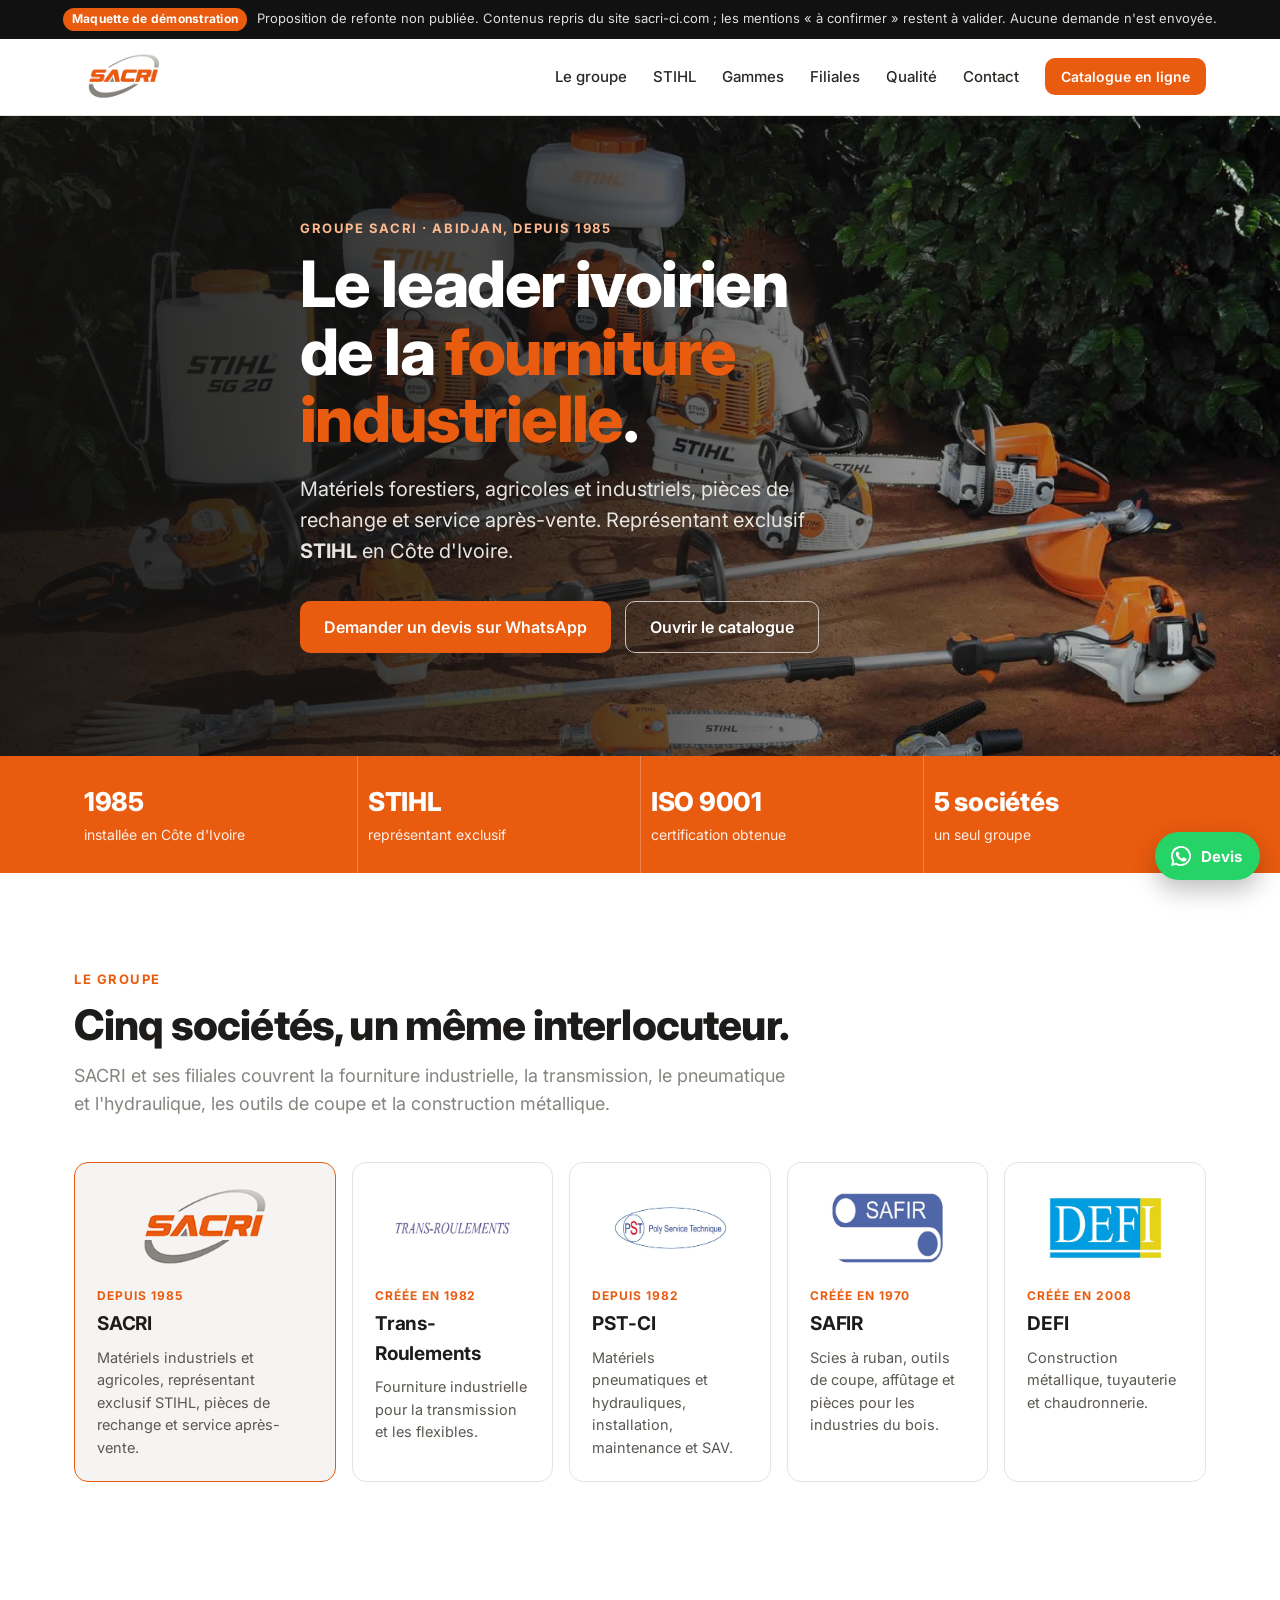
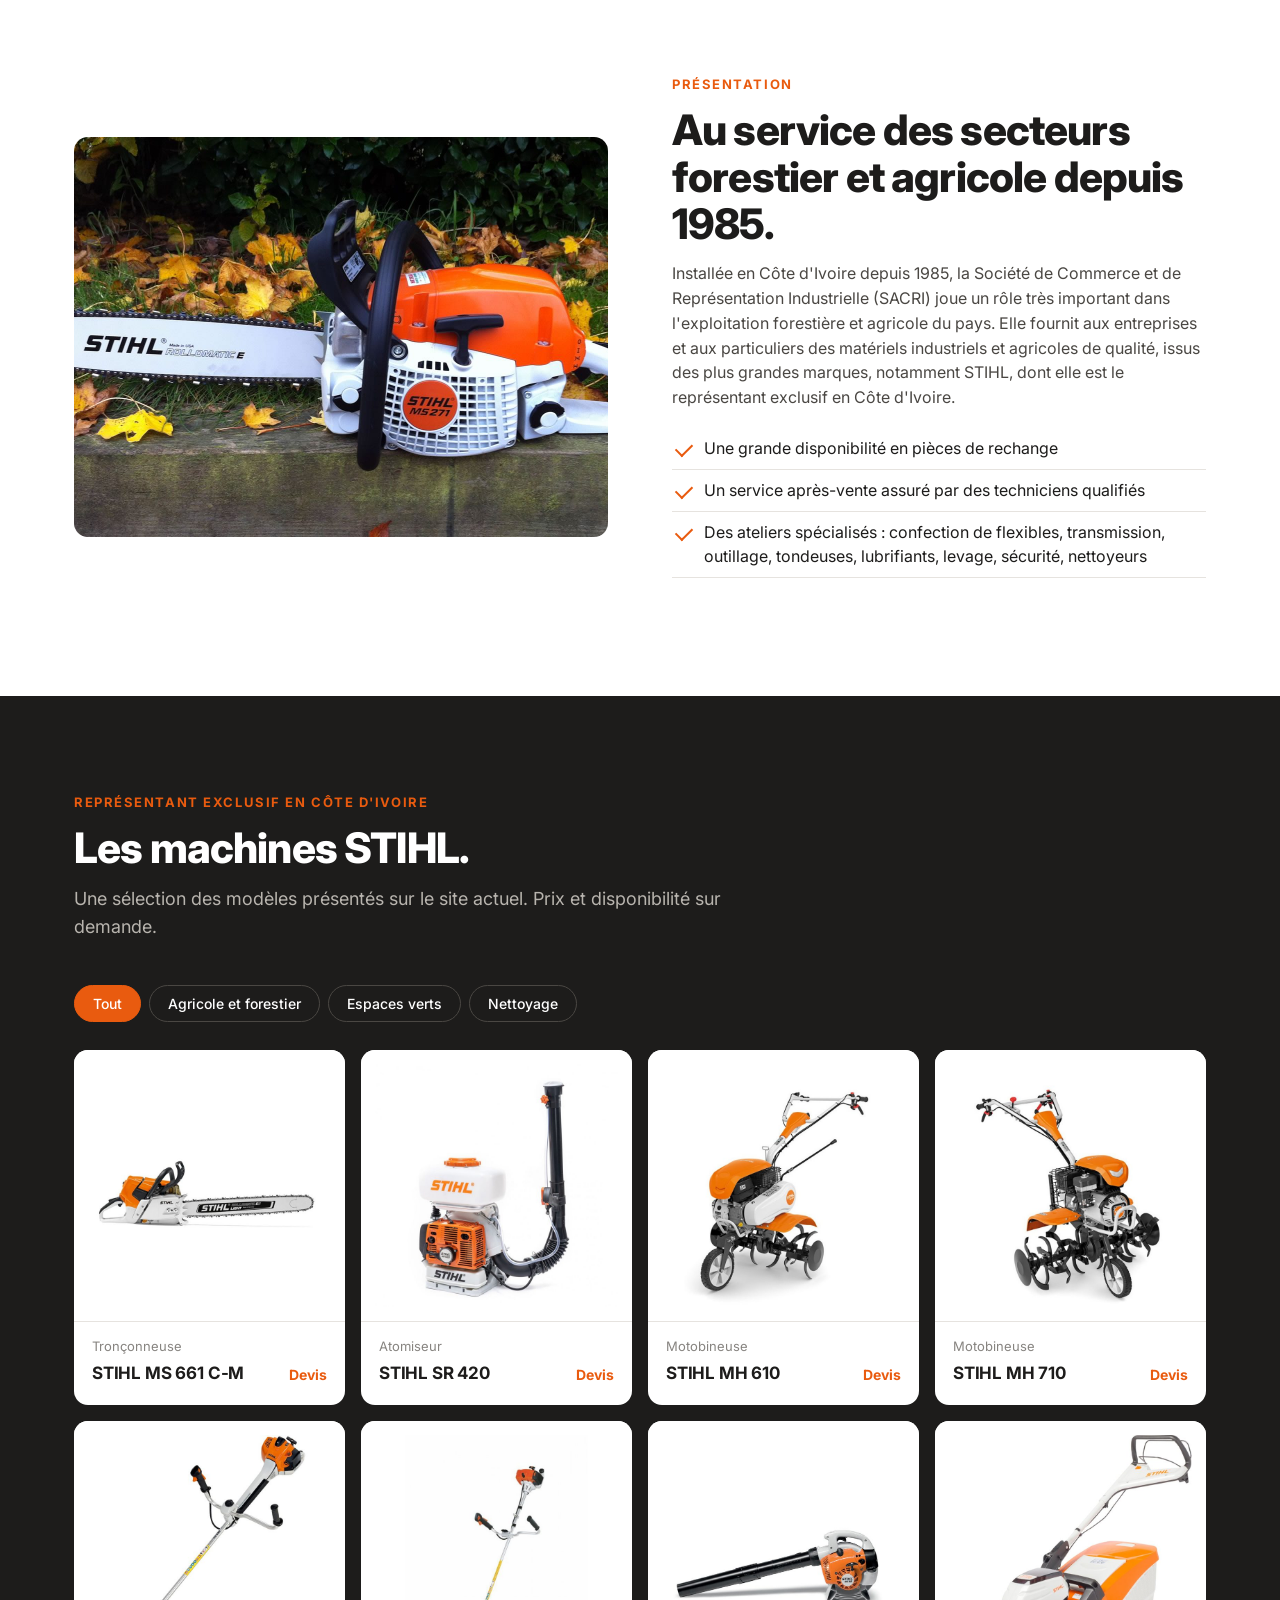
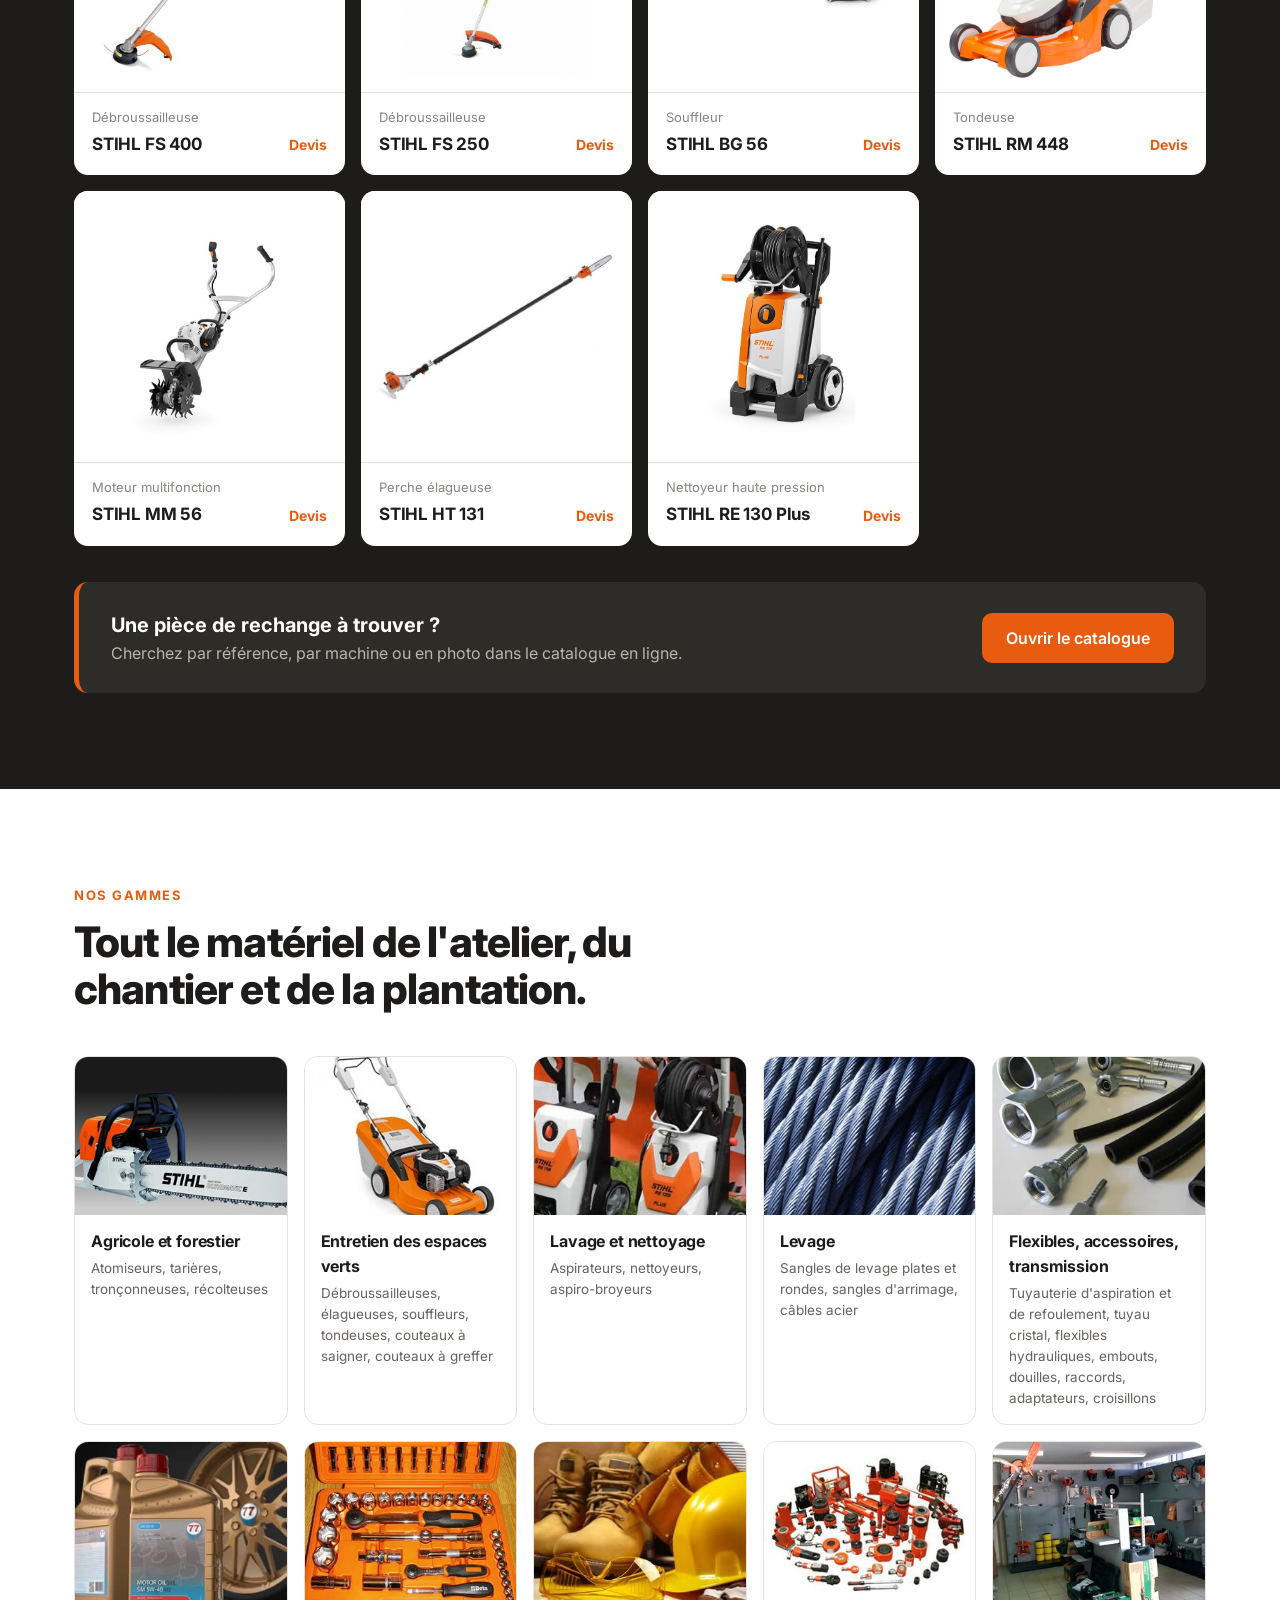
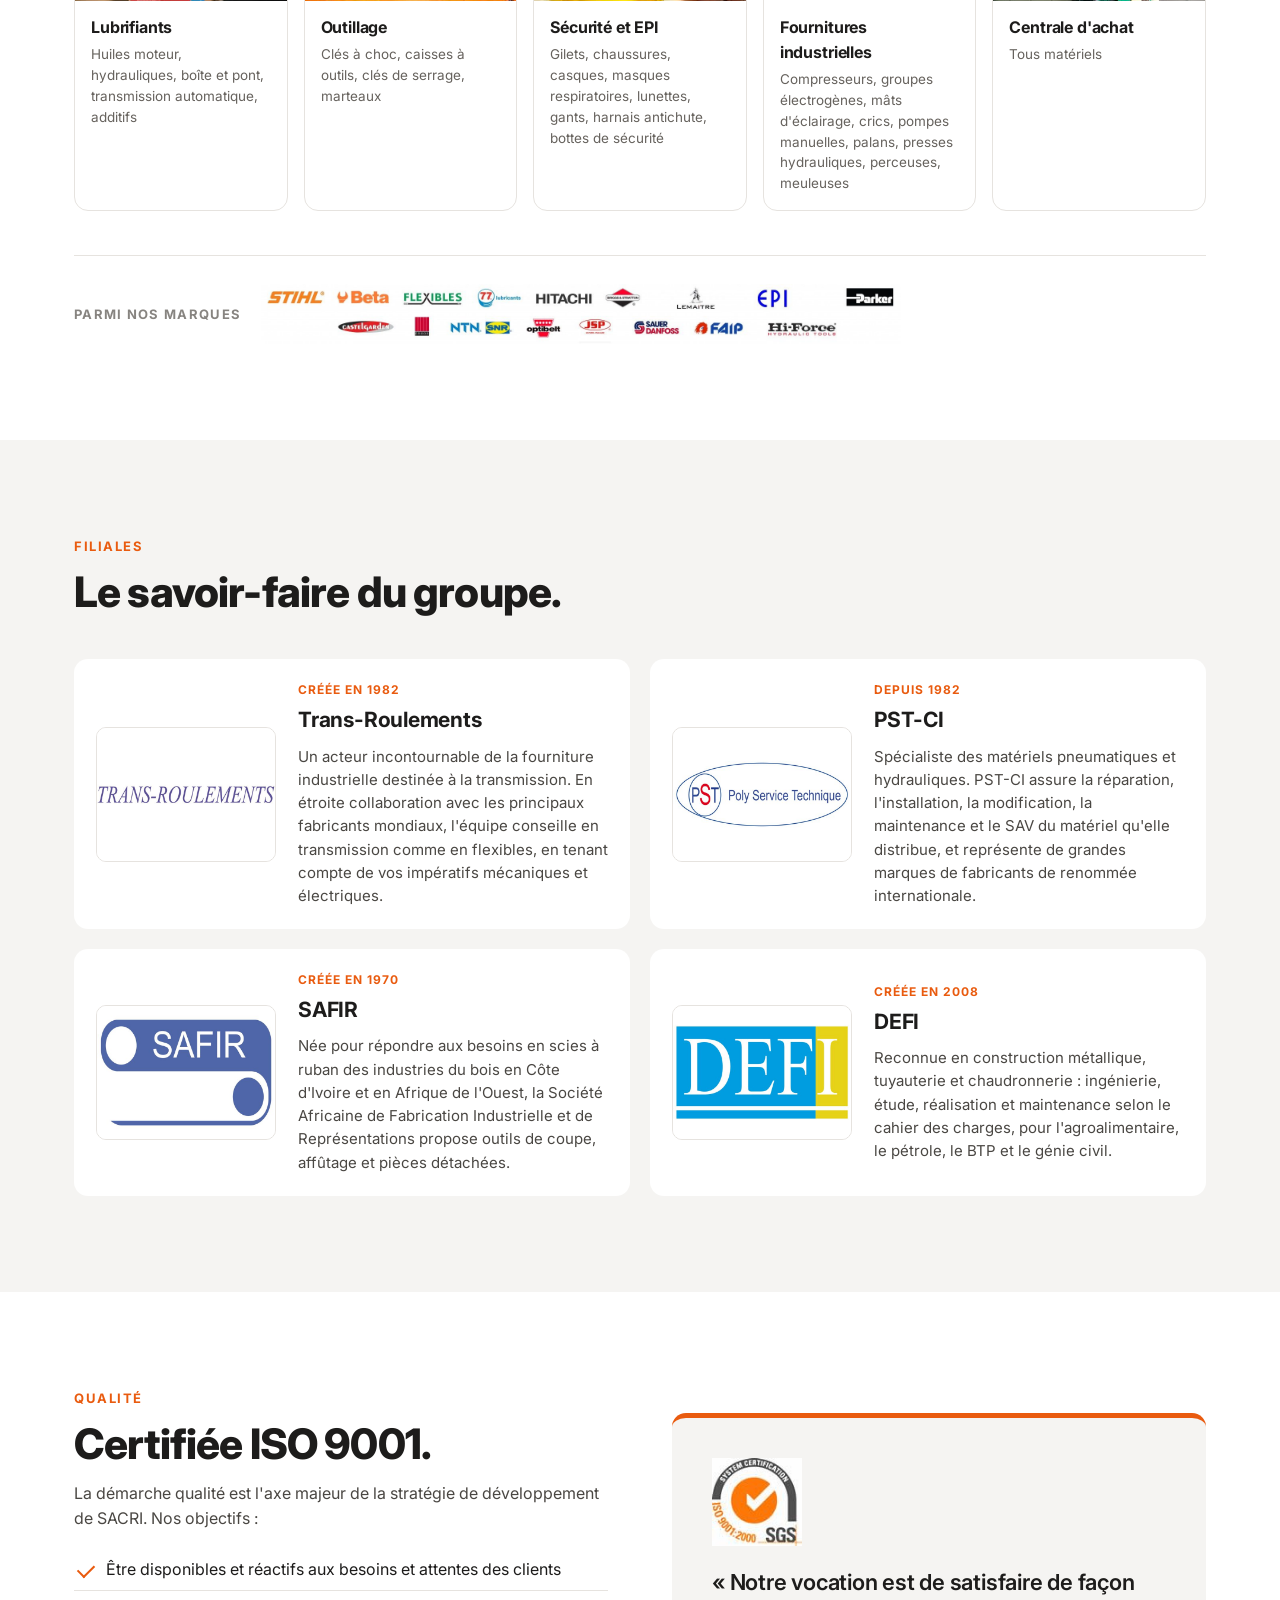
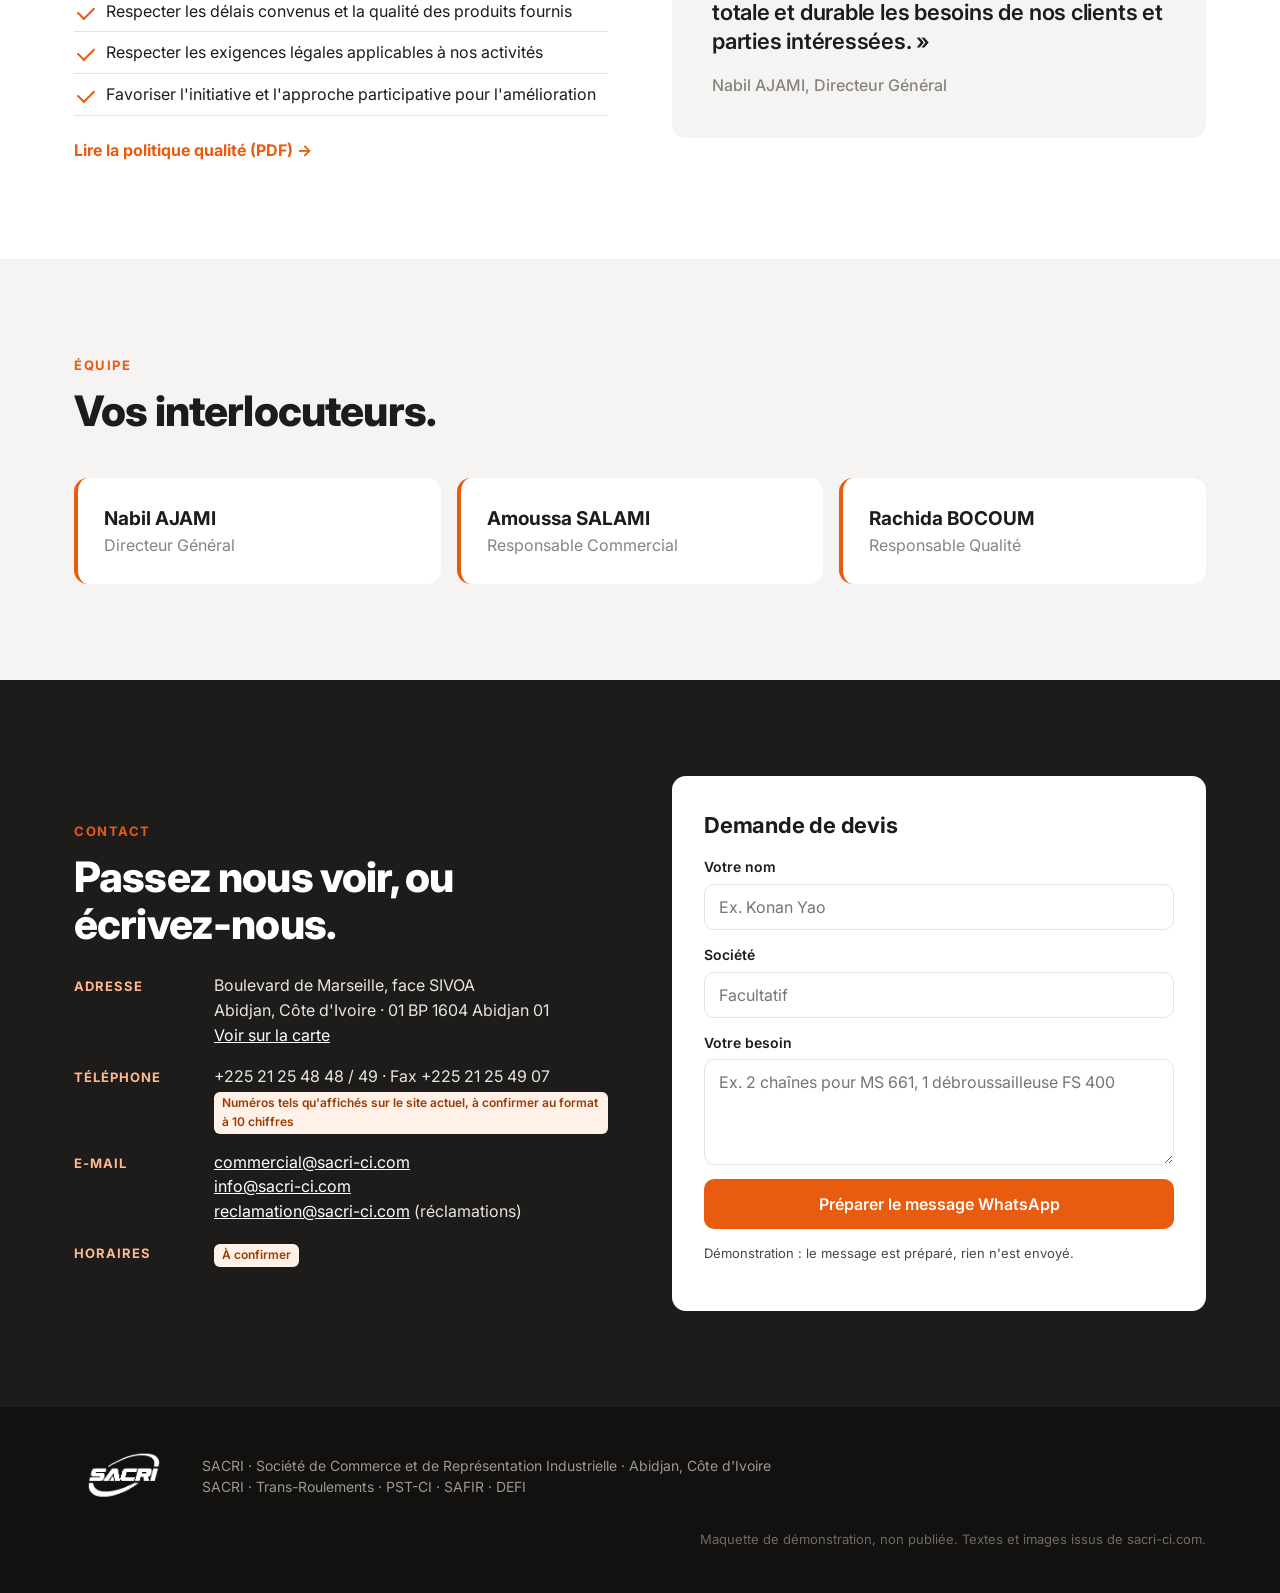
==== index.html @ 640df115 "Page" ====
<!doctype html>
<html lang="fr">
<head>
<meta charset="utf-8">
<meta name="viewport" content="width=device-width, initial-scale=1">
<meta name="robots" content="noindex, nofollow">
<title>SACRI · Le leader ivoirien de la fourniture industrielle (maquette de démonstration)</title>
<meta name="description" content="SACRI, représentant exclusif STIHL en Côte d'Ivoire depuis 1985 : matériels forestiers, agricoles et industriels, pièces de rechange et service après-vente.">
<link rel="icon" href="assets/img/logo-transp.png">
<link rel="preconnect" href="https://fonts.googleapis.com">
<link rel="preconnect" href="https://fonts.gstatic.com" crossorigin>
<link href="https://fonts.googleapis.com/css2?family=Inter:wght@400;500;600;700;800&display=swap" rel="stylesheet">
<link rel="stylesheet" href="style.css?v=1">
</head>
<body>
<div class="demo-bar"><b>Maquette de démonstration</b><span>Proposition de refonte non publiée. Contenus repris du site sacri-ci.com ; les mentions « à confirmer » restent à valider. Aucune demande n'est envoyée.</span></div>

<header class="top" id="top"><div class="wrap">
  <a href="#accueil" class="brand" aria-label="SACRI, accueil"><img src="assets/img/logo-transp.png" alt="SACRI" width="115" height="57"></a>
  <button class="burger" id="burger" aria-label="Menu" aria-expanded="false"><span></span><span></span><span></span></button>
  <nav id="nav">
    <a href="#groupe">Le groupe</a>
    <a href="#stihl">STIHL</a>
    <a href="#gammes">Gammes</a>
    <a href="#filiales">Filiales</a>
    <a href="#qualite">Qualité</a>
    <a href="#contact">Contact</a>
    <a class="btn btn-sm" href="https://leslita06.github.io/sacri-catalogue/" target="_blank" rel="noopener">Catalogue en ligne</a>
  </nav>
</div></header>

<section class="hero" id="accueil">
  <div class="hero-bg" style="background-image:url(assets/img/hero-stihl.jpg)"></div>
  <div class="wrap hero-in">
    <div class="eyebrow light">Groupe SACRI · Abidjan, depuis 1985</div>
    <h1>Le leader ivoirien<br>de la <em>fourniture industrielle</em>.</h1>
    <p class="lead">Matériels forestiers, agricoles et industriels, pièces de rechange et service après-vente. Représentant exclusif <b>STIHL</b> en Côte d'Ivoire.</p>
    <div class="ctas">
      <button class="btn" data-devis>Demander un devis sur WhatsApp</button>
      <a class="btn btn-ghost" href="https://leslita06.github.io/sacri-catalogue/" target="_blank" rel="noopener">Ouvrir le catalogue</a>
    </div>
  </div>
</section>

<div class="proof"><div class="wrap">
  <div><b>1985</b><span>installée en Côte d'Ivoire</span></div>
  <div><b>STIHL</b><span>représentant exclusif</span></div>
  <div><b>ISO 9001</b><span>certification obtenue</span></div>
  <div><b>5 sociétés</b><span>un seul groupe</span></div>
</div></div>

<section id="groupe">
<div class="wrap">
  <div class="head"><div class="eyebrow">Le groupe</div><h2>Cinq sociétés, un même interlocuteur.</h2>
  <p class="sub">SACRI et ses filiales couvrent la fourniture industrielle, la transmission, le pneumatique et l'hydraulique, les outils de coupe et la construction métallique.</p></div>
  <div class="socs">
    <a class="soc soc-main" href="#presentation">
      <div class="soc-logo"><img src="assets/img/logo-transp.png" alt="SACRI"></div>
      <div class="soc-y">Depuis 1985</div><h3>SACRI</h3>
      <p>Matériels industriels et agricoles, représentant exclusif STIHL, pièces de rechange et service après-vente.</p>
    </a>
    <a class="soc" href="#f-trans"><div class="soc-logo"><img src="assets/img/f-trans.jpg" alt="Trans-Roulements"></div><div class="soc-y">Créée en 1982</div><h3>Trans-Roulements</h3><p>Fourniture industrielle pour la transmission et les flexibles.</p></a>
    <a class="soc" href="#f-pst"><div class="soc-logo"><img src="assets/img/f-pst.jpg" alt="PST-CI"></div><div class="soc-y">Depuis 1982</div><h3>PST-CI</h3><p>Matériels pneumatiques et hydrauliques, installation, maintenance et SAV.</p></a>
    <a class="soc" href="#f-safir"><div class="soc-logo"><img src="assets/img/f-safir.jpg" alt="SAFIR"></div><div class="soc-y">Créée en 1970</div><h3>SAFIR</h3><p>Scies à ruban, outils de coupe, affûtage et pièces pour les industries du bois.</p></a>
    <a class="soc" href="#f-defi"><div class="soc-logo"><img src="assets/img/f-defi.jpg" alt="DEFI"></div><div class="soc-y">Créée en 2008</div><h3>DEFI</h3><p>Construction métallique, tuyauterie et chaudronnerie.</p></a>
  </div>
</div>
</section>

<section id="presentation" class="split-sec">
<div class="wrap split">
  <div class="split-img"><img src="assets/img/hero-ms.jpg" alt="Tronçonneuse STIHL"></div>
  <div>
    <div class="eyebrow">Présentation</div>
    <h2>Au service des secteurs forestier et agricole depuis 1985.</h2>
    <p>Installée en Côte d'Ivoire depuis 1985, la Société de Commerce et de Représentation Industrielle (SACRI) joue un rôle très important dans l'exploitation forestière et agricole du pays. Elle fournit aux entreprises et aux particuliers des matériels industriels et agricoles de qualité, issus des plus grandes marques, notamment STIHL, dont elle est le représentant exclusif en Côte d'Ivoire.</p>
    <ul class="ticks">
      <li>Une grande disponibilité en pièces de rechange</li>
      <li>Un service après-vente assuré par des techniciens qualifiés</li>
      <li>Des ateliers spécialisés : confection de flexibles, transmission, outillage, tondeuses, lubrifiants, levage, sécurité, nettoyeurs</li>
    </ul>
  </div>
</div>
</section>

<section id="stihl" class="dark">
<div class="wrap">
  <div class="head"><div class="eyebrow">Représentant exclusif en Côte d'Ivoire</div><h2>Les machines STIHL.</h2>
  <p class="sub">Une sélection des modèles présentés sur le site actuel. Prix et disponibilité sur demande.</p></div>
  <div class="tabs" role="tablist">
    <button class="tab on" data-f="all">Tout</button>
    <button class="tab" data-f="foret">Agricole et forestier</button>
    <button class="tab" data-f="ev">Espaces verts</button>
    <button class="tab" data-f="net">Nettoyage</button>
  </div>
  <div class="machines" id="machines">
    <article data-c="foret"><img src="assets/img/ms661.jpg" alt="" loading="lazy"><div><small>Tronçonneuse</small><h3>STIHL MS 661 C-M</h3><button class="lnk" data-devis="Tronçonneuse STIHL MS 661 C-M">Devis</button></div></article>
    <article data-c="foret"><img src="assets/img/sr420.jpg" alt="" loading="lazy"><div><small>Atomiseur</small><h3>STIHL SR 420</h3><button class="lnk" data-devis="Atomiseur STIHL SR 420">Devis</button></div></article>
    <article data-c="foret"><img src="assets/img/mh610.jpg" alt="" loading="lazy"><div><small>Motobineuse</small><h3>STIHL MH 610</h3><button class="lnk" data-devis="Motobineuse STIHL MH 610">Devis</button></div></article>
    <article data-c="foret"><img src="assets/img/mh710.jpg" alt="" loading="lazy"><div><small>Motobineuse</small><h3>STIHL MH 710</h3><button class="lnk" data-devis="Motobineuse STIHL MH 710">Devis</button></div></article>
    <article data-c="ev"><img src="assets/img/fs400.jpg" alt="" loading="lazy"><div><small>Débroussailleuse</small><h3>STIHL FS 400</h3><button class="lnk" data-devis="Débroussailleuse STIHL FS 400">Devis</button></div></article>
    <article data-c="ev"><img src="assets/img/fs250.jpg" alt="" loading="lazy"><div><small>Débroussailleuse</small><h3>STIHL FS 250</h3><button class="lnk" data-devis="Débroussailleuse STIHL FS 250">Devis</button></div></article>
    <article data-c="ev"><img src="assets/img/bg56.jpg" alt="" loading="lazy"><div><small>Souffleur</small><h3>STIHL BG 56</h3><button class="lnk" data-devis="Souffleur STIHL BG 56">Devis</button></div></article>
    <article data-c="ev"><img src="assets/img/rm448.jpg" alt="" loading="lazy"><div><small>Tondeuse</small><h3>STIHL RM 448</h3><button class="lnk" data-devis="Tondeuse STIHL RM 448">Devis</button></div></article>
    <article data-c="ev"><img src="assets/img/mm56.jpg" alt="" loading="lazy"><div><small>Moteur multifonction</small><h3>STIHL MM 56</h3><button class="lnk" data-devis="Moteur multifonction STIHL MM 56">Devis</button></div></article>
    <article data-c="ev"><img src="assets/img/ht131.jpg" alt="" loading="lazy"><div><small>Perche élagueuse</small><h3>STIHL HT 131</h3><button class="lnk" data-devis="Perche élagueuse STIHL HT 131">Devis</button></div></article>
    <article data-c="net"><img src="assets/img/re130.jpg" alt="" loading="lazy"><div><small>Nettoyeur haute pression</small><h3>STIHL RE 130 Plus</h3><button class="lnk" data-devis="Nettoyeur STIHL RE 130 Plus">Devis</button></div></article>
  </div>
  <div class="catalogue-cta">
    <div><b>Une pièce de rechange à trouver ?</b><span>Cherchez par référence, par machine ou en photo dans le catalogue en ligne.</span></div>
    <a class="btn" href="https://leslita06.github.io/sacri-catalogue/" target="_blank" rel="noopener">Ouvrir le catalogue</a>
  </div>
</div>
</section>

<section id="gammes">
<div class="wrap">
  <div class="head"><div class="eyebrow">Nos gammes</div><h2>Tout le matériel de l'atelier, du chantier et de la plantation.</h2></div>
  <div class="gammes">
    <div class="g"><img src="assets/img/g-agri.jpg" alt="" loading="lazy"><h3>Agricole et forestier</h3><p>Atomiseurs, tarières, tronçonneuses, récolteuses</p></div>
    <div class="g"><img src="assets/img/g-ev.jpg" alt="" loading="lazy"><h3>Entretien des espaces verts</h3><p>Débroussailleuses, élagueuses, souffleurs, tondeuses, couteaux à saigner, couteaux à greffer</p></div>
    <div class="g"><img src="assets/img/g-lavage.jpg" alt="" loading="lazy"><h3>Lavage et nettoyage</h3><p>Aspirateurs, nettoyeurs, aspiro-broyeurs</p></div>
    <div class="g"><img src="assets/img/g-levage.jpg" alt="" loading="lazy"><h3>Levage</h3><p>Sangles de levage plates et rondes, sangles d'arrimage, câbles acier</p></div>
    <div class="g"><img src="assets/img/g-flex.jpg" alt="" loading="lazy"><h3>Flexibles, accessoires, transmission</h3><p>Tuyauterie d'aspiration et de refoulement, tuyau cristal, flexibles hydrauliques, embouts, douilles, raccords, adaptateurs, croisillons</p></div>
    <div class="g"><img src="assets/img/g-lub.jpg" alt="" loading="lazy"><h3>Lubrifiants</h3><p>Huiles moteur, hydrauliques, boîte et pont, transmission automatique, additifs</p></div>
    <div class="g"><img src="assets/img/g-outillage.jpg" alt="" loading="lazy"><h3>Outillage</h3><p>Clés à choc, caisses à outils, clés de serrage, marteaux</p></div>
    <div class="g"><img src="assets/img/g-epi.jpg" alt="" loading="lazy"><h3>Sécurité et EPI</h3><p>Gilets, chaussures, casques, masques respiratoires, lunettes, gants, harnais antichute, bottes de sécurité</p></div>
    <div class="g"><img src="assets/img/g-fourn.jpg" alt="" loading="lazy"><h3>Fournitures industrielles</h3><p>Compresseurs, groupes électrogènes, mâts d'éclairage, crics, pompes manuelles, palans, presses hydrauliques, perceuses, meuleuses</p></div>
    <div class="g"><img src="assets/img/g-centrale.jpg" alt="" loading="lazy"><h3>Centrale d'achat</h3><p>Tous matériels</p></div>
  </div>
  <div class="marques"><span>Parmi nos marques</span><img src="assets/img/marques.jpg" alt="Marques distribuées par SACRI" loading="lazy"></div>
</div>
</section>

<section id="filiales" class="soft">
<div class="wrap">
  <div class="head"><div class="eyebrow">Filiales</div><h2>Le savoir-faire du groupe.</h2></div>
  <div class="fils">
    <article id="f-trans"><img src="assets/img/f-trans.jpg" alt="Trans-Roulements" loading="lazy"><div><div class="soc-y">Créée en 1982</div><h3>Trans-Roulements</h3><p>Un acteur incontournable de la fourniture industrielle destinée à la transmission. En étroite collaboration avec les principaux fabricants mondiaux, l'équipe conseille en transmission comme en flexibles, en tenant compte de vos impératifs mécaniques et électriques.</p></div></article>
    <article id="f-pst"><img src="assets/img/f-pst.jpg" alt="PST-CI" loading="lazy"><div><div class="soc-y">Depuis 1982</div><h3>PST-CI</h3><p>Spécialiste des matériels pneumatiques et hydrauliques. PST-CI assure la réparation, l'installation, la modification, la maintenance et le SAV du matériel qu'elle distribue, et représente de grandes marques de fabricants de renommée internationale.</p></div></article>
    <article id="f-safir"><img src="assets/img/f-safir.jpg" alt="SAFIR" loading="lazy"><div><div class="soc-y">Créée en 1970</div><h3>SAFIR</h3><p>Née pour répondre aux besoins en scies à ruban des industries du bois en Côte d'Ivoire et en Afrique de l'Ouest, la Société Africaine de Fabrication Industrielle et de Représentations propose outils de coupe, affûtage et pièces détachées.</p></div></article>
    <article id="f-defi"><img src="assets/img/f-defi.jpg" alt="DEFI" loading="lazy"><div><div class="soc-y">Créée en 2008</div><h3>DEFI</h3><p>Reconnue en construction métallique, tuyauterie et chaudronnerie : ingénierie, étude, réalisation et maintenance selon le cahier des charges, pour l'agroalimentaire, le pétrole, le BTP et le génie civil.</p></div></article>
  </div>
</div>
</section>

<section id="qualite">
<div class="wrap split">
  <div>
    <div class="eyebrow">Qualité</div>
    <h2>Certifiée ISO 9001.</h2>
    <p>La démarche qualité est l'axe majeur de la stratégie de développement de SACRI. Nos objectifs :</p>
    <ul class="ticks">
      <li>Être disponibles et réactifs aux besoins et attentes des clients</li>
      <li>Respecter les délais convenus et la qualité des produits fournis</li>
      <li>Respecter les exigences légales applicables à nos activités</li>
      <li>Favoriser l'initiative et l'approche participative pour l'amélioration</li>
    </ul>
    <a class="lnk-arrow" href="assets/politique-qualite-v4.pdf" target="_blank" rel="noopener">Lire la politique qualité (PDF)</a>
  </div>
  <div class="q-card">
    <img src="assets/img/certif.jpg" alt="Certification ISO 9001">
    <blockquote>« Notre vocation est de satisfaire de façon totale et durable les besoins de nos clients et parties intéressées. »</blockquote>
    <cite>Nabil AJAMI, Directeur Général</cite>
  </div>
</div>
</section>

<section id="equipe" class="soft">
<div class="wrap">
  <div class="head"><div class="eyebrow">Équipe</div><h2>Vos interlocuteurs.</h2></div>
  <div class="team">
    <div><b>Nabil AJAMI</b><span>Directeur Général</span></div>
    <div><b>Amoussa SALAMI</b><span>Responsable Commercial</span></div>
    <div><b>Rachida BOCOUM</b><span>Responsable Qualité</span></div>
  </div>
</div>
</section>

<section id="contact" class="dark">
<div class="wrap split">
  <div>
    <div class="eyebrow">Contact</div>
    <h2>Passez nous voir, ou écrivez-nous.</h2>
    <dl class="coords">
      <dt>Adresse</dt><dd>Boulevard de Marseille, face SIVOA<br>Abidjan, Côte d'Ivoire · 01 BP 1604 Abidjan 01<br><a href="https://www.google.com/maps/search/?api=1&query=SACRI+Boulevard+de+Marseille+Abidjan" target="_blank" rel="noopener">Voir sur la carte</a></dd>
      <dt>Téléphone</dt><dd>+225 21 25 48 48 / 49 · Fax +225 21 25 49 07<br><small class="tbc">Numéros tels qu'affichés sur le site actuel, à confirmer au format à 10 chiffres</small></dd>
      <dt>E-mail</dt><dd><a href="mailto:commercial@sacri-ci.com">commercial@sacri-ci.com</a><br><a href="mailto:info@sacri-ci.com">info@sacri-ci.com</a><br><a href="mailto:reclamation@sacri-ci.com">reclamation@sacri-ci.com</a> (réclamations)</dd>
      <dt>Horaires</dt><dd><span class="tbc">À confirmer</span></dd>
    </dl>
  </div>
  <form class="devis-form" id="devis-form">
    <h3>Demande de devis</h3>
    <label>Votre nom<input name="nom" required placeholder="Ex. Konan Yao"></label>
    <label>Société<input name="soc" placeholder="Facultatif"></label>
    <label>Votre besoin<textarea name="besoin" rows="4" required placeholder="Ex. 2 chaînes pour MS 661, 1 débroussailleuse FS 400"></textarea></label>
    <button class="btn" type="submit">Préparer le message WhatsApp</button>
    <p class="fine">Démonstration : le message est préparé, rien n'est envoyé.</p>
  </form>
</div>
</section>

<footer><div class="wrap">
  <img src="assets/img/logo-blanc.png" alt="SACRI" width="100">
  <p>SACRI · Société de Commerce et de Représentation Industrielle · Abidjan, Côte d'Ivoire<br>SACRI · Trans-Roulements · PST-CI · SAFIR · DEFI</p>
  <p class="fine">Maquette de démonstration, non publiée. Textes et images issus de sacri-ci.com.</p>
</div></footer>

<button class="wa-float" data-devis aria-label="Demander un devis sur WhatsApp"><svg viewBox="0 0 24 24"><path d="M12 2a10 10 0 0 0-8.6 15.1L2 22l5-1.3A10 10 0 1 0 12 2zm0 18.2a8.2 8.2 0 0 1-4.2-1.2l-.3-.2-3 .8.8-2.9-.2-.3A8.2 8.2 0 1 1 12 20.2zm4.5-6.1c-.2-.1-1.5-.7-1.7-.8s-.4-.1-.6.1-.6.8-.8 1-.3.2-.5.1a6.7 6.7 0 0 1-3.3-2.9c-.2-.4.2-.4.7-1.3.1-.2 0-.3 0-.4l-.8-1.8c-.2-.5-.4-.4-.6-.4h-.5a1 1 0 0 0-.7.3 3 3 0 0 0-.9 2.2 5.2 5.2 0 0 0 1.1 2.7 11.8 11.8 0 0 0 4.5 4c1.7.7 2.4.8 3.2.6a2.8 2.8 0 0 0 1.8-1.3 2.3 2.3 0 0 0 .2-1.3c-.1-.1-.3-.2-.5-.3z"/></svg><span>Devis</span></button>

<div class="modal" id="modal" hidden>
  <div class="modal-box" role="dialog" aria-modal="true" aria-labelledby="m-t">
    <button class="x" id="m-close" aria-label="Fermer">×</button>
    <h3 id="m-t">Votre demande de devis</h3>
    <p class="fine">Voici le message qui serait envoyé sur le WhatsApp de SACRI.</p>
    <div class="bubble" id="m-msg"></div>
    <button class="btn btn-wa" disabled>Envoyer sur WhatsApp</button>
    <p class="fine tbc">Démonstration : numéro WhatsApp de SACRI à confirmer, aucun envoi.</p>
  </div>
</div>

<script src="app.js?v=1"></script>
</body>
</html>
---- style.css ----
:root{--o:#E95B0F;--o2:#C94A08;--g:#878480;--ink:#1D1C1B;--ink2:#2B2926;--bg:#FFFFFF;--soft:#F5F4F2;--line:#E6E3DF;--r:14px}
*{box-sizing:border-box;margin:0;padding:0}
html{scroll-behavior:smooth;scroll-padding-top:110px}
body{font-family:Inter,system-ui,sans-serif;color:var(--ink);background:var(--bg);line-height:1.55;font-size:16px;-webkit-font-smoothing:antialiased}
img{max-width:100%;display:block}
a{color:inherit}
.wrap{max-width:1180px;margin:0 auto;padding:0 24px}
.demo-bar{background:#111;color:#ddd;font-size:13px;padding:8px 16px;text-align:center;display:flex;gap:10px;justify-content:center;flex-wrap:wrap;position:relative;z-index:60}
.demo-bar b{background:var(--o);color:#fff;padding:2px 9px;border-radius:99px;font-weight:700;font-size:12px;letter-spacing:.02em}
.top{position:sticky;top:0;z-index:50;background:rgba(255,255,255,.96);backdrop-filter:blur(8px);border-bottom:1px solid var(--line)}
.top .wrap{display:flex;align-items:center;justify-content:space-between;height:76px}
.brand img{height:50px;width:auto}
nav{display:flex;align-items:center;gap:26px}
nav a{text-decoration:none;font-weight:500;font-size:15px;color:var(--ink2)}
nav a:hover{color:var(--o)}
.burger{display:none;background:none;border:0;width:44px;height:44px;cursor:pointer;flex-direction:column;justify-content:center;gap:5px;align-items:center}
.burger span{display:block;width:24px;height:2px;background:var(--ink)}
.btn{display:inline-flex;align-items:center;justify-content:center;gap:8px;background:var(--o);color:#fff!important;border:0;border-radius:10px;padding:15px 24px;font:600 16px Inter,sans-serif;text-decoration:none;cursor:pointer;transition:background .2s}
.btn:hover{background:var(--o2)}
.btn-sm{padding:10px 16px;font-size:14px}
.btn-ghost{background:transparent;border:1.5px solid rgba(255,255,255,.7)}
.btn-ghost:hover{background:rgba(255,255,255,.12)}
.eyebrow{color:var(--o);font-weight:700;font-size:13px;letter-spacing:.12em;text-transform:uppercase;margin-bottom:12px}
.eyebrow.light{color:#FFB98F}
h1{font-size:clamp(36px,5.4vw,64px);line-height:1.05;letter-spacing:-.025em;font-weight:800}
h1 em{font-style:normal;color:var(--o)}
h2{font-size:clamp(28px,3.4vw,42px);line-height:1.12;letter-spacing:-.02em;font-weight:800;margin-bottom:14px}
h3{font-size:19px;font-weight:700;letter-spacing:-.01em}
section{padding:96px 0}
.soft{background:var(--soft)}
.dark{background:var(--ink);color:#fff}
.head{max-width:720px;margin-bottom:44px}
.sub{color:var(--g);font-size:18px}
.dark .sub{color:#B8B4AE}
/* hero */
.hero{position:relative;min-height:640px;display:flex;align-items:center;color:#fff;overflow:hidden;padding:0}
.hero-bg{position:absolute;inset:0;background-size:cover;background-position:center 60%}
.hero-bg::after{content:"";position:absolute;inset:0;background:linear-gradient(90deg,rgba(18,17,16,.92) 0%,rgba(18,17,16,.75) 45%,rgba(18,17,16,.15) 100%)}
.hero-in{position:relative;padding-top:80px;padding-bottom:80px}
.hero h1{max-width:680px}
.lead{font-size:20px;max-width:560px;margin:22px 0 34px;color:#E8E4DF}
.ctas{display:flex;gap:14px;flex-wrap:wrap}
.proof{background:var(--o);color:#fff}
.proof .wrap{display:grid;grid-template-columns:repeat(4,1fr)}
.proof div div{padding:26px 10px;border-left:1px solid rgba(255,255,255,.25)}
.proof div div:first-child{border-left:0}
.proof b{display:block;font-size:26px;font-weight:800;letter-spacing:-.01em}
.proof span{font-size:14px;opacity:.9}
/* groupe */
.socs{display:grid;grid-template-columns:1.3fr repeat(4,1fr);gap:16px}
.soc{border:1px solid var(--line);border-radius:var(--r);padding:22px;text-decoration:none;transition:transform .2s,box-shadow .2s,border-color .2s;background:#fff}
.soc:hover{transform:translateY(-4px);box-shadow:0 14px 30px rgba(0,0,0,.08);border-color:var(--o)}
.soc-logo{height:86px;display:flex;align-items:center;justify-content:center;margin-bottom:16px;border-radius:10px;overflow:hidden;background:#fff}
.soc-logo img{max-height:86px;object-fit:contain}
.soc-main{background:var(--soft);border-color:var(--o)}
.soc-main .soc-logo{background:transparent}
.soc-y{font-size:12px;font-weight:700;color:var(--o);text-transform:uppercase;letter-spacing:.08em;margin-bottom:4px}
.soc h3{margin-bottom:8px}
.soc p{font-size:14.5px;color:#5B5853}
/* split */
.split{display:grid;grid-template-columns:1fr 1fr;gap:64px;align-items:center}
.split-img img{border-radius:var(--r);aspect-ratio:4/3;object-fit:cover;width:100%}
.split p{color:#4A4743;margin-bottom:16px}
.ticks{list-style:none;margin:18px 0 22px}
.ticks li{padding:8px 0 8px 32px;position:relative;border-bottom:1px solid var(--line)}
.ticks li::before{content:"";position:absolute;left:4px;top:15px;width:14px;height:8px;border-left:2.5px solid var(--o);border-bottom:2.5px solid var(--o);transform:rotate(-45deg)}
/* stihl */
.tabs{display:flex;gap:8px;flex-wrap:wrap;margin-bottom:28px}
.tab{background:transparent;color:#fff;border:1px solid #4A4743;border-radius:99px;padding:9px 18px;font:500 14px Inter,sans-serif;cursor:pointer}
.tab.on,.tab:hover{background:var(--o);border-color:var(--o)}
.machines{display:grid;grid-template-columns:repeat(4,1fr);gap:16px}
.machines article{background:#fff;color:var(--ink);border-radius:var(--r);overflow:hidden;display:flex;flex-direction:column}
.machines img{aspect-ratio:1;object-fit:contain;background:#fff;padding:14px;width:100%}
.machines article>div{padding:14px 18px 18px;border-top:1px solid var(--line);display:grid;grid-template-columns:1fr auto;align-items:end;gap:4px 10px}
.machines small{grid-column:1/-1;color:var(--g);font-size:13px}
.machines h3{font-size:17px}
.lnk{background:none;border:0;color:var(--o);font:700 14px Inter,sans-serif;cursor:pointer;padding:4px 0}
.lnk:hover{text-decoration:underline}
.machines article.hide{display:none}
.catalogue-cta{margin-top:36px;background:#2E2C29;border-radius:var(--r);padding:28px 32px;display:flex;align-items:center;justify-content:space-between;gap:24px;border-left:5px solid var(--o)}
.catalogue-cta b{display:block;font-size:20px}
.catalogue-cta span{color:#B8B4AE}
/* gammes */
.gammes{display:grid;grid-template-columns:repeat(5,1fr);gap:16px}
.g{border:1px solid var(--line);border-radius:var(--r);overflow:hidden;background:#fff}
.g img{aspect-ratio:4/3;object-fit:cover;width:100%}
.g h3{font-size:16px;padding:14px 16px 4px}
.g p{font-size:13.5px;color:#66625D;padding:0 16px 16px}
.marques{margin-top:44px;display:flex;align-items:center;gap:20px;border-top:1px solid var(--line);padding-top:28px}
.marques span{font-weight:700;color:var(--g);font-size:13px;text-transform:uppercase;letter-spacing:.1em;white-space:nowrap}
.marques img{max-height:60px;width:auto;min-width:0;object-fit:contain}
/* filiales */
.fils{display:grid;grid-template-columns:1fr 1fr;gap:20px}
.fils article{background:#fff;border-radius:var(--r);display:grid;grid-template-columns:180px 1fr;gap:22px;padding:22px;align-items:center}
.fils img{border-radius:10px;aspect-ratio:4/3;object-fit:contain;background:#fff;border:1px solid var(--line)}
.fils h3{font-size:21px;margin-bottom:8px}
.fils p{font-size:15px;color:#4A4743}
/* qualite */
.q-card{background:var(--soft);border-radius:var(--r);padding:40px;border-top:5px solid var(--o)}
.q-card img{width:90px;margin-bottom:22px}
blockquote{font-size:22px;font-weight:600;line-height:1.35;letter-spacing:-.01em;margin-bottom:16px}
cite{font-style:normal;color:var(--g);font-weight:500}
.lnk-arrow{color:var(--o);font-weight:700;text-decoration:none}
.lnk-arrow::after{content:" →"}
/* team */
.team{display:grid;grid-template-columns:repeat(3,1fr);gap:16px}
.team div{background:#fff;border-radius:var(--r);padding:26px;border-left:4px solid var(--o)}
.team b{display:block;font-size:19px}
.team span{color:var(--g)}
/* contact */
.coords{display:grid;grid-template-columns:120px 1fr;gap:16px 20px;margin-top:26px}
.coords dt{color:#FFB98F;font-weight:700;font-size:13px;text-transform:uppercase;letter-spacing:.08em;padding-top:3px}
.coords dd{color:#E8E4DF}
.coords a{color:#fff}
.tbc{display:inline-block;background:#FFF1E8;color:#9A3A05;font-size:12px;font-weight:600;border-radius:6px;padding:2px 8px;margin-top:4px}
.devis-form{background:#fff;color:var(--ink);border-radius:var(--r);padding:32px;display:flex;flex-direction:column;gap:14px}
.devis-form h3{font-size:22px}
.devis-form label{font-weight:600;font-size:14px;display:flex;flex-direction:column;gap:6px}
input,textarea{font:400 16px Inter,sans-serif;border:1.5px solid var(--line);border-radius:10px;padding:12px 14px;resize:vertical}
input:focus,textarea:focus{outline:none;border-color:var(--o)}
.fine{font-size:13px;color:var(--g)}
footer{background:#121110;color:#9C978F;padding:44px 0;font-size:14px}
footer .wrap{display:flex;gap:28px;align-items:center;flex-wrap:wrap}
footer .fine{margin-left:auto;color:#6F6A63}
.wa-float{position:fixed;right:20px;bottom:20px;z-index:40;background:#25D366;color:#fff;border:0;border-radius:99px;padding:12px 18px 12px 14px;display:flex;align-items:center;gap:8px;font:700 15px Inter,sans-serif;box-shadow:0 10px 24px rgba(0,0,0,.25);cursor:pointer}
.wa-float svg{width:24px;height:24px;fill:#fff}
.modal{position:fixed;inset:0;background:rgba(0,0,0,.55);z-index:100;display:flex;align-items:center;justify-content:center;padding:20px}
.modal[hidden]{display:none}
.modal-box{background:#fff;border-radius:18px;padding:30px;max-width:440px;width:100%;position:relative}
.modal-box h3{font-size:22px;margin-bottom:4px}
.x{position:absolute;right:14px;top:10px;background:none;border:0;font-size:28px;cursor:pointer;color:var(--g)}
.bubble{background:#DCF8C6;border-radius:12px 12px 12px 2px;padding:14px 16px;margin:18px 0;white-space:pre-line;font-size:15px}
.btn-wa{background:#25D366;width:100%;opacity:.55;cursor:not-allowed}
.btn-wa:hover{background:#25D366}
@media (max-width:1080px){
 .socs{grid-template-columns:repeat(2,1fr)} .soc-main{grid-column:1/-1}
 .gammes{grid-template-columns:repeat(3,1fr)} .machines{grid-template-columns:repeat(3,1fr)}
 .fils{grid-template-columns:1fr}
}
@media (max-width:860px){
 .burger{display:flex}
 nav{display:none;position:absolute;top:76px;left:0;right:0;background:#fff;flex-direction:column;align-items:stretch;gap:0;padding:8px 24px 20px;border-bottom:1px solid var(--line);box-shadow:0 14px 24px rgba(0,0,0,.08)}
 nav.open{display:flex}
 nav a{padding:13px 0;border-bottom:1px solid var(--line)}
 nav .btn{margin-top:12px;border:0}
 section{padding:64px 0}
 .hero{min-height:560px}
 .hero-bg::after{background:linear-gradient(180deg,rgba(18,17,16,.55) 0%,rgba(18,17,16,.9) 70%)}
 .lead{font-size:17px}
 .ctas .btn{width:100%}
 .proof .wrap{grid-template-columns:repeat(2,1fr);padding:0}
 .proof div div{border-left:0;border-top:1px solid rgba(255,255,255,.25);padding:18px 24px}
 .proof div div:nth-child(-n+2){border-top:0}
 .proof div div:nth-child(even){border-left:1px solid rgba(255,255,255,.25)}
 .proof b{font-size:21px}
 .split{grid-template-columns:1fr;gap:32px}
 .machines{grid-template-columns:repeat(2,1fr);gap:12px}
 .machines article>div{padding:12px}
 .machines h3{font-size:15px}
 .gammes{grid-template-columns:repeat(2,1fr);gap:12px}
 .catalogue-cta{flex-direction:column;align-items:flex-start;padding:24px}
 .fils article{grid-template-columns:1fr}
 .fils img{max-height:170px;width:100%}
 .team{grid-template-columns:1fr}
 .coords{grid-template-columns:1fr;gap:4px}
 .coords dd{margin-bottom:12px}
 .marques{flex-direction:column;align-items:flex-start}
 .q-card{padding:28px}
 footer .fine{margin-left:0}
}
@media (max-width:480px){
 .wrap{padding:0 18px}
 .socs{grid-template-columns:1fr}
 .gammes .g h3{font-size:14.5px;padding:10px 12px 2px}
 .gammes .g p{font-size:12.5px;padding:0 12px 12px}
 .demo-bar span{font-size:12px}
}
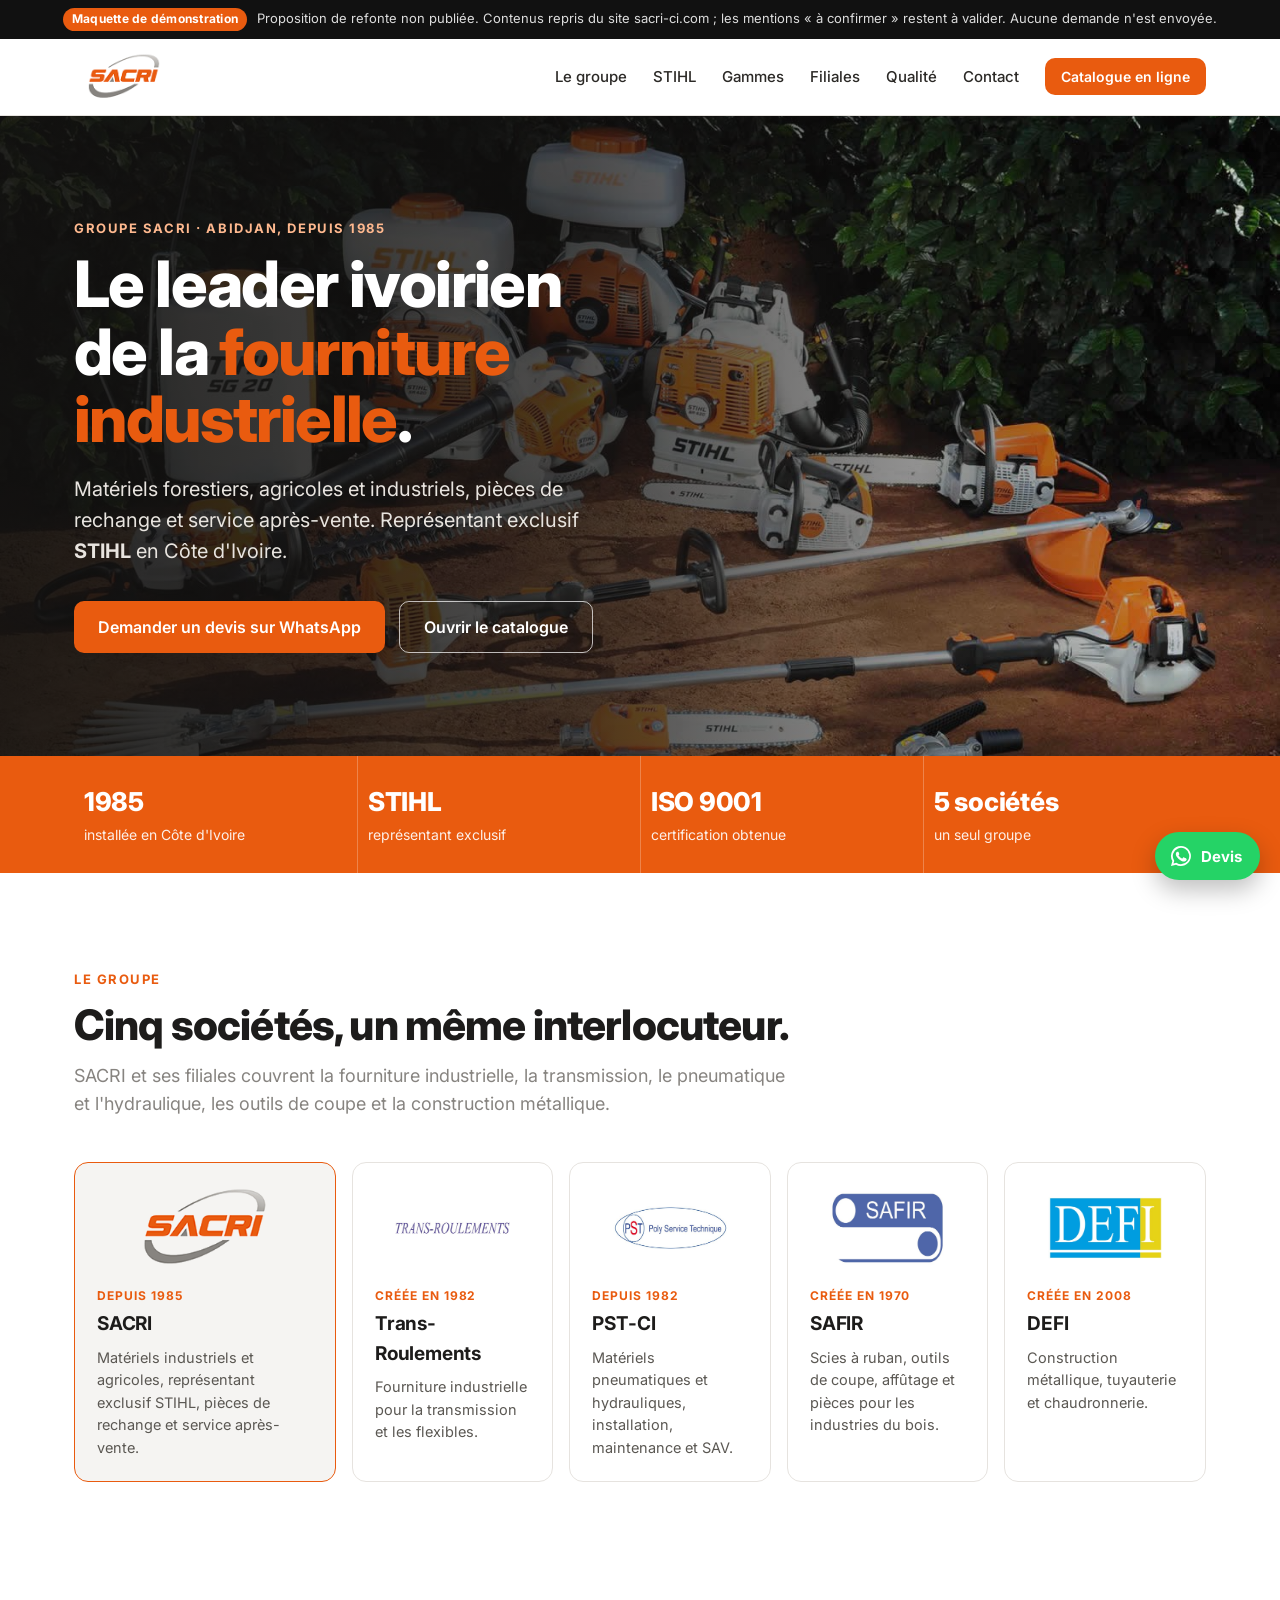
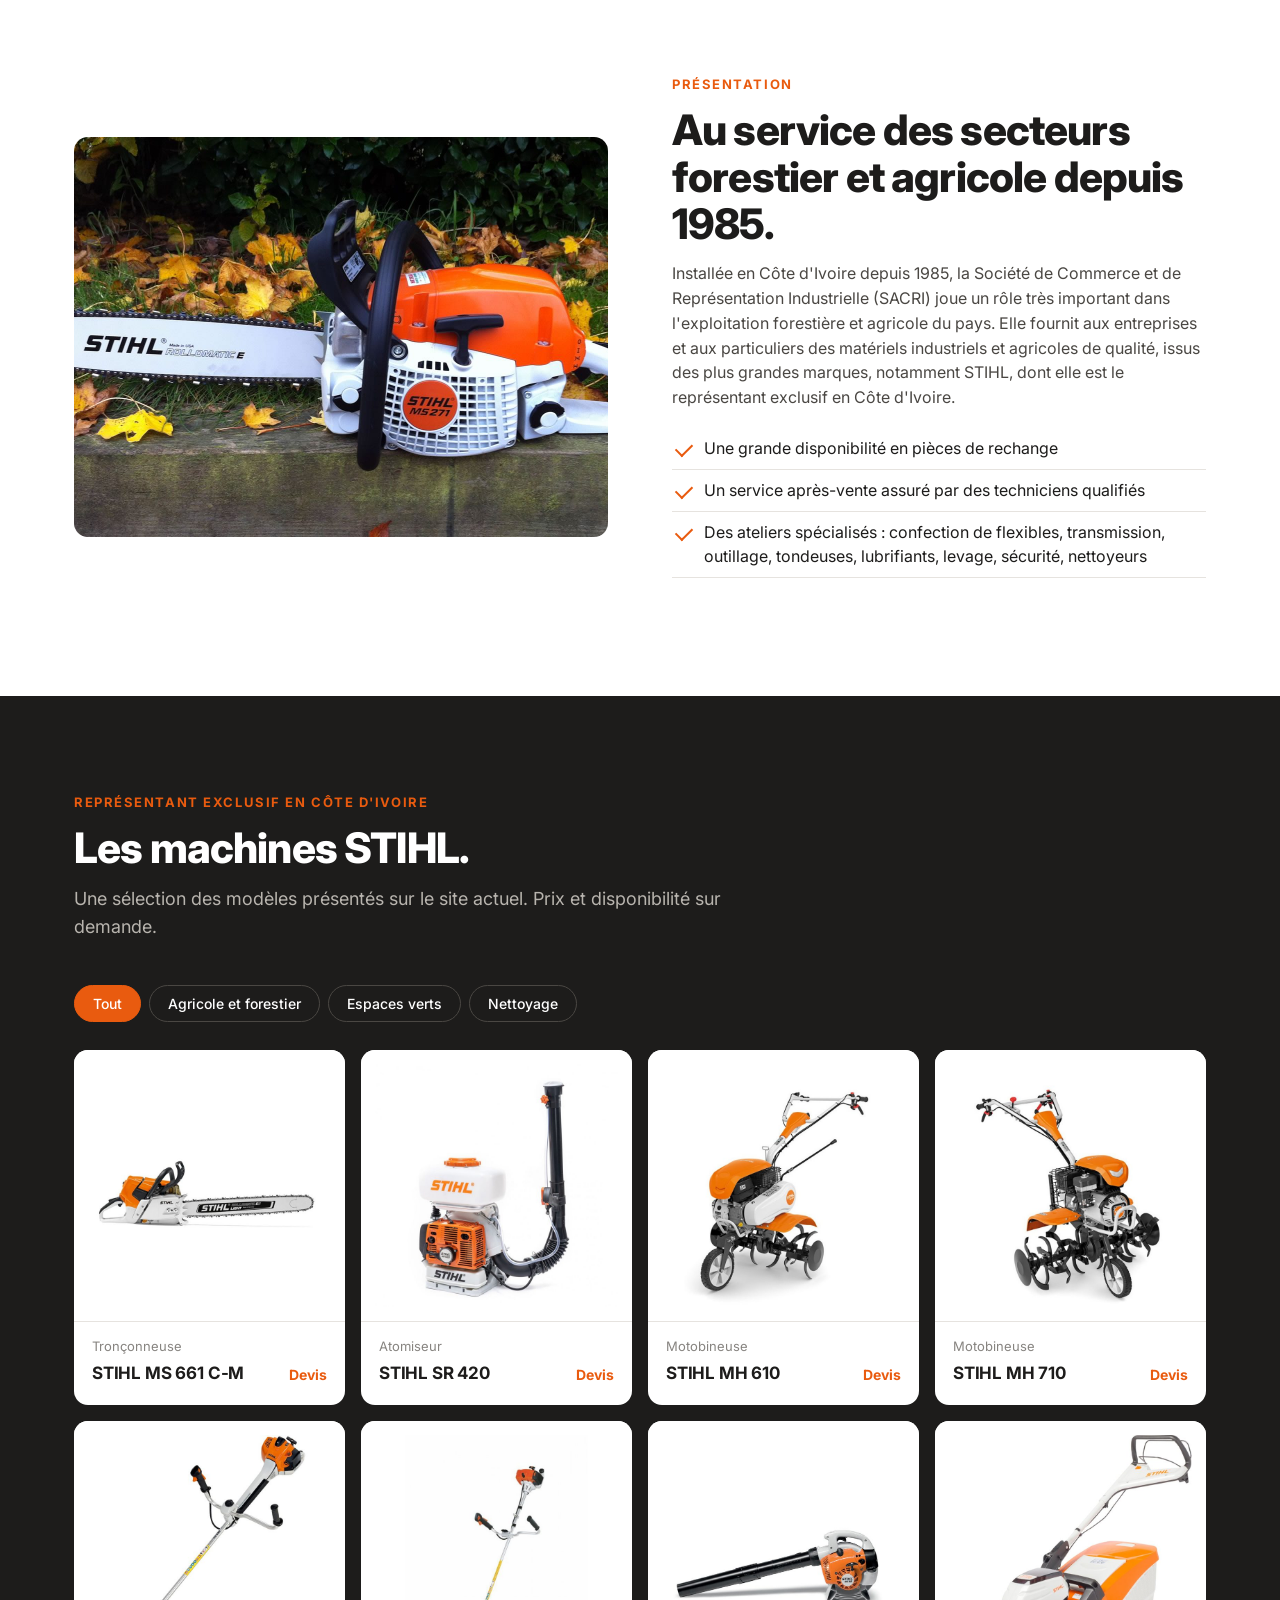
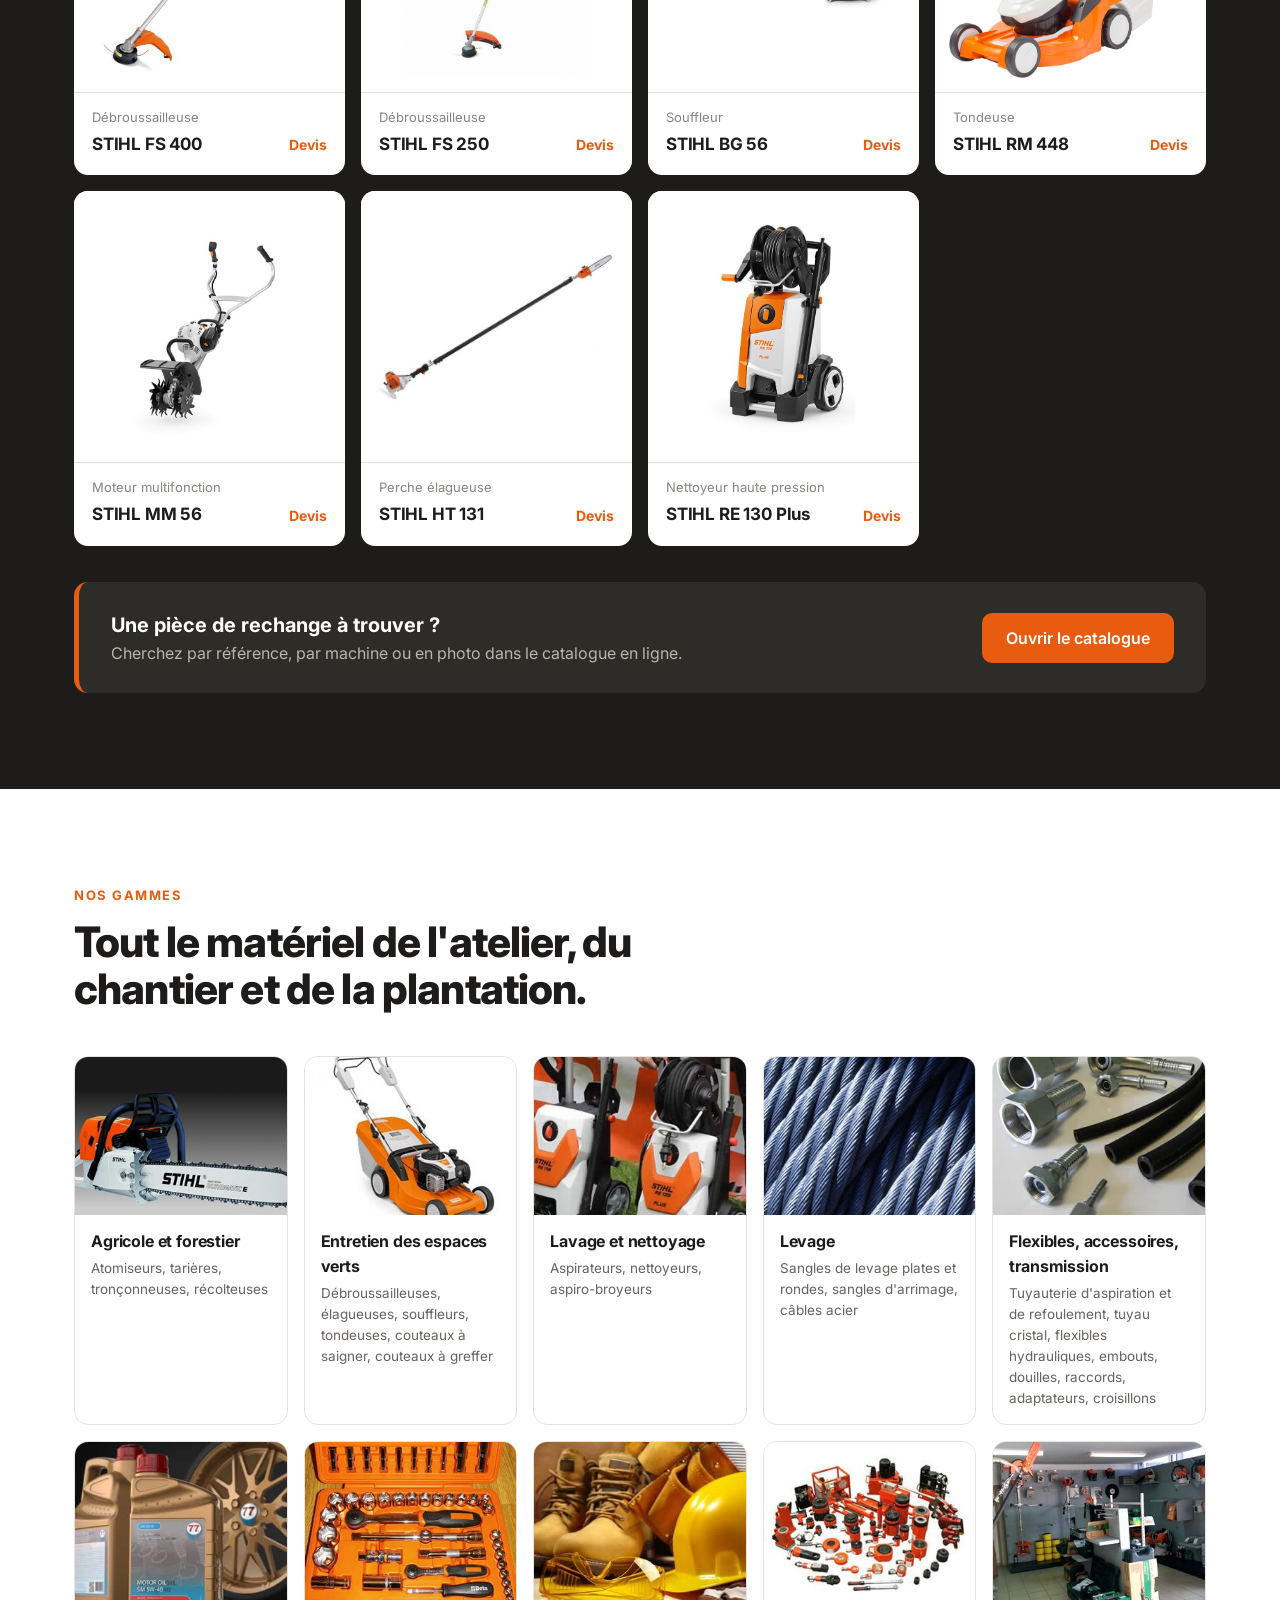
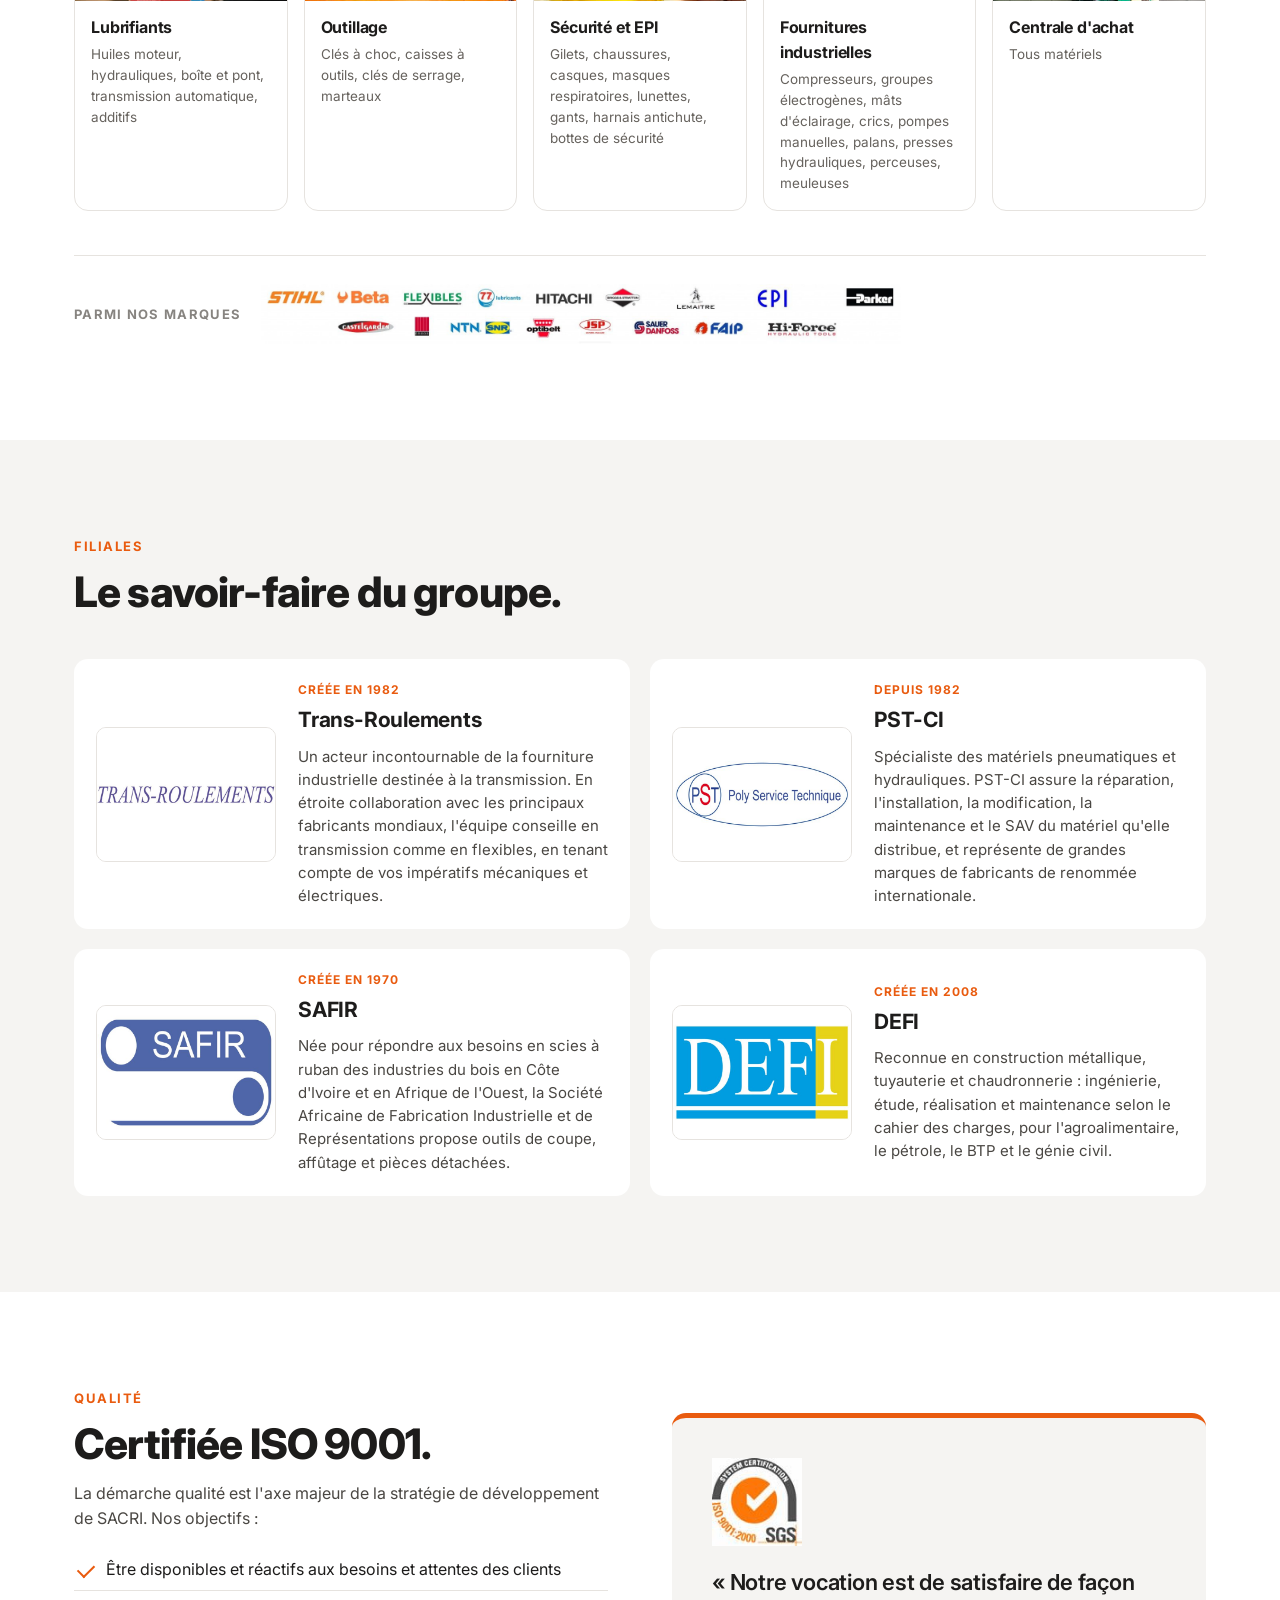
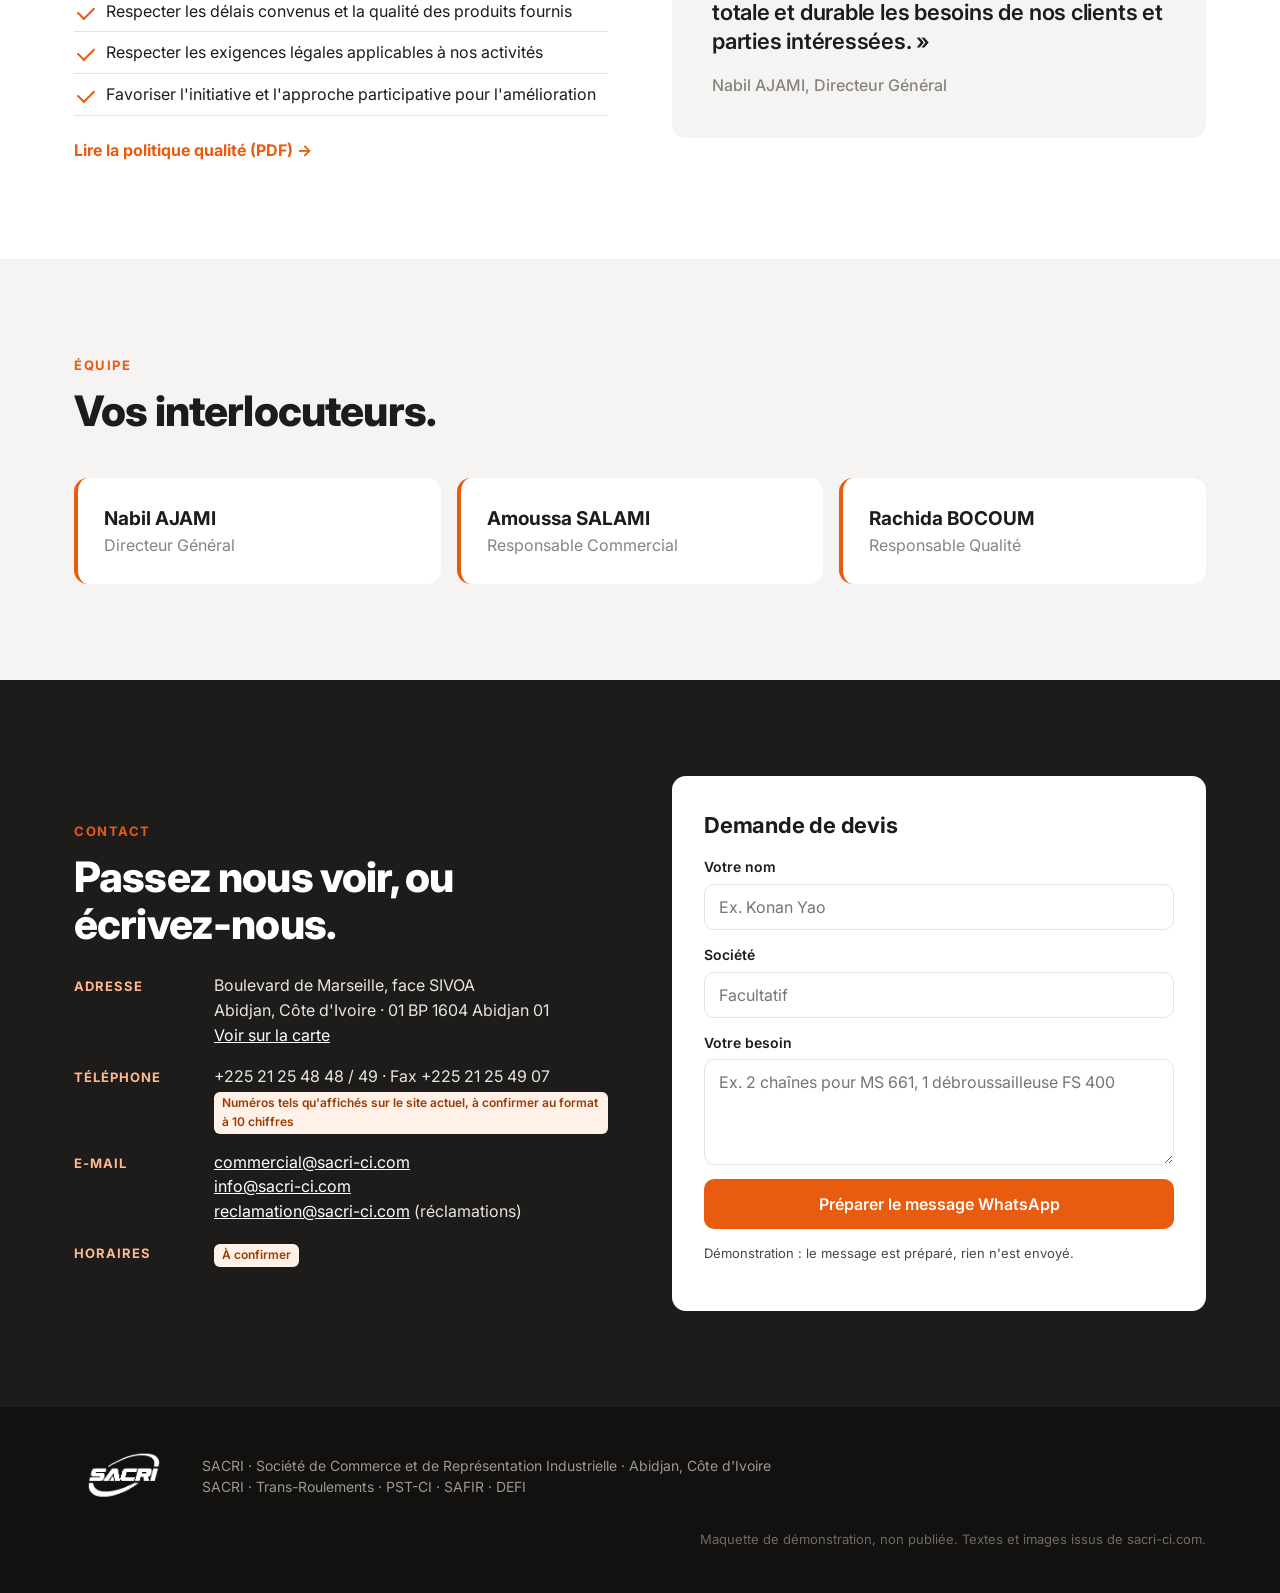
==== commit 2285671a: "Alignement accueil (v2)" ====
--- a/index.html
+++ b/index.html
@@ -10,7 +10,7 @@
 <link rel="preconnect" href="https://fonts.googleapis.com">
 <link rel="preconnect" href="https://fonts.gstatic.com" crossorigin>
 <link href="https://fonts.googleapis.com/css2?family=Inter:wght@400;500;600;700;800&display=swap" rel="stylesheet">
-<link rel="stylesheet" href="style.css?v=1">
+<link rel="stylesheet" href="style.css?v=2">
 </head>
 <body>
 <div class="demo-bar"><b>Maquette de démonstration</b><span>Proposition de refonte non publiée. Contenus repris du site sacri-ci.com ; les mentions « à confirmer » restent à valider. Aucune demande n'est envoyée.</span></div>
@@ -219,6 +219,6 @@
   </div>
 </div>
 
-<script src="app.js?v=1"></script>
+<script src="app.js?v=2"></script>
 </body>
 </html>
--- a/style.css
+++ b/style.css
@@ -36,7 +36,7 @@
 .hero{position:relative;min-height:640px;display:flex;align-items:center;color:#fff;overflow:hidden;padding:0}
 .hero-bg{position:absolute;inset:0;background-size:cover;background-position:center 60%}
 .hero-bg::after{content:"";position:absolute;inset:0;background:linear-gradient(90deg,rgba(18,17,16,.92) 0%,rgba(18,17,16,.75) 45%,rgba(18,17,16,.15) 100%)}
-.hero-in{position:relative;padding-top:80px;padding-bottom:80px}
+.hero-in{position:relative;padding-top:80px;padding-bottom:80px;width:100%}
 .hero h1{max-width:680px}
 .lead{font-size:20px;max-width:560px;margin:22px 0 34px;color:#E8E4DF}
 .ctas{display:flex;gap:14px;flex-wrap:wrap}
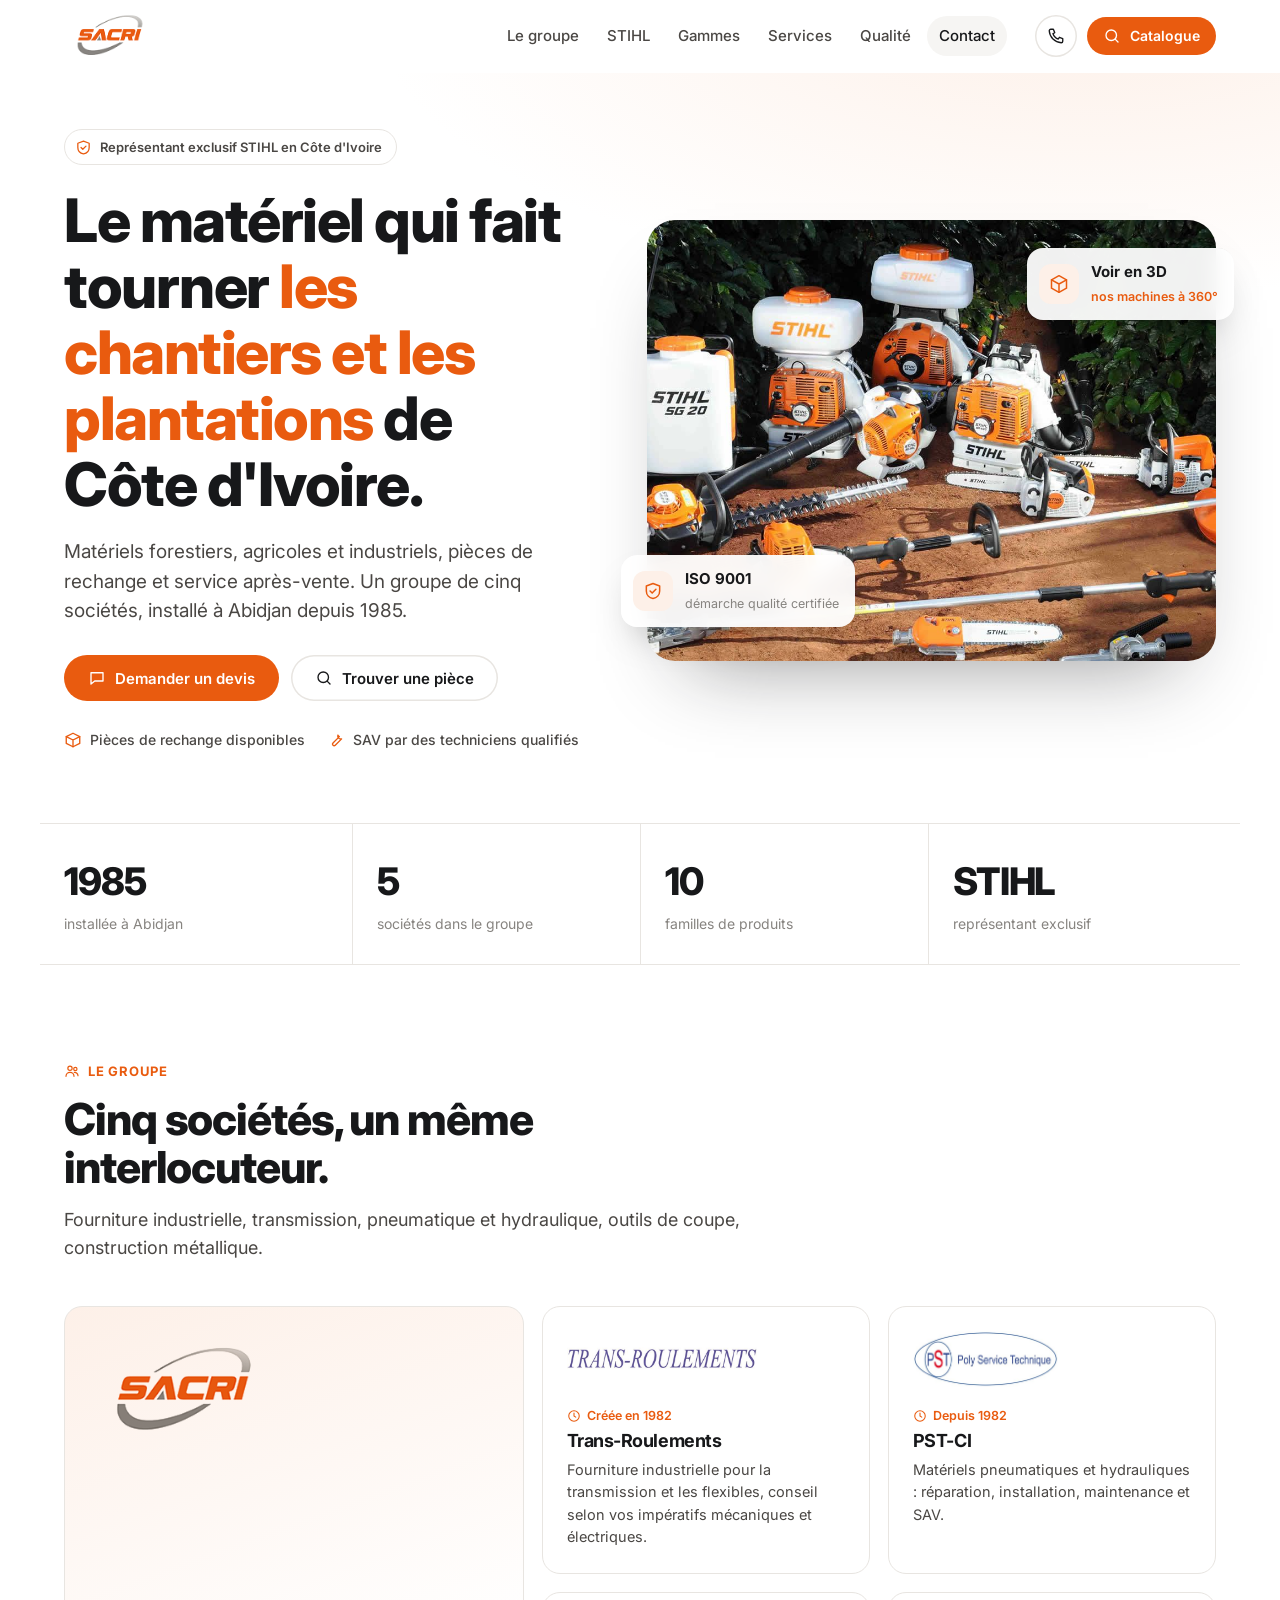
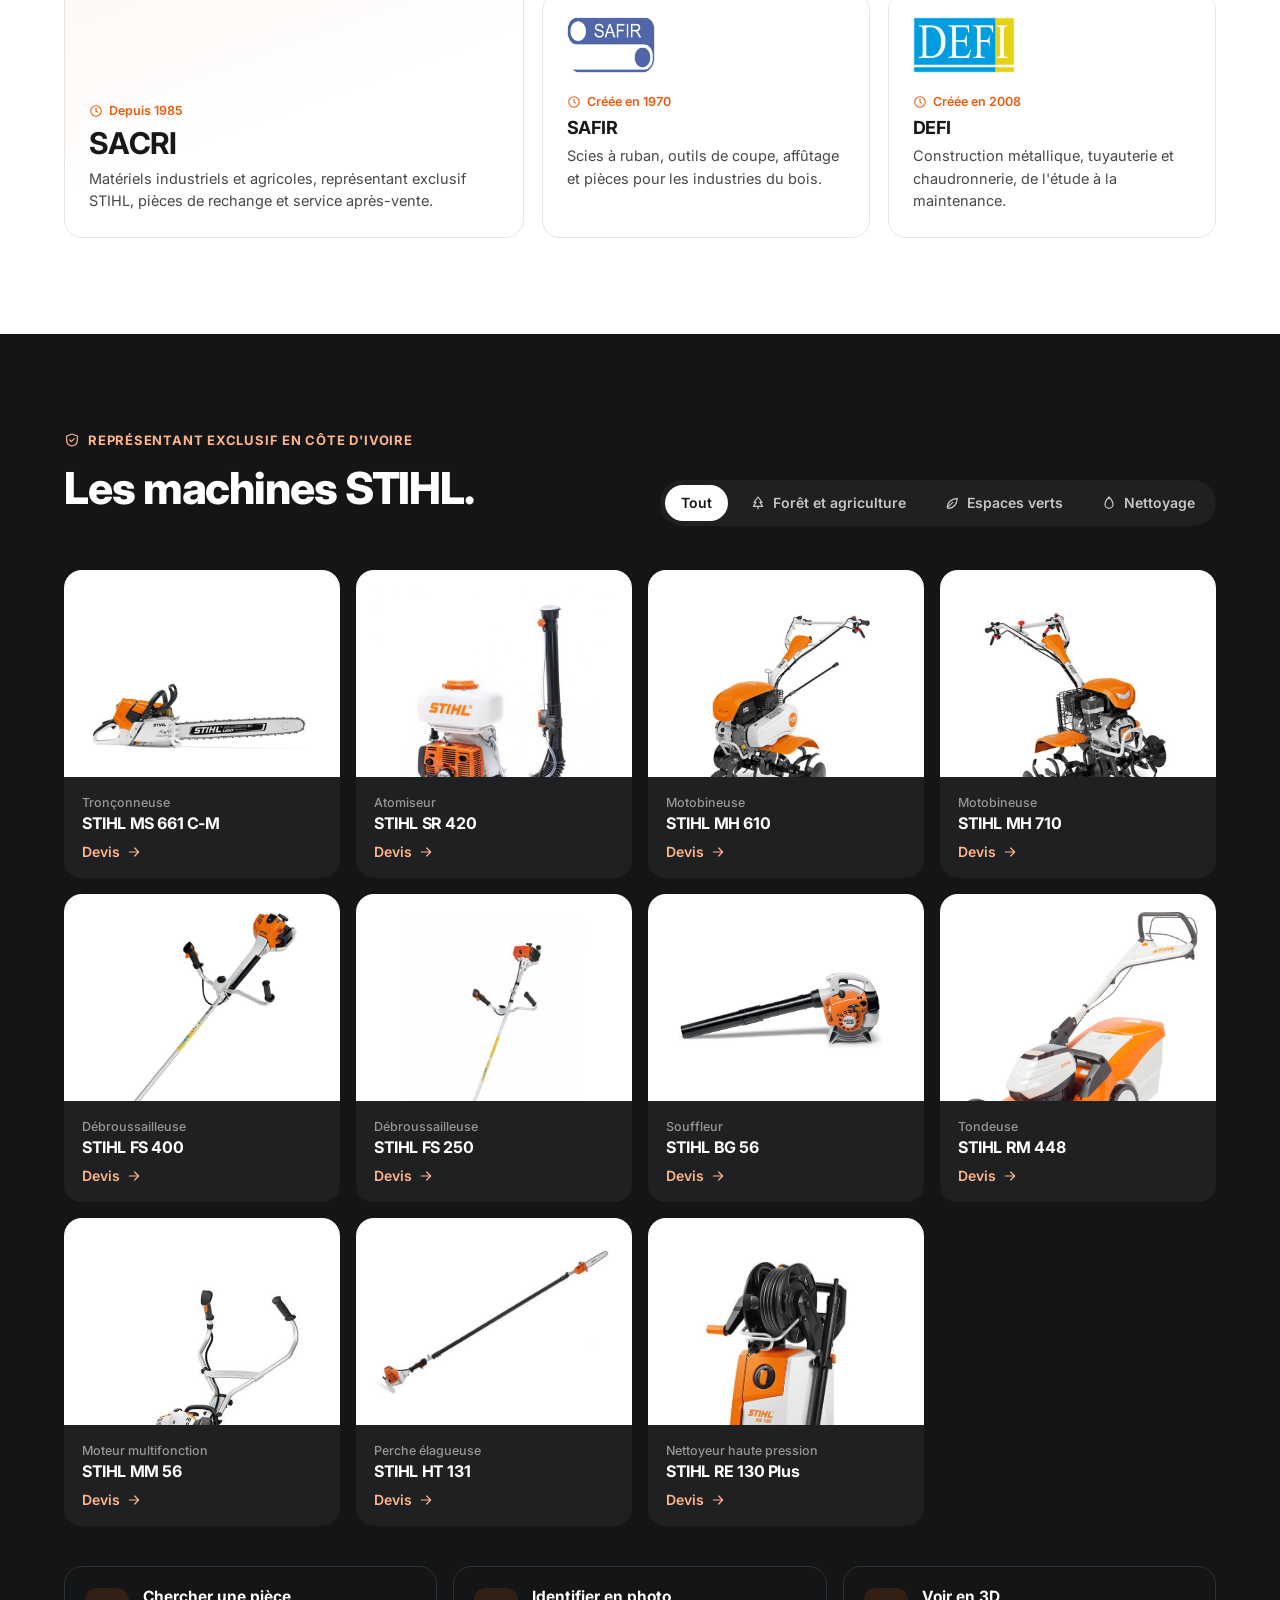
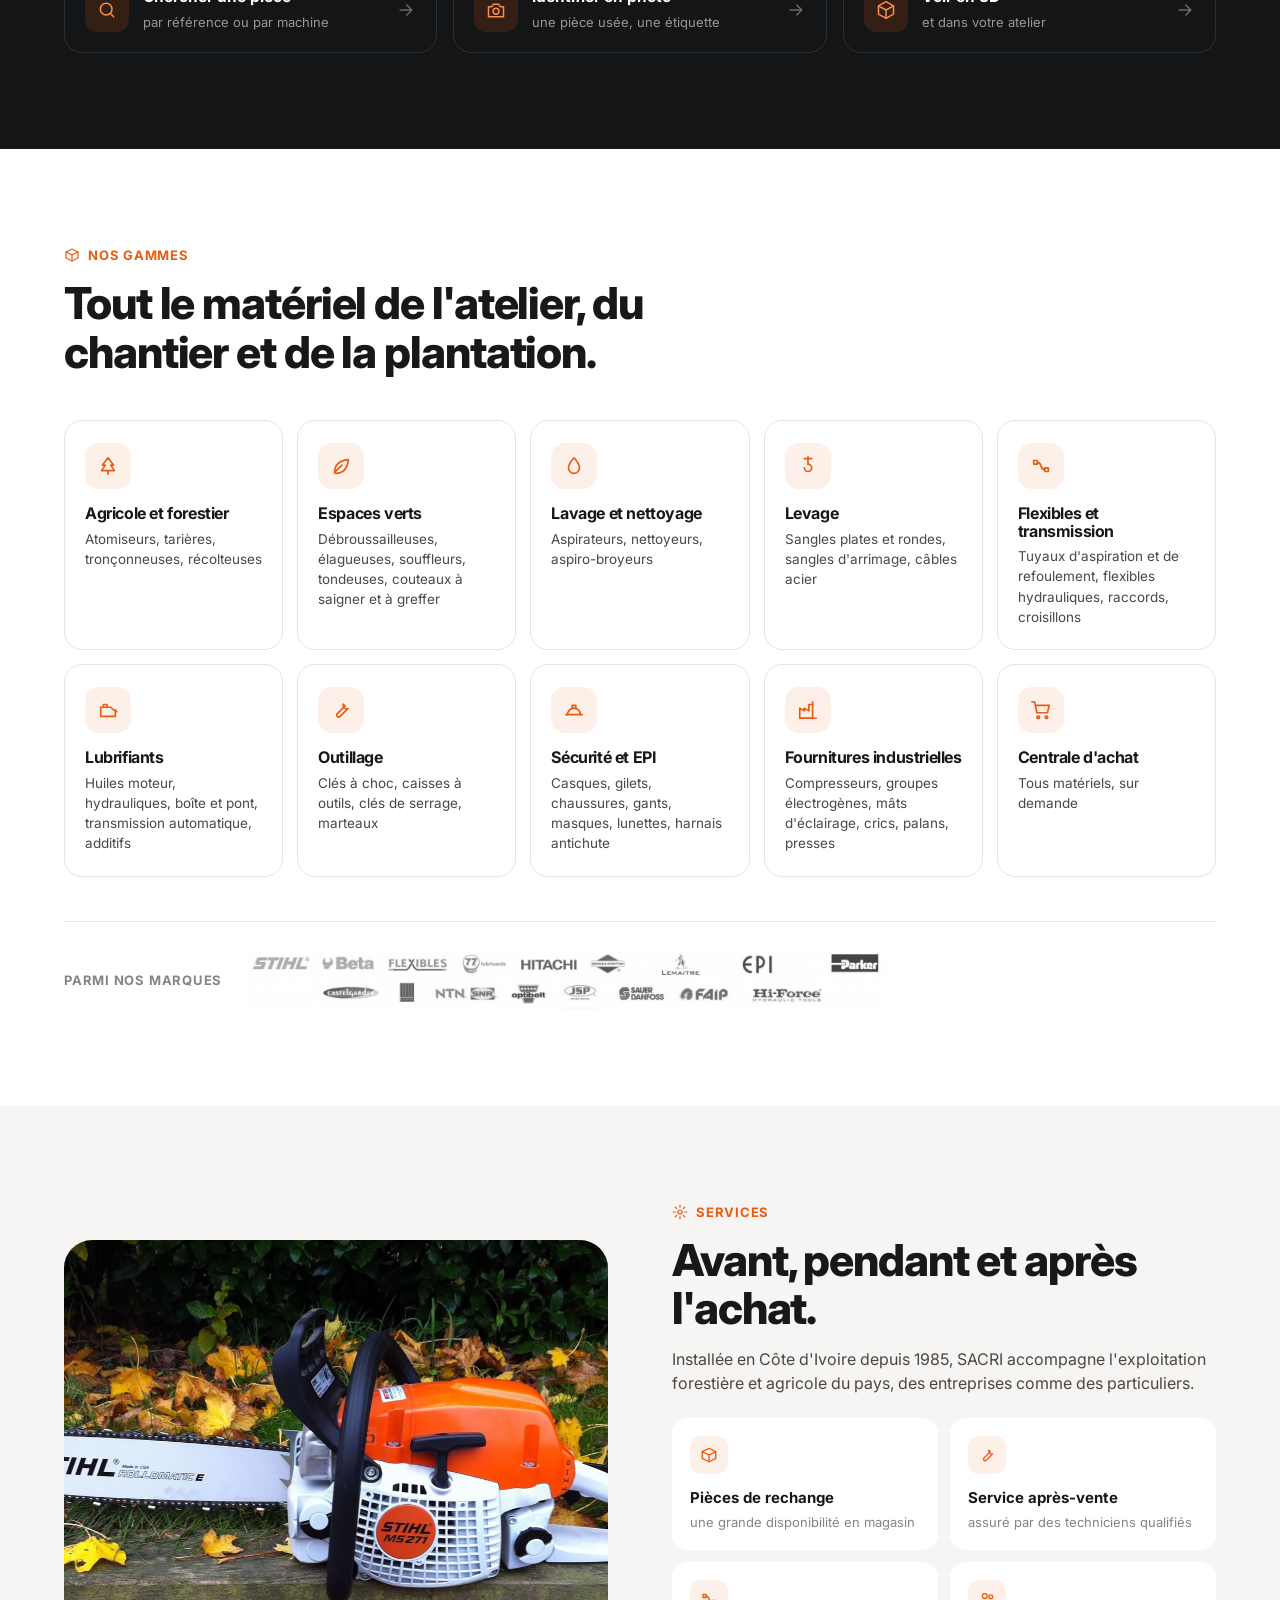
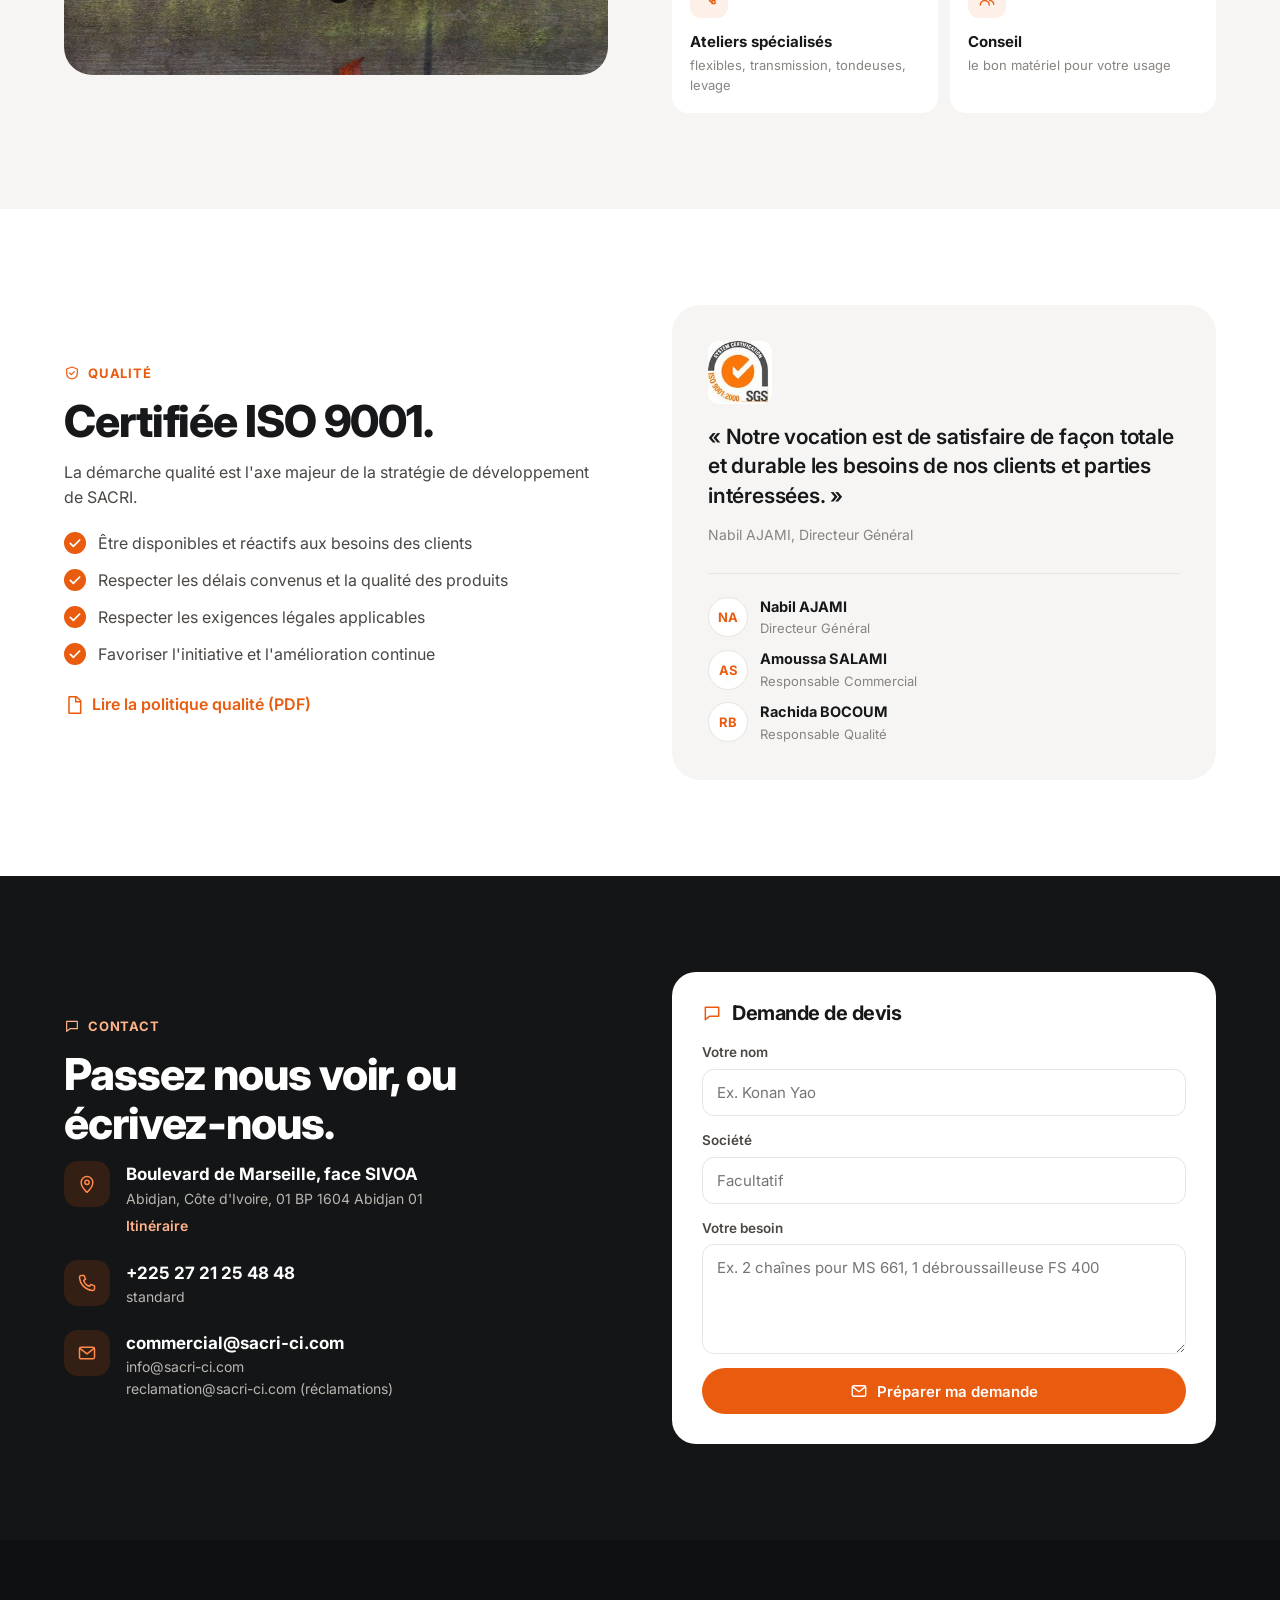
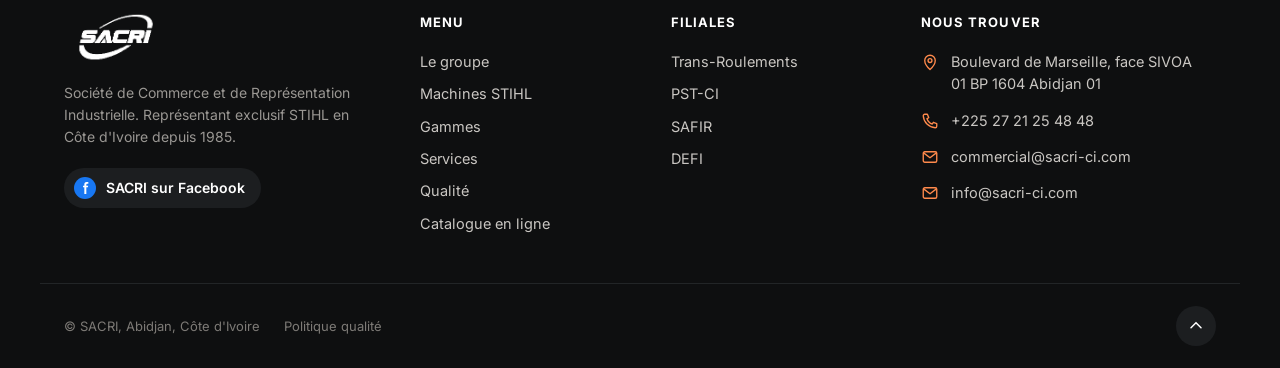
==== commit 16f20d25: "Mise à jour du 19/11 : boutons rangés, modèles 3D réels, catalogue enrichi, site modernisé" ====
--- a/index.html
+++ b/index.html
@@ -4,221 +4,287 @@
 <meta charset="utf-8">
 <meta name="viewport" content="width=device-width, initial-scale=1">
 <meta name="robots" content="noindex, nofollow">
-<title>SACRI · Le leader ivoirien de la fourniture industrielle (maquette de démonstration)</title>
+<title>SACRI, le leader ivoirien de la fourniture industrielle</title>
 <meta name="description" content="SACRI, représentant exclusif STIHL en Côte d'Ivoire depuis 1985 : matériels forestiers, agricoles et industriels, pièces de rechange et service après-vente.">
 <link rel="icon" href="assets/img/logo-transp.png">
 <link rel="preconnect" href="https://fonts.googleapis.com">
 <link rel="preconnect" href="https://fonts.gstatic.com" crossorigin>
 <link href="https://fonts.googleapis.com/css2?family=Inter:wght@400;500;600;700;800&display=swap" rel="stylesheet">
-<link rel="stylesheet" href="style.css?v=2">
+<link rel="stylesheet" href="style.css?v=20261119">
 </head>
 <body>
-<div class="demo-bar"><b>Maquette de démonstration</b><span>Proposition de refonte non publiée. Contenus repris du site sacri-ci.com ; les mentions « à confirmer » restent à valider. Aucune demande n'est envoyée.</span></div>
+
+<svg width="0" height="0" style="position:absolute" aria-hidden="true">
+  <symbol id="i-pin" viewBox="0 0 24 24"><path d="M12 22s7-6.2 7-12a7 7 0 1 0-14 0c0 5.8 7 12 7 12z"/><circle cx="12" cy="10" r="2.6"/></symbol>
+  <symbol id="i-phone" viewBox="0 0 24 24"><path d="M5 3h3.5l1.8 4.5-2.3 1.4a11 11 0 0 0 7.1 7.1l1.4-2.3L21 15.5V19a2 2 0 0 1-2 2A17 17 0 0 1 3 5a2 2 0 0 1 2-2z"/></symbol>
+  <symbol id="i-mail" viewBox="0 0 24 24"><rect x="3" y="5" width="18" height="14" rx="2"/><path d="m3.5 6.5 8.5 6.5 8.5-6.5"/></symbol>
+  <symbol id="i-fb" viewBox="0 0 24 24"><path d="M14 8.5V7c0-.8.4-1.2 1.3-1.2H17V3h-2.6C11.8 3 11 4.6 11 6.8v1.7H9V11h2v10h3V11h2.4l.4-2.5z" fill="currentColor" stroke="none"/></symbol>
+  <symbol id="i-arrow" viewBox="0 0 24 24"><path d="M5 12h14M13 6l6 6-6 6"/></symbol>
+  <symbol id="i-check" viewBox="0 0 24 24"><path d="m5 12.5 4.5 4.5L19 7.5"/></symbol>
+  <symbol id="i-tree" viewBox="0 0 24 24"><path d="M12 3 6 11h3l-4 6h14l-4-6h3z"/><path d="M12 17v4"/></symbol>
+  <symbol id="i-leaf" viewBox="0 0 24 24"><path d="M5 19c0-8 5-13 15-14-1 10-6 15-14 15"/><path d="M5 19 13 11"/></symbol>
+  <symbol id="i-drop" viewBox="0 0 24 24"><path d="M12 3s6 6.5 6 11a6 6 0 0 1-12 0c0-4.5 6-11 6-11z"/></symbol>
+  <symbol id="i-hook" viewBox="0 0 24 24"><path d="M12 2v8"/><path d="M12 10a4 4 0 1 1-4 4"/><path d="M8 4h8"/></symbol>
+  <symbol id="i-hose" viewBox="0 0 24 24"><path d="M4 6h4v4H4zM16 14h4v4h-4z"/><path d="M8 8c6 0 2 8 8 8"/></symbol>
+  <symbol id="i-oil" viewBox="0 0 24 24"><path d="M4 9h11l3 3h2v7H4z"/><path d="M7 9V6h4v3"/><path d="M20 12l1.5 2"/></symbol>
+  <symbol id="i-wrench" viewBox="0 0 24 24"><path d="M14.5 5.5a4 4 0 0 0 5 5L11 19a2.1 2.1 0 0 1-3-3l8.5-8.5a4 4 0 0 1-2-2z"/></symbol>
+  <symbol id="i-helmet" viewBox="0 0 24 24"><path d="M3 17h18"/><path d="M5 17a7 7 0 0 1 14 0"/><path d="M10 10V7h4v3"/></symbol>
+  <symbol id="i-factory" viewBox="0 0 24 24"><path d="M3 21V10l5 3V10l5 3V6h4v15z"/><path d="M3 21h18M17 6V3"/></symbol>
+  <symbol id="i-cart" viewBox="0 0 24 24"><circle cx="9" cy="20" r="1.4"/><circle cx="18" cy="20" r="1.4"/><path d="M2 3h3l2.5 12h11.5L21 7H6.2"/></symbol>
+  <symbol id="i-gear" viewBox="0 0 24 24"><circle cx="12" cy="12" r="3"/><path d="M12 2v3M12 19v3M2 12h3M19 12h3M4.9 4.9 7 7M17 17l2.1 2.1M4.9 19.1 7 17M17 7l2.1-2.1"/></symbol>
+  <symbol id="i-box" viewBox="0 0 24 24"><path d="M3 7.5 12 3l9 4.5v9L12 21l-9-4.5z"/><path d="M3 7.5 12 12l9-4.5M12 12v9"/></symbol>
+  <symbol id="i-shield" viewBox="0 0 24 24"><path d="M12 3 4 6v6c0 4.5 3.4 8.2 8 9 4.6-.8 8-4.5 8-9V6z"/><path d="m8.5 12 2.5 2.5 4.5-4.5"/></symbol>
+  <symbol id="i-users" viewBox="0 0 24 24"><circle cx="9" cy="8" r="3.2"/><path d="M3 20a6 6 0 0 1 12 0"/><circle cx="17" cy="9" r="2.5"/><path d="M15.5 14.2A5 5 0 0 1 21 19"/></symbol>
+  <symbol id="i-search" viewBox="0 0 24 24"><circle cx="11" cy="11" r="7"/><path d="m20 20-3.5-3.5"/></symbol>
+  <symbol id="i-cube" viewBox="0 0 24 24"><path d="M12 2 3 7v10l9 5 9-5V7z"/><path d="m3 7 9 5 9-5M12 12v10"/></symbol>
+  <symbol id="i-camera" viewBox="0 0 24 24"><path d="M3 8h4l2-3h6l2 3h4v12H3z"/><circle cx="12" cy="13.5" r="3.5"/></symbol>
+  <symbol id="i-chat" viewBox="0 0 24 24"><path d="M4 5h16v11H9l-5 4z"/></symbol>
+  <symbol id="i-clock" viewBox="0 0 24 24"><circle cx="12" cy="12" r="9"/><path d="M12 7v5l3 2"/></symbol>
+  <symbol id="i-pdf" viewBox="0 0 24 24"><path d="M6 2h9l5 5v15H6z"/><path d="M14 2v6h6"/></symbol>
+  <symbol id="i-copy" viewBox="0 0 24 24"><rect x="8" y="8" width="12" height="12" rx="2"/><path d="M16 8V5a1 1 0 0 0-1-1H5a1 1 0 0 0-1 1v10a1 1 0 0 0 1 1h3"/></symbol>
+  <symbol id="i-up" viewBox="0 0 24 24"><path d="m6 14 6-6 6 6"/></symbol>
+</svg>
 
 <header class="top" id="top"><div class="wrap">
-  <a href="#accueil" class="brand" aria-label="SACRI, accueil"><img src="assets/img/logo-transp.png" alt="SACRI" width="115" height="57"></a>
-  <button class="burger" id="burger" aria-label="Menu" aria-expanded="false"><span></span><span></span><span></span></button>
-  <nav id="nav">
+  <a href="#accueil" class="brand" aria-label="SACRI, accueil"><img src="assets/img/logo-transp.png" alt="SACRI" width="104" height="52"></a>
+  <nav id="nav" aria-label="Menu principal">
     <a href="#groupe">Le groupe</a>
     <a href="#stihl">STIHL</a>
     <a href="#gammes">Gammes</a>
-    <a href="#filiales">Filiales</a>
+    <a href="#services">Services</a>
     <a href="#qualite">Qualité</a>
     <a href="#contact">Contact</a>
-    <a class="btn btn-sm" href="https://leslita06.github.io/sacri-catalogue/" target="_blank" rel="noopener">Catalogue en ligne</a>
   </nav>
+  <div class="top-act">
+    <a class="ico-btn hide-s" href="tel:+2252721254848" aria-label="Appeler SACRI"><svg><use href="#i-phone"/></svg></a>
+    <a class="btn btn-sm" href="https://leslita06.github.io/sacri-catalogue/" target="_blank" rel="noopener"><svg><use href="#i-search"/></svg><span>Catalogue</span></a>
+    <button class="burger" id="burger" aria-label="Ouvrir le menu" aria-expanded="false" aria-controls="nav"><span></span><span></span><span></span></button>
+  </div>
 </div></header>
 
 <section class="hero" id="accueil">
-  <div class="hero-bg" style="background-image:url(assets/img/hero-stihl.jpg)"></div>
-  <div class="wrap hero-in">
-    <div class="eyebrow light">Groupe SACRI · Abidjan, depuis 1985</div>
-    <h1>Le leader ivoirien<br>de la <em>fourniture industrielle</em>.</h1>
-    <p class="lead">Matériels forestiers, agricoles et industriels, pièces de rechange et service après-vente. Représentant exclusif <b>STIHL</b> en Côte d'Ivoire.</p>
-    <div class="ctas">
-      <button class="btn" data-devis>Demander un devis sur WhatsApp</button>
-      <a class="btn btn-ghost" href="https://leslita06.github.io/sacri-catalogue/" target="_blank" rel="noopener">Ouvrir le catalogue</a>
-    </div>
-  </div>
-</section>
-
-<div class="proof"><div class="wrap">
-  <div><b>1985</b><span>installée en Côte d'Ivoire</span></div>
-  <div><b>STIHL</b><span>représentant exclusif</span></div>
-  <div><b>ISO 9001</b><span>certification obtenue</span></div>
-  <div><b>5 sociétés</b><span>un seul groupe</span></div>
-</div></div>
+  <div class="wrap hero-grid">
+    <div class="hero-txt rv">
+      <div class="pill"><svg><use href="#i-shield"/></svg>Représentant exclusif STIHL en Côte d'Ivoire</div>
+      <h1>Le matériel qui fait tourner <em>les chantiers et les plantations</em> de Côte d'Ivoire.</h1>
+      <p class="lead">Matériels forestiers, agricoles et industriels, pièces de rechange et service après-vente. Un groupe de cinq sociétés, installé à Abidjan depuis 1985.</p>
+      <div class="ctas">
+        <a class="btn" href="#contact"><svg><use href="#i-chat"/></svg>Demander un devis</a>
+        <a class="btn btn-line" href="https://leslita06.github.io/sacri-catalogue/" target="_blank" rel="noopener"><svg><use href="#i-search"/></svg>Trouver une pièce</a>
+      </div>
+      <ul class="hero-ticks">
+        <li><svg><use href="#i-box"/></svg>Pièces de rechange disponibles</li>
+        <li><svg><use href="#i-wrench"/></svg>SAV par des techniciens qualifiés</li>
+      </ul>
+    </div>
+    <div class="hero-vis rv d2">
+      <div class="hero-img"><img src="assets/img/hero-stihl.jpg" alt="Gamme de machines STIHL : atomiseurs, pulvérisateur, tronçonneuses, débroussailleuses" width="1500" height="800"></div>
+      <div class="chip chip-a"><span class="chip-i"><svg><use href="#i-shield"/></svg></span><div><b>ISO 9001</b><small>démarche qualité certifiée</small></div></div>
+      <div class="chip chip-b"><span class="chip-i"><svg><use href="#i-cube"/></svg></span><div><b>Voir en 3D</b><small><a href="https://leslita06.github.io/sacri-3d/" target="_blank" rel="noopener">nos machines à 360°</a></small></div></div>
+    </div>
+  </div>
+</section>
+
+<section class="stats" aria-label="Chiffres clés">
+  <div class="wrap stats-in">
+    <div class="rv"><b data-count="1985" data-plain="1">1985</b><span>installée à Abidjan</span></div>
+    <div class="rv d1"><b data-count="5">5</b><span>sociétés dans le groupe</span></div>
+    <div class="rv d2"><b data-count="10">10</b><span>familles de produits</span></div>
+    <div class="rv d3"><b>STIHL</b><span>représentant exclusif</span></div>
+  </div>
+</section>
 
 <section id="groupe">
 <div class="wrap">
-  <div class="head"><div class="eyebrow">Le groupe</div><h2>Cinq sociétés, un même interlocuteur.</h2>
-  <p class="sub">SACRI et ses filiales couvrent la fourniture industrielle, la transmission, le pneumatique et l'hydraulique, les outils de coupe et la construction métallique.</p></div>
+  <div class="head rv"><div class="eyebrow"><svg><use href="#i-users"/></svg>Le groupe</div><h2>Cinq sociétés, un même interlocuteur.</h2>
+  <p class="sub">Fourniture industrielle, transmission, pneumatique et hydraulique, outils de coupe, construction métallique.</p></div>
   <div class="socs">
-    <a class="soc soc-main" href="#presentation">
-      <div class="soc-logo"><img src="assets/img/logo-transp.png" alt="SACRI"></div>
-      <div class="soc-y">Depuis 1985</div><h3>SACRI</h3>
+    <article class="soc soc-main rv">
+      <div class="soc-logo"><img src="assets/img/logo-transp.png" alt="SACRI" loading="lazy"></div>
+      <div class="soc-y"><svg><use href="#i-clock"/></svg>Depuis 1985</div><h3>SACRI</h3>
       <p>Matériels industriels et agricoles, représentant exclusif STIHL, pièces de rechange et service après-vente.</p>
-    </a>
-    <a class="soc" href="#f-trans"><div class="soc-logo"><img src="assets/img/f-trans.jpg" alt="Trans-Roulements"></div><div class="soc-y">Créée en 1982</div><h3>Trans-Roulements</h3><p>Fourniture industrielle pour la transmission et les flexibles.</p></a>
-    <a class="soc" href="#f-pst"><div class="soc-logo"><img src="assets/img/f-pst.jpg" alt="PST-CI"></div><div class="soc-y">Depuis 1982</div><h3>PST-CI</h3><p>Matériels pneumatiques et hydrauliques, installation, maintenance et SAV.</p></a>
-    <a class="soc" href="#f-safir"><div class="soc-logo"><img src="assets/img/f-safir.jpg" alt="SAFIR"></div><div class="soc-y">Créée en 1970</div><h3>SAFIR</h3><p>Scies à ruban, outils de coupe, affûtage et pièces pour les industries du bois.</p></a>
-    <a class="soc" href="#f-defi"><div class="soc-logo"><img src="assets/img/f-defi.jpg" alt="DEFI"></div><div class="soc-y">Créée en 2008</div><h3>DEFI</h3><p>Construction métallique, tuyauterie et chaudronnerie.</p></a>
-  </div>
-</div>
-</section>
-
-<section id="presentation" class="split-sec">
-<div class="wrap split">
-  <div class="split-img"><img src="assets/img/hero-ms.jpg" alt="Tronçonneuse STIHL"></div>
-  <div>
-    <div class="eyebrow">Présentation</div>
-    <h2>Au service des secteurs forestier et agricole depuis 1985.</h2>
-    <p>Installée en Côte d'Ivoire depuis 1985, la Société de Commerce et de Représentation Industrielle (SACRI) joue un rôle très important dans l'exploitation forestière et agricole du pays. Elle fournit aux entreprises et aux particuliers des matériels industriels et agricoles de qualité, issus des plus grandes marques, notamment STIHL, dont elle est le représentant exclusif en Côte d'Ivoire.</p>
-    <ul class="ticks">
-      <li>Une grande disponibilité en pièces de rechange</li>
-      <li>Un service après-vente assuré par des techniciens qualifiés</li>
-      <li>Des ateliers spécialisés : confection de flexibles, transmission, outillage, tondeuses, lubrifiants, levage, sécurité, nettoyeurs</li>
-    </ul>
+    </article>
+    <article class="soc rv d1"><div class="soc-logo"><img src="assets/img/f-trans-logo.png" alt="Trans-Roulements" loading="lazy"></div><div class="soc-y"><svg><use href="#i-clock"/></svg>Créée en 1982</div><h3>Trans-Roulements</h3><p>Fourniture industrielle pour la transmission et les flexibles, conseil selon vos impératifs mécaniques et électriques.</p></article>
+    <article class="soc rv d2"><div class="soc-logo"><img src="assets/img/f-pst-logo.png" alt="PST-CI" loading="lazy"></div><div class="soc-y"><svg><use href="#i-clock"/></svg>Depuis 1982</div><h3>PST-CI</h3><p>Matériels pneumatiques et hydrauliques : réparation, installation, maintenance et SAV.</p></article>
+    <article class="soc rv d1"><div class="soc-logo"><img src="assets/img/f-safir-logo.png" alt="SAFIR" loading="lazy"></div><div class="soc-y"><svg><use href="#i-clock"/></svg>Créée en 1970</div><h3>SAFIR</h3><p>Scies à ruban, outils de coupe, affûtage et pièces pour les industries du bois.</p></article>
+    <article class="soc rv d2"><div class="soc-logo"><img src="assets/img/f-defi-logo.png" alt="DEFI" loading="lazy"></div><div class="soc-y"><svg><use href="#i-clock"/></svg>Créée en 2008</div><h3>DEFI</h3><p>Construction métallique, tuyauterie et chaudronnerie, de l'étude à la maintenance.</p></article>
   </div>
 </div>
 </section>
 
 <section id="stihl" class="dark">
 <div class="wrap">
-  <div class="head"><div class="eyebrow">Représentant exclusif en Côte d'Ivoire</div><h2>Les machines STIHL.</h2>
-  <p class="sub">Une sélection des modèles présentés sur le site actuel. Prix et disponibilité sur demande.</p></div>
-  <div class="tabs" role="tablist">
-    <button class="tab on" data-f="all">Tout</button>
-    <button class="tab" data-f="foret">Agricole et forestier</button>
-    <button class="tab" data-f="ev">Espaces verts</button>
-    <button class="tab" data-f="net">Nettoyage</button>
+  <div class="head head-row rv">
+    <div><div class="eyebrow light"><svg><use href="#i-shield"/></svg>Représentant exclusif en Côte d'Ivoire</div><h2>Les machines STIHL.</h2></div>
+    <div class="tabs" role="tablist" aria-label="Filtrer les machines">
+      <button class="tab on" data-f="all" role="tab" aria-selected="true">Tout</button>
+      <button class="tab" data-f="foret" role="tab" aria-selected="false"><svg><use href="#i-tree"/></svg>Forêt et agriculture</button>
+      <button class="tab" data-f="ev" role="tab" aria-selected="false"><svg><use href="#i-leaf"/></svg>Espaces verts</button>
+      <button class="tab" data-f="net" role="tab" aria-selected="false"><svg><use href="#i-drop"/></svg>Nettoyage</button>
+    </div>
   </div>
   <div class="machines" id="machines">
-    <article data-c="foret"><img src="assets/img/ms661.jpg" alt="" loading="lazy"><div><small>Tronçonneuse</small><h3>STIHL MS 661 C-M</h3><button class="lnk" data-devis="Tronçonneuse STIHL MS 661 C-M">Devis</button></div></article>
-    <article data-c="foret"><img src="assets/img/sr420.jpg" alt="" loading="lazy"><div><small>Atomiseur</small><h3>STIHL SR 420</h3><button class="lnk" data-devis="Atomiseur STIHL SR 420">Devis</button></div></article>
-    <article data-c="foret"><img src="assets/img/mh610.jpg" alt="" loading="lazy"><div><small>Motobineuse</small><h3>STIHL MH 610</h3><button class="lnk" data-devis="Motobineuse STIHL MH 610">Devis</button></div></article>
-    <article data-c="foret"><img src="assets/img/mh710.jpg" alt="" loading="lazy"><div><small>Motobineuse</small><h3>STIHL MH 710</h3><button class="lnk" data-devis="Motobineuse STIHL MH 710">Devis</button></div></article>
-    <article data-c="ev"><img src="assets/img/fs400.jpg" alt="" loading="lazy"><div><small>Débroussailleuse</small><h3>STIHL FS 400</h3><button class="lnk" data-devis="Débroussailleuse STIHL FS 400">Devis</button></div></article>
-    <article data-c="ev"><img src="assets/img/fs250.jpg" alt="" loading="lazy"><div><small>Débroussailleuse</small><h3>STIHL FS 250</h3><button class="lnk" data-devis="Débroussailleuse STIHL FS 250">Devis</button></div></article>
-    <article data-c="ev"><img src="assets/img/bg56.jpg" alt="" loading="lazy"><div><small>Souffleur</small><h3>STIHL BG 56</h3><button class="lnk" data-devis="Souffleur STIHL BG 56">Devis</button></div></article>
-    <article data-c="ev"><img src="assets/img/rm448.jpg" alt="" loading="lazy"><div><small>Tondeuse</small><h3>STIHL RM 448</h3><button class="lnk" data-devis="Tondeuse STIHL RM 448">Devis</button></div></article>
-    <article data-c="ev"><img src="assets/img/mm56.jpg" alt="" loading="lazy"><div><small>Moteur multifonction</small><h3>STIHL MM 56</h3><button class="lnk" data-devis="Moteur multifonction STIHL MM 56">Devis</button></div></article>
-    <article data-c="ev"><img src="assets/img/ht131.jpg" alt="" loading="lazy"><div><small>Perche élagueuse</small><h3>STIHL HT 131</h3><button class="lnk" data-devis="Perche élagueuse STIHL HT 131">Devis</button></div></article>
-    <article data-c="net"><img src="assets/img/re130.jpg" alt="" loading="lazy"><div><small>Nettoyeur haute pression</small><h3>STIHL RE 130 Plus</h3><button class="lnk" data-devis="Nettoyeur STIHL RE 130 Plus">Devis</button></div></article>
-  </div>
-  <div class="catalogue-cta">
-    <div><b>Une pièce de rechange à trouver ?</b><span>Cherchez par référence, par machine ou en photo dans le catalogue en ligne.</span></div>
-    <a class="btn" href="https://leslita06.github.io/sacri-catalogue/" target="_blank" rel="noopener">Ouvrir le catalogue</a>
+    <article data-c="foret"><div class="mi"><img src="assets/img/ms661.jpg" alt="Tronçonneuse STIHL MS 661 C-M" loading="lazy"></div><div class="mt"><small>Tronçonneuse</small><h3>STIHL MS 661 C-M</h3><button class="lnk" data-devis="Tronçonneuse STIHL MS 661 C-M">Devis<svg><use href="#i-arrow"/></svg></button></div></article>
+    <article data-c="foret"><div class="mi"><img src="assets/img/sr420.jpg" alt="Atomiseur STIHL SR 420" loading="lazy"></div><div class="mt"><small>Atomiseur</small><h3>STIHL SR 420</h3><button class="lnk" data-devis="Atomiseur STIHL SR 420">Devis<svg><use href="#i-arrow"/></svg></button></div></article>
+    <article data-c="foret"><div class="mi"><img src="assets/img/mh610.jpg" alt="Motobineuse STIHL MH 610" loading="lazy"></div><div class="mt"><small>Motobineuse</small><h3>STIHL MH 610</h3><button class="lnk" data-devis="Motobineuse STIHL MH 610">Devis<svg><use href="#i-arrow"/></svg></button></div></article>
+    <article data-c="foret"><div class="mi"><img src="assets/img/mh710.jpg" alt="Motobineuse STIHL MH 710" loading="lazy"></div><div class="mt"><small>Motobineuse</small><h3>STIHL MH 710</h3><button class="lnk" data-devis="Motobineuse STIHL MH 710">Devis<svg><use href="#i-arrow"/></svg></button></div></article>
+    <article data-c="ev"><div class="mi"><img src="assets/img/fs400.jpg" alt="Débroussailleuse STIHL FS 400" loading="lazy"></div><div class="mt"><small>Débroussailleuse</small><h3>STIHL FS 400</h3><button class="lnk" data-devis="Débroussailleuse STIHL FS 400">Devis<svg><use href="#i-arrow"/></svg></button></div></article>
+    <article data-c="ev"><div class="mi"><img src="assets/img/fs250.jpg" alt="Débroussailleuse STIHL FS 250" loading="lazy"></div><div class="mt"><small>Débroussailleuse</small><h3>STIHL FS 250</h3><button class="lnk" data-devis="Débroussailleuse STIHL FS 250">Devis<svg><use href="#i-arrow"/></svg></button></div></article>
+    <article data-c="ev"><div class="mi"><img src="assets/img/bg56.jpg" alt="Souffleur STIHL BG 56" loading="lazy"></div><div class="mt"><small>Souffleur</small><h3>STIHL BG 56</h3><button class="lnk" data-devis="Souffleur STIHL BG 56">Devis<svg><use href="#i-arrow"/></svg></button></div></article>
+    <article data-c="ev"><div class="mi"><img src="assets/img/rm448.jpg" alt="Tondeuse STIHL RM 448" loading="lazy"></div><div class="mt"><small>Tondeuse</small><h3>STIHL RM 448</h3><button class="lnk" data-devis="Tondeuse STIHL RM 448">Devis<svg><use href="#i-arrow"/></svg></button></div></article>
+    <article data-c="ev"><div class="mi"><img src="assets/img/mm56.jpg" alt="Moteur multifonction STIHL MM 56" loading="lazy"></div><div class="mt"><small>Moteur multifonction</small><h3>STIHL MM 56</h3><button class="lnk" data-devis="Moteur multifonction STIHL MM 56">Devis<svg><use href="#i-arrow"/></svg></button></div></article>
+    <article data-c="ev"><div class="mi"><img src="assets/img/ht131.jpg" alt="Perche élagueuse STIHL HT 131" loading="lazy"></div><div class="mt"><small>Perche élagueuse</small><h3>STIHL HT 131</h3><button class="lnk" data-devis="Perche élagueuse STIHL HT 131">Devis<svg><use href="#i-arrow"/></svg></button></div></article>
+    <article data-c="net"><div class="mi"><img src="assets/img/re130.jpg" alt="Nettoyeur haute pression STIHL RE 130 Plus" loading="lazy"></div><div class="mt"><small>Nettoyeur haute pression</small><h3>STIHL RE 130 Plus</h3><button class="lnk" data-devis="Nettoyeur STIHL RE 130 Plus">Devis<svg><use href="#i-arrow"/></svg></button></div></article>
+  </div>
+  <div class="tools rv">
+    <a class="tool" href="https://leslita06.github.io/sacri-catalogue/" target="_blank" rel="noopener"><span class="tool-i"><svg><use href="#i-search"/></svg></span><div><b>Chercher une pièce</b><small>par référence ou par machine</small></div><svg class="go"><use href="#i-arrow"/></svg></a>
+    <a class="tool" href="https://leslita06.github.io/sacri-catalogue/#photo" target="_blank" rel="noopener"><span class="tool-i"><svg><use href="#i-camera"/></svg></span><div><b>Identifier en photo</b><small>une pièce usée, une étiquette</small></div><svg class="go"><use href="#i-arrow"/></svg></a>
+    <a class="tool" href="https://leslita06.github.io/sacri-3d/" target="_blank" rel="noopener"><span class="tool-i"><svg><use href="#i-cube"/></svg></span><div><b>Voir en 3D</b><small>et dans votre atelier</small></div><svg class="go"><use href="#i-arrow"/></svg></a>
   </div>
 </div>
 </section>
 
 <section id="gammes">
 <div class="wrap">
-  <div class="head"><div class="eyebrow">Nos gammes</div><h2>Tout le matériel de l'atelier, du chantier et de la plantation.</h2></div>
+  <div class="head rv"><div class="eyebrow"><svg><use href="#i-box"/></svg>Nos gammes</div><h2>Tout le matériel de l'atelier, du chantier et de la plantation.</h2></div>
   <div class="gammes">
-    <div class="g"><img src="assets/img/g-agri.jpg" alt="" loading="lazy"><h3>Agricole et forestier</h3><p>Atomiseurs, tarières, tronçonneuses, récolteuses</p></div>
-    <div class="g"><img src="assets/img/g-ev.jpg" alt="" loading="lazy"><h3>Entretien des espaces verts</h3><p>Débroussailleuses, élagueuses, souffleurs, tondeuses, couteaux à saigner, couteaux à greffer</p></div>
-    <div class="g"><img src="assets/img/g-lavage.jpg" alt="" loading="lazy"><h3>Lavage et nettoyage</h3><p>Aspirateurs, nettoyeurs, aspiro-broyeurs</p></div>
-    <div class="g"><img src="assets/img/g-levage.jpg" alt="" loading="lazy"><h3>Levage</h3><p>Sangles de levage plates et rondes, sangles d'arrimage, câbles acier</p></div>
-    <div class="g"><img src="assets/img/g-flex.jpg" alt="" loading="lazy"><h3>Flexibles, accessoires, transmission</h3><p>Tuyauterie d'aspiration et de refoulement, tuyau cristal, flexibles hydrauliques, embouts, douilles, raccords, adaptateurs, croisillons</p></div>
-    <div class="g"><img src="assets/img/g-lub.jpg" alt="" loading="lazy"><h3>Lubrifiants</h3><p>Huiles moteur, hydrauliques, boîte et pont, transmission automatique, additifs</p></div>
-    <div class="g"><img src="assets/img/g-outillage.jpg" alt="" loading="lazy"><h3>Outillage</h3><p>Clés à choc, caisses à outils, clés de serrage, marteaux</p></div>
-    <div class="g"><img src="assets/img/g-epi.jpg" alt="" loading="lazy"><h3>Sécurité et EPI</h3><p>Gilets, chaussures, casques, masques respiratoires, lunettes, gants, harnais antichute, bottes de sécurité</p></div>
-    <div class="g"><img src="assets/img/g-fourn.jpg" alt="" loading="lazy"><h3>Fournitures industrielles</h3><p>Compresseurs, groupes électrogènes, mâts d'éclairage, crics, pompes manuelles, palans, presses hydrauliques, perceuses, meuleuses</p></div>
-    <div class="g"><img src="assets/img/g-centrale.jpg" alt="" loading="lazy"><h3>Centrale d'achat</h3><p>Tous matériels</p></div>
-  </div>
-  <div class="marques"><span>Parmi nos marques</span><img src="assets/img/marques.jpg" alt="Marques distribuées par SACRI" loading="lazy"></div>
-</div>
-</section>
-
-<section id="filiales" class="soft">
-<div class="wrap">
-  <div class="head"><div class="eyebrow">Filiales</div><h2>Le savoir-faire du groupe.</h2></div>
-  <div class="fils">
-    <article id="f-trans"><img src="assets/img/f-trans.jpg" alt="Trans-Roulements" loading="lazy"><div><div class="soc-y">Créée en 1982</div><h3>Trans-Roulements</h3><p>Un acteur incontournable de la fourniture industrielle destinée à la transmission. En étroite collaboration avec les principaux fabricants mondiaux, l'équipe conseille en transmission comme en flexibles, en tenant compte de vos impératifs mécaniques et électriques.</p></div></article>
-    <article id="f-pst"><img src="assets/img/f-pst.jpg" alt="PST-CI" loading="lazy"><div><div class="soc-y">Depuis 1982</div><h3>PST-CI</h3><p>Spécialiste des matériels pneumatiques et hydrauliques. PST-CI assure la réparation, l'installation, la modification, la maintenance et le SAV du matériel qu'elle distribue, et représente de grandes marques de fabricants de renommée internationale.</p></div></article>
-    <article id="f-safir"><img src="assets/img/f-safir.jpg" alt="SAFIR" loading="lazy"><div><div class="soc-y">Créée en 1970</div><h3>SAFIR</h3><p>Née pour répondre aux besoins en scies à ruban des industries du bois en Côte d'Ivoire et en Afrique de l'Ouest, la Société Africaine de Fabrication Industrielle et de Représentations propose outils de coupe, affûtage et pièces détachées.</p></div></article>
-    <article id="f-defi"><img src="assets/img/f-defi.jpg" alt="DEFI" loading="lazy"><div><div class="soc-y">Créée en 2008</div><h3>DEFI</h3><p>Reconnue en construction métallique, tuyauterie et chaudronnerie : ingénierie, étude, réalisation et maintenance selon le cahier des charges, pour l'agroalimentaire, le pétrole, le BTP et le génie civil.</p></div></article>
+    <div class="g rv"><span class="g-i"><svg><use href="#i-tree"/></svg></span><h3>Agricole et forestier</h3><p>Atomiseurs, tarières, tronçonneuses, récolteuses</p></div>
+    <div class="g rv d1"><span class="g-i"><svg><use href="#i-leaf"/></svg></span><h3>Espaces verts</h3><p>Débroussailleuses, élagueuses, souffleurs, tondeuses, couteaux à saigner et à greffer</p></div>
+    <div class="g rv d2"><span class="g-i"><svg><use href="#i-drop"/></svg></span><h3>Lavage et nettoyage</h3><p>Aspirateurs, nettoyeurs, aspiro-broyeurs</p></div>
+    <div class="g rv"><span class="g-i"><svg><use href="#i-hook"/></svg></span><h3>Levage</h3><p>Sangles plates et rondes, sangles d'arrimage, câbles acier</p></div>
+    <div class="g rv d1"><span class="g-i"><svg><use href="#i-hose"/></svg></span><h3>Flexibles et transmission</h3><p>Tuyaux d'aspiration et de refoulement, flexibles hydrauliques, raccords, croisillons</p></div>
+    <div class="g rv d2"><span class="g-i"><svg><use href="#i-oil"/></svg></span><h3>Lubrifiants</h3><p>Huiles moteur, hydrauliques, boîte et pont, transmission automatique, additifs</p></div>
+    <div class="g rv"><span class="g-i"><svg><use href="#i-wrench"/></svg></span><h3>Outillage</h3><p>Clés à choc, caisses à outils, clés de serrage, marteaux</p></div>
+    <div class="g rv d1"><span class="g-i"><svg><use href="#i-helmet"/></svg></span><h3>Sécurité et EPI</h3><p>Casques, gilets, chaussures, gants, masques, lunettes, harnais antichute</p></div>
+    <div class="g rv d2"><span class="g-i"><svg><use href="#i-factory"/></svg></span><h3>Fournitures industrielles</h3><p>Compresseurs, groupes électrogènes, mâts d'éclairage, crics, palans, presses</p></div>
+    <div class="g rv"><span class="g-i"><svg><use href="#i-cart"/></svg></span><h3>Centrale d'achat</h3><p>Tous matériels, sur demande</p></div>
+  </div>
+  <div class="marques rv"><span>Parmi nos marques</span><img src="assets/img/marques.jpg" alt="Marques distribuées par SACRI" loading="lazy"></div>
+</div>
+</section>
+
+<section id="services" class="soft">
+<div class="wrap split">
+  <div class="split-img rv"><img src="assets/img/hero-ms.jpg" alt="Tronçonneuse STIHL MS 271" loading="lazy"></div>
+  <div class="rv d1">
+    <div class="eyebrow"><svg><use href="#i-gear"/></svg>Services</div>
+    <h2>Avant, pendant et après l'achat.</h2>
+    <p>Installée en Côte d'Ivoire depuis 1985, SACRI accompagne l'exploitation forestière et agricole du pays, des entreprises comme des particuliers.</p>
+    <div class="svc">
+      <div><span class="svc-i"><svg><use href="#i-box"/></svg></span><b>Pièces de rechange</b><small>une grande disponibilité en magasin</small></div>
+      <div><span class="svc-i"><svg><use href="#i-wrench"/></svg></span><b>Service après-vente</b><small>assuré par des techniciens qualifiés</small></div>
+      <div><span class="svc-i"><svg><use href="#i-hose"/></svg></span><b>Ateliers spécialisés</b><small>flexibles, transmission, tondeuses, levage</small></div>
+      <div><span class="svc-i"><svg><use href="#i-users"/></svg></span><b>Conseil</b><small>le bon matériel pour votre usage</small></div>
+    </div>
   </div>
 </div>
 </section>
 
 <section id="qualite">
 <div class="wrap split">
-  <div>
-    <div class="eyebrow">Qualité</div>
+  <div class="rv">
+    <div class="eyebrow"><svg><use href="#i-shield"/></svg>Qualité</div>
     <h2>Certifiée ISO 9001.</h2>
-    <p>La démarche qualité est l'axe majeur de la stratégie de développement de SACRI. Nos objectifs :</p>
+    <p>La démarche qualité est l'axe majeur de la stratégie de développement de SACRI.</p>
     <ul class="ticks">
-      <li>Être disponibles et réactifs aux besoins et attentes des clients</li>
-      <li>Respecter les délais convenus et la qualité des produits fournis</li>
-      <li>Respecter les exigences légales applicables à nos activités</li>
-      <li>Favoriser l'initiative et l'approche participative pour l'amélioration</li>
+      <li><svg><use href="#i-check"/></svg>Être disponibles et réactifs aux besoins des clients</li>
+      <li><svg><use href="#i-check"/></svg>Respecter les délais convenus et la qualité des produits</li>
+      <li><svg><use href="#i-check"/></svg>Respecter les exigences légales applicables</li>
+      <li><svg><use href="#i-check"/></svg>Favoriser l'initiative et l'amélioration continue</li>
     </ul>
-    <a class="lnk-arrow" href="assets/politique-qualite-v4.pdf" target="_blank" rel="noopener">Lire la politique qualité (PDF)</a>
-  </div>
-  <div class="q-card">
-    <img src="assets/img/certif.jpg" alt="Certification ISO 9001">
+    <a class="lnk-arrow" href="assets/politique-qualite-v4.pdf" target="_blank" rel="noopener"><svg><use href="#i-pdf"/></svg>Lire la politique qualité (PDF)</a>
+  </div>
+  <div class="q-card rv d1">
+    <img src="assets/img/certif.jpg" alt="Certification ISO 9001" width="64" height="63">
     <blockquote>« Notre vocation est de satisfaire de façon totale et durable les besoins de nos clients et parties intéressées. »</blockquote>
     <cite>Nabil AJAMI, Directeur Général</cite>
-  </div>
-</div>
-</section>
-
-<section id="equipe" class="soft">
-<div class="wrap">
-  <div class="head"><div class="eyebrow">Équipe</div><h2>Vos interlocuteurs.</h2></div>
-  <div class="team">
-    <div><b>Nabil AJAMI</b><span>Directeur Général</span></div>
-    <div><b>Amoussa SALAMI</b><span>Responsable Commercial</span></div>
-    <div><b>Rachida BOCOUM</b><span>Responsable Qualité</span></div>
+    <div class="team">
+      <div><span class="av">NA</span><b>Nabil AJAMI</b><small>Directeur Général</small></div>
+      <div><span class="av">AS</span><b>Amoussa SALAMI</b><small>Responsable Commercial</small></div>
+      <div><span class="av">RB</span><b>Rachida BOCOUM</b><small>Responsable Qualité</small></div>
+    </div>
   </div>
 </div>
 </section>
 
 <section id="contact" class="dark">
 <div class="wrap split">
-  <div>
-    <div class="eyebrow">Contact</div>
+  <div class="rv">
+    <div class="eyebrow light"><svg><use href="#i-chat"/></svg>Contact</div>
     <h2>Passez nous voir, ou écrivez-nous.</h2>
-    <dl class="coords">
-      <dt>Adresse</dt><dd>Boulevard de Marseille, face SIVOA<br>Abidjan, Côte d'Ivoire · 01 BP 1604 Abidjan 01<br><a href="https://www.google.com/maps/search/?api=1&query=SACRI+Boulevard+de+Marseille+Abidjan" target="_blank" rel="noopener">Voir sur la carte</a></dd>
-      <dt>Téléphone</dt><dd>+225 21 25 48 48 / 49 · Fax +225 21 25 49 07<br><small class="tbc">Numéros tels qu'affichés sur le site actuel, à confirmer au format à 10 chiffres</small></dd>
-      <dt>E-mail</dt><dd><a href="mailto:commercial@sacri-ci.com">commercial@sacri-ci.com</a><br><a href="mailto:info@sacri-ci.com">info@sacri-ci.com</a><br><a href="mailto:reclamation@sacri-ci.com">reclamation@sacri-ci.com</a> (réclamations)</dd>
-      <dt>Horaires</dt><dd><span class="tbc">À confirmer</span></dd>
-    </dl>
-  </div>
-  <form class="devis-form" id="devis-form">
-    <h3>Demande de devis</h3>
-    <label>Votre nom<input name="nom" required placeholder="Ex. Konan Yao"></label>
-    <label>Société<input name="soc" placeholder="Facultatif"></label>
+    <ul class="coords">
+      <li><span class="c-i"><svg><use href="#i-pin"/></svg></span><div><b>Boulevard de Marseille, face SIVOA</b><small>Abidjan, Côte d'Ivoire, 01 BP 1604 Abidjan 01</small><a href="https://www.google.com/maps/search/?api=1&amp;query=SACRI+Boulevard+de+Marseille+face+SIVOA+Abidjan" target="_blank" rel="noopener">Itinéraire</a></div></li>
+      <li><span class="c-i"><svg><use href="#i-phone"/></svg></span><div><b><a href="tel:+2252721254848">+225 27 21 25 48 48</a></b><small>standard</small></div></li>
+      <li><span class="c-i"><svg><use href="#i-mail"/></svg></span><div><b><a href="mailto:commercial@sacri-ci.com">commercial@sacri-ci.com</a></b><small><a href="mailto:info@sacri-ci.com">info@sacri-ci.com</a></small><small><a href="mailto:reclamation@sacri-ci.com">reclamation@sacri-ci.com</a> (réclamations)</small></div></li>
+    </ul>
+  </div>
+  <form class="devis-form rv d1" id="devis-form">
+    <h3><svg><use href="#i-chat"/></svg>Demande de devis</h3>
+    <label>Votre nom<input name="nom" required placeholder="Ex. Konan Yao" autocomplete="name"></label>
+    <label>Société<input name="soc" placeholder="Facultatif" autocomplete="organization"></label>
     <label>Votre besoin<textarea name="besoin" rows="4" required placeholder="Ex. 2 chaînes pour MS 661, 1 débroussailleuse FS 400"></textarea></label>
-    <button class="btn" type="submit">Préparer le message WhatsApp</button>
-    <p class="fine">Démonstration : le message est préparé, rien n'est envoyé.</p>
+    <button class="btn" type="submit"><svg><use href="#i-mail"/></svg>Préparer ma demande</button>
   </form>
 </div>
 </section>
 
-<footer><div class="wrap">
-  <img src="assets/img/logo-blanc.png" alt="SACRI" width="100">
-  <p>SACRI · Société de Commerce et de Représentation Industrielle · Abidjan, Côte d'Ivoire<br>SACRI · Trans-Roulements · PST-CI · SAFIR · DEFI</p>
-  <p class="fine">Maquette de démonstration, non publiée. Textes et images issus de sacri-ci.com.</p>
-</div></footer>
-
-<button class="wa-float" data-devis aria-label="Demander un devis sur WhatsApp"><svg viewBox="0 0 24 24"><path d="M12 2a10 10 0 0 0-8.6 15.1L2 22l5-1.3A10 10 0 1 0 12 2zm0 18.2a8.2 8.2 0 0 1-4.2-1.2l-.3-.2-3 .8.8-2.9-.2-.3A8.2 8.2 0 1 1 12 20.2zm4.5-6.1c-.2-.1-1.5-.7-1.7-.8s-.4-.1-.6.1-.6.8-.8 1-.3.2-.5.1a6.7 6.7 0 0 1-3.3-2.9c-.2-.4.2-.4.7-1.3.1-.2 0-.3 0-.4l-.8-1.8c-.2-.5-.4-.4-.6-.4h-.5a1 1 0 0 0-.7.3 3 3 0 0 0-.9 2.2 5.2 5.2 0 0 0 1.1 2.7 11.8 11.8 0 0 0 4.5 4c1.7.7 2.4.8 3.2.6a2.8 2.8 0 0 0 1.8-1.3 2.3 2.3 0 0 0 .2-1.3c-.1-.1-.3-.2-.5-.3z"/></svg><span>Devis</span></button>
+<footer class="foot">
+  <div class="wrap foot-grid">
+    <div class="foot-brand">
+      <img src="assets/img/logo-blanc.png" alt="SACRI" width="114" height="57">
+      <p>Société de Commerce et de Représentation Industrielle. Représentant exclusif STIHL en Côte d'Ivoire depuis 1985.</p>
+      <a class="soc-link" href="https://www.facebook.com/sacriofficiel" target="_blank" rel="noopener" aria-label="SACRI sur Facebook"><svg><use href="#i-fb"/></svg><span>SACRI sur Facebook</span></a>
+    </div>
+    <div>
+      <h4>Menu</h4>
+      <ul class="fl">
+        <li><a href="#groupe">Le groupe</a></li>
+        <li><a href="#stihl">Machines STIHL</a></li>
+        <li><a href="#gammes">Gammes</a></li>
+        <li><a href="#services">Services</a></li>
+        <li><a href="#qualite">Qualité</a></li>
+        <li><a href="https://leslita06.github.io/sacri-catalogue/" target="_blank" rel="noopener">Catalogue en ligne</a></li>
+      </ul>
+    </div>
+    <div>
+      <h4>Filiales</h4>
+      <ul class="fl">
+        <li><a href="#groupe">Trans-Roulements</a></li>
+        <li><a href="#groupe">PST-CI</a></li>
+        <li><a href="#groupe">SAFIR</a></li>
+        <li><a href="#groupe">DEFI</a></li>
+      </ul>
+    </div>
+    <div>
+      <h4>Nous trouver</h4>
+      <ul class="fc">
+        <li><svg><use href="#i-pin"/></svg><span>Boulevard de Marseille, face SIVOA<br>01 BP 1604 Abidjan 01</span></li>
+        <li><svg><use href="#i-phone"/></svg><a href="tel:+2252721254848">+225 27 21 25 48 48</a></li>
+        <li><svg><use href="#i-mail"/></svg><a href="mailto:commercial@sacri-ci.com">commercial@sacri-ci.com</a></li>
+        <li><svg><use href="#i-mail"/></svg><a href="mailto:info@sacri-ci.com">info@sacri-ci.com</a></li>
+      </ul>
+    </div>
+  </div>
+  <div class="wrap foot-bar">
+    <span>© SACRI, Abidjan, Côte d'Ivoire</span>
+    <a href="assets/politique-qualite-v4.pdf" target="_blank" rel="noopener">Politique qualité</a>
+    <a href="#accueil" class="to-top" aria-label="Revenir en haut"><svg><use href="#i-up"/></svg></a>
+  </div>
+</footer>
 
 <div class="modal" id="modal" hidden>
   <div class="modal-box" role="dialog" aria-modal="true" aria-labelledby="m-t">
     <button class="x" id="m-close" aria-label="Fermer">×</button>
     <h3 id="m-t">Votre demande de devis</h3>
-    <p class="fine">Voici le message qui serait envoyé sur le WhatsApp de SACRI.</p>
+    <p class="fine">Votre message est prêt. Envoyez-le à l'équipe commerciale.</p>
     <div class="bubble" id="m-msg"></div>
-    <button class="btn btn-wa" disabled>Envoyer sur WhatsApp</button>
-    <p class="fine tbc">Démonstration : numéro WhatsApp de SACRI à confirmer, aucun envoi.</p>
-  </div>
-</div>
-
-<script src="app.js?v=2"></script>
+    <div class="m-act">
+      <a class="btn" id="m-mail" href="#"><svg><use href="#i-mail"/></svg>Envoyer par e-mail</a>
+      <button class="btn btn-line" id="m-copy" type="button"><svg><use href="#i-copy"/></svg>Copier</button>
+    </div>
+  </div>
+</div>
+
+<script src="app.js?v=20261119"></script>
 </body>
 </html>
--- a/style.css
+++ b/style.css
@@ -1,177 +1,288 @@
-:root{--o:#E95B0F;--o2:#C94A08;--g:#878480;--ink:#1D1C1B;--ink2:#2B2926;--bg:#FFFFFF;--soft:#F5F4F2;--line:#E6E3DF;--r:14px}
+:root{--o:#E95B0F;--o2:#C94A08;--o-l:#FDF0E8;--g:#878480;--ink:#17181A;--ink2:#4A4744;--bg:#fff;--soft:#F6F5F3;--line:#E8E5E1;--dk:#141516;--dk2:#1E2022;--r:18px;--ease:cubic-bezier(.2,.7,.2,1)}
 *{box-sizing:border-box;margin:0;padding:0}
-html{scroll-behavior:smooth;scroll-padding-top:110px}
-body{font-family:Inter,system-ui,sans-serif;color:var(--ink);background:var(--bg);line-height:1.55;font-size:16px;-webkit-font-smoothing:antialiased}
+html{scroll-behavior:smooth;scroll-padding-top:84px}
+body{font-family:Inter,system-ui,sans-serif;color:var(--ink);background:var(--bg);line-height:1.55;font-size:16px;-webkit-font-smoothing:antialiased;overflow-x:hidden}
 img{max-width:100%;display:block}
-a{color:inherit}
-.wrap{max-width:1180px;margin:0 auto;padding:0 24px}
-.demo-bar{background:#111;color:#ddd;font-size:13px;padding:8px 16px;text-align:center;display:flex;gap:10px;justify-content:center;flex-wrap:wrap;position:relative;z-index:60}
-.demo-bar b{background:var(--o);color:#fff;padding:2px 9px;border-radius:99px;font-weight:700;font-size:12px;letter-spacing:.02em}
-.top{position:sticky;top:0;z-index:50;background:rgba(255,255,255,.96);backdrop-filter:blur(8px);border-bottom:1px solid var(--line)}
-.top .wrap{display:flex;align-items:center;justify-content:space-between;height:76px}
-.brand img{height:50px;width:auto}
-nav{display:flex;align-items:center;gap:26px}
-nav a{text-decoration:none;font-weight:500;font-size:15px;color:var(--ink2)}
-nav a:hover{color:var(--o)}
-.burger{display:none;background:none;border:0;width:44px;height:44px;cursor:pointer;flex-direction:column;justify-content:center;gap:5px;align-items:center}
-.burger span{display:block;width:24px;height:2px;background:var(--ink)}
-.btn{display:inline-flex;align-items:center;justify-content:center;gap:8px;background:var(--o);color:#fff!important;border:0;border-radius:10px;padding:15px 24px;font:600 16px Inter,sans-serif;text-decoration:none;cursor:pointer;transition:background .2s}
-.btn:hover{background:var(--o2)}
+a{color:inherit;text-decoration:none}
+ul{list-style:none}
+svg{width:20px;height:20px;fill:none;stroke:currentColor;stroke-width:1.8;stroke-linecap:round;stroke-linejoin:round;flex:none}
+.wrap{max-width:1200px;margin:0 auto;padding:0 24px}
+section{padding:96px 0}
+h1,h2,h3{letter-spacing:-.025em;line-height:1.1}
+h2{font-size:clamp(28px,3.6vw,44px);font-weight:800;margin-bottom:14px}
+h3{font-size:18px;font-weight:700}
+p{color:var(--ink2)}
+.eyebrow{display:inline-flex;align-items:center;gap:8px;font-size:13px;font-weight:700;letter-spacing:.06em;text-transform:uppercase;color:var(--o);margin-bottom:14px}
+.eyebrow svg{width:16px;height:16px}
+.eyebrow.light{color:#FFB48A}
+.head{max-width:720px;margin-bottom:44px}
+.head-row{max-width:none;display:flex;justify-content:space-between;align-items:flex-end;gap:24px;flex-wrap:wrap}
+.sub{font-size:18px}
+
+/* boutons */
+.btn{display:inline-flex;align-items:center;justify-content:center;gap:9px;background:var(--o);color:#fff;border:0;border-radius:999px;padding:14px 24px;font:600 15px/1 Inter,sans-serif;cursor:pointer;transition:transform .25s var(--ease),background .25s,box-shadow .25s;white-space:nowrap}
+.btn:hover{background:var(--o2);transform:translateY(-2px);box-shadow:0 10px 24px -10px rgba(233,91,15,.7)}
+.btn svg{width:18px;height:18px}
 .btn-sm{padding:10px 16px;font-size:14px}
-.btn-ghost{background:transparent;border:1.5px solid rgba(255,255,255,.7)}
-.btn-ghost:hover{background:rgba(255,255,255,.12)}
-.eyebrow{color:var(--o);font-weight:700;font-size:13px;letter-spacing:.12em;text-transform:uppercase;margin-bottom:12px}
-.eyebrow.light{color:#FFB98F}
-h1{font-size:clamp(36px,5.4vw,64px);line-height:1.05;letter-spacing:-.025em;font-weight:800}
+.btn-line{background:transparent;color:var(--ink);box-shadow:inset 0 0 0 1.5px var(--line)}
+.btn-line:hover{background:#fff;color:var(--o);box-shadow:inset 0 0 0 1.5px var(--o)}
+.ico-btn{width:42px;height:42px;border-radius:50%;display:grid;place-items:center;box-shadow:inset 0 0 0 1.5px var(--line);transition:.25s}
+.ico-btn:hover{color:var(--o);box-shadow:inset 0 0 0 1.5px var(--o)}
+.ico-btn svg{width:18px;height:18px}
+
+/* en-tête */
+.top{position:sticky;top:0;z-index:50;background:rgba(255,255,255,.85);backdrop-filter:saturate(1.6) blur(14px);-webkit-backdrop-filter:saturate(1.6) blur(14px);border-bottom:1px solid transparent;transition:border-color .3s,box-shadow .3s}
+.top.scrolled{border-color:var(--line);box-shadow:0 6px 24px -18px rgba(0,0,0,.4)}
+.top .wrap{display:flex;align-items:center;gap:28px;height:72px}
+.brand img{height:46px;width:auto}
+#nav{display:flex;gap:4px;margin-left:auto}
+#nav a{position:relative;padding:8px 12px;font-size:15px;font-weight:500;color:var(--ink2);border-radius:999px;transition:color .2s,background .2s}
+#nav a:hover,#nav a.on{color:var(--ink);background:var(--soft)}
+.top-act{display:flex;align-items:center;gap:10px}
+.burger{display:none;width:42px;height:42px;border:0;border-radius:50%;background:var(--soft);cursor:pointer;flex-direction:column;align-items:center;justify-content:center;gap:4px}
+.burger span{width:18px;height:2px;background:var(--ink);border-radius:2px;transition:.3s}
+.burger[aria-expanded=true] span:nth-child(1){transform:translateY(6px) rotate(45deg)}
+.burger[aria-expanded=true] span:nth-child(2){opacity:0}
+.burger[aria-expanded=true] span:nth-child(3){transform:translateY(-6px) rotate(-45deg)}
+
+/* héros */
+.hero{padding:56px 0 72px;background:radial-gradient(1200px 500px at 85% -10%,var(--o-l),transparent 60%)}
+.hero-grid{display:grid;grid-template-columns:1fr 1.08fr;gap:56px;align-items:center}
+.pill{display:inline-flex;align-items:center;gap:8px;background:#fff;border:1px solid var(--line);border-radius:999px;padding:7px 14px 7px 10px;font-size:13px;font-weight:600;color:var(--ink2);margin-bottom:22px}
+.pill svg{color:var(--o);width:17px;height:17px}
+h1{font-size:clamp(36px,5vw,60px);font-weight:800;margin-bottom:20px}
 h1 em{font-style:normal;color:var(--o)}
-h2{font-size:clamp(28px,3.4vw,42px);line-height:1.12;letter-spacing:-.02em;font-weight:800;margin-bottom:14px}
-h3{font-size:19px;font-weight:700;letter-spacing:-.01em}
-section{padding:96px 0}
+.lead{font-size:19px;max-width:540px;margin-bottom:30px}
+.ctas{display:flex;gap:12px;flex-wrap:wrap;margin-bottom:28px}
+.hero-ticks{display:flex;gap:22px;flex-wrap:wrap;font-size:14px;font-weight:500;color:var(--ink2)}
+.hero-ticks li{display:flex;align-items:center;gap:8px}
+.hero-ticks svg{color:var(--o);width:18px;height:18px}
+.hero-vis{position:relative}
+.hero-img{border-radius:28px;overflow:hidden;aspect-ratio:4/3.1;box-shadow:0 40px 80px -40px rgba(20,21,22,.45)}
+.hero-img img{width:100%;height:100%;object-fit:cover;object-position:45% 50%;transform:scale(1.04);transition:transform 1.6s var(--ease)}
+.hero-vis.in .hero-img img{transform:scale(1)}
+.chip{position:absolute;display:flex;align-items:center;gap:12px;background:rgba(255,255,255,.94);backdrop-filter:blur(10px);border-radius:16px;padding:12px 16px 12px 12px;box-shadow:0 18px 40px -18px rgba(0,0,0,.35);animation:float 6s ease-in-out infinite}
+.chip b{display:block;font-size:15px}
+.chip small{font-size:12.5px;color:var(--g)}
+.chip small a{color:var(--o);font-weight:600}
+.chip-i{width:40px;height:40px;border-radius:12px;background:var(--o-l);color:var(--o);display:grid;place-items:center}
+.chip-a{left:-26px;bottom:34px}
+.chip-b{right:-18px;top:28px;animation-delay:-3s}
+@keyframes float{0%,100%{transform:translateY(0)}50%{transform:translateY(-8px)}}
+
+/* chiffres */
+.stats{padding:0}
+.stats-in{display:grid;grid-template-columns:repeat(4,1fr);border-top:1px solid var(--line);border-bottom:1px solid var(--line)}
+.stats-in>div{padding:28px 24px;border-left:1px solid var(--line)}
+.stats-in>div:first-child{border-left:0;padding-left:0}
+.stats b{display:block;font-size:clamp(28px,3vw,38px);font-weight:800;letter-spacing:-.03em;color:var(--ink)}
+.stats span{font-size:14px;color:var(--g)}
+
+/* groupe */
+.socs{display:grid;grid-template-columns:1.4fr 1fr 1fr;grid-template-rows:auto auto;gap:18px}
+.soc{background:#fff;border:1px solid var(--line);border-radius:var(--r);padding:24px;transition:transform .35s var(--ease),box-shadow .35s,border-color .35s}
+.soc:hover{transform:translateY(-4px);box-shadow:0 22px 44px -26px rgba(0,0,0,.35);border-color:transparent}
+.soc-main{grid-row:span 2;background:linear-gradient(160deg,var(--o-l),#fff 70%);display:flex;flex-direction:column;justify-content:flex-end}
+.soc-main .soc-logo{height:120px;margin-bottom:auto}
+.soc-main h3{font-size:30px}
+.soc-logo{height:56px;margin-bottom:18px;display:flex;align-items:center}
+.soc-logo img{height:100%;width:auto;max-width:190px;object-fit:contain;object-position:left center;mix-blend-mode:multiply}
+.soc-y{display:inline-flex;align-items:center;gap:6px;font-size:12.5px;font-weight:600;color:var(--o);margin-bottom:6px}
+.soc-y svg{width:14px;height:14px}
+.soc h3{margin-bottom:8px}
+.soc p{font-size:14.5px}
+
+/* STIHL */
+.dark{background:var(--dk);color:#fff}
+.dark p,.dark .sub{color:#B9B6B2}
+.tabs{display:flex;gap:6px;background:var(--dk2);padding:5px;border-radius:999px;flex-wrap:wrap}
+.tab{display:inline-flex;align-items:center;gap:7px;background:transparent;color:#C9C6C2;border:0;border-radius:999px;padding:10px 16px;font:600 14px/1 Inter,sans-serif;cursor:pointer;transition:.25s}
+.tab svg{width:16px;height:16px}
+.tab:hover{color:#fff}
+.tab.on{background:#fff;color:var(--ink)}
+.machines{display:grid;grid-template-columns:repeat(4,1fr);gap:16px}
+.machines article{background:var(--dk2);border-radius:var(--r);overflow:hidden;transition:transform .35s var(--ease),opacity .35s,background .35s}
+.machines article:hover{transform:translateY(-4px);background:#26292B}
+.machines article.hide{display:none}
+.machines article.pop{animation:pop .45s var(--ease) both}
+@keyframes pop{from{opacity:0;transform:translateY(12px) scale(.98)}to{opacity:1;transform:none}}
+.mi{background:#fff;aspect-ratio:4/3;display:grid;place-items:center;padding:18px;overflow:hidden}
+.mi img{width:100%;height:100%;object-fit:contain;transition:transform .5s var(--ease)}
+.machines article:hover .mi img{transform:scale(1.06)}
+.mt{padding:16px 18px 18px;display:flex;flex-direction:column;gap:2px}
+.mt small{color:#9A9793;font-size:12.5px;font-weight:500}
+.mt h3{font-size:16px;margin-bottom:10px}
+.lnk{display:inline-flex;align-items:center;gap:6px;background:none;border:0;color:#FFB48A;font:600 14px/1 Inter,sans-serif;cursor:pointer;padding:0;align-self:flex-start}
+.lnk svg{width:16px;height:16px;transition:transform .25s}
+.lnk:hover svg{transform:translateX(4px)}
+.tools{display:grid;grid-template-columns:repeat(3,1fr);gap:16px;margin-top:40px}
+.tool{display:flex;align-items:center;gap:14px;border:1px solid #2E3133;border-radius:var(--r);padding:18px 20px;transition:.3s}
+.tool:hover{border-color:var(--o);background:var(--dk2)}
+.tool b{display:block;font-size:15.5px}
+.tool small{color:#9A9793;font-size:13px}
+.tool-i{width:44px;height:44px;border-radius:12px;background:rgba(233,91,15,.15);color:#FF8A4C;display:grid;place-items:center}
+.tool .go{margin-left:auto;color:#6C6966;transition:transform .25s,color .25s}
+.tool:hover .go{transform:translateX(4px);color:var(--o)}
+
+/* gammes */
+.gammes{display:grid;grid-template-columns:repeat(5,1fr);gap:14px}
+.g{border:1px solid var(--line);border-radius:var(--r);padding:22px 20px;transition:transform .35s var(--ease),border-color .35s,box-shadow .35s;background:#fff}
+.g:hover{transform:translateY(-4px);border-color:var(--o);box-shadow:0 18px 36px -24px rgba(233,91,15,.5)}
+.g-i svg{width:22px;height:22px}
+.g-i{width:46px;height:46px;border-radius:14px;background:var(--o-l);color:var(--o);display:grid;place-items:center;margin-bottom:16px;transition:background .3s,color .3s}
+.g:hover .g-i{background:var(--o);color:#fff}
+.g h3{font-size:16px;margin-bottom:6px}
+.g p{font-size:13.5px;line-height:1.5}
+.marques{margin-top:44px;display:flex;align-items:center;gap:24px;border-top:1px solid var(--line);padding-top:28px}
+.marques span{font-size:13px;font-weight:700;letter-spacing:.06em;text-transform:uppercase;color:var(--g);white-space:nowrap}
+.marques img{flex:1;min-width:0;max-height:60px;object-fit:contain;object-position:left;filter:grayscale(1);opacity:.75;transition:.4s}
+.marques img:hover{filter:none;opacity:1}
+
+/* services */
 .soft{background:var(--soft)}
-.dark{background:var(--ink);color:#fff}
-.head{max-width:720px;margin-bottom:44px}
-.sub{color:var(--g);font-size:18px}
-.dark .sub{color:#B8B4AE}
-/* hero */
-.hero{position:relative;min-height:640px;display:flex;align-items:center;color:#fff;overflow:hidden;padding:0}
-.hero-bg{position:absolute;inset:0;background-size:cover;background-position:center 60%}
-.hero-bg::after{content:"";position:absolute;inset:0;background:linear-gradient(90deg,rgba(18,17,16,.92) 0%,rgba(18,17,16,.75) 45%,rgba(18,17,16,.15) 100%)}
-.hero-in{position:relative;padding-top:80px;padding-bottom:80px;width:100%}
-.hero h1{max-width:680px}
-.lead{font-size:20px;max-width:560px;margin:22px 0 34px;color:#E8E4DF}
-.ctas{display:flex;gap:14px;flex-wrap:wrap}
-.proof{background:var(--o);color:#fff}
-.proof .wrap{display:grid;grid-template-columns:repeat(4,1fr)}
-.proof div div{padding:26px 10px;border-left:1px solid rgba(255,255,255,.25)}
-.proof div div:first-child{border-left:0}
-.proof b{display:block;font-size:26px;font-weight:800;letter-spacing:-.01em}
-.proof span{font-size:14px;opacity:.9}
-/* groupe */
-.socs{display:grid;grid-template-columns:1.3fr repeat(4,1fr);gap:16px}
-.soc{border:1px solid var(--line);border-radius:var(--r);padding:22px;text-decoration:none;transition:transform .2s,box-shadow .2s,border-color .2s;background:#fff}
-.soc:hover{transform:translateY(-4px);box-shadow:0 14px 30px rgba(0,0,0,.08);border-color:var(--o)}
-.soc-logo{height:86px;display:flex;align-items:center;justify-content:center;margin-bottom:16px;border-radius:10px;overflow:hidden;background:#fff}
-.soc-logo img{max-height:86px;object-fit:contain}
-.soc-main{background:var(--soft);border-color:var(--o)}
-.soc-main .soc-logo{background:transparent}
-.soc-y{font-size:12px;font-weight:700;color:var(--o);text-transform:uppercase;letter-spacing:.08em;margin-bottom:4px}
-.soc h3{margin-bottom:8px}
-.soc p{font-size:14.5px;color:#5B5853}
-/* split */
 .split{display:grid;grid-template-columns:1fr 1fr;gap:64px;align-items:center}
-.split-img img{border-radius:var(--r);aspect-ratio:4/3;object-fit:cover;width:100%}
-.split p{color:#4A4743;margin-bottom:16px}
-.ticks{list-style:none;margin:18px 0 22px}
-.ticks li{padding:8px 0 8px 32px;position:relative;border-bottom:1px solid var(--line)}
-.ticks li::before{content:"";position:absolute;left:4px;top:15px;width:14px;height:8px;border-left:2.5px solid var(--o);border-bottom:2.5px solid var(--o);transform:rotate(-45deg)}
-/* stihl */
-.tabs{display:flex;gap:8px;flex-wrap:wrap;margin-bottom:28px}
-.tab{background:transparent;color:#fff;border:1px solid #4A4743;border-radius:99px;padding:9px 18px;font:500 14px Inter,sans-serif;cursor:pointer}
-.tab.on,.tab:hover{background:var(--o);border-color:var(--o)}
-.machines{display:grid;grid-template-columns:repeat(4,1fr);gap:16px}
-.machines article{background:#fff;color:var(--ink);border-radius:var(--r);overflow:hidden;display:flex;flex-direction:column}
-.machines img{aspect-ratio:1;object-fit:contain;background:#fff;padding:14px;width:100%}
-.machines article>div{padding:14px 18px 18px;border-top:1px solid var(--line);display:grid;grid-template-columns:1fr auto;align-items:end;gap:4px 10px}
-.machines small{grid-column:1/-1;color:var(--g);font-size:13px}
-.machines h3{font-size:17px}
-.lnk{background:none;border:0;color:var(--o);font:700 14px Inter,sans-serif;cursor:pointer;padding:4px 0}
-.lnk:hover{text-decoration:underline}
-.machines article.hide{display:none}
-.catalogue-cta{margin-top:36px;background:#2E2C29;border-radius:var(--r);padding:28px 32px;display:flex;align-items:center;justify-content:space-between;gap:24px;border-left:5px solid var(--o)}
-.catalogue-cta b{display:block;font-size:20px}
-.catalogue-cta span{color:#B8B4AE}
-/* gammes */
-.gammes{display:grid;grid-template-columns:repeat(5,1fr);gap:16px}
-.g{border:1px solid var(--line);border-radius:var(--r);overflow:hidden;background:#fff}
-.g img{aspect-ratio:4/3;object-fit:cover;width:100%}
-.g h3{font-size:16px;padding:14px 16px 4px}
-.g p{font-size:13.5px;color:#66625D;padding:0 16px 16px}
-.marques{margin-top:44px;display:flex;align-items:center;gap:20px;border-top:1px solid var(--line);padding-top:28px}
-.marques span{font-weight:700;color:var(--g);font-size:13px;text-transform:uppercase;letter-spacing:.1em;white-space:nowrap}
-.marques img{max-height:60px;width:auto;min-width:0;object-fit:contain}
-/* filiales */
-.fils{display:grid;grid-template-columns:1fr 1fr;gap:20px}
-.fils article{background:#fff;border-radius:var(--r);display:grid;grid-template-columns:180px 1fr;gap:22px;padding:22px;align-items:center}
-.fils img{border-radius:10px;aspect-ratio:4/3;object-fit:contain;background:#fff;border:1px solid var(--line)}
-.fils h3{font-size:21px;margin-bottom:8px}
-.fils p{font-size:15px;color:#4A4743}
-/* qualite */
-.q-card{background:var(--soft);border-radius:var(--r);padding:40px;border-top:5px solid var(--o)}
-.q-card img{width:90px;margin-bottom:22px}
-blockquote{font-size:22px;font-weight:600;line-height:1.35;letter-spacing:-.01em;margin-bottom:16px}
-cite{font-style:normal;color:var(--g);font-weight:500}
-.lnk-arrow{color:var(--o);font-weight:700;text-decoration:none}
-.lnk-arrow::after{content:" →"}
-/* team */
-.team{display:grid;grid-template-columns:repeat(3,1fr);gap:16px}
-.team div{background:#fff;border-radius:var(--r);padding:26px;border-left:4px solid var(--o)}
-.team b{display:block;font-size:19px}
-.team span{color:var(--g)}
+.split-img{border-radius:28px;overflow:hidden;aspect-ratio:5/4}
+.split-img img{width:100%;height:100%;object-fit:cover;object-position:60% 50%}
+.split p{margin-bottom:22px}
+.svc{display:grid;grid-template-columns:1fr 1fr;gap:12px}
+.svc>div{background:#fff;border-radius:16px;padding:18px;display:flex;flex-direction:column;gap:2px}
+.svc b{font-size:15px}
+.svc small{font-size:13px;color:var(--g)}
+.svc-i{width:38px;height:38px;border-radius:11px;background:var(--o-l);color:var(--o);display:grid;place-items:center;margin-bottom:10px}
+.svc-i svg{width:18px;height:18px}
+
+/* qualité */
+.ticks{display:grid;gap:12px;margin-bottom:26px}
+.ticks li{display:flex;gap:12px;align-items:flex-start;color:var(--ink2)}
+.ticks svg{width:22px;height:22px;padding:3px;border-radius:50%;background:var(--o);color:#fff;stroke-width:2.6;margin-top:1px}
+.lnk-arrow{display:inline-flex;align-items:center;gap:8px;font-weight:600;color:var(--o)}
+.lnk-arrow:hover{text-decoration:underline}
+.q-card{background:var(--soft);border-radius:28px;padding:36px}
+.q-card>img{width:64px;height:auto;margin-bottom:18px;border-radius:10px}
+.q-card blockquote{font-size:21px;font-weight:600;line-height:1.4;letter-spacing:-.01em;margin-bottom:12px}
+.q-card cite{font-style:normal;color:var(--g);font-size:14px}
+.team{display:grid;gap:10px;margin-top:26px;padding-top:22px;border-top:1px solid var(--line)}
+.team>div{display:grid;grid-template-columns:40px 1fr;column-gap:12px;align-items:center}
+.av{grid-row:span 2;width:40px;height:40px;border-radius:50%;background:#fff;color:var(--o);display:grid;place-items:center;font-size:13px;font-weight:700;border:1px solid var(--line)}
+.team b{font-size:14.5px}
+.team small{font-size:13px;color:var(--g)}
+
 /* contact */
-.coords{display:grid;grid-template-columns:120px 1fr;gap:16px 20px;margin-top:26px}
-.coords dt{color:#FFB98F;font-weight:700;font-size:13px;text-transform:uppercase;letter-spacing:.08em;padding-top:3px}
-.coords dd{color:#E8E4DF}
-.coords a{color:#fff}
-.tbc{display:inline-block;background:#FFF1E8;color:#9A3A05;font-size:12px;font-weight:600;border-radius:6px;padding:2px 8px;margin-top:4px}
-.devis-form{background:#fff;color:var(--ink);border-radius:var(--r);padding:32px;display:flex;flex-direction:column;gap:14px}
-.devis-form h3{font-size:22px}
-.devis-form label{font-weight:600;font-size:14px;display:flex;flex-direction:column;gap:6px}
-input,textarea{font:400 16px Inter,sans-serif;border:1.5px solid var(--line);border-radius:10px;padding:12px 14px;resize:vertical}
-input:focus,textarea:focus{outline:none;border-color:var(--o)}
-.fine{font-size:13px;color:var(--g)}
-footer{background:#121110;color:#9C978F;padding:44px 0;font-size:14px}
-footer .wrap{display:flex;gap:28px;align-items:center;flex-wrap:wrap}
-footer .fine{margin-left:auto;color:#6F6A63}
-.wa-float{position:fixed;right:20px;bottom:20px;z-index:40;background:#25D366;color:#fff;border:0;border-radius:99px;padding:12px 18px 12px 14px;display:flex;align-items:center;gap:8px;font:700 15px Inter,sans-serif;box-shadow:0 10px 24px rgba(0,0,0,.25);cursor:pointer}
-.wa-float svg{width:24px;height:24px;fill:#fff}
-.modal{position:fixed;inset:0;background:rgba(0,0,0,.55);z-index:100;display:flex;align-items:center;justify-content:center;padding:20px}
+.coords{display:grid;gap:22px;margin-top:10px}
+.coords li{display:flex;gap:16px;align-items:flex-start}
+.c-i{width:46px;height:46px;border-radius:14px;background:rgba(233,91,15,.15);color:#FF8A4C;display:grid;place-items:center;flex:none}
+.coords b{display:block;font-size:17px}
+.coords small{display:block;color:#B9B6B2;font-size:14px}
+.coords small a,.coords b a{transition:color .2s}
+.coords a:hover{color:#FFB48A}
+.coords div>a{display:inline-block;margin-top:6px;color:#FFB48A;font-weight:600;font-size:14px}
+.devis-form{background:#fff;color:var(--ink);border-radius:24px;padding:30px;display:grid;gap:14px}
+.devis-form h3{display:flex;align-items:center;gap:10px;font-size:20px;margin-bottom:4px}
+.devis-form h3 svg{color:var(--o)}
+.devis-form label{display:grid;gap:6px;font-size:13.5px;font-weight:600;color:var(--ink2)}
+.devis-form input,.devis-form textarea{font:400 15px/1.4 Inter,sans-serif;border:1.5px solid var(--line);border-radius:12px;padding:12px 14px;transition:border-color .2s,box-shadow .2s;resize:vertical}
+.devis-form input:focus,.devis-form textarea:focus{outline:0;border-color:var(--o);box-shadow:0 0 0 4px var(--o-l)}
+
+/* pied de page */
+.foot{background:#0E0F10;color:#C9C6C2;padding:72px 0 0}
+.foot-grid{display:grid;grid-template-columns:1.5fr 1fr 1fr 1.4fr;gap:40px;padding-bottom:48px}
+.foot-brand img{height:52px;width:auto;margin-bottom:18px}
+.foot-brand p{color:#9A9793;font-size:14px;max-width:320px;margin-bottom:20px}
+.soc-link{display:inline-flex;align-items:center;gap:10px;font-size:14px;font-weight:600;color:#fff;padding:9px 16px 9px 10px;border-radius:999px;background:#1C1E20;transition:.25s}
+.soc-link svg{width:22px;height:22px;padding:3px;border-radius:50%;background:#1877F2;color:#fff}
+.soc-link:hover{background:#26292B}
+.foot h4{font-size:13px;letter-spacing:.08em;text-transform:uppercase;color:#fff;margin-bottom:18px}
+.fl{display:grid;gap:10px;font-size:14.5px}
+.fl a{transition:color .2s,padding .2s}
+.fl a:hover{color:#FF8A4C;padding-left:4px}
+.fc{display:grid;gap:14px;font-size:14.5px}
+.fc li{display:flex;gap:12px;align-items:flex-start}
+.fc svg{width:18px;height:18px;color:#FF8A4C;margin-top:2px}
+.fc a:hover{color:#FF8A4C}
+.foot-bar{display:flex;align-items:center;gap:24px;border-top:1px solid #222527;padding-top:22px;padding-bottom:22px;font-size:13px;color:#7D7A76}
+.foot-bar a:hover{color:#fff}
+.to-top{margin-left:auto;width:40px;height:40px;border-radius:50%;display:grid;place-items:center;background:#1C1E20;color:#fff;transition:.25s}
+.to-top:hover{background:var(--o)}
+
+/* fenêtre de devis */
+.modal{position:fixed;inset:0;z-index:100;background:rgba(10,10,10,.55);backdrop-filter:blur(4px);display:grid;place-items:center;padding:20px;animation:fade .25s}
 .modal[hidden]{display:none}
-.modal-box{background:#fff;border-radius:18px;padding:30px;max-width:440px;width:100%;position:relative}
-.modal-box h3{font-size:22px;margin-bottom:4px}
-.x{position:absolute;right:14px;top:10px;background:none;border:0;font-size:28px;cursor:pointer;color:var(--g)}
-.bubble{background:#DCF8C6;border-radius:12px 12px 12px 2px;padding:14px 16px;margin:18px 0;white-space:pre-line;font-size:15px}
-.btn-wa{background:#25D366;width:100%;opacity:.55;cursor:not-allowed}
-.btn-wa:hover{background:#25D366}
+.modal-box{background:#fff;border-radius:24px;padding:30px;max-width:460px;width:100%;position:relative;animation:pop .35s var(--ease)}
+.modal-box h3{font-size:21px;margin-bottom:6px;padding-right:36px}
+.fine{font-size:13.5px;color:var(--g);margin-bottom:16px}
+.bubble{background:var(--soft);border-radius:16px 16px 16px 4px;padding:16px;white-space:pre-wrap;font-size:14.5px;margin-bottom:18px}
+.m-act{display:flex;gap:10px;flex-wrap:wrap}
+.x{position:absolute;right:16px;top:16px;width:36px;height:36px;border-radius:50%;border:0;background:var(--soft);font-size:22px;line-height:1;cursor:pointer}
+@keyframes fade{from{opacity:0}}
+
+/* apparitions au défilement */
+.rv{opacity:0;transform:translateY(22px);transition:opacity .8s var(--ease),transform .8s var(--ease)}
+.rv.in{opacity:1;transform:none}
+.d1{transition-delay:.08s}.d2{transition-delay:.16s}.d3{transition-delay:.24s}
+@media (prefers-reduced-motion:reduce){*,*::before,*::after{animation:none!important;transition:none!important}.rv{opacity:1;transform:none}}
+
+/* tablette */
 @media (max-width:1080px){
- .socs{grid-template-columns:repeat(2,1fr)} .soc-main{grid-column:1/-1}
- .gammes{grid-template-columns:repeat(3,1fr)} .machines{grid-template-columns:repeat(3,1fr)}
- .fils{grid-template-columns:1fr}
+  .machines{grid-template-columns:repeat(3,1fr)}
+  .gammes{grid-template-columns:repeat(3,1fr)}
+  .foot-grid{grid-template-columns:1fr 1fr}
+  #nav a{padding:8px 9px;font-size:14px}
 }
-@media (max-width:860px){
- .burger{display:flex}
- nav{display:none;position:absolute;top:76px;left:0;right:0;background:#fff;flex-direction:column;align-items:stretch;gap:0;padding:8px 24px 20px;border-bottom:1px solid var(--line);box-shadow:0 14px 24px rgba(0,0,0,.08)}
- nav.open{display:flex}
- nav a{padding:13px 0;border-bottom:1px solid var(--line)}
- nav .btn{margin-top:12px;border:0}
- section{padding:64px 0}
- .hero{min-height:560px}
- .hero-bg::after{background:linear-gradient(180deg,rgba(18,17,16,.55) 0%,rgba(18,17,16,.9) 70%)}
- .lead{font-size:17px}
- .ctas .btn{width:100%}
- .proof .wrap{grid-template-columns:repeat(2,1fr);padding:0}
- .proof div div{border-left:0;border-top:1px solid rgba(255,255,255,.25);padding:18px 24px}
- .proof div div:nth-child(-n+2){border-top:0}
- .proof div div:nth-child(even){border-left:1px solid rgba(255,255,255,.25)}
- .proof b{font-size:21px}
- .split{grid-template-columns:1fr;gap:32px}
- .machines{grid-template-columns:repeat(2,1fr);gap:12px}
- .machines article>div{padding:12px}
- .machines h3{font-size:15px}
- .gammes{grid-template-columns:repeat(2,1fr);gap:12px}
- .catalogue-cta{flex-direction:column;align-items:flex-start;padding:24px}
- .fils article{grid-template-columns:1fr}
- .fils img{max-height:170px;width:100%}
- .team{grid-template-columns:1fr}
- .coords{grid-template-columns:1fr;gap:4px}
- .coords dd{margin-bottom:12px}
- .marques{flex-direction:column;align-items:flex-start}
- .q-card{padding:28px}
- footer .fine{margin-left:0}
+@media (max-width:920px){
+  section{padding:72px 0}
+  .burger{display:flex}
+  #nav{position:fixed;top:72px;left:0;right:0;flex-direction:column;gap:2px;background:#fff;padding:12px 16px 20px;border-bottom:1px solid var(--line);box-shadow:0 20px 40px -20px rgba(0,0,0,.3);transform:translateY(-8px);opacity:0;visibility:hidden;transition:.25s;margin:0}
+  #nav.open{transform:none;opacity:1;visibility:visible}
+  #nav a{padding:13px 12px;font-size:16px}
+  .top-act{margin-left:auto}
+  .hero-grid,.split{grid-template-columns:1fr;gap:40px}
+  .chip-a{left:12px}.chip-b{right:12px}
+  .socs{grid-template-columns:1fr 1fr}
+  .soc-main{grid-row:auto;grid-column:span 2}
+  .soc-main .soc-logo{height:80px;margin-bottom:18px}
+  .tools{grid-template-columns:1fr}
 }
-@media (max-width:480px){
- .wrap{padding:0 18px}
- .socs{grid-template-columns:1fr}
- .gammes .g h3{font-size:14.5px;padding:10px 12px 2px}
- .gammes .g p{font-size:12.5px;padding:0 12px 12px}
- .demo-bar span{font-size:12px}
+/* téléphone */
+@media (max-width:600px){
+  .wrap{padding:0 18px}
+  section{padding:60px 0}
+  .top .wrap{gap:12px;height:64px}
+  #nav{top:64px}
+  .brand img{height:40px}
+  .hide-s{display:none}
+  .btn-sm span{display:none}
+  .btn-sm{width:42px;height:42px;padding:0}
+  .hero{padding:32px 0 52px}
+  .lead{font-size:17px}
+  .ctas .btn{flex:1 1 100%}
+  .hero-img{aspect-ratio:4/3.3;border-radius:22px}
+  .chip{padding:9px 12px 9px 9px;gap:9px}
+  .chip-i{width:34px;height:34px}
+  .chip b{font-size:13.5px}.chip small{font-size:11.5px}
+  .chip-a{left:10px;bottom:12px}.chip-b{right:10px;top:12px}
+  .stats-in{grid-template-columns:1fr 1fr}
+  .stats-in>div{padding:20px 0 20px 16px}
+  .stats-in>div:nth-child(odd){border-left:0;padding-left:0}
+  .stats-in>div:nth-child(-n+2){border-bottom:1px solid var(--line)}
+  .socs{grid-template-columns:1fr}
+  .soc-main{grid-column:auto}
+  .head-row{flex-direction:column;align-items:flex-start}
+  .tabs{width:100%;flex-wrap:nowrap;overflow-x:auto;scrollbar-width:none}
+  .tabs::-webkit-scrollbar{display:none}
+  .tab{flex:none}
+  .machines{grid-template-columns:1fr 1fr;gap:12px}
+  .mt{padding:12px 12px 14px}
+  .mt h3{font-size:14.5px}
+  .gammes{grid-template-columns:1fr 1fr;gap:10px}
+  .g{padding:16px 14px}
+  .g p{font-size:13px}
+  .marques{flex-direction:column;align-items:flex-start;gap:14px}
+  .marques img{max-height:none;width:100%}
+  .svc{grid-template-columns:1fr}
+  .q-card{padding:26px}
+  .q-card blockquote{font-size:18px}
+  .devis-form{padding:22px}
+  .foot-grid{grid-template-columns:1fr 1fr;gap:32px 20px}
+  .foot-brand,.foot-grid>div:last-child{grid-column:span 2}
+  .foot-bar{flex-wrap:wrap;gap:12px 20px}
 }
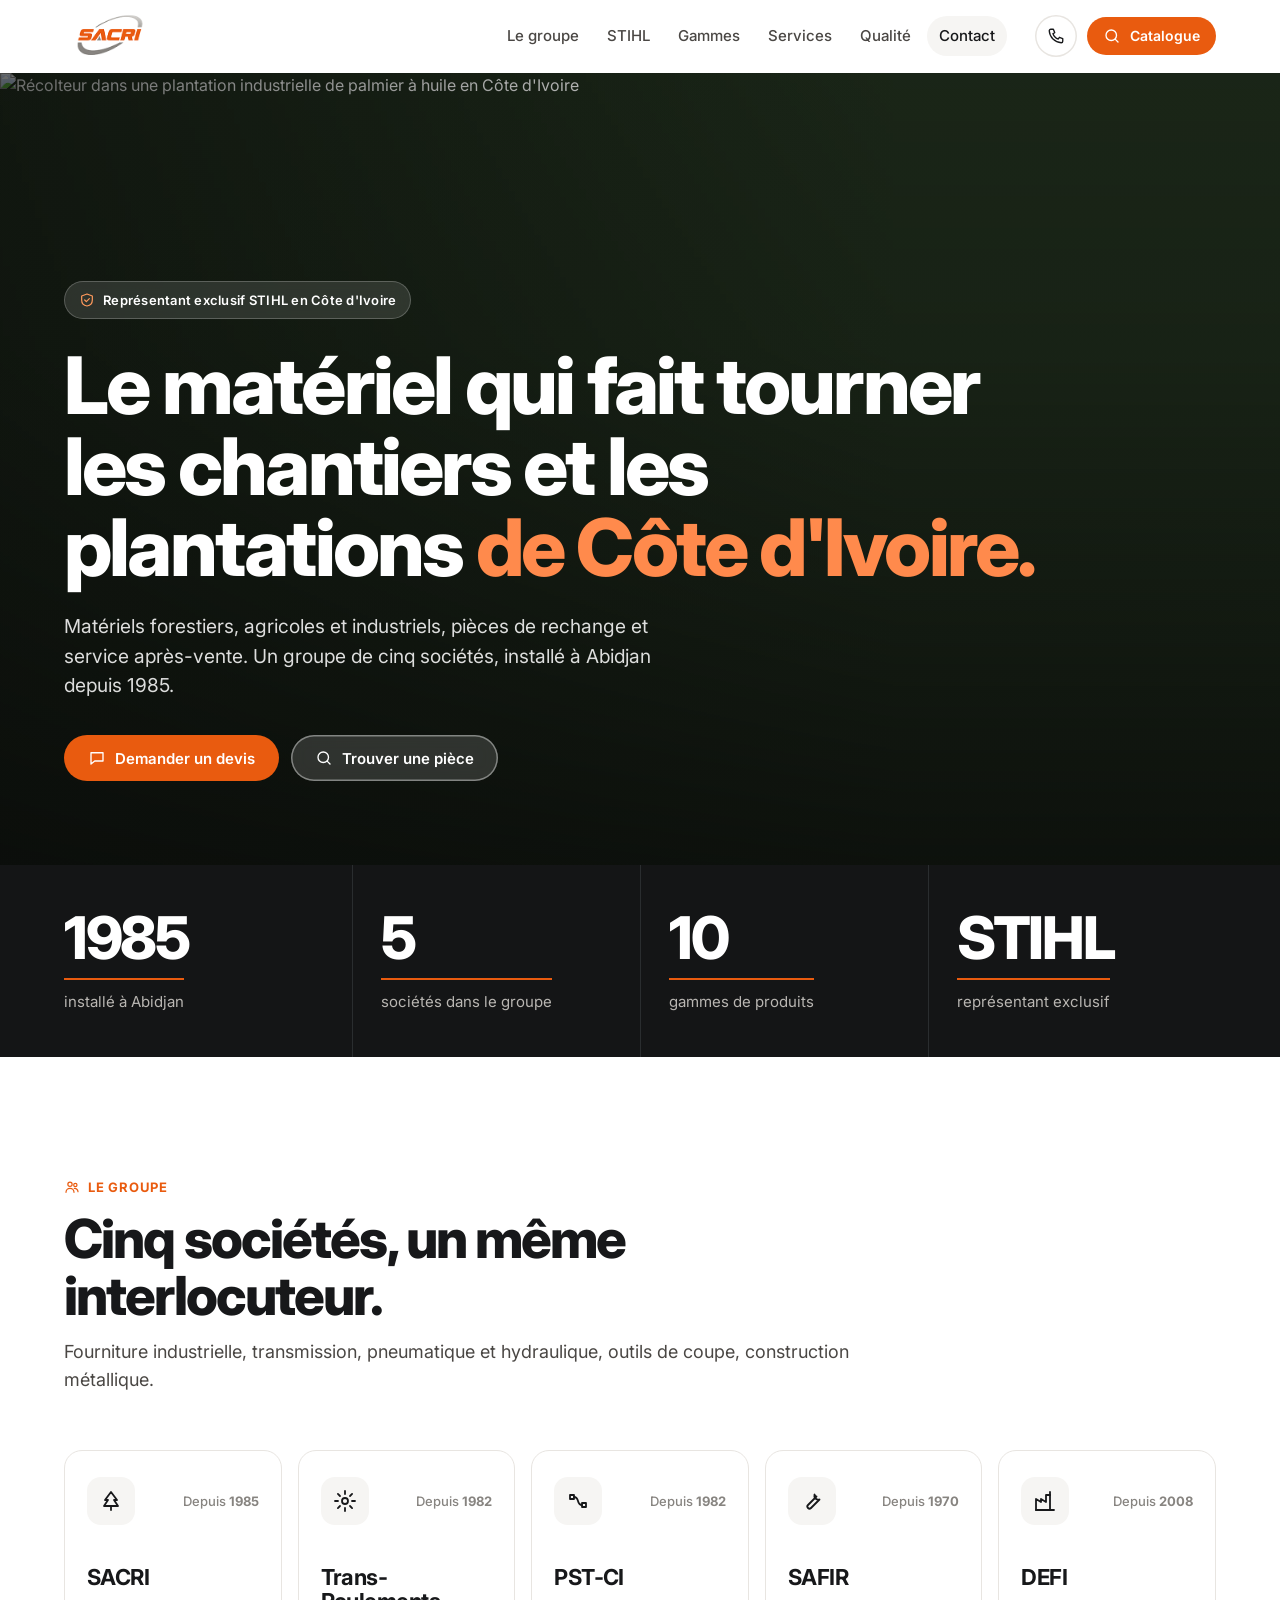
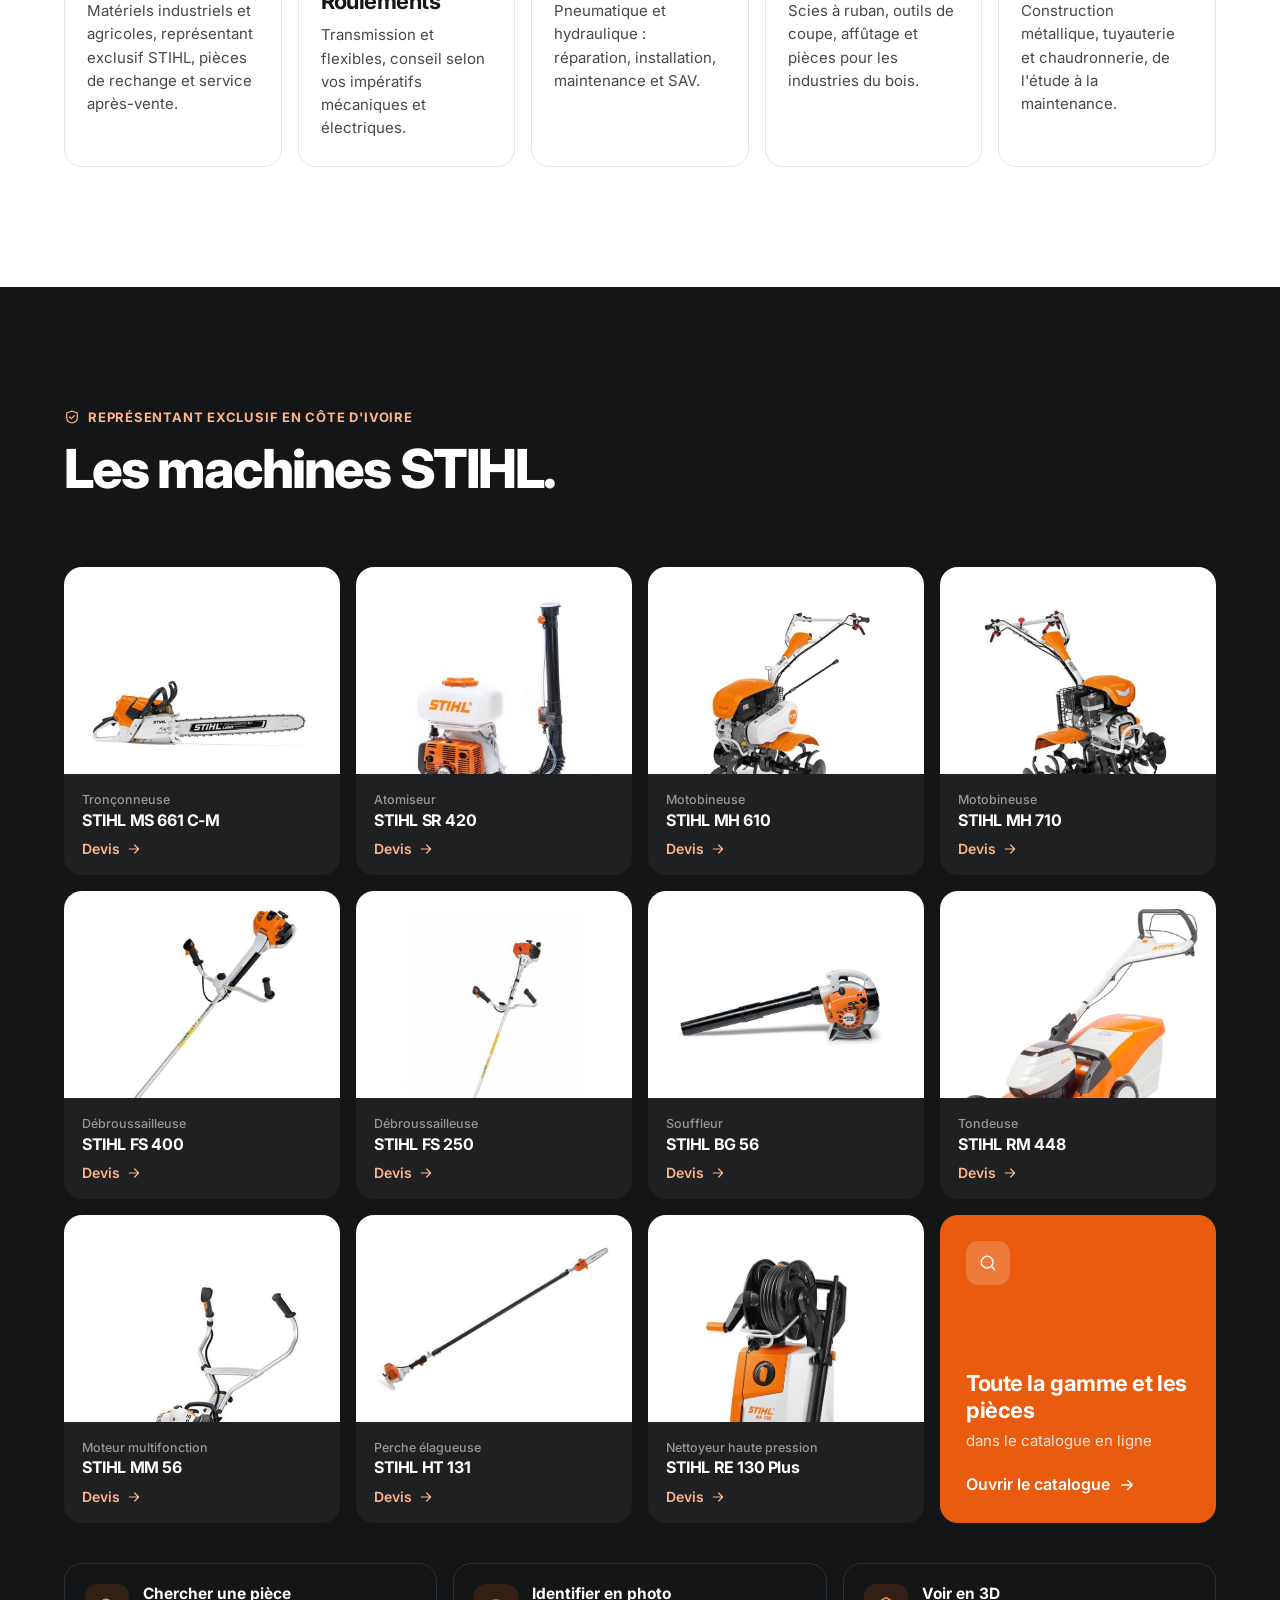
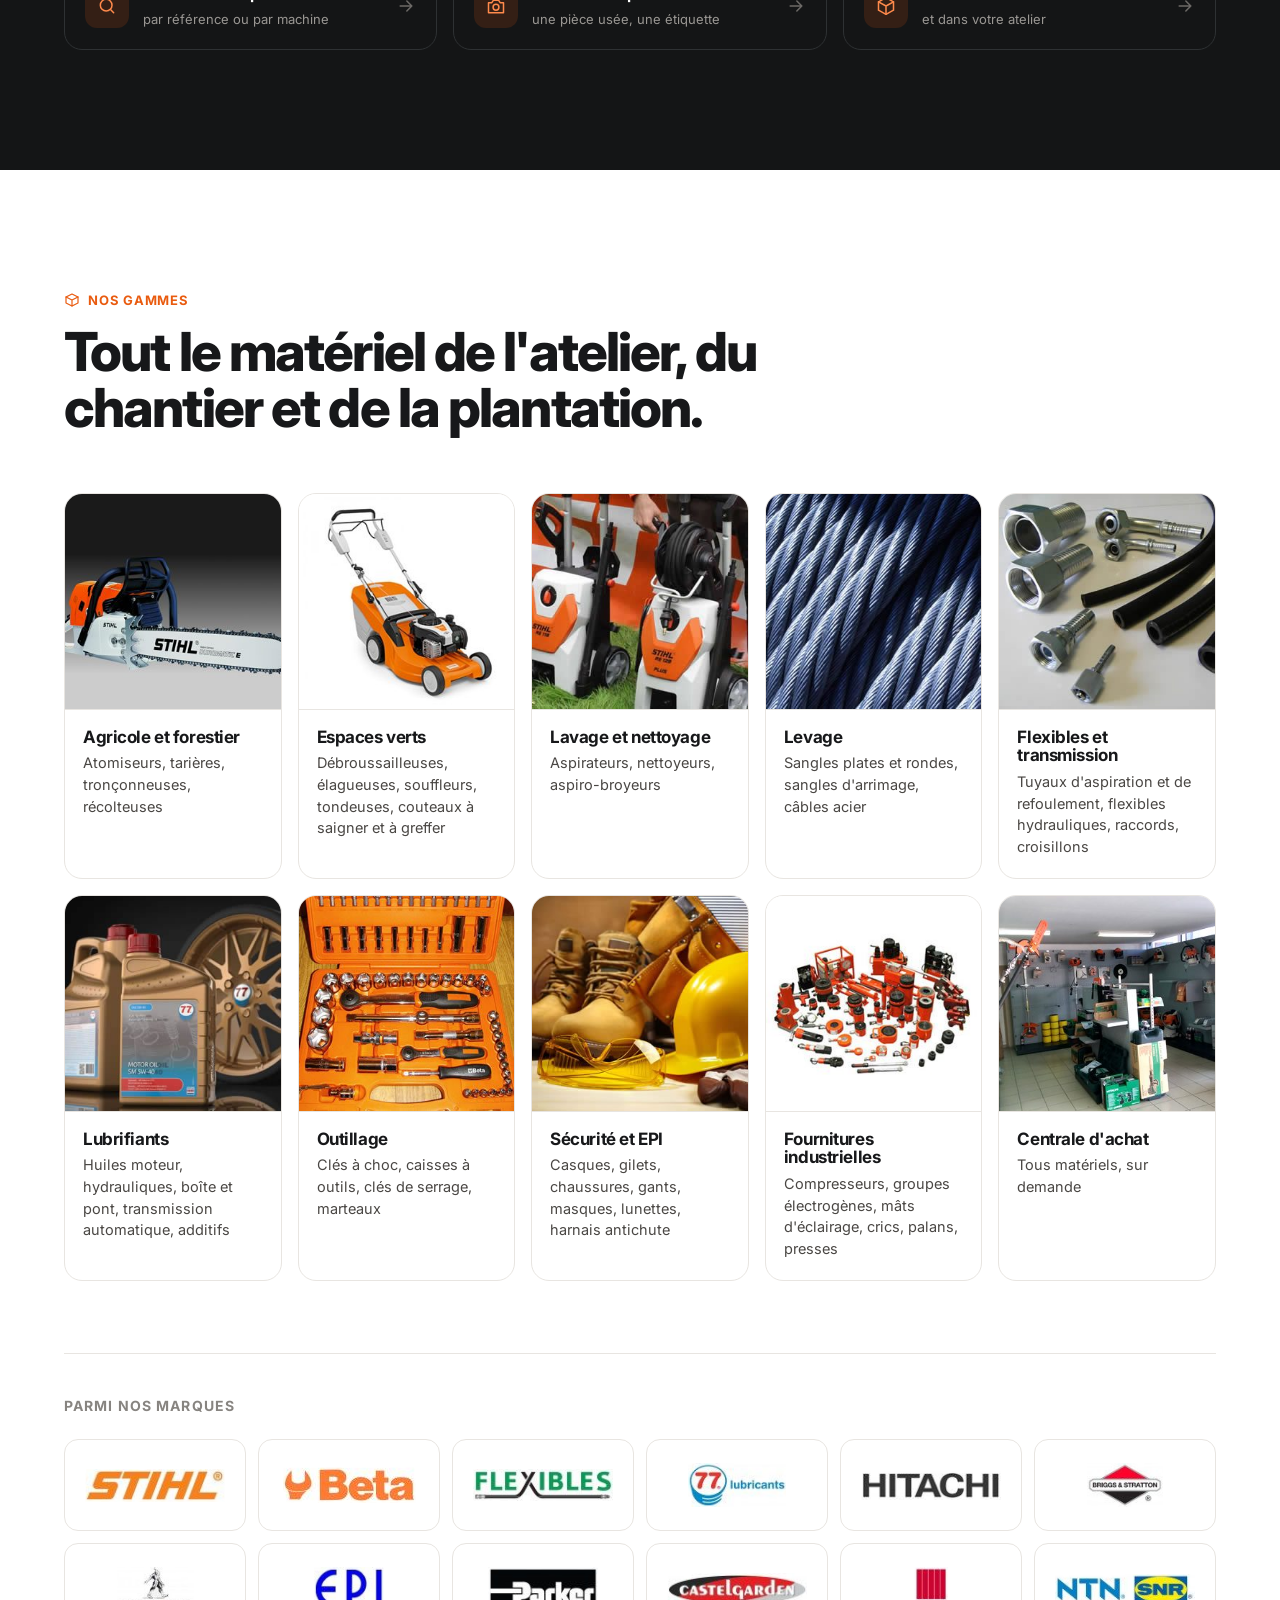
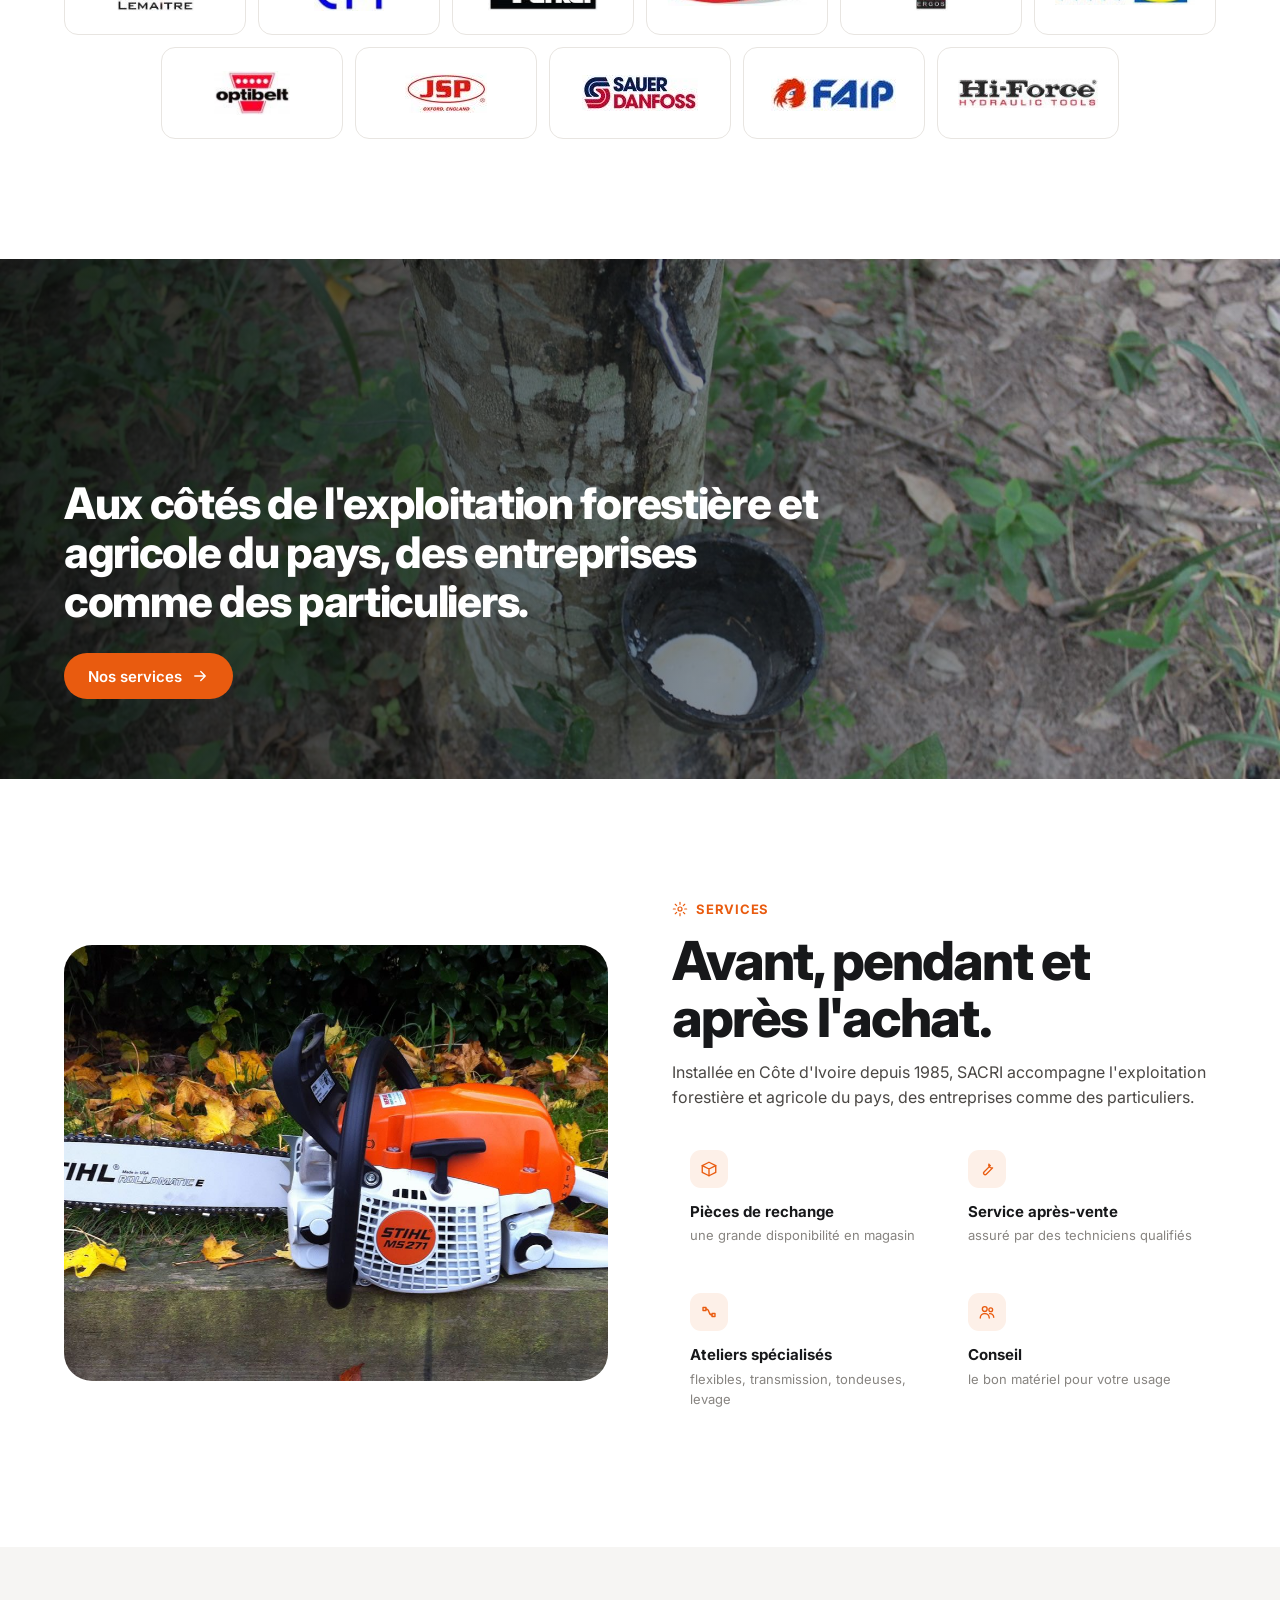
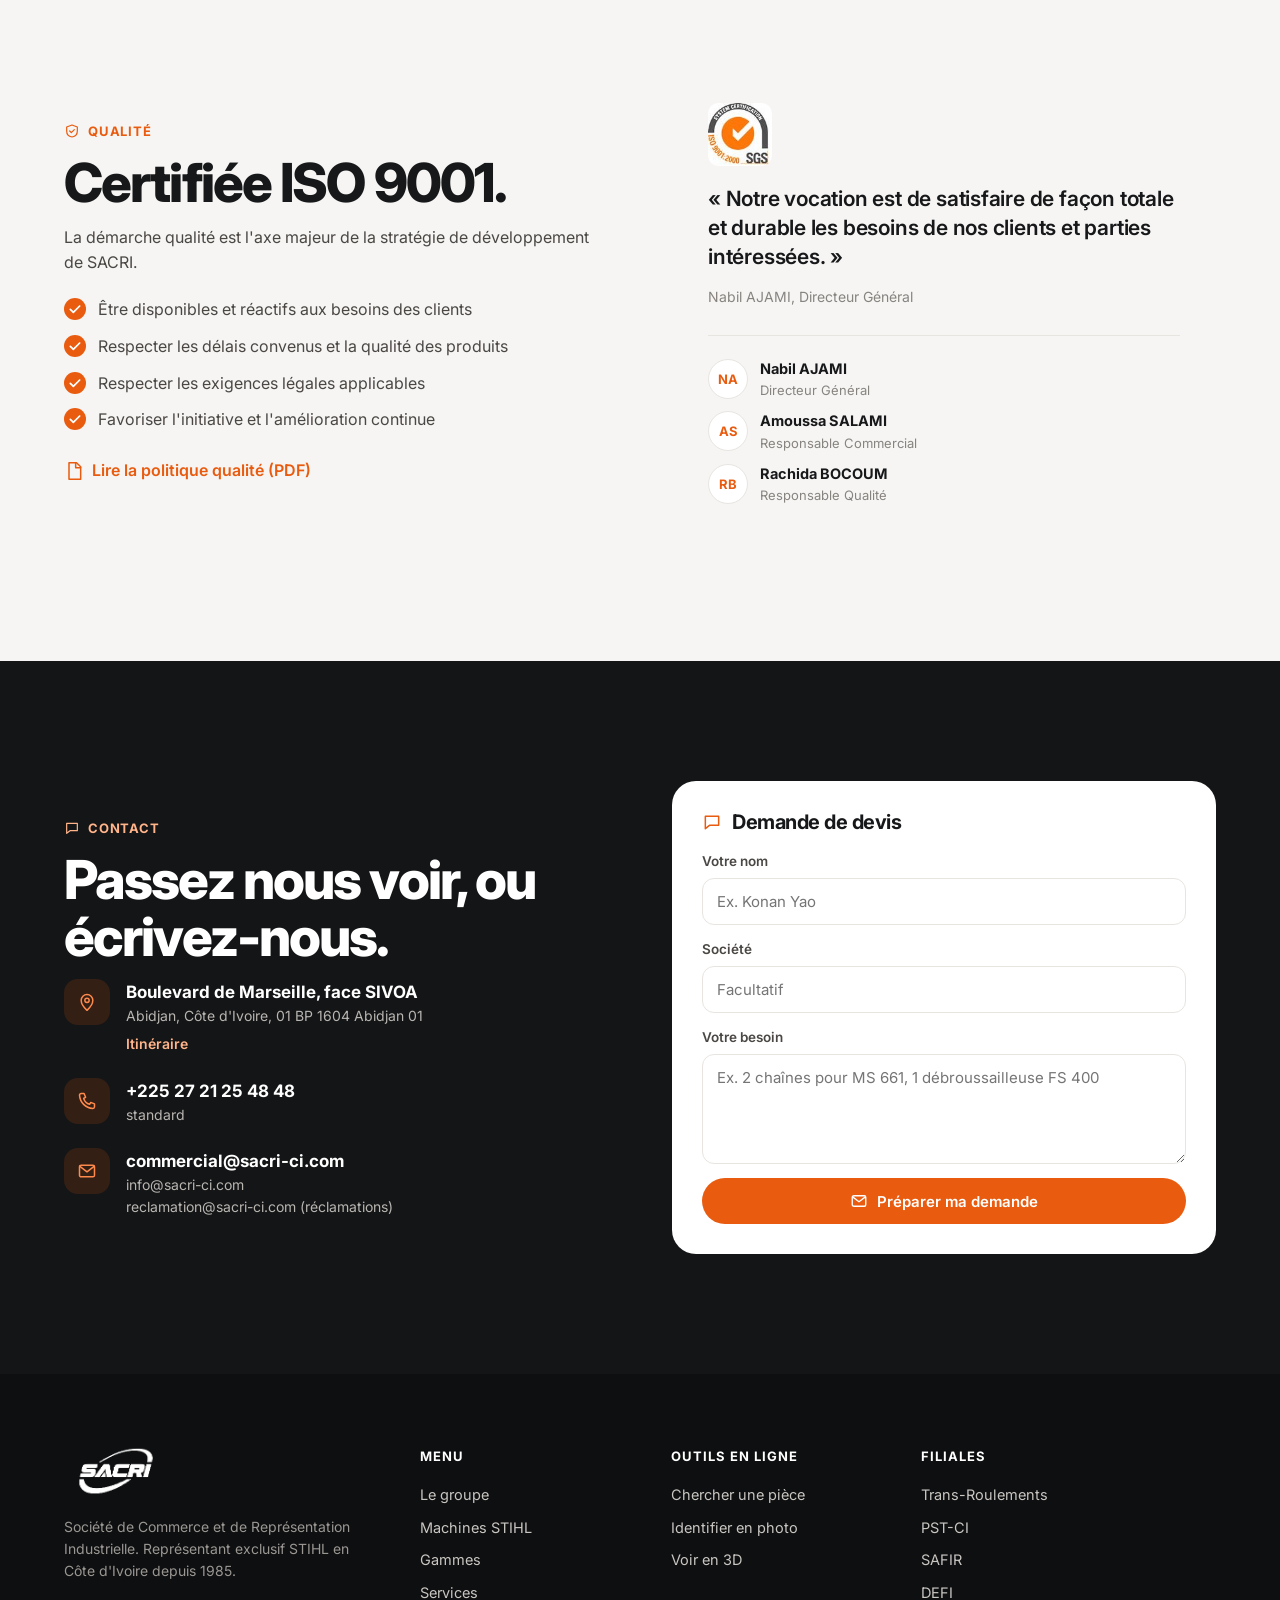
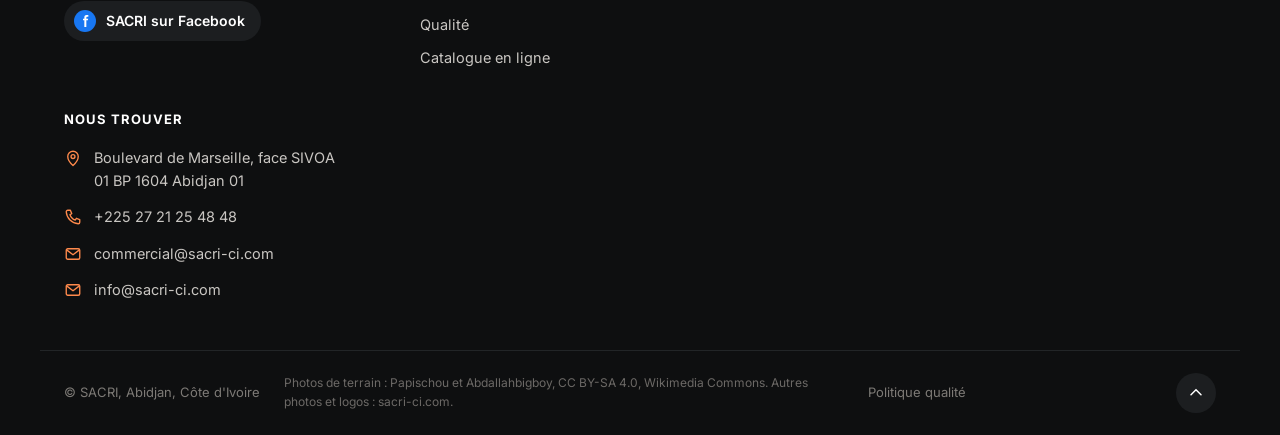
==== commit b32d5574: "Mise à jour du 24/11 : direction artistique terrain, contenus visibles sans défilement, catalogue éc" ====
--- a/index.html
+++ b/index.html
@@ -10,7 +10,7 @@
 <link rel="preconnect" href="https://fonts.googleapis.com">
 <link rel="preconnect" href="https://fonts.gstatic.com" crossorigin>
 <link href="https://fonts.googleapis.com/css2?family=Inter:wght@400;500;600;700;800&display=swap" rel="stylesheet">
-<link rel="stylesheet" href="style.css?v=20261119">
+<link rel="stylesheet" href="style.css?v=20261124">
 </head>
 <body>
 
@@ -63,65 +63,45 @@
 </div></header>
 
 <section class="hero" id="accueil">
-  <div class="wrap hero-grid">
-    <div class="hero-txt rv">
-      <div class="pill"><svg><use href="#i-shield"/></svg>Représentant exclusif STIHL en Côte d'Ivoire</div>
-      <h1>Le matériel qui fait tourner <em>les chantiers et les plantations</em> de Côte d'Ivoire.</h1>
-      <p class="lead">Matériels forestiers, agricoles et industriels, pièces de rechange et service après-vente. Un groupe de cinq sociétés, installé à Abidjan depuis 1985.</p>
-      <div class="ctas">
-        <a class="btn" href="#contact"><svg><use href="#i-chat"/></svg>Demander un devis</a>
-        <a class="btn btn-line" href="https://leslita06.github.io/sacri-catalogue/" target="_blank" rel="noopener"><svg><use href="#i-search"/></svg>Trouver une pièce</a>
-      </div>
-      <ul class="hero-ticks">
-        <li><svg><use href="#i-box"/></svg>Pièces de rechange disponibles</li>
-        <li><svg><use href="#i-wrench"/></svg>SAV par des techniciens qualifiés</li>
-      </ul>
-    </div>
-    <div class="hero-vis rv d2">
-      <div class="hero-img"><img src="assets/img/hero-stihl.jpg" alt="Gamme de machines STIHL : atomiseurs, pulvérisateur, tronçonneuses, débroussailleuses" width="1500" height="800"></div>
-      <div class="chip chip-a"><span class="chip-i"><svg><use href="#i-shield"/></svg></span><div><b>ISO 9001</b><small>démarche qualité certifiée</small></div></div>
-      <div class="chip chip-b"><span class="chip-i"><svg><use href="#i-cube"/></svg></span><div><b>Voir en 3D</b><small><a href="https://leslita06.github.io/sacri-3d/" target="_blank" rel="noopener">nos machines à 360°</a></small></div></div>
+  <div class="hero-bg"><img src="assets/img/terrain-palmeraie.jpg" alt="Récolteur dans une plantation industrielle de palmier à huile en Côte d'Ivoire" width="1920" height="1279" fetchpriority="high"></div>
+  <div class="wrap hero-in">
+    <div class="pill"><svg><use href="#i-shield"/></svg>Représentant exclusif STIHL en Côte d'Ivoire</div>
+    <h1>Le matériel qui fait tourner les chantiers et les plantations <em>de Côte d'Ivoire.</em></h1>
+    <p class="lead">Matériels forestiers, agricoles et industriels, pièces de rechange et service après-vente. Un groupe de cinq sociétés, installé à Abidjan depuis 1985.</p>
+    <div class="ctas">
+      <a class="btn" href="#contact"><svg><use href="#i-chat"/></svg>Demander un devis</a>
+      <a class="btn btn-glass" href="https://leslita06.github.io/sacri-catalogue/" target="_blank" rel="noopener"><svg><use href="#i-search"/></svg>Trouver une pièce</a>
     </div>
   </div>
 </section>
 
 <section class="stats" aria-label="Chiffres clés">
   <div class="wrap stats-in">
-    <div class="rv"><b data-count="1985" data-plain="1">1985</b><span>installée à Abidjan</span></div>
-    <div class="rv d1"><b data-count="5">5</b><span>sociétés dans le groupe</span></div>
-    <div class="rv d2"><b data-count="10">10</b><span>familles de produits</span></div>
-    <div class="rv d3"><b>STIHL</b><span>représentant exclusif</span></div>
+    <div><b>1985</b><span>installé à Abidjan</span></div>
+    <div><b>5</b><span>sociétés dans le groupe</span></div>
+    <div><b>10</b><span>gammes de produits</span></div>
+    <div><b>STIHL</b><span>représentant exclusif</span></div>
   </div>
 </section>
 
 <section id="groupe">
 <div class="wrap">
-  <div class="head rv"><div class="eyebrow"><svg><use href="#i-users"/></svg>Le groupe</div><h2>Cinq sociétés, un même interlocuteur.</h2>
+  <div class="head"><div class="eyebrow"><svg><use href="#i-users"/></svg>Le groupe</div><h2>Cinq sociétés, un même interlocuteur.</h2>
   <p class="sub">Fourniture industrielle, transmission, pneumatique et hydraulique, outils de coupe, construction métallique.</p></div>
   <div class="socs">
-    <article class="soc soc-main rv">
-      <div class="soc-logo"><img src="assets/img/logo-transp.png" alt="SACRI" loading="lazy"></div>
-      <div class="soc-y"><svg><use href="#i-clock"/></svg>Depuis 1985</div><h3>SACRI</h3>
-      <p>Matériels industriels et agricoles, représentant exclusif STIHL, pièces de rechange et service après-vente.</p>
-    </article>
-    <article class="soc rv d1"><div class="soc-logo"><img src="assets/img/f-trans-logo.png" alt="Trans-Roulements" loading="lazy"></div><div class="soc-y"><svg><use href="#i-clock"/></svg>Créée en 1982</div><h3>Trans-Roulements</h3><p>Fourniture industrielle pour la transmission et les flexibles, conseil selon vos impératifs mécaniques et électriques.</p></article>
-    <article class="soc rv d2"><div class="soc-logo"><img src="assets/img/f-pst-logo.png" alt="PST-CI" loading="lazy"></div><div class="soc-y"><svg><use href="#i-clock"/></svg>Depuis 1982</div><h3>PST-CI</h3><p>Matériels pneumatiques et hydrauliques : réparation, installation, maintenance et SAV.</p></article>
-    <article class="soc rv d1"><div class="soc-logo"><img src="assets/img/f-safir-logo.png" alt="SAFIR" loading="lazy"></div><div class="soc-y"><svg><use href="#i-clock"/></svg>Créée en 1970</div><h3>SAFIR</h3><p>Scies à ruban, outils de coupe, affûtage et pièces pour les industries du bois.</p></article>
-    <article class="soc rv d2"><div class="soc-logo"><img src="assets/img/f-defi-logo.png" alt="DEFI" loading="lazy"></div><div class="soc-y"><svg><use href="#i-clock"/></svg>Créée en 2008</div><h3>DEFI</h3><p>Construction métallique, tuyauterie et chaudronnerie, de l'étude à la maintenance.</p></article>
+    <article class="soc"><div class="soc-top"><span class="soc-i"><svg><use href="#i-tree"/></svg></span><span class="soc-y">1985</span></div><h3>SACRI</h3><p>Matériels industriels et agricoles, représentant exclusif STIHL, pièces de rechange et service après-vente.</p></article>
+    <article class="soc"><div class="soc-top"><span class="soc-i"><svg><use href="#i-gear"/></svg></span><span class="soc-y">1982</span></div><h3>Trans-Roulements</h3><p>Transmission et flexibles, conseil selon vos impératifs mécaniques et électriques.</p></article>
+    <article class="soc"><div class="soc-top"><span class="soc-i"><svg><use href="#i-hose"/></svg></span><span class="soc-y">1982</span></div><h3>PST-CI</h3><p>Pneumatique et hydraulique : réparation, installation, maintenance et SAV.</p></article>
+    <article class="soc"><div class="soc-top"><span class="soc-i"><svg><use href="#i-wrench"/></svg></span><span class="soc-y">1970</span></div><h3>SAFIR</h3><p>Scies à ruban, outils de coupe, affûtage et pièces pour les industries du bois.</p></article>
+    <article class="soc"><div class="soc-top"><span class="soc-i"><svg><use href="#i-factory"/></svg></span><span class="soc-y">2008</span></div><h3>DEFI</h3><p>Construction métallique, tuyauterie et chaudronnerie, de l'étude à la maintenance.</p></article>
   </div>
 </div>
 </section>
 
 <section id="stihl" class="dark">
 <div class="wrap">
-  <div class="head head-row rv">
+  <div class="head head-row">
     <div><div class="eyebrow light"><svg><use href="#i-shield"/></svg>Représentant exclusif en Côte d'Ivoire</div><h2>Les machines STIHL.</h2></div>
-    <div class="tabs" role="tablist" aria-label="Filtrer les machines">
-      <button class="tab on" data-f="all" role="tab" aria-selected="true">Tout</button>
-      <button class="tab" data-f="foret" role="tab" aria-selected="false"><svg><use href="#i-tree"/></svg>Forêt et agriculture</button>
-      <button class="tab" data-f="ev" role="tab" aria-selected="false"><svg><use href="#i-leaf"/></svg>Espaces verts</button>
-      <button class="tab" data-f="net" role="tab" aria-selected="false"><svg><use href="#i-drop"/></svg>Nettoyage</button>
-    </div>
   </div>
   <div class="machines" id="machines">
     <article data-c="foret"><div class="mi"><img src="assets/img/ms661.jpg" alt="Tronçonneuse STIHL MS 661 C-M" loading="lazy"></div><div class="mt"><small>Tronçonneuse</small><h3>STIHL MS 661 C-M</h3><button class="lnk" data-devis="Tronçonneuse STIHL MS 661 C-M">Devis<svg><use href="#i-arrow"/></svg></button></div></article>
@@ -135,10 +115,11 @@
     <article data-c="ev"><div class="mi"><img src="assets/img/mm56.jpg" alt="Moteur multifonction STIHL MM 56" loading="lazy"></div><div class="mt"><small>Moteur multifonction</small><h3>STIHL MM 56</h3><button class="lnk" data-devis="Moteur multifonction STIHL MM 56">Devis<svg><use href="#i-arrow"/></svg></button></div></article>
     <article data-c="ev"><div class="mi"><img src="assets/img/ht131.jpg" alt="Perche élagueuse STIHL HT 131" loading="lazy"></div><div class="mt"><small>Perche élagueuse</small><h3>STIHL HT 131</h3><button class="lnk" data-devis="Perche élagueuse STIHL HT 131">Devis<svg><use href="#i-arrow"/></svg></button></div></article>
     <article data-c="net"><div class="mi"><img src="assets/img/re130.jpg" alt="Nettoyeur haute pression STIHL RE 130 Plus" loading="lazy"></div><div class="mt"><small>Nettoyeur haute pression</small><h3>STIHL RE 130 Plus</h3><button class="lnk" data-devis="Nettoyeur STIHL RE 130 Plus">Devis<svg><use href="#i-arrow"/></svg></button></div></article>
-  </div>
-  <div class="tools rv">
+    <a class="m-all" href="https://leslita06.github.io/sacri-catalogue/" target="_blank" rel="noopener"><span class="tool-i"><svg><use href="#i-search"/></svg></span><b>Toute la gamme et les pièces</b><small>dans le catalogue en ligne</small><span class="go-l">Ouvrir le catalogue<svg><use href="#i-arrow"/></svg></span></a>
+  </div>
+  <div class="tools">
     <a class="tool" href="https://leslita06.github.io/sacri-catalogue/" target="_blank" rel="noopener"><span class="tool-i"><svg><use href="#i-search"/></svg></span><div><b>Chercher une pièce</b><small>par référence ou par machine</small></div><svg class="go"><use href="#i-arrow"/></svg></a>
-    <a class="tool" href="https://leslita06.github.io/sacri-catalogue/#photo" target="_blank" rel="noopener"><span class="tool-i"><svg><use href="#i-camera"/></svg></span><div><b>Identifier en photo</b><small>une pièce usée, une étiquette</small></div><svg class="go"><use href="#i-arrow"/></svg></a>
+    <a class="tool" href="https://leslita06.github.io/sacri-catalogue/#photo-id" target="_blank" rel="noopener"><span class="tool-i"><svg><use href="#i-camera"/></svg></span><div><b>Identifier en photo</b><small>une pièce usée, une étiquette</small></div><svg class="go"><use href="#i-arrow"/></svg></a>
     <a class="tool" href="https://leslita06.github.io/sacri-3d/" target="_blank" rel="noopener"><span class="tool-i"><svg><use href="#i-cube"/></svg></span><div><b>Voir en 3D</b><small>et dans votre atelier</small></div><svg class="go"><use href="#i-arrow"/></svg></a>
   </div>
 </div>
@@ -146,27 +127,53 @@
 
 <section id="gammes">
 <div class="wrap">
-  <div class="head rv"><div class="eyebrow"><svg><use href="#i-box"/></svg>Nos gammes</div><h2>Tout le matériel de l'atelier, du chantier et de la plantation.</h2></div>
+  <div class="head"><div class="eyebrow"><svg><use href="#i-box"/></svg>Nos gammes</div><h2>Tout le matériel de l'atelier, du chantier et de la plantation.</h2></div>
   <div class="gammes">
-    <div class="g rv"><span class="g-i"><svg><use href="#i-tree"/></svg></span><h3>Agricole et forestier</h3><p>Atomiseurs, tarières, tronçonneuses, récolteuses</p></div>
-    <div class="g rv d1"><span class="g-i"><svg><use href="#i-leaf"/></svg></span><h3>Espaces verts</h3><p>Débroussailleuses, élagueuses, souffleurs, tondeuses, couteaux à saigner et à greffer</p></div>
-    <div class="g rv d2"><span class="g-i"><svg><use href="#i-drop"/></svg></span><h3>Lavage et nettoyage</h3><p>Aspirateurs, nettoyeurs, aspiro-broyeurs</p></div>
-    <div class="g rv"><span class="g-i"><svg><use href="#i-hook"/></svg></span><h3>Levage</h3><p>Sangles plates et rondes, sangles d'arrimage, câbles acier</p></div>
-    <div class="g rv d1"><span class="g-i"><svg><use href="#i-hose"/></svg></span><h3>Flexibles et transmission</h3><p>Tuyaux d'aspiration et de refoulement, flexibles hydrauliques, raccords, croisillons</p></div>
-    <div class="g rv d2"><span class="g-i"><svg><use href="#i-oil"/></svg></span><h3>Lubrifiants</h3><p>Huiles moteur, hydrauliques, boîte et pont, transmission automatique, additifs</p></div>
-    <div class="g rv"><span class="g-i"><svg><use href="#i-wrench"/></svg></span><h3>Outillage</h3><p>Clés à choc, caisses à outils, clés de serrage, marteaux</p></div>
-    <div class="g rv d1"><span class="g-i"><svg><use href="#i-helmet"/></svg></span><h3>Sécurité et EPI</h3><p>Casques, gilets, chaussures, gants, masques, lunettes, harnais antichute</p></div>
-    <div class="g rv d2"><span class="g-i"><svg><use href="#i-factory"/></svg></span><h3>Fournitures industrielles</h3><p>Compresseurs, groupes électrogènes, mâts d'éclairage, crics, palans, presses</p></div>
-    <div class="g rv"><span class="g-i"><svg><use href="#i-cart"/></svg></span><h3>Centrale d'achat</h3><p>Tous matériels, sur demande</p></div>
-  </div>
-  <div class="marques rv"><span>Parmi nos marques</span><img src="assets/img/marques.jpg" alt="Marques distribuées par SACRI" loading="lazy"></div>
-</div>
-</section>
-
-<section id="services" class="soft">
+    <a class="g" href="https://leslita06.github.io/sacri-catalogue/" target="_blank" rel="noopener"><span class="g-img"><img src="assets/img/g-agri.jpg" alt="" loading="lazy"></span><span class="g-t"><h3>Agricole et forestier</h3><p>Atomiseurs, tarières, tronçonneuses, récolteuses</p></span></a>
+    <a class="g" href="https://leslita06.github.io/sacri-catalogue/" target="_blank" rel="noopener"><span class="g-img"><img src="assets/img/g-ev.jpg" alt="" loading="lazy"></span><span class="g-t"><h3>Espaces verts</h3><p>Débroussailleuses, élagueuses, souffleurs, tondeuses, couteaux à saigner et à greffer</p></span></a>
+    <a class="g" href="https://leslita06.github.io/sacri-catalogue/" target="_blank" rel="noopener"><span class="g-img"><img src="assets/img/g-lavage.jpg" alt="" loading="lazy"></span><span class="g-t"><h3>Lavage et nettoyage</h3><p>Aspirateurs, nettoyeurs, aspiro-broyeurs</p></span></a>
+    <a class="g" href="https://leslita06.github.io/sacri-catalogue/" target="_blank" rel="noopener"><span class="g-img"><img src="assets/img/g-levage.jpg" alt="" loading="lazy"></span><span class="g-t"><h3>Levage</h3><p>Sangles plates et rondes, sangles d'arrimage, câbles acier</p></span></a>
+    <a class="g" href="https://leslita06.github.io/sacri-catalogue/" target="_blank" rel="noopener"><span class="g-img"><img src="assets/img/g-flex.jpg" alt="" loading="lazy"></span><span class="g-t"><h3>Flexibles et transmission</h3><p>Tuyaux d'aspiration et de refoulement, flexibles hydrauliques, raccords, croisillons</p></span></a>
+    <a class="g" href="https://leslita06.github.io/sacri-catalogue/" target="_blank" rel="noopener"><span class="g-img"><img src="assets/img/g-lub.jpg" alt="" loading="lazy"></span><span class="g-t"><h3>Lubrifiants</h3><p>Huiles moteur, hydrauliques, boîte et pont, transmission automatique, additifs</p></span></a>
+    <a class="g" href="https://leslita06.github.io/sacri-catalogue/" target="_blank" rel="noopener"><span class="g-img"><img src="assets/img/g-outillage.jpg" alt="" loading="lazy"></span><span class="g-t"><h3>Outillage</h3><p>Clés à choc, caisses à outils, clés de serrage, marteaux</p></span></a>
+    <a class="g" href="https://leslita06.github.io/sacri-catalogue/" target="_blank" rel="noopener"><span class="g-img"><img src="assets/img/g-epi.jpg" alt="" loading="lazy"></span><span class="g-t"><h3>Sécurité et EPI</h3><p>Casques, gilets, chaussures, gants, masques, lunettes, harnais antichute</p></span></a>
+    <a class="g" href="https://leslita06.github.io/sacri-catalogue/" target="_blank" rel="noopener"><span class="g-img"><img src="assets/img/g-fourn.jpg" alt="" loading="lazy"></span><span class="g-t"><h3>Fournitures industrielles</h3><p>Compresseurs, groupes électrogènes, mâts d'éclairage, crics, palans, presses</p></span></a>
+    <a class="g" href="https://leslita06.github.io/sacri-catalogue/" target="_blank" rel="noopener"><span class="g-img"><img src="assets/img/g-centrale.jpg" alt="" loading="lazy"></span><span class="g-t"><h3>Centrale d'achat</h3><p>Tous matériels, sur demande</p></span></a>
+  </div>
+  <div class="marques"><h3>Parmi nos marques</h3><ul>
+    <li><img src="assets/img/marques/m00.png" alt="STIHL" loading="lazy"></li>
+    <li><img src="assets/img/marques/m01.png" alt="Beta" loading="lazy"></li>
+    <li><img src="assets/img/marques/m02.png" alt="Flexibles" loading="lazy"></li>
+    <li><img src="assets/img/marques/m03.png" alt="77 Lubricants" loading="lazy"></li>
+    <li><img src="assets/img/marques/m04.png" alt="Hitachi" loading="lazy"></li>
+    <li><img src="assets/img/marques/m05.png" alt="Briggs and Stratton" loading="lazy"></li>
+    <li><img src="assets/img/marques/m06.png" alt="Lemaitre" loading="lazy"></li>
+    <li><img src="assets/img/marques/m07.png" alt="EPI" loading="lazy"></li>
+    <li><img src="assets/img/marques/m08.png" alt="Parker" loading="lazy"></li>
+    <li><img src="assets/img/marques/m09.png" alt="Castelgarden" loading="lazy"></li>
+    <li><img src="assets/img/marques/m10.png" alt="Ergos" loading="lazy"></li>
+    <li><img src="assets/img/marques/m11.png" alt="NTN SNR" loading="lazy"></li>
+    <li><img src="assets/img/marques/m12.png" alt="Optibelt" loading="lazy"></li>
+    <li><img src="assets/img/marques/m13.png" alt="JSP" loading="lazy"></li>
+    <li><img src="assets/img/marques/m14.png" alt="Sauer Danfoss" loading="lazy"></li>
+    <li><img src="assets/img/marques/m15.png" alt="FAIP" loading="lazy"></li>
+    <li><img src="assets/img/marques/m16.png" alt="Hi-Force" loading="lazy"></li>
+  </ul></div>
+</div>
+</section>
+
+<section class="band" aria-label="Sur le terrain">
+  <img src="assets/img/terrain-hevea.jpg" alt="Saignée d'un hévéa, latex recueilli dans une coupelle" loading="lazy" width="1600" height="1066">
+  <div class="wrap band-in">
+    <p class="band-q">Aux côtés de l'exploitation forestière et agricole du pays, des entreprises comme des particuliers.</p>
+    <a class="btn" href="#services">Nos services<svg><use href="#i-arrow"/></svg></a>
+  </div>
+</section>
+
+<section id="services">
 <div class="wrap split">
-  <div class="split-img rv"><img src="assets/img/hero-ms.jpg" alt="Tronçonneuse STIHL MS 271" loading="lazy"></div>
-  <div class="rv d1">
+  <div class="split-img"><img src="assets/img/hero-ms.jpg" alt="Tronçonneuse STIHL MS 271" loading="lazy"></div>
+  <div>
     <div class="eyebrow"><svg><use href="#i-gear"/></svg>Services</div>
     <h2>Avant, pendant et après l'achat.</h2>
     <p>Installée en Côte d'Ivoire depuis 1985, SACRI accompagne l'exploitation forestière et agricole du pays, des entreprises comme des particuliers.</p>
@@ -180,9 +187,9 @@
 </div>
 </section>
 
-<section id="qualite">
+<section id="qualite" class="soft">
 <div class="wrap split">
-  <div class="rv">
+  <div>
     <div class="eyebrow"><svg><use href="#i-shield"/></svg>Qualité</div>
     <h2>Certifiée ISO 9001.</h2>
     <p>La démarche qualité est l'axe majeur de la stratégie de développement de SACRI.</p>
@@ -194,7 +201,7 @@
     </ul>
     <a class="lnk-arrow" href="assets/politique-qualite-v4.pdf" target="_blank" rel="noopener"><svg><use href="#i-pdf"/></svg>Lire la politique qualité (PDF)</a>
   </div>
-  <div class="q-card rv d1">
+  <div class="q-card">
     <img src="assets/img/certif.jpg" alt="Certification ISO 9001" width="64" height="63">
     <blockquote>« Notre vocation est de satisfaire de façon totale et durable les besoins de nos clients et parties intéressées. »</blockquote>
     <cite>Nabil AJAMI, Directeur Général</cite>
@@ -209,7 +216,7 @@
 
 <section id="contact" class="dark">
 <div class="wrap split">
-  <div class="rv">
+  <div>
     <div class="eyebrow light"><svg><use href="#i-chat"/></svg>Contact</div>
     <h2>Passez nous voir, ou écrivez-nous.</h2>
     <ul class="coords">
@@ -218,7 +225,7 @@
       <li><span class="c-i"><svg><use href="#i-mail"/></svg></span><div><b><a href="mailto:commercial@sacri-ci.com">commercial@sacri-ci.com</a></b><small><a href="mailto:info@sacri-ci.com">info@sacri-ci.com</a></small><small><a href="mailto:reclamation@sacri-ci.com">reclamation@sacri-ci.com</a> (réclamations)</small></div></li>
     </ul>
   </div>
-  <form class="devis-form rv d1" id="devis-form">
+  <form class="devis-form" id="devis-form">
     <h3><svg><use href="#i-chat"/></svg>Demande de devis</h3>
     <label>Votre nom<input name="nom" required placeholder="Ex. Konan Yao" autocomplete="name"></label>
     <label>Société<input name="soc" placeholder="Facultatif" autocomplete="organization"></label>
@@ -247,6 +254,14 @@
       </ul>
     </div>
     <div>
+      <h4>Outils en ligne</h4>
+      <ul class="fl">
+        <li><a href="https://leslita06.github.io/sacri-catalogue/" target="_blank" rel="noopener">Chercher une pièce</a></li>
+        <li><a href="https://leslita06.github.io/sacri-catalogue/#photo-id" target="_blank" rel="noopener">Identifier en photo</a></li>
+        <li><a href="https://leslita06.github.io/sacri-3d/" target="_blank" rel="noopener">Voir en 3D</a></li>
+      </ul>
+    </div>
+    <div>
       <h4>Filiales</h4>
       <ul class="fl">
         <li><a href="#groupe">Trans-Roulements</a></li>
@@ -267,6 +282,7 @@
   </div>
   <div class="wrap foot-bar">
     <span>© SACRI, Abidjan, Côte d'Ivoire</span>
+    <span class="cred">Photos de terrain : Papischou et Abdallahbigboy, CC BY-SA 4.0, Wikimedia Commons. Autres photos et logos : sacri-ci.com.</span>
     <a href="assets/politique-qualite-v4.pdf" target="_blank" rel="noopener">Politique qualité</a>
     <a href="#accueil" class="to-top" aria-label="Revenir en haut"><svg><use href="#i-up"/></svg></a>
   </div>
@@ -285,6 +301,6 @@
   </div>
 </div>
 
-<script src="app.js?v=20261119"></script>
+<script src="app.js?v=20261124"></script>
 </body>
 </html>
--- a/style.css
+++ b/style.css
@@ -7,15 +7,15 @@
 ul{list-style:none}
 svg{width:20px;height:20px;fill:none;stroke:currentColor;stroke-width:1.8;stroke-linecap:round;stroke-linejoin:round;flex:none}
 .wrap{max-width:1200px;margin:0 auto;padding:0 24px}
-section{padding:96px 0}
+section{padding:120px 0}
 h1,h2,h3{letter-spacing:-.025em;line-height:1.1}
-h2{font-size:clamp(28px,3.6vw,44px);font-weight:800;margin-bottom:14px}
+h2{font-size:clamp(32px,4.2vw,56px);letter-spacing:-.035em;line-height:1.05;font-weight:800;margin-bottom:14px}
 h3{font-size:18px;font-weight:700}
 p{color:var(--ink2)}
 .eyebrow{display:inline-flex;align-items:center;gap:8px;font-size:13px;font-weight:700;letter-spacing:.06em;text-transform:uppercase;color:var(--o);margin-bottom:14px}
 .eyebrow svg{width:16px;height:16px}
 .eyebrow.light{color:#FFB48A}
-.head{max-width:720px;margin-bottom:44px}
+.head{max-width:820px;margin-bottom:56px}
 .head-row{max-width:none;display:flex;justify-content:space-between;align-items:flex-end;gap:24px;flex-wrap:wrap}
 .sub{font-size:18px}
 
@@ -46,60 +46,15 @@
 .burger[aria-expanded=true] span:nth-child(3){transform:translateY(-6px) rotate(-45deg)}
 
 /* héros */
-.hero{padding:56px 0 72px;background:radial-gradient(1200px 500px at 85% -10%,var(--o-l),transparent 60%)}
-.hero-grid{display:grid;grid-template-columns:1fr 1.08fr;gap:56px;align-items:center}
-.pill{display:inline-flex;align-items:center;gap:8px;background:#fff;border:1px solid var(--line);border-radius:999px;padding:7px 14px 7px 10px;font-size:13px;font-weight:600;color:var(--ink2);margin-bottom:22px}
-.pill svg{color:var(--o);width:17px;height:17px}
-h1{font-size:clamp(36px,5vw,60px);font-weight:800;margin-bottom:20px}
-h1 em{font-style:normal;color:var(--o)}
-.lead{font-size:19px;max-width:540px;margin-bottom:30px}
-.ctas{display:flex;gap:12px;flex-wrap:wrap;margin-bottom:28px}
-.hero-ticks{display:flex;gap:22px;flex-wrap:wrap;font-size:14px;font-weight:500;color:var(--ink2)}
-.hero-ticks li{display:flex;align-items:center;gap:8px}
-.hero-ticks svg{color:var(--o);width:18px;height:18px}
-.hero-vis{position:relative}
-.hero-img{border-radius:28px;overflow:hidden;aspect-ratio:4/3.1;box-shadow:0 40px 80px -40px rgba(20,21,22,.45)}
-.hero-img img{width:100%;height:100%;object-fit:cover;object-position:45% 50%;transform:scale(1.04);transition:transform 1.6s var(--ease)}
-.hero-vis.in .hero-img img{transform:scale(1)}
-.chip{position:absolute;display:flex;align-items:center;gap:12px;background:rgba(255,255,255,.94);backdrop-filter:blur(10px);border-radius:16px;padding:12px 16px 12px 12px;box-shadow:0 18px 40px -18px rgba(0,0,0,.35);animation:float 6s ease-in-out infinite}
-.chip b{display:block;font-size:15px}
-.chip small{font-size:12.5px;color:var(--g)}
-.chip small a{color:var(--o);font-weight:600}
-.chip-i{width:40px;height:40px;border-radius:12px;background:var(--o-l);color:var(--o);display:grid;place-items:center}
-.chip-a{left:-26px;bottom:34px}
-.chip-b{right:-18px;top:28px;animation-delay:-3s}
 @keyframes float{0%,100%{transform:translateY(0)}50%{transform:translateY(-8px)}}
 
 /* chiffres */
-.stats{padding:0}
-.stats-in{display:grid;grid-template-columns:repeat(4,1fr);border-top:1px solid var(--line);border-bottom:1px solid var(--line)}
-.stats-in>div{padding:28px 24px;border-left:1px solid var(--line)}
-.stats-in>div:first-child{border-left:0;padding-left:0}
-.stats b{display:block;font-size:clamp(28px,3vw,38px);font-weight:800;letter-spacing:-.03em;color:var(--ink)}
-.stats span{font-size:14px;color:var(--g)}
 
 /* groupe */
-.socs{display:grid;grid-template-columns:1.4fr 1fr 1fr;grid-template-rows:auto auto;gap:18px}
-.soc{background:#fff;border:1px solid var(--line);border-radius:var(--r);padding:24px;transition:transform .35s var(--ease),box-shadow .35s,border-color .35s}
-.soc:hover{transform:translateY(-4px);box-shadow:0 22px 44px -26px rgba(0,0,0,.35);border-color:transparent}
-.soc-main{grid-row:span 2;background:linear-gradient(160deg,var(--o-l),#fff 70%);display:flex;flex-direction:column;justify-content:flex-end}
-.soc-main .soc-logo{height:120px;margin-bottom:auto}
-.soc-main h3{font-size:30px}
-.soc-logo{height:56px;margin-bottom:18px;display:flex;align-items:center}
-.soc-logo img{height:100%;width:auto;max-width:190px;object-fit:contain;object-position:left center;mix-blend-mode:multiply}
-.soc-y{display:inline-flex;align-items:center;gap:6px;font-size:12.5px;font-weight:600;color:var(--o);margin-bottom:6px}
-.soc-y svg{width:14px;height:14px}
-.soc h3{margin-bottom:8px}
-.soc p{font-size:14.5px}
 
 /* STIHL */
 .dark{background:var(--dk);color:#fff}
 .dark p,.dark .sub{color:#B9B6B2}
-.tabs{display:flex;gap:6px;background:var(--dk2);padding:5px;border-radius:999px;flex-wrap:wrap}
-.tab{display:inline-flex;align-items:center;gap:7px;background:transparent;color:#C9C6C2;border:0;border-radius:999px;padding:10px 16px;font:600 14px/1 Inter,sans-serif;cursor:pointer;transition:.25s}
-.tab svg{width:16px;height:16px}
-.tab:hover{color:#fff}
-.tab.on{background:#fff;color:var(--ink)}
 .machines{display:grid;grid-template-columns:repeat(4,1fr);gap:16px}
 .machines article{background:var(--dk2);border-radius:var(--r);overflow:hidden;transition:transform .35s var(--ease),opacity .35s,background .35s}
 .machines article:hover{transform:translateY(-4px);background:#26292B}
@@ -125,18 +80,6 @@
 .tool:hover .go{transform:translateX(4px);color:var(--o)}
 
 /* gammes */
-.gammes{display:grid;grid-template-columns:repeat(5,1fr);gap:14px}
-.g{border:1px solid var(--line);border-radius:var(--r);padding:22px 20px;transition:transform .35s var(--ease),border-color .35s,box-shadow .35s;background:#fff}
-.g:hover{transform:translateY(-4px);border-color:var(--o);box-shadow:0 18px 36px -24px rgba(233,91,15,.5)}
-.g-i svg{width:22px;height:22px}
-.g-i{width:46px;height:46px;border-radius:14px;background:var(--o-l);color:var(--o);display:grid;place-items:center;margin-bottom:16px;transition:background .3s,color .3s}
-.g:hover .g-i{background:var(--o);color:#fff}
-.g h3{font-size:16px;margin-bottom:6px}
-.g p{font-size:13.5px;line-height:1.5}
-.marques{margin-top:44px;display:flex;align-items:center;gap:24px;border-top:1px solid var(--line);padding-top:28px}
-.marques span{font-size:13px;font-weight:700;letter-spacing:.06em;text-transform:uppercase;color:var(--g);white-space:nowrap}
-.marques img{flex:1;min-width:0;max-height:60px;object-fit:contain;object-position:left;filter:grayscale(1);opacity:.75;transition:.4s}
-.marques img:hover{filter:none;opacity:1}
 
 /* services */
 .soft{background:var(--soft)}
@@ -184,13 +127,13 @@
 .devis-form input:focus,.devis-form textarea:focus{outline:0;border-color:var(--o);box-shadow:0 0 0 4px var(--o-l)}
 
 /* pied de page */
+.soc-link{display:inline-flex;align-items:center;gap:10px;font-size:14px;font-weight:600;color:#fff;padding:9px 16px 9px 10px;border-radius:999px;background:#1C1E20;transition:.25s}
+.soc-link svg{width:22px;height:22px;padding:3px;border-radius:50%;background:#1877F2;color:#fff}
+.soc-link:hover{background:#26292B}
 .foot{background:#0E0F10;color:#C9C6C2;padding:72px 0 0}
 .foot-grid{display:grid;grid-template-columns:1.5fr 1fr 1fr 1.4fr;gap:40px;padding-bottom:48px}
 .foot-brand img{height:52px;width:auto;margin-bottom:18px}
 .foot-brand p{color:#9A9793;font-size:14px;max-width:320px;margin-bottom:20px}
-.soc-link{display:inline-flex;align-items:center;gap:10px;font-size:14px;font-weight:600;color:#fff;padding:9px 16px 9px 10px;border-radius:999px;background:#1C1E20;transition:.25s}
-.soc-link svg{width:22px;height:22px;padding:3px;border-radius:50%;background:#1877F2;color:#fff}
-.soc-link:hover{background:#26292B}
 .foot h4{font-size:13px;letter-spacing:.08em;text-transform:uppercase;color:#fff;margin-bottom:18px}
 .fl{display:grid;gap:10px;font-size:14.5px}
 .fl a{transition:color .2s,padding .2s}
@@ -216,15 +159,12 @@
 @keyframes fade{from{opacity:0}}
 
 /* apparitions au défilement */
-.rv{opacity:0;transform:translateY(22px);transition:opacity .8s var(--ease),transform .8s var(--ease)}
-.rv.in{opacity:1;transform:none}
-.d1{transition-delay:.08s}.d2{transition-delay:.16s}.d3{transition-delay:.24s}
-@media (prefers-reduced-motion:reduce){*,*::before,*::after{animation:none!important;transition:none!important}.rv{opacity:1;transform:none}}
+
 
 /* tablette */
 @media (max-width:1080px){
+  .gammes{grid-template-columns:repeat(3,1fr)}
   .machines{grid-template-columns:repeat(3,1fr)}
-  .gammes{grid-template-columns:repeat(3,1fr)}
   .foot-grid{grid-template-columns:1fr 1fr}
   #nav a{padding:8px 9px;font-size:14px}
 }
@@ -235,11 +175,6 @@
   #nav.open{transform:none;opacity:1;visibility:visible}
   #nav a{padding:13px 12px;font-size:16px}
   .top-act{margin-left:auto}
-  .hero-grid,.split{grid-template-columns:1fr;gap:40px}
-  .chip-a{left:12px}.chip-b{right:12px}
-  .socs{grid-template-columns:1fr 1fr}
-  .soc-main{grid-row:auto;grid-column:span 2}
-  .soc-main .soc-logo{height:80px;margin-bottom:18px}
   .tools{grid-template-columns:1fr}
 }
 /* téléphone */
@@ -252,32 +187,10 @@
   .hide-s{display:none}
   .btn-sm span{display:none}
   .btn-sm{width:42px;height:42px;padding:0}
-  .hero{padding:32px 0 52px}
-  .lead{font-size:17px}
-  .ctas .btn{flex:1 1 100%}
-  .hero-img{aspect-ratio:4/3.3;border-radius:22px}
-  .chip{padding:9px 12px 9px 9px;gap:9px}
-  .chip-i{width:34px;height:34px}
-  .chip b{font-size:13.5px}.chip small{font-size:11.5px}
-  .chip-a{left:10px;bottom:12px}.chip-b{right:10px;top:12px}
-  .stats-in{grid-template-columns:1fr 1fr}
-  .stats-in>div{padding:20px 0 20px 16px}
-  .stats-in>div:nth-child(odd){border-left:0;padding-left:0}
-  .stats-in>div:nth-child(-n+2){border-bottom:1px solid var(--line)}
-  .socs{grid-template-columns:1fr}
-  .soc-main{grid-column:auto}
   .head-row{flex-direction:column;align-items:flex-start}
-  .tabs{width:100%;flex-wrap:nowrap;overflow-x:auto;scrollbar-width:none}
-  .tabs::-webkit-scrollbar{display:none}
-  .tab{flex:none}
   .machines{grid-template-columns:1fr 1fr;gap:12px}
   .mt{padding:12px 12px 14px}
   .mt h3{font-size:14.5px}
-  .gammes{grid-template-columns:1fr 1fr;gap:10px}
-  .g{padding:16px 14px}
-  .g p{font-size:13px}
-  .marques{flex-direction:column;align-items:flex-start;gap:14px}
-  .marques img{max-height:none;width:100%}
   .svc{grid-template-columns:1fr}
   .q-card{padding:26px}
   .q-card blockquote{font-size:18px}
@@ -286,3 +199,108 @@
   .foot-brand,.foot-grid>div:last-child{grid-column:span 2}
   .foot-bar{flex-wrap:wrap;gap:12px 20px}
 }
+
+/* héros plein cadre */
+.hero{position:relative;min-height:min(88vh,820px);display:flex;align-items:flex-end;padding:0;color:#fff;overflow:hidden;background:#1d2a1a}
+.hero-bg{position:absolute;inset:0}
+.hero-bg img{width:100%;height:100%;object-fit:cover;object-position:40% 55%;animation:kb 18s ease-out both}
+@keyframes kb{from{transform:scale(1.08)}to{transform:scale(1)}}
+.hero::after{content:"";position:absolute;inset:0;background:linear-gradient(180deg,rgba(10,12,10,.15) 0,rgba(10,12,10,.25) 35%,rgba(10,12,10,.82) 100%),linear-gradient(90deg,rgba(10,12,10,.55) 0,transparent 70%)}
+.hero-in{position:relative;z-index:1;padding-top:140px;padding-bottom:84px;max-width:1200px;width:100%}
+.pill{display:inline-flex;align-items:center;gap:8px;font-size:13px;font-weight:600;letter-spacing:.02em;padding:8px 14px;border-radius:999px;background:rgba(255,255,255,.12);border:1px solid rgba(255,255,255,.22);backdrop-filter:blur(8px);margin-bottom:26px}
+.pill svg{width:16px;height:16px;color:#FF9A5C}
+h1{font-size:clamp(38px,6.2vw,84px);font-weight:800;letter-spacing:-.035em;line-height:1.02;max-width:980px;margin-bottom:24px;color:#fff}
+h1 em{font-style:normal;color:#FF8A4C}
+.lead{font-size:clamp(17px,1.5vw,20px);color:rgba(255,255,255,.86);max-width:640px;margin-bottom:34px}
+.ctas{display:flex;gap:12px;flex-wrap:wrap}
+.btn-glass{background:rgba(255,255,255,.14);color:#fff;box-shadow:inset 0 0 0 1.5px rgba(255,255,255,.4);backdrop-filter:blur(8px)}
+.btn-glass:hover{background:#fff;color:var(--ink);box-shadow:none}
+
+/* chiffres */
+.stats{padding:0;background:var(--dk);color:#fff}
+.stats-in{display:grid;grid-template-columns:repeat(4,1fr)}
+.stats-in>div{padding:44px 28px;border-left:1px solid #2A2D2F}
+.stats-in>div:first-child{border-left:0;padding-left:0}
+.stats b{display:block;font-size:clamp(40px,4.6vw,64px);font-weight:800;letter-spacing:-.04em;line-height:1;margin-bottom:10px}
+.stats span{font-size:15px;color:#B9B6B2;display:block;padding-top:10px;border-top:2px solid var(--o);width:max-content;max-width:100%}
+
+/* groupe */
+.socs{display:grid;grid-template-columns:repeat(5,1fr);gap:16px}
+.soc{border:1px solid var(--line);border-radius:var(--r);padding:26px 22px;display:flex;flex-direction:column;transition:transform .35s var(--ease),box-shadow .35s,border-color .35s}
+.soc:hover{transform:translateY(-4px);box-shadow:0 22px 44px -26px rgba(0,0,0,.35);border-color:transparent}
+.soc-top{display:flex;justify-content:space-between;align-items:center;margin-bottom:40px}
+.soc-i{width:48px;height:48px;border-radius:14px;background:var(--soft);color:var(--ink);display:grid;place-items:center}
+.soc-i svg{width:24px;height:24px}
+.soc-y{font-size:13px;font-weight:700;color:var(--g)}
+.soc-y::before{content:"Depuis ";font-weight:500}
+.soc h3{font-size:22px;margin-bottom:10px}
+.soc p{font-size:15px;line-height:1.55}
+
+/* machines : grille toujours pleine */
+.m-all{background:var(--o);color:#fff;border-radius:var(--r);padding:26px;display:flex;flex-direction:column;gap:6px;transition:background .3s}
+.m-all:hover{background:var(--o2)}
+.m-all .tool-i{background:rgba(255,255,255,.18);color:#fff;margin-bottom:auto}
+.m-all b{font-size:22px;letter-spacing:-.02em;line-height:1.2;margin-top:28px}
+.m-all small{color:rgba(255,255,255,.85);font-size:15px}
+.go-l{display:inline-flex;align-items:center;gap:8px;font-weight:600;margin-top:14px}
+.go-l svg{width:18px;height:18px}
+
+/* gammes en photos */
+.gammes{display:grid;grid-template-columns:repeat(5,1fr);gap:16px}
+.g{display:flex;flex-direction:column;border-radius:var(--r);overflow:hidden;background:#fff;border:1px solid var(--line);transition:transform .35s var(--ease),box-shadow .35s}
+.g:hover{transform:translateY(-4px);box-shadow:0 22px 44px -26px rgba(0,0,0,.35)}
+.g-img{aspect-ratio:1/1;background:#fff;display:block;overflow:hidden;border-bottom:1px solid var(--line)}
+.g-img img{width:100%;height:100%;object-fit:cover;transition:transform .6s var(--ease)}
+.g:hover .g-img img{transform:scale(1.05)}
+.g-t{padding:18px 18px 20px;display:block}
+.g h3{font-size:17px;margin-bottom:6px}
+.g p{font-size:14.5px;line-height:1.5;color:var(--ink2)}
+.marques{margin-top:72px;padding-top:44px;border-top:1px solid var(--line)}
+.marques h3{font-size:14px;font-weight:700;letter-spacing:.08em;text-transform:uppercase;color:var(--g);margin-bottom:26px}
+.marques ul{display:flex;flex-wrap:wrap;justify-content:center;gap:12px}
+.marques li{flex:0 0 calc((100% - 60px)/6);height:92px;border:1px solid var(--line);border-radius:14px;display:grid;place-items:center;padding:18px 20px;background:#fff}
+.marques img{max-width:100%;max-height:44px;width:auto;height:auto;object-fit:contain}
+
+/* bandeau photo */
+.band{position:relative;padding:0;min-height:520px;display:flex;align-items:flex-end;color:#fff;overflow:hidden;background:#2a2a22}
+.band>img{position:absolute;inset:0;width:100%;height:100%;object-fit:cover;object-position:50% 40%}
+.band::after{content:"";position:absolute;inset:0;background:linear-gradient(90deg,rgba(10,12,10,.85) 0,rgba(10,12,10,.4) 60%,rgba(10,12,10,.1) 100%)}
+.band-in{position:relative;z-index:1;padding-top:96px;padding-bottom:80px;width:100%}
+.band-q{font-size:clamp(26px,3.4vw,46px);font-weight:800;letter-spacing:-.03em;line-height:1.12;color:#fff;max-width:760px;margin-bottom:28px}
+.cred{font-size:12px;color:#6C6966;max-width:560px}
+
+@media (max-width:1080px){
+  .marques li{flex-basis:calc((100% - 36px)/4)}
+}
+@media (max-width:920px){
+  .split{grid-template-columns:1fr;gap:40px}
+  .socs{grid-template-columns:1fr 1fr}
+  .soc:last-child{grid-column:span 2}
+  .stats-in{grid-template-columns:1fr 1fr}
+  .stats-in>div{padding:32px 0 32px 24px}
+  .stats-in>div:nth-child(odd){border-left:0;padding-left:0}
+  .stats-in>div:nth-child(-n+2){border-bottom:1px solid #2A2D2F}
+}
+@media (max-width:600px){
+  .hero{min-height:640px}
+  .hero-in{padding-top:110px;padding-bottom:52px}
+  .hero-bg img{object-position:30% 55%}
+  .lead{margin-bottom:26px}
+  .ctas .btn{flex:1 1 100%}
+  .socs{grid-template-columns:1fr}
+  .soc:last-child{grid-column:auto}
+  .soc-top{margin-bottom:22px}
+  .gammes{grid-template-columns:1fr 1fr;gap:12px}
+  .g-t{padding:12px 12px 14px}
+  .g h3{font-size:15px}
+  .g p{font-size:13px}
+  .marques ul{gap:8px}
+  .marques li{flex-basis:calc((100% - 16px)/3);height:70px;padding:10px}
+  .marques img{max-height:34px}
+  .band{min-height:460px}
+  .band-in{padding-bottom:52px}
+  .stats b{font-size:40px}
+  .m-all b{font-size:19px}
+}
+
+@media (prefers-reduced-motion:reduce){*,*::before,*::after{animation:none!important;transition:none!important}}
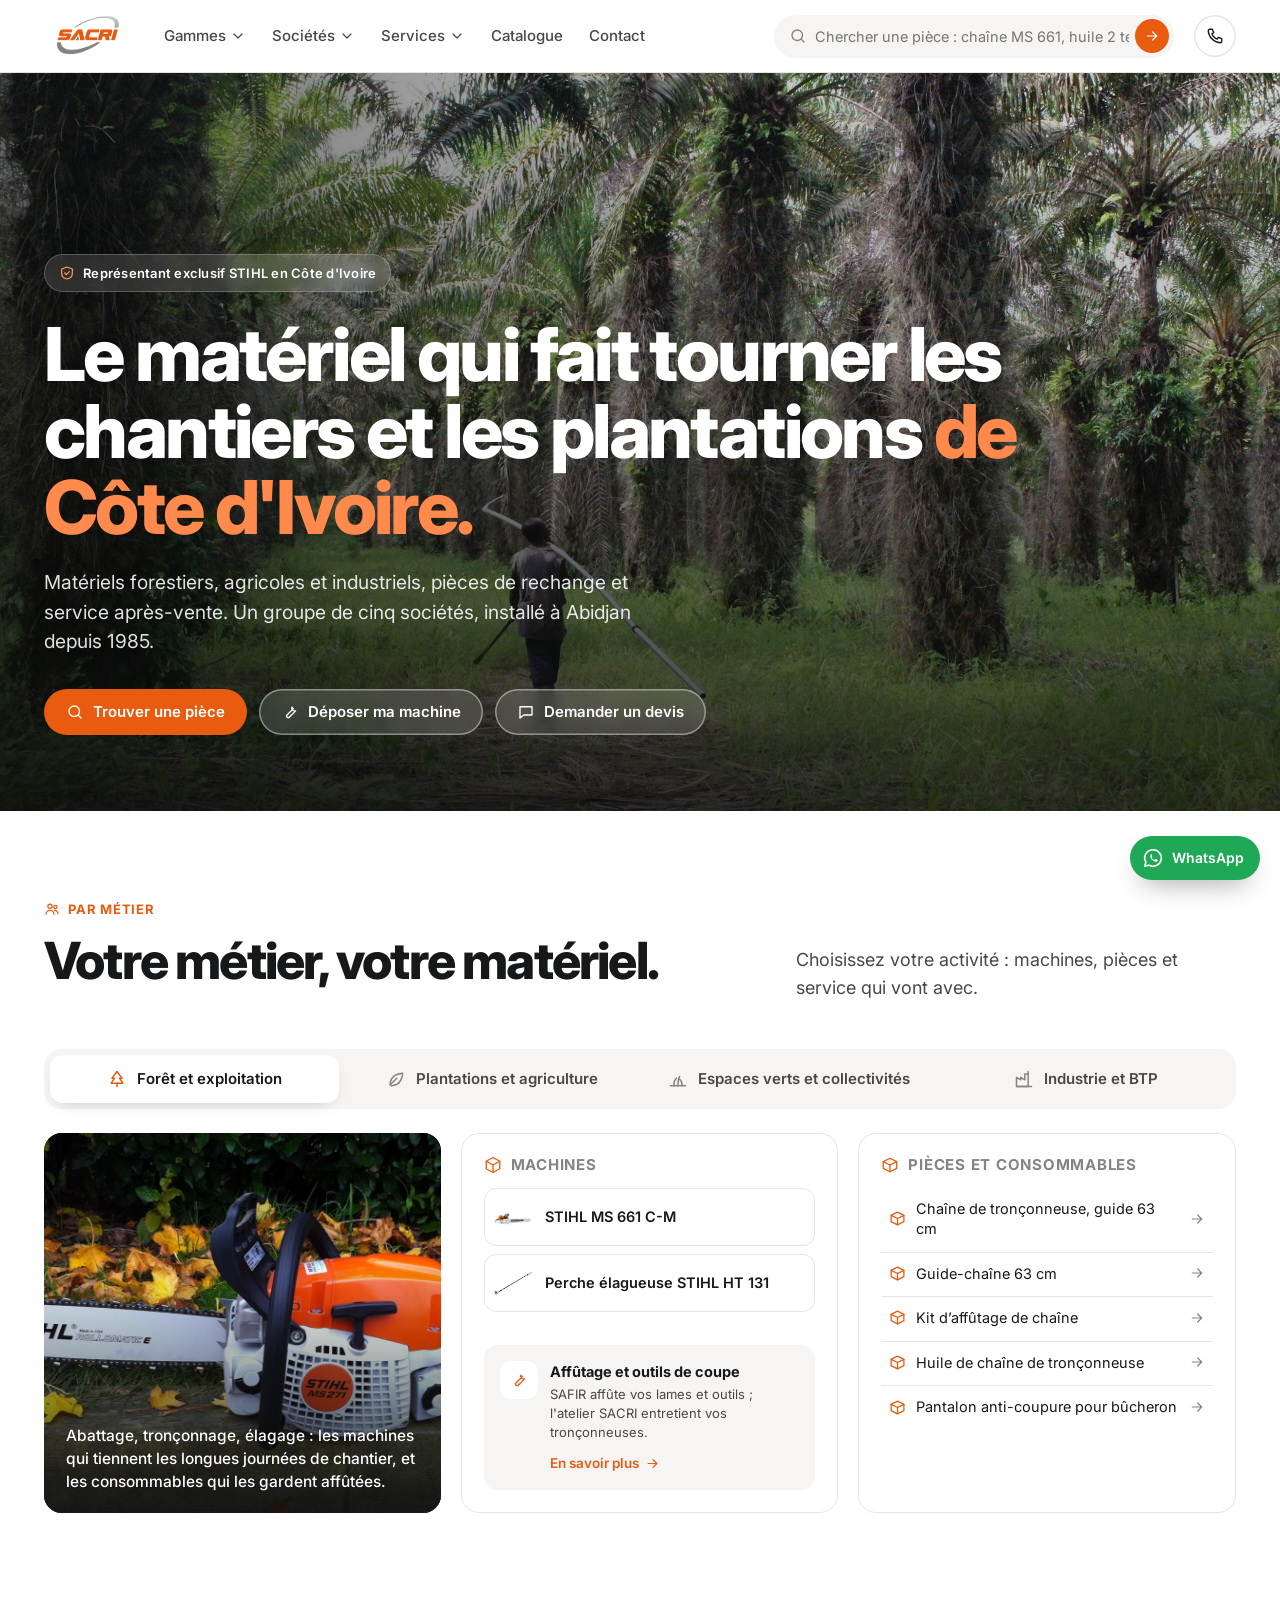
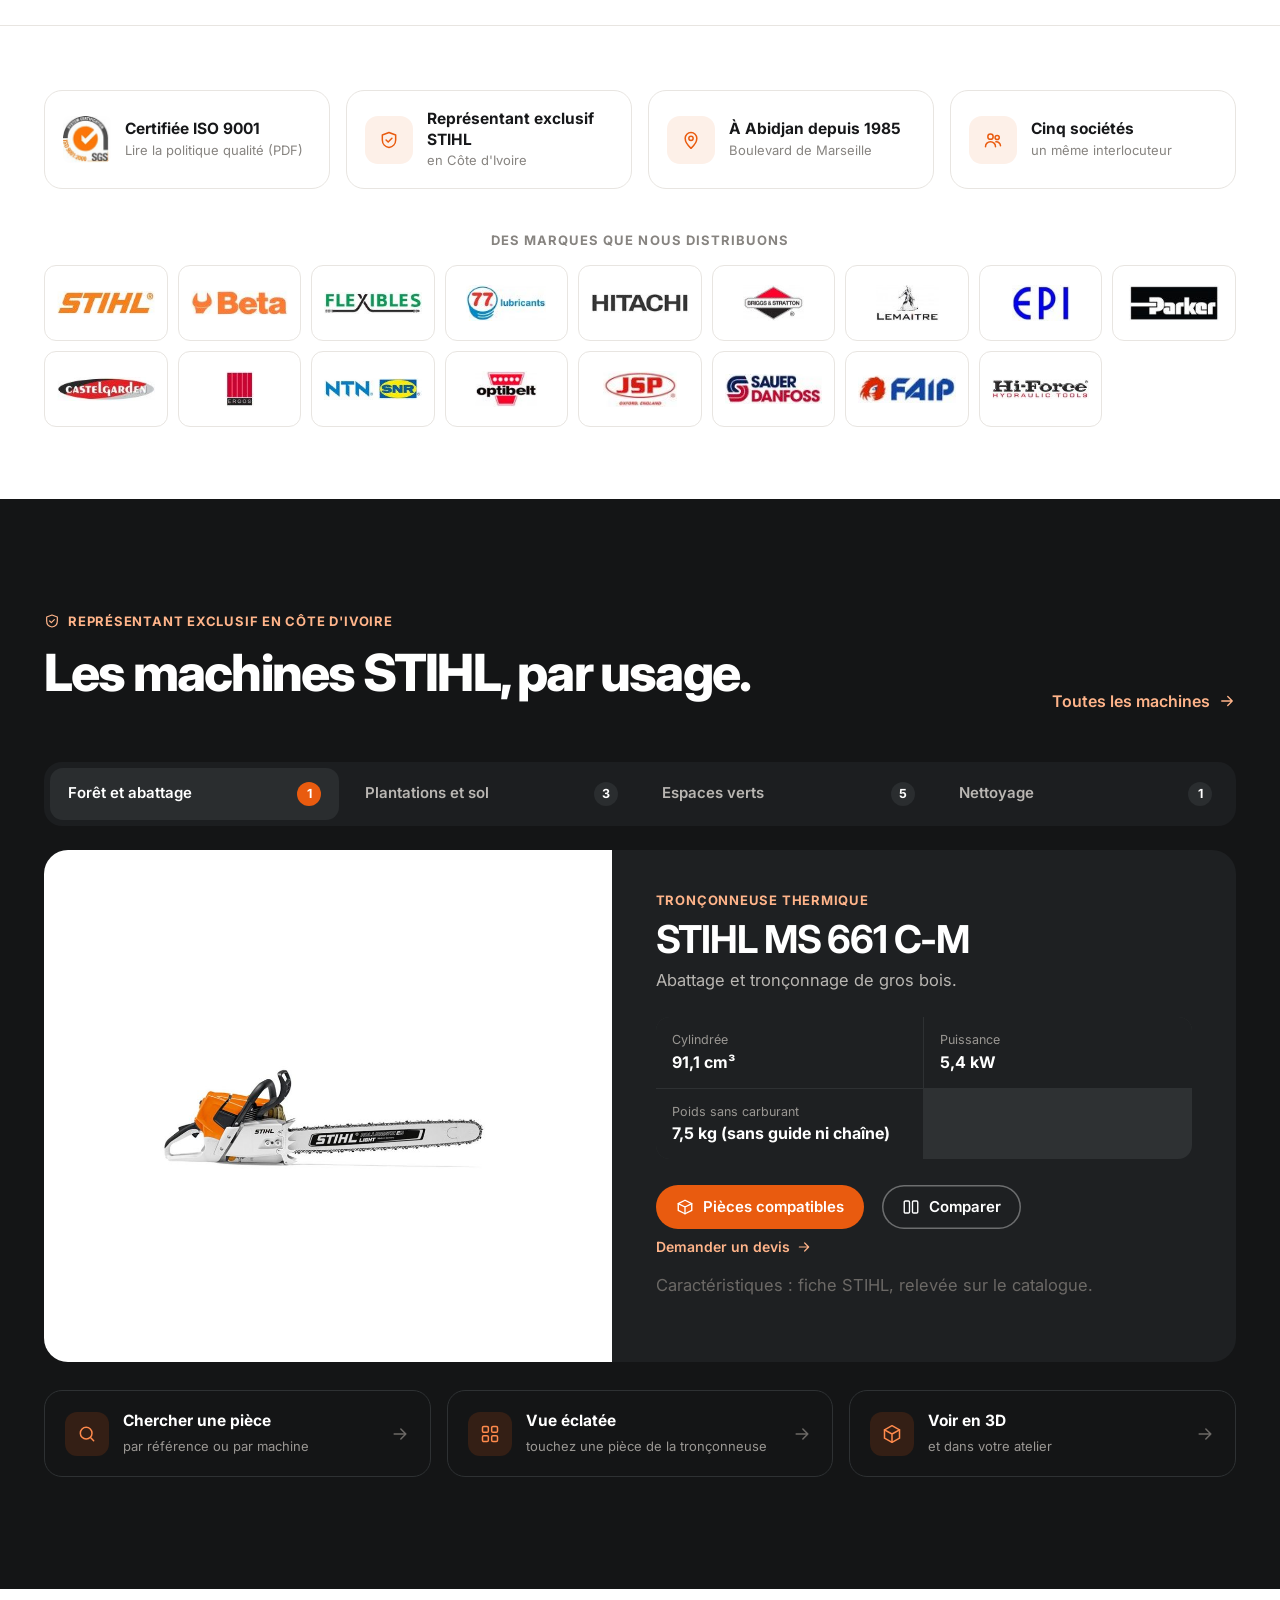
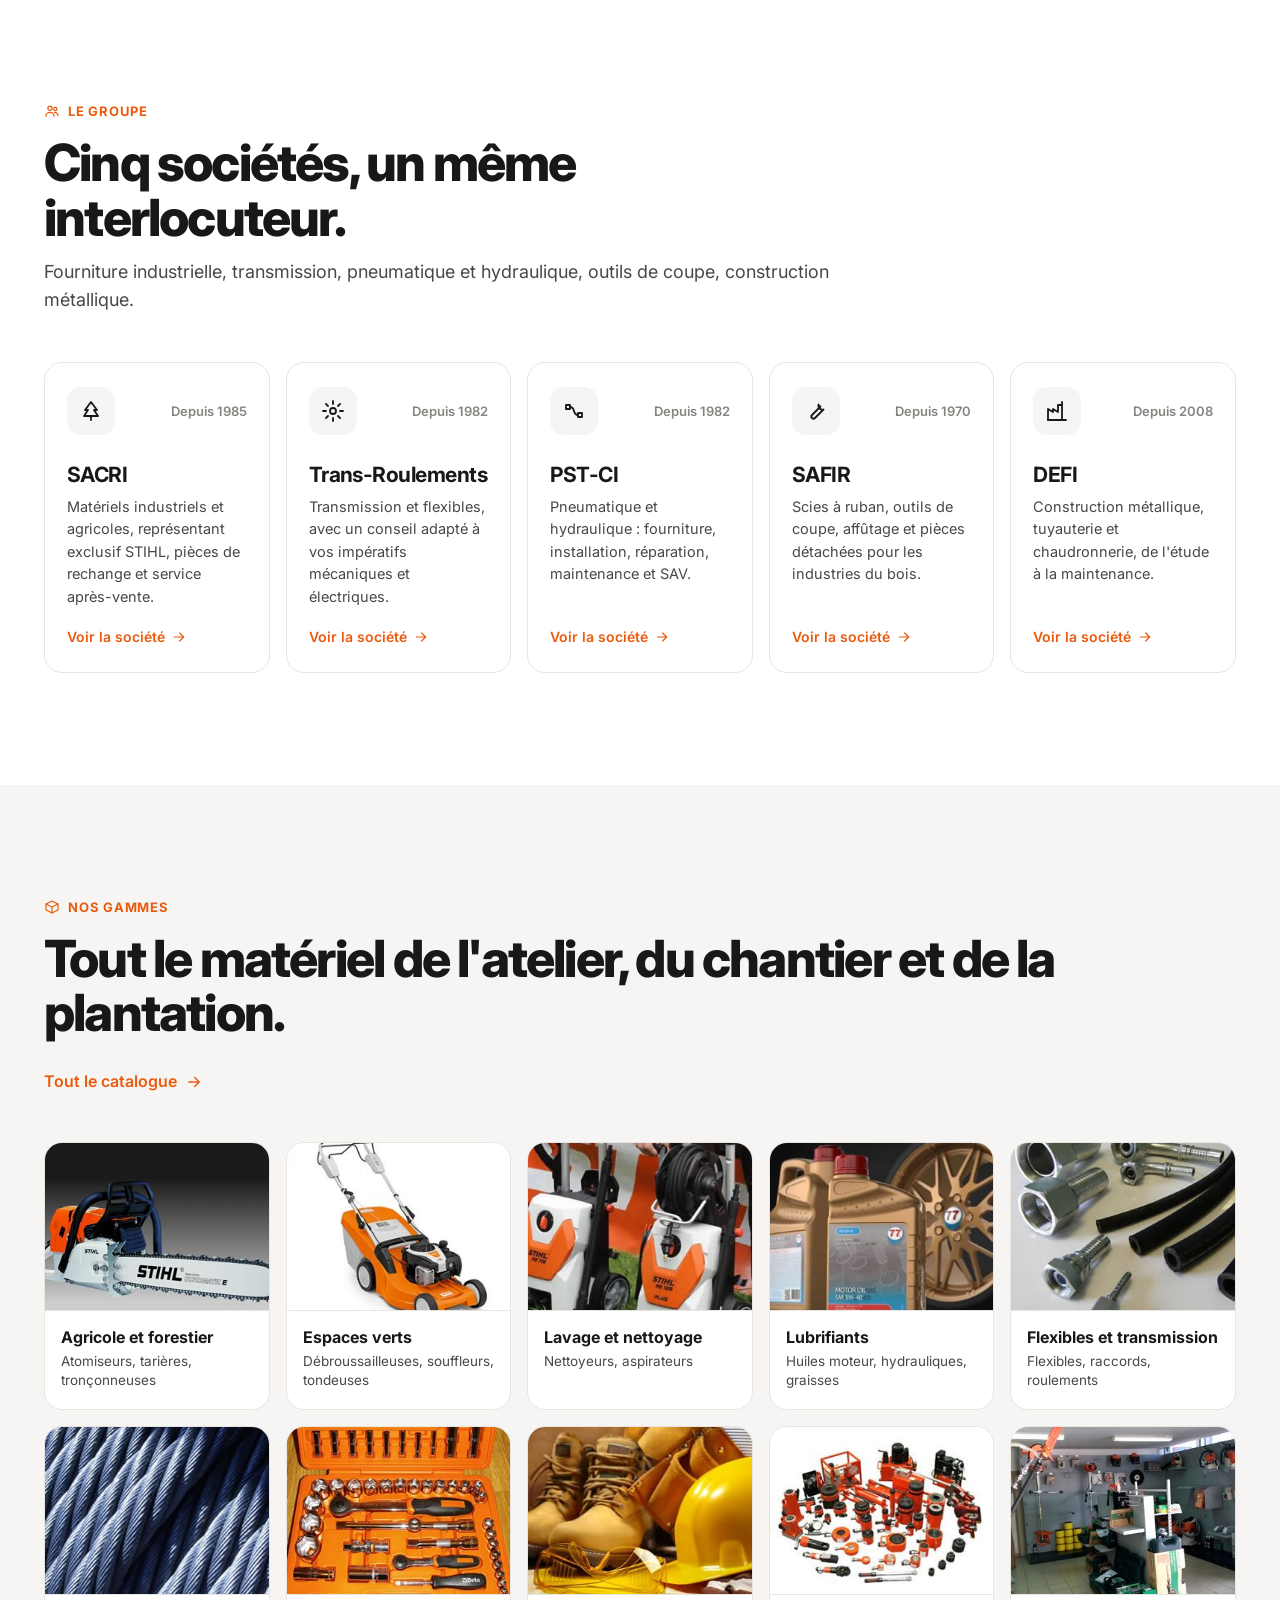
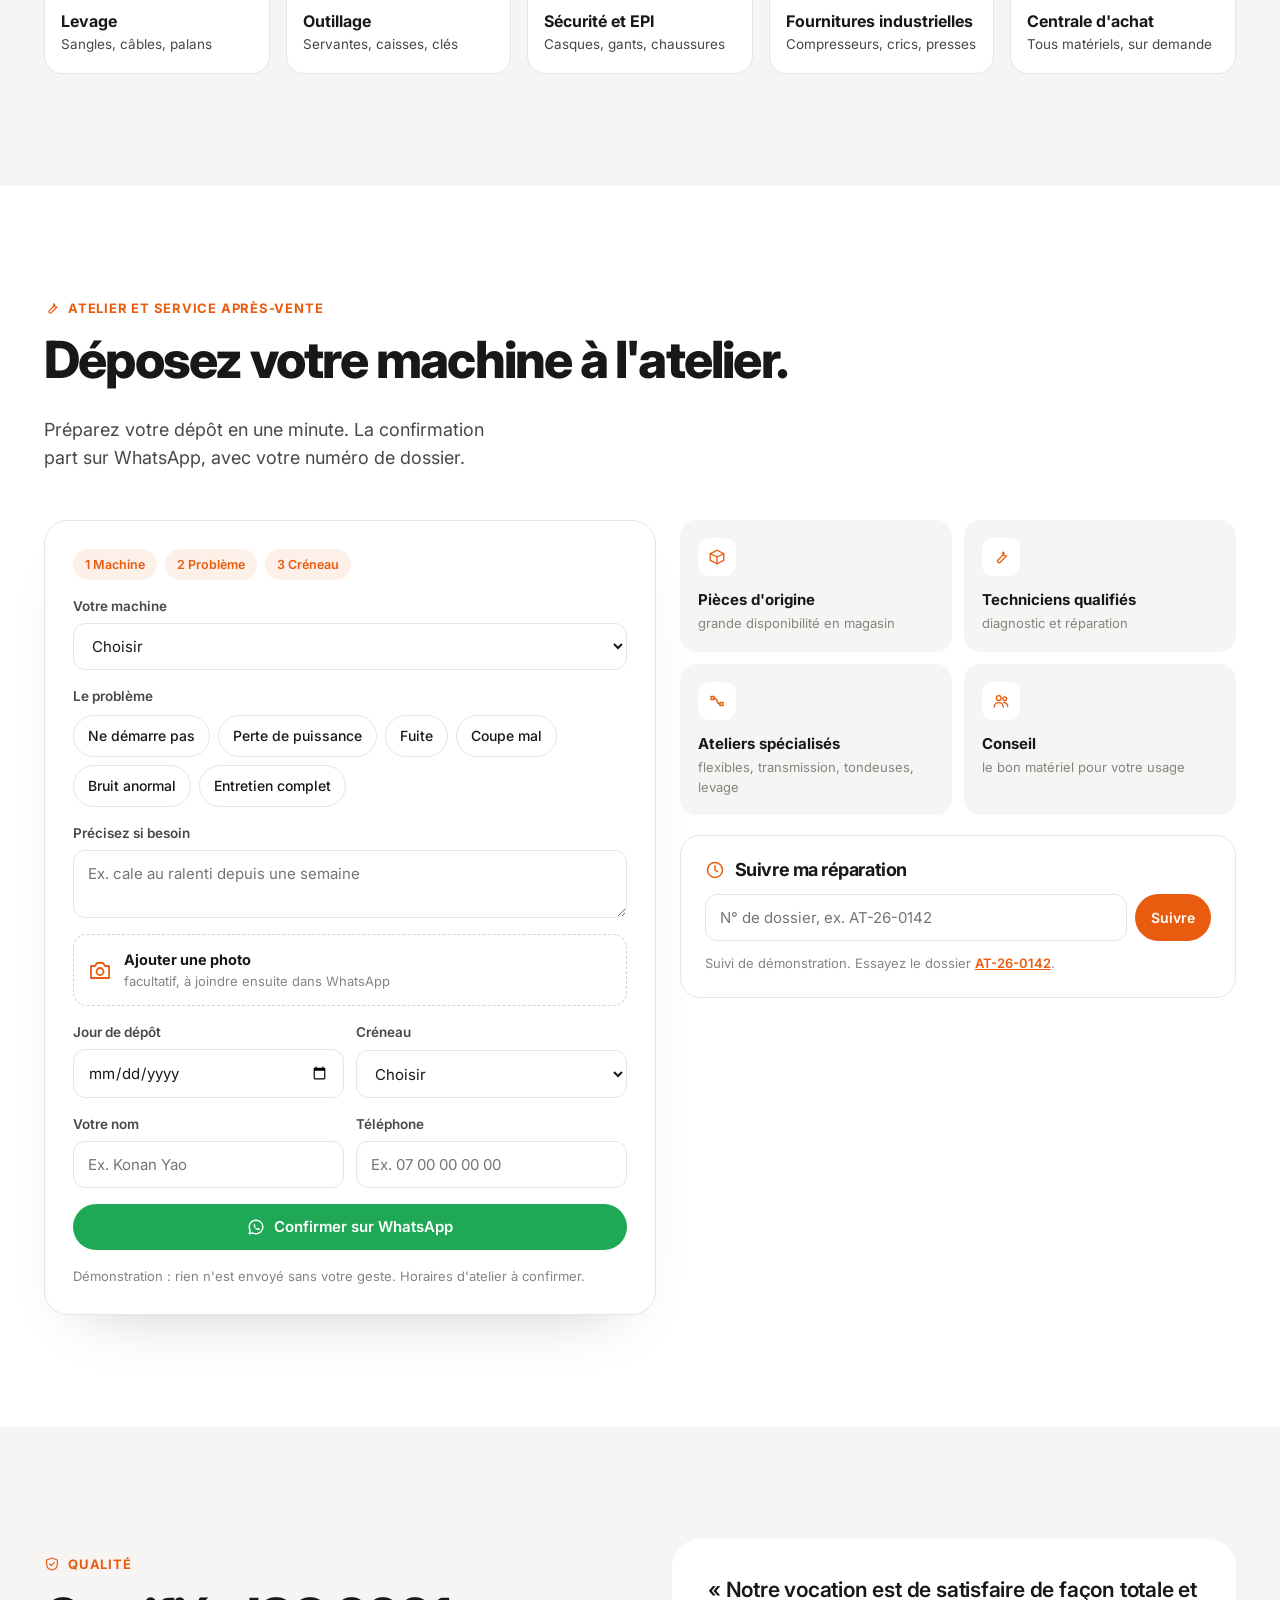
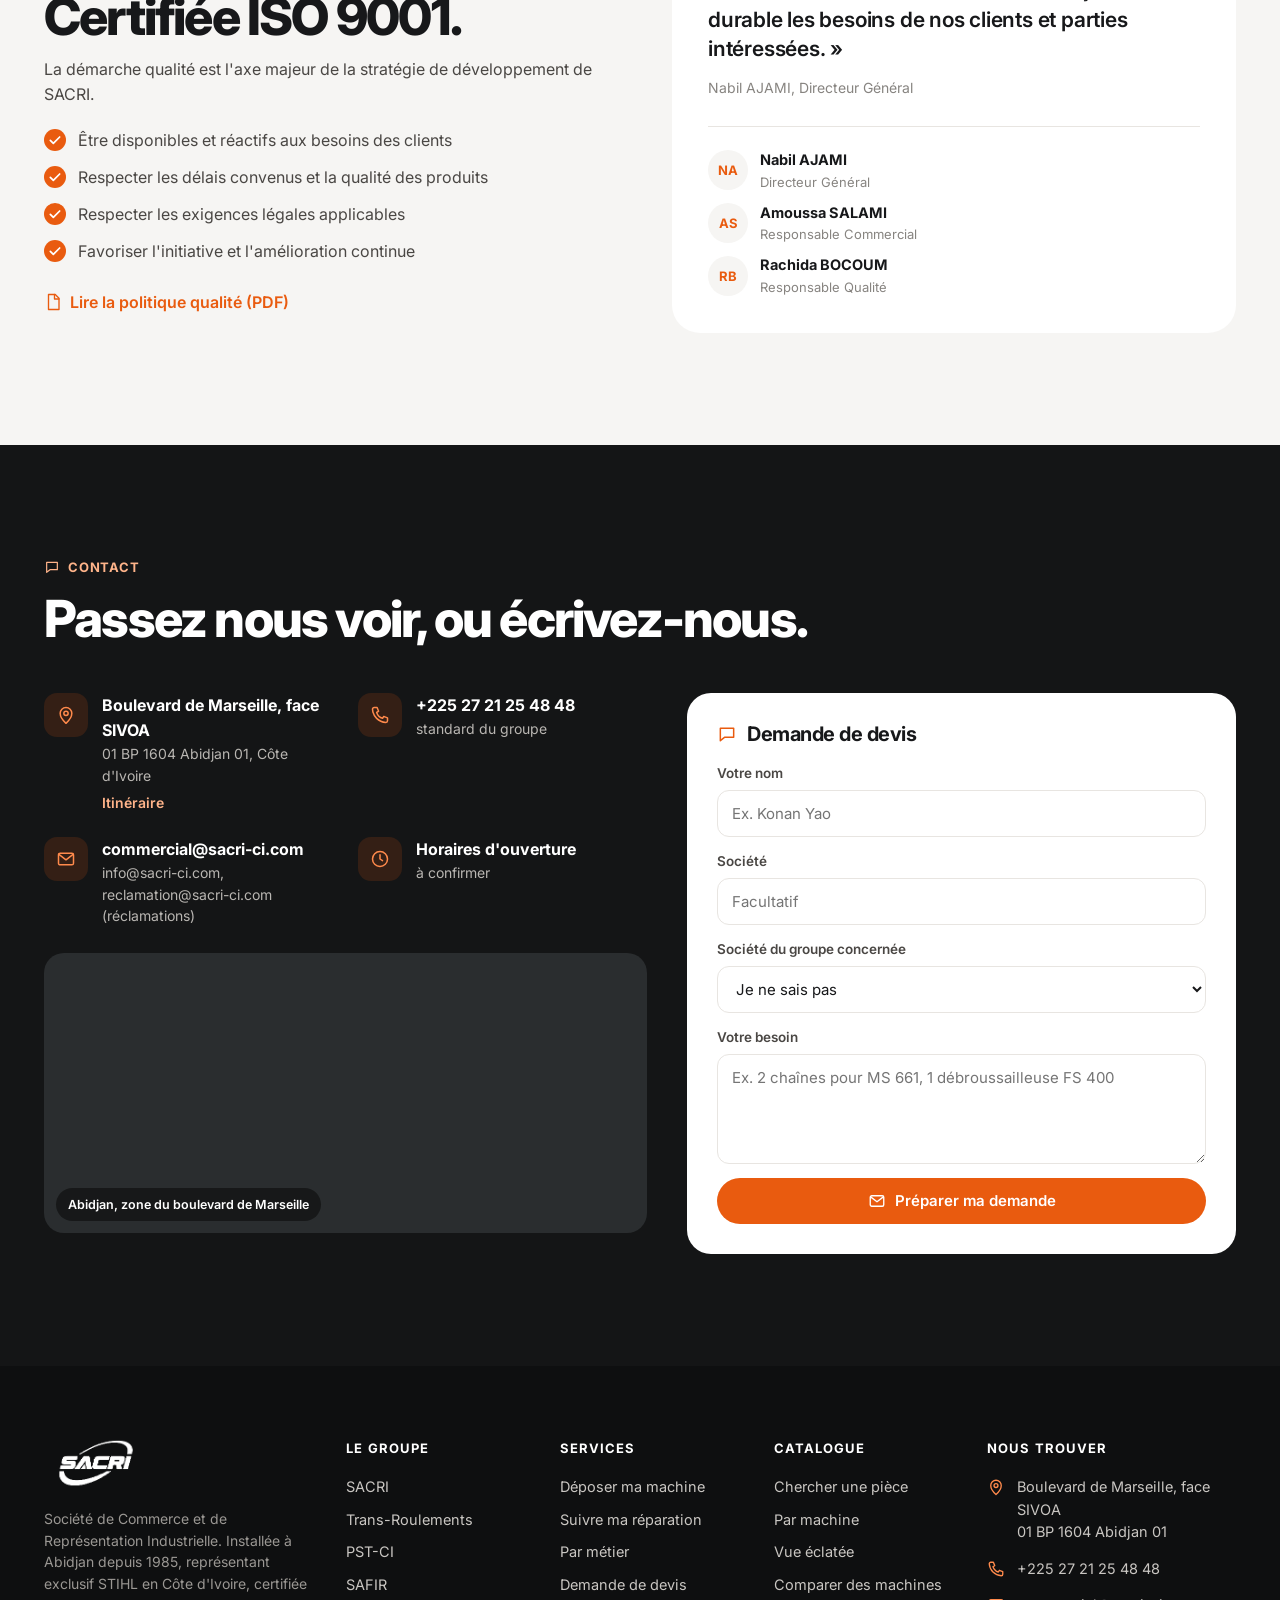
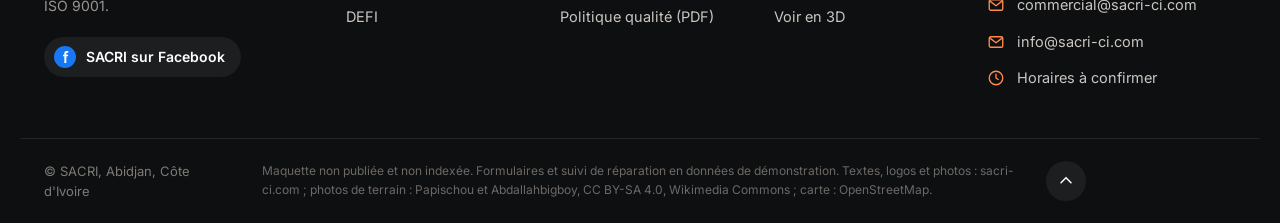
==== commit f10d5779: "Site v6 : mega-menu, metiers, vitrine STIHL, atelier, societes, preuves, contact" ====
--- a/index.html
+++ b/index.html
@@ -5,38 +5,39 @@
 <meta name="viewport" content="width=device-width, initial-scale=1">
 <meta name="robots" content="noindex, nofollow">
 <title>SACRI, le leader ivoirien de la fourniture industrielle</title>
-<meta name="description" content="SACRI, représentant exclusif STIHL en Côte d'Ivoire depuis 1985 : matériels forestiers, agricoles et industriels, pièces de rechange et service après-vente.">
+<meta name="description" content="SACRI, représentant exclusif STIHL en Côte d&#x27;Ivoire, installé à Abidjan depuis 1985 : matériels forestiers, agricoles et industriels, pièces de rechange et service après-vente.">
+<meta name="theme-color" content="#E95B0F">
 <link rel="icon" href="assets/img/logo-transp.png">
 <link rel="preconnect" href="https://fonts.googleapis.com">
 <link rel="preconnect" href="https://fonts.gstatic.com" crossorigin>
 <link href="https://fonts.googleapis.com/css2?family=Inter:wght@400;500;600;700;800&display=swap" rel="stylesheet">
-<link rel="stylesheet" href="style.css?v=20261124">
+<link rel="stylesheet" href="style.css?v=202611241342">
 </head>
 <body>
-
 <svg width="0" height="0" style="position:absolute" aria-hidden="true">
   <symbol id="i-pin" viewBox="0 0 24 24"><path d="M12 22s7-6.2 7-12a7 7 0 1 0-14 0c0 5.8 7 12 7 12z"/><circle cx="12" cy="10" r="2.6"/></symbol>
   <symbol id="i-phone" viewBox="0 0 24 24"><path d="M5 3h3.5l1.8 4.5-2.3 1.4a11 11 0 0 0 7.1 7.1l1.4-2.3L21 15.5V19a2 2 0 0 1-2 2A17 17 0 0 1 3 5a2 2 0 0 1 2-2z"/></symbol>
   <symbol id="i-mail" viewBox="0 0 24 24"><rect x="3" y="5" width="18" height="14" rx="2"/><path d="m3.5 6.5 8.5 6.5 8.5-6.5"/></symbol>
   <symbol id="i-fb" viewBox="0 0 24 24"><path d="M14 8.5V7c0-.8.4-1.2 1.3-1.2H17V3h-2.6C11.8 3 11 4.6 11 6.8v1.7H9V11h2v10h3V11h2.4l.4-2.5z" fill="currentColor" stroke="none"/></symbol>
+  <symbol id="i-wa" viewBox="0 0 24 24"><path d="M12 3a9 9 0 0 0-7.8 13.5L3 21l4.6-1.2A9 9 0 1 0 12 3z"/><path d="M8.8 8.2c.2-.4.5-.4.7-.4h.5c.2 0 .4 0 .5.4l.7 1.7c.1.2 0 .4-.1.6l-.5.6c-.1.1-.2.3 0 .5.4.7 1 1.4 1.6 1.8.6.4 1 .6 1.3.7.2.1.4 0 .5-.1l.6-.8c.2-.2.4-.2.6-.1l1.6.8c.2.1.4.2.4.4 0 .5-.2 1.1-.6 1.4-.5.4-1.2.6-1.9.4-1.2-.3-2.4-1-3.4-1.9-1-.9-1.7-2-2.1-3-.3-.7-.2-1.5.3-2.1z" fill="currentColor" stroke="none"/></symbol>
   <symbol id="i-arrow" viewBox="0 0 24 24"><path d="M5 12h14M13 6l6 6-6 6"/></symbol>
+  <symbol id="i-down" viewBox="0 0 24 24"><path d="m6 9 6 6 6-6"/></symbol>
+  <symbol id="i-chev-r" viewBox="0 0 24 24"><path d="m9 6 6 6-6 6"/></symbol>
   <symbol id="i-check" viewBox="0 0 24 24"><path d="m5 12.5 4.5 4.5L19 7.5"/></symbol>
   <symbol id="i-tree" viewBox="0 0 24 24"><path d="M12 3 6 11h3l-4 6h14l-4-6h3z"/><path d="M12 17v4"/></symbol>
   <symbol id="i-leaf" viewBox="0 0 24 24"><path d="M5 19c0-8 5-13 15-14-1 10-6 15-14 15"/><path d="M5 19 13 11"/></symbol>
-  <symbol id="i-drop" viewBox="0 0 24 24"><path d="M12 3s6 6.5 6 11a6 6 0 0 1-12 0c0-4.5 6-11 6-11z"/></symbol>
-  <symbol id="i-hook" viewBox="0 0 24 24"><path d="M12 2v8"/><path d="M12 10a4 4 0 1 1-4 4"/><path d="M8 4h8"/></symbol>
+  <symbol id="i-leaf2" viewBox="0 0 24 24"><path d="M3 20h18"/><path d="M7 20c0-4 1-7 3-9M12 20c0-5 0-8 2-11M17 20c0-3-1-6-3-8"/></symbol>
   <symbol id="i-hose" viewBox="0 0 24 24"><path d="M4 6h4v4H4zM16 14h4v4h-4z"/><path d="M8 8c6 0 2 8 8 8"/></symbol>
-  <symbol id="i-oil" viewBox="0 0 24 24"><path d="M4 9h11l3 3h2v7H4z"/><path d="M7 9V6h4v3"/><path d="M20 12l1.5 2"/></symbol>
   <symbol id="i-wrench" viewBox="0 0 24 24"><path d="M14.5 5.5a4 4 0 0 0 5 5L11 19a2.1 2.1 0 0 1-3-3l8.5-8.5a4 4 0 0 1-2-2z"/></symbol>
-  <symbol id="i-helmet" viewBox="0 0 24 24"><path d="M3 17h18"/><path d="M5 17a7 7 0 0 1 14 0"/><path d="M10 10V7h4v3"/></symbol>
   <symbol id="i-factory" viewBox="0 0 24 24"><path d="M3 21V10l5 3V10l5 3V6h4v15z"/><path d="M3 21h18M17 6V3"/></symbol>
-  <symbol id="i-cart" viewBox="0 0 24 24"><circle cx="9" cy="20" r="1.4"/><circle cx="18" cy="20" r="1.4"/><path d="M2 3h3l2.5 12h11.5L21 7H6.2"/></symbol>
   <symbol id="i-gear" viewBox="0 0 24 24"><circle cx="12" cy="12" r="3"/><path d="M12 2v3M12 19v3M2 12h3M19 12h3M4.9 4.9 7 7M17 17l2.1 2.1M4.9 19.1 7 17M17 7l2.1-2.1"/></symbol>
   <symbol id="i-box" viewBox="0 0 24 24"><path d="M3 7.5 12 3l9 4.5v9L12 21l-9-4.5z"/><path d="M3 7.5 12 12l9-4.5M12 12v9"/></symbol>
   <symbol id="i-shield" viewBox="0 0 24 24"><path d="M12 3 4 6v6c0 4.5 3.4 8.2 8 9 4.6-.8 8-4.5 8-9V6z"/><path d="m8.5 12 2.5 2.5 4.5-4.5"/></symbol>
   <symbol id="i-users" viewBox="0 0 24 24"><circle cx="9" cy="8" r="3.2"/><path d="M3 20a6 6 0 0 1 12 0"/><circle cx="17" cy="9" r="2.5"/><path d="M15.5 14.2A5 5 0 0 1 21 19"/></symbol>
   <symbol id="i-search" viewBox="0 0 24 24"><circle cx="11" cy="11" r="7"/><path d="m20 20-3.5-3.5"/></symbol>
   <symbol id="i-cube" viewBox="0 0 24 24"><path d="M12 2 3 7v10l9 5 9-5V7z"/><path d="m3 7 9 5 9-5M12 12v10"/></symbol>
+  <symbol id="i-explode" viewBox="0 0 24 24"><rect x="3" y="3" width="7" height="7" rx="1.5"/><rect x="14" y="3" width="7" height="7" rx="1.5"/><rect x="3" y="14" width="7" height="7" rx="1.5"/><rect x="14" y="14" width="7" height="7" rx="1.5"/></symbol>
+  <symbol id="i-cols" viewBox="0 0 24 24"><rect x="3" y="4" width="7" height="16" rx="1.5"/><rect x="14" y="4" width="7" height="16" rx="1.5"/></symbol>
   <symbol id="i-camera" viewBox="0 0 24 24"><path d="M3 8h4l2-3h6l2 3h4v12H3z"/><circle cx="12" cy="13.5" r="3.5"/></symbol>
   <symbol id="i-chat" viewBox="0 0 24 24"><path d="M4 5h16v11H9l-5 4z"/></symbol>
   <symbol id="i-clock" viewBox="0 0 24 24"><circle cx="12" cy="12" r="9"/><path d="M12 7v5l3 2"/></symbol>
@@ -44,165 +45,204 @@
   <symbol id="i-copy" viewBox="0 0 24 24"><rect x="8" y="8" width="12" height="12" rx="2"/><path d="M16 8V5a1 1 0 0 0-1-1H5a1 1 0 0 0-1 1v10a1 1 0 0 0 1 1h3"/></symbol>
   <symbol id="i-up" viewBox="0 0 24 24"><path d="m6 14 6-6 6 6"/></symbol>
 </svg>
-
-<header class="top" id="top"><div class="wrap">
-  <a href="#accueil" class="brand" aria-label="SACRI, accueil"><img src="assets/img/logo-transp.png" alt="SACRI" width="104" height="52"></a>
-  <nav id="nav" aria-label="Menu principal">
-    <a href="#groupe">Le groupe</a>
-    <a href="#stihl">STIHL</a>
-    <a href="#gammes">Gammes</a>
-    <a href="#services">Services</a>
-    <a href="#qualite">Qualité</a>
-    <a href="#contact">Contact</a>
+<a class="skip" href="#main">Aller au contenu</a>
+<header class="top" id="top"><div class="wrap top-in">
+  <a href="index.html" class="brand" aria-label="SACRI, accueil"><img src="assets/img/logo-transp.png" alt="SACRI" width="104" height="52"></a>
+  <nav id="nav" class="nav" aria-label="Menu principal">
+    <div class="mi-item"><button class="mi-btn" type="button" aria-expanded="false" aria-controls="mg-gammes">Gammes<svg class="chev" aria-hidden="true"><use href="#i-down"/></svg></button>
+      <div class="mega" id="mg-gammes"><div class="wrap mega-in"><div class="mg-head"><b>Nos gammes</b><a href="https://leslita06.github.io/sacri-catalogue/">Tout le catalogue<svg aria-hidden="true"><use href="#i-arrow"/></svg></a></div><div class="mg-grid g5"><a class="mg-g" href="https://leslita06.github.io/sacri-catalogue/#/catalogue?fam=Forestier+et+agricole"><img src="assets/img/g-agri.jpg" alt="" loading="lazy" width="64" height="64"><span><b>Agricole et forestier</b><small>Atomiseurs, tarières, tronçonneuses</small></span></a><a class="mg-g" href="https://leslita06.github.io/sacri-catalogue/#/catalogue?fam=Espaces+verts"><img src="assets/img/g-ev.jpg" alt="" loading="lazy" width="64" height="64"><span><b>Espaces verts</b><small>Débroussailleuses, souffleurs, tondeuses</small></span></a><a class="mg-g" href="https://leslita06.github.io/sacri-catalogue/#/catalogue?fam=Lavage+et+nettoyage"><img src="assets/img/g-lavage.jpg" alt="" loading="lazy" width="64" height="64"><span><b>Lavage et nettoyage</b><small>Nettoyeurs, aspirateurs</small></span></a><a class="mg-g" href="https://leslita06.github.io/sacri-catalogue/#/catalogue?fam=Lubrifiants"><img src="assets/img/g-lub.jpg" alt="" loading="lazy" width="64" height="64"><span><b>Lubrifiants</b><small>Huiles moteur, hydrauliques, graisses</small></span></a><a class="mg-g" href="https://leslita06.github.io/sacri-catalogue/#/catalogue?fam=Flexibles+et+raccords"><img src="assets/img/g-flex.jpg" alt="" loading="lazy" width="64" height="64"><span><b>Flexibles et transmission</b><small>Flexibles, raccords, roulements</small></span></a><a class="mg-g" href="https://leslita06.github.io/sacri-catalogue/#/catalogue?fam=Levage"><img src="assets/img/g-levage.jpg" alt="" loading="lazy" width="64" height="64"><span><b>Levage</b><small>Sangles, câbles, palans</small></span></a><a class="mg-g" href="https://leslita06.github.io/sacri-catalogue/#/catalogue?fam=Outillage"><img src="assets/img/g-outillage.jpg" alt="" loading="lazy" width="64" height="64"><span><b>Outillage</b><small>Servantes, caisses, clés</small></span></a><a class="mg-g" href="https://leslita06.github.io/sacri-catalogue/#/catalogue?fam=Sécurité+et+EPI"><img src="assets/img/g-epi.jpg" alt="" loading="lazy" width="64" height="64"><span><b>Sécurité et EPI</b><small>Casques, gants, chaussures</small></span></a><a class="mg-g" href="https://leslita06.github.io/sacri-catalogue/#/catalogue?fam=Pneumatique+et+hydraulique"><img src="assets/img/g-fourn.jpg" alt="" loading="lazy" width="64" height="64"><span><b>Fournitures industrielles</b><small>Compresseurs, crics, presses</small></span></a><a class="mg-g" href="index.html#contact"><img src="assets/img/g-centrale.jpg" alt="" loading="lazy" width="64" height="64"><span><b>Centrale d&#x27;achat</b><small>Tous matériels, sur demande</small></span></a></div></div></div></div>
+    <div class="mi-item"><button class="mi-btn" type="button" aria-expanded="false" aria-controls="mg-socs">Sociétés<svg class="chev" aria-hidden="true"><use href="#i-down"/></svg></button>
+      <div class="mega" id="mg-socs"><div class="wrap mega-in"><div class="mg-head"><b>Cinq sociétés, un même groupe</b><a href="index.html#groupe">Le groupe<svg aria-hidden="true"><use href="#i-arrow"/></svg></a></div><div class="mg-grid g3"><a class="mg-s" href="societe-sacri.html"><span class="mg-i"><svg aria-hidden="true"><use href="#i-tree"/></svg></span><span><b>SACRI</b><small>Matériels industriels et agricoles, représentant exclusif STIHL, pièces de rechange et service après-vente.</small></span></a><a class="mg-s" href="societe-trans-roulements.html"><span class="mg-i"><svg aria-hidden="true"><use href="#i-gear"/></svg></span><span><b>Trans-Roulements</b><small>Transmission et flexibles, avec un conseil adapté à vos impératifs mécaniques et électriques.</small></span></a><a class="mg-s" href="societe-pst-ci.html"><span class="mg-i"><svg aria-hidden="true"><use href="#i-hose"/></svg></span><span><b>PST-CI</b><small>Pneumatique et hydraulique : fourniture, installation, réparation, maintenance et SAV.</small></span></a><a class="mg-s" href="societe-safir.html"><span class="mg-i"><svg aria-hidden="true"><use href="#i-wrench"/></svg></span><span><b>SAFIR</b><small>Scies à ruban, outils de coupe, affûtage et pièces détachées pour les industries du bois.</small></span></a><a class="mg-s" href="societe-defi.html"><span class="mg-i"><svg aria-hidden="true"><use href="#i-factory"/></svg></span><span><b>DEFI</b><small>Construction métallique, tuyauterie et chaudronnerie, de l&#x27;étude à la maintenance.</small></span></a></div></div></div></div>
+    <div class="mi-item"><button class="mi-btn" type="button" aria-expanded="false" aria-controls="mg-srv">Services<svg class="chev" aria-hidden="true"><use href="#i-down"/></svg></button>
+      <div class="mega" id="mg-srv"><div class="wrap mega-in"><div class="mg-head"><b>Avant, pendant et après l'achat</b><a href="index.html#atelier">Atelier et SAV<svg aria-hidden="true"><use href="#i-arrow"/></svg></a></div><div class="mg-grid g3"><a class="mg-s" href="index.html#atelier"><span class="mg-i"><svg aria-hidden="true"><use href="#i-wrench"/></svg></span><span><b>Déposer ma machine à l'atelier</b><small>Diagnostic et réparation par nos techniciens</small></span></a><a class="mg-s" href="index.html#suivi"><span class="mg-i"><svg aria-hidden="true"><use href="#i-clock"/></svg></span><span><b>Suivre ma réparation</b><small>Avec votre numéro de dossier</small></span></a><a class="mg-s" href="https://leslita06.github.io/sacri-catalogue/"><span class="mg-i"><svg aria-hidden="true"><use href="#i-box"/></svg></span><span><b>Pièces de rechange</b><small>Par référence, par machine ou en photo</small></span></a><a class="mg-s" href="index.html#metiers"><span class="mg-i"><svg aria-hidden="true"><use href="#i-users"/></svg></span><span><b>Conseil par métier</b><small>Le bon matériel pour votre usage</small></span></a><a class="mg-s" href="index.html#contact"><span class="mg-i"><svg aria-hidden="true"><use href="#i-chat"/></svg></span><span><b>Demande de devis</b><small>Réponse de notre équipe commerciale</small></span></a></div></div></div></div>
+    <a class="mi-link" href="https://leslita06.github.io/sacri-catalogue/">Catalogue</a>
+    <a class="mi-link" href="index.html#contact">Contact</a>
   </nav>
-  <div class="top-act">
-    <a class="ico-btn hide-s" href="tel:+2252721254848" aria-label="Appeler SACRI"><svg><use href="#i-phone"/></svg></a>
-    <a class="btn btn-sm" href="https://leslita06.github.io/sacri-catalogue/" target="_blank" rel="noopener"><svg><use href="#i-search"/></svg><span>Catalogue</span></a>
-    <button class="burger" id="burger" aria-label="Ouvrir le menu" aria-expanded="false" aria-controls="nav"><span></span><span></span><span></span></button>
-  </div>
+  <form class="hs" id="hs" role="search" action="https://leslita06.github.io/sacri-catalogue/" autocomplete="off">
+    <svg class="ic" aria-hidden="true"><use href="#i-search"/></svg><input id="hq" type="search" placeholder="Chercher une pièce : chaîne MS 661, huile 2 temps" aria-label="Chercher une pièce dans le catalogue" enterkeyhint="search">
+    <button type="submit" class="hs-go" aria-label="Rechercher"><svg aria-hidden="true"><use href="#i-arrow"/></svg></button>
+    <div class="hs-sugg" id="hs-sugg" role="listbox" hidden></div>
+  </form>
+  <a class="ico-btn hide-s" href="tel:+2252721254848" aria-label="Appeler SACRI"><svg aria-hidden="true"><use href="#i-phone"/></svg></a>
+  <button class="burger" id="burger" type="button" aria-label="Ouvrir le menu" aria-expanded="false" aria-controls="nav"><span></span><span></span><span></span></button>
 </div></header>
-
+<main id="main">
 <section class="hero" id="accueil">
   <div class="hero-bg"><img src="assets/img/terrain-palmeraie.jpg" alt="Récolteur dans une plantation industrielle de palmier à huile en Côte d'Ivoire" width="1920" height="1279" fetchpriority="high"></div>
   <div class="wrap hero-in">
-    <div class="pill"><svg><use href="#i-shield"/></svg>Représentant exclusif STIHL en Côte d'Ivoire</div>
+    <div class="pill"><svg aria-hidden="true"><use href="#i-shield"/></svg>Représentant exclusif STIHL en Côte d'Ivoire</div>
     <h1>Le matériel qui fait tourner les chantiers et les plantations <em>de Côte d'Ivoire.</em></h1>
     <p class="lead">Matériels forestiers, agricoles et industriels, pièces de rechange et service après-vente. Un groupe de cinq sociétés, installé à Abidjan depuis 1985.</p>
     <div class="ctas">
-      <a class="btn" href="#contact"><svg><use href="#i-chat"/></svg>Demander un devis</a>
-      <a class="btn btn-glass" href="https://leslita06.github.io/sacri-catalogue/" target="_blank" rel="noopener"><svg><use href="#i-search"/></svg>Trouver une pièce</a>
-    </div>
-  </div>
-</section>
-
-<section class="stats" aria-label="Chiffres clés">
-  <div class="wrap stats-in">
-    <div><b>1985</b><span>installé à Abidjan</span></div>
-    <div><b>5</b><span>sociétés dans le groupe</span></div>
-    <div><b>10</b><span>gammes de produits</span></div>
-    <div><b>STIHL</b><span>représentant exclusif</span></div>
-  </div>
-</section>
-
-<section id="groupe">
-<div class="wrap">
-  <div class="head"><div class="eyebrow"><svg><use href="#i-users"/></svg>Le groupe</div><h2>Cinq sociétés, un même interlocuteur.</h2>
+      <a class="btn" href="https://leslita06.github.io/sacri-catalogue/"><svg aria-hidden="true"><use href="#i-search"/></svg>Trouver une pièce</a>
+      <a class="btn btn-glass" href="#atelier"><svg aria-hidden="true"><use href="#i-wrench"/></svg>Déposer ma machine</a>
+      <a class="btn btn-glass" href="#contact"><svg aria-hidden="true"><use href="#i-chat"/></svg>Demander un devis</a>
+    </div>
+  </div>
+</section><section id="metiers" class="metiers"><div class="wrap">
+  <div class="head head-row"><div><div class="eyebrow"><svg aria-hidden="true"><use href="#i-users"/></svg>Par métier</div><h2>Votre métier, votre matériel.</h2></div><p class="sub">Choisissez votre activité : machines, pièces et service qui vont avec.</p></div>
+  <div class="tabs" role="tablist" aria-label="Choisir un métier"><button class="tab on" role="tab" id="tab-foret" aria-controls="met-foret" aria-selected="true" data-tab="foret"><svg aria-hidden="true"><use href="#i-tree"/></svg><span>Forêt et exploitation</span></button><button class="tab" role="tab" id="tab-plantation" aria-controls="met-plantation" aria-selected="false" data-tab="plantation"><svg aria-hidden="true"><use href="#i-leaf"/></svg><span>Plantations et agriculture</span></button><button class="tab" role="tab" id="tab-ev" aria-controls="met-ev" aria-selected="false" data-tab="ev"><svg aria-hidden="true"><use href="#i-leaf2"/></svg><span>Espaces verts et collectivités</span></button><button class="tab" role="tab" id="tab-industrie" aria-controls="met-industrie" aria-selected="false" data-tab="industrie"><svg aria-hidden="true"><use href="#i-factory"/></svg><span>Industrie et BTP</span></button></div>
+  <div class="met-p" id="met-foret" role="tabpanel" aria-labelledby="tab-foret">
+  <div class="met-img"><img src="assets/img/hero-ms.jpg" alt="Tronçonneuse STIHL au travail" loading="lazy"><p>Abattage, tronçonnage, élagage : les machines qui tiennent les longues journées de chantier, et les consommables qui les gardent affûtées.</p></div>
+  <div class="met-col"><h3><svg aria-hidden="true"><use href="#i-cube"/></svg>Machines</h3><div class="chips-m"><a class="chip-m" href="https://leslita06.github.io/sacri-catalogue/#/machine/ms661"><img src="assets/img/ms661.jpg" alt="" width="40" height="40" loading="lazy"><span>STIHL MS 661 C-M</span></a><a class="chip-m" href="https://leslita06.github.io/sacri-catalogue/#/article/SC-0011"><img src="assets/img/ht131.jpg" alt="" width="40" height="40" loading="lazy"><span>Perche élagueuse STIHL HT 131</span></a></div>
+    <div class="met-srv"><span class="svc-i"><svg aria-hidden="true"><use href="#i-wrench"/></svg></span><div><b>Affûtage et outils de coupe</b><small>SAFIR affûte vos lames et outils ; l&#x27;atelier SACRI entretient vos tronçonneuses.</small><a href="societe-safir.html">En savoir plus<svg aria-hidden="true"><use href="#i-arrow"/></svg></a></div></div></div>
+  <div class="met-col"><h3><svg aria-hidden="true"><use href="#i-box"/></svg>Pièces et consommables</h3><ul class="parts"><li><a href="https://leslita06.github.io/sacri-catalogue/#/article/SC-0015"><svg aria-hidden="true"><use href="#i-box"/></svg><span>Chaîne de tronçonneuse, guide 63 cm</span><svg class="go" aria-hidden="true"><use href="#i-arrow"/></svg></a></li><li><a href="https://leslita06.github.io/sacri-catalogue/#/article/SC-0018"><svg aria-hidden="true"><use href="#i-box"/></svg><span>Guide-chaîne 63 cm</span><svg class="go" aria-hidden="true"><use href="#i-arrow"/></svg></a></li><li><a href="https://leslita06.github.io/sacri-catalogue/#/article/SC-0020"><svg aria-hidden="true"><use href="#i-box"/></svg><span>Kit d’affûtage de chaîne</span><svg class="go" aria-hidden="true"><use href="#i-arrow"/></svg></a></li><li><a href="https://leslita06.github.io/sacri-catalogue/#/article/SC-0031"><svg aria-hidden="true"><use href="#i-box"/></svg><span>Huile de chaîne de tronçonneuse</span><svg class="go" aria-hidden="true"><use href="#i-arrow"/></svg></a></li><li><a href="https://leslita06.github.io/sacri-catalogue/#/article/SC-0053"><svg aria-hidden="true"><use href="#i-box"/></svg><span>Pantalon anti-coupure pour bûcheron</span><svg class="go" aria-hidden="true"><use href="#i-arrow"/></svg></a></li></ul></div>
+</div><div class="met-p" id="met-plantation" role="tabpanel" aria-labelledby="tab-plantation" hidden>
+  <div class="met-img"><img src="assets/img/terrain-hevea.jpg" alt="Saignée d&#x27;un hévéa" loading="lazy"><p>Traitement des cultures, travail du sol, saignée et greffage : le matériel des plantations d&#x27;hévéa, de palmier et de cacao.</p></div>
+  <div class="met-col"><h3><svg aria-hidden="true"><use href="#i-cube"/></svg>Machines</h3><div class="chips-m"><a class="chip-m" href="https://leslita06.github.io/sacri-catalogue/#/machine/sr420"><img src="assets/img/sr420.jpg" alt="" width="40" height="40" loading="lazy"><span>STIHL SR 420</span></a><a class="chip-m" href="https://leslita06.github.io/sacri-catalogue/#/machine/mh610"><img src="assets/img/mh610.jpg" alt="" width="40" height="40" loading="lazy"><span>STIHL MH 610</span></a><a class="chip-m" href="https://leslita06.github.io/sacri-catalogue/#/machine/mh710"><img src="assets/img/mh710.jpg" alt="" width="40" height="40" loading="lazy"><span>STIHL MH 710</span></a></div>
+    <div class="met-srv"><span class="svc-i"><svg aria-hidden="true"><use href="#i-wrench"/></svg></span><div><b>Entretien avant la saison</b><small>Déposez atomiseurs et motobineuses à l&#x27;atelier avant les campagnes de traitement.</small><a href="#atelier">En savoir plus<svg aria-hidden="true"><use href="#i-arrow"/></svg></a></div></div></div>
+  <div class="met-col"><h3><svg aria-hidden="true"><use href="#i-box"/></svg>Pièces et consommables</h3><ul class="parts"><li><a href="https://leslita06.github.io/sacri-catalogue/#/article/SC-0012"><svg aria-hidden="true"><use href="#i-box"/></svg><span>Couteau à saigner l’hévéa</span><svg class="go" aria-hidden="true"><use href="#i-arrow"/></svg></a></li><li><a href="https://leslita06.github.io/sacri-catalogue/#/article/SC-0028"><svg aria-hidden="true"><use href="#i-box"/></svg><span>Couteau à greffer</span><svg class="go" aria-hidden="true"><use href="#i-arrow"/></svg></a></li><li><a href="https://leslita06.github.io/sacri-catalogue/#/article/SC-0034"><svg aria-hidden="true"><use href="#i-box"/></svg><span>Huile 2 temps pour mélange</span><svg class="go" aria-hidden="true"><use href="#i-arrow"/></svg></a></li><li><a href="https://leslita06.github.io/sacri-catalogue/#/article/SC-0022"><svg aria-hidden="true"><use href="#i-box"/></svg><span>Bougie d’allumage pour moteur 2 temps</span><svg class="go" aria-hidden="true"><use href="#i-arrow"/></svg></a></li><li><a href="https://leslita06.github.io/sacri-catalogue/#/article/SC-0062"><svg aria-hidden="true"><use href="#i-box"/></svg><span>Crépine de carburant</span><svg class="go" aria-hidden="true"><use href="#i-arrow"/></svg></a></li></ul></div>
+</div><div class="met-p" id="met-ev" role="tabpanel" aria-labelledby="tab-ev" hidden>
+  <div class="met-img"><img src="assets/img/hero-stihl.jpg" alt="Gamme STIHL espaces verts" loading="lazy"><p>Fauchage, débroussaillage, tonte, soufflage : de quoi entretenir les abords, les parcs et les grandes surfaces toute l&#x27;année.</p></div>
+  <div class="met-col"><h3><svg aria-hidden="true"><use href="#i-cube"/></svg>Machines</h3><div class="chips-m"><a class="chip-m" href="https://leslita06.github.io/sacri-catalogue/#/machine/fs400"><img src="assets/img/fs400.jpg" alt="" width="40" height="40" loading="lazy"><span>STIHL FS 400</span></a><a class="chip-m" href="https://leslita06.github.io/sacri-catalogue/#/machine/fs250"><img src="assets/img/fs250.jpg" alt="" width="40" height="40" loading="lazy"><span>STIHL FS 250</span></a><a class="chip-m" href="https://leslita06.github.io/sacri-catalogue/#/machine/rm448"><img src="assets/img/rm448.jpg" alt="" width="40" height="40" loading="lazy"><span>STIHL RM 448</span></a><a class="chip-m" href="https://leslita06.github.io/sacri-catalogue/#/machine/bg56"><img src="assets/img/bg56.jpg" alt="" width="40" height="40" loading="lazy"><span>STIHL BG 56</span></a><a class="chip-m" href="https://leslita06.github.io/sacri-catalogue/#/machine/mm56"><img src="assets/img/mm56.jpg" alt="" width="40" height="40" loading="lazy"><span>STIHL MM 56</span></a></div>
+    <div class="met-srv"><span class="svc-i"><svg aria-hidden="true"><use href="#i-wrench"/></svg></span><div><b>Atelier tondeuses et SAV</b><small>Diagnostic, réglage et remplacement des pièces d&#x27;usure par nos techniciens.</small><a href="#atelier">En savoir plus<svg aria-hidden="true"><use href="#i-arrow"/></svg></a></div></div></div>
+  <div class="met-col"><h3><svg aria-hidden="true"><use href="#i-box"/></svg>Pièces et consommables</h3><ul class="parts"><li><a href="https://leslita06.github.io/sacri-catalogue/#/article/SC-0023"><svg aria-hidden="true"><use href="#i-box"/></svg><span>Tête à fil de débroussailleuse</span><svg class="go" aria-hidden="true"><use href="#i-arrow"/></svg></a></li><li><a href="https://leslita06.github.io/sacri-catalogue/#/article/SC-0024"><svg aria-hidden="true"><use href="#i-box"/></svg><span>Fil nylon de coupe 2,4 mm</span><svg class="go" aria-hidden="true"><use href="#i-arrow"/></svg></a></li><li><a href="https://leslita06.github.io/sacri-catalogue/#/article/SC-0025"><svg aria-hidden="true"><use href="#i-box"/></svg><span>Couteau à herbe 2 dents</span><svg class="go" aria-hidden="true"><use href="#i-arrow"/></svg></a></li><li><a href="https://leslita06.github.io/sacri-catalogue/#/article/SC-0026"><svg aria-hidden="true"><use href="#i-box"/></svg><span>Lame de tondeuse 46 cm</span><svg class="go" aria-hidden="true"><use href="#i-arrow"/></svg></a></li><li><a href="https://leslita06.github.io/sacri-catalogue/#/article/SC-0064"><svg aria-hidden="true"><use href="#i-box"/></svg><span>Filtre à air de débroussailleuse</span><svg class="go" aria-hidden="true"><use href="#i-arrow"/></svg></a></li></ul></div>
+</div><div class="met-p" id="met-industrie" role="tabpanel" aria-labelledby="tab-industrie" hidden>
+  <div class="met-img"><img src="assets/img/hero-boge.jpg" alt="Compresseur à vis BOGE" loading="lazy"><p>Transmission, hydraulique, air comprimé, levage, sécurité et construction métallique : les cinq sociétés du groupe travaillent pour vos sites.</p></div>
+  <div class="met-col"><h3><svg aria-hidden="true"><use href="#i-cube"/></svg>Machines</h3><div class="chips-m"><a class="chip-m" href="https://leslita06.github.io/sacri-catalogue/#/machine/re130"><img src="assets/img/re130.jpg" alt="" width="40" height="40" loading="lazy"><span>STIHL RE 130 Plus</span></a></div>
+    <div class="met-srv"><span class="svc-i"><svg aria-hidden="true"><use href="#i-wrench"/></svg></span><div><b>Maintenance pneumatique et hydraulique</b><small>PST-CI installe, répare et entretient ; DEFI étudie et réalise vos ouvrages métalliques.</small><a href="societe-pst-ci.html">En savoir plus<svg aria-hidden="true"><use href="#i-arrow"/></svg></a></div></div></div>
+  <div class="met-col"><h3><svg aria-hidden="true"><use href="#i-box"/></svg>Pièces et consommables</h3><ul class="parts"><li><a href="https://leslita06.github.io/sacri-catalogue/#/article/SC-0035"><svg aria-hidden="true"><use href="#i-box"/></svg><span>Flexible hydraulique haute pression, sur mesure</span><svg class="go" aria-hidden="true"><use href="#i-arrow"/></svg></a></li><li><a href="https://leslita06.github.io/sacri-catalogue/#/article/SC-0038"><svg aria-hidden="true"><use href="#i-box"/></svg><span>Roulement à billes à gorge profonde</span><svg class="go" aria-hidden="true"><use href="#i-arrow"/></svg></a></li><li><a href="https://leslita06.github.io/sacri-catalogue/#/article/SC-0039"><svg aria-hidden="true"><use href="#i-box"/></svg><span>Courroie trapézoïdale</span><svg class="go" aria-hidden="true"><use href="#i-arrow"/></svg></a></li><li><a href="https://leslita06.github.io/sacri-catalogue/#/article/SC-0042"><svg aria-hidden="true"><use href="#i-box"/></svg><span>Compresseur d’air à vis</span><svg class="go" aria-hidden="true"><use href="#i-arrow"/></svg></a></li><li><a href="https://leslita06.github.io/sacri-catalogue/#/article/SC-0054"><svg aria-hidden="true"><use href="#i-box"/></svg><span>Palan électrique à chaîne</span><svg class="go" aria-hidden="true"><use href="#i-arrow"/></svg></a></li><li><a href="https://leslita06.github.io/sacri-catalogue/#/article/SC-0052"><svg aria-hidden="true"><use href="#i-box"/></svg><span>Kit EPI chantier (casque, gants, lunettes)</span><svg class="go" aria-hidden="true"><use href="#i-arrow"/></svg></a></li></ul></div>
+</div>
+</div></section><section class="proofs" aria-label="Nos garanties"><div class="wrap">
+  <div class="pr-grid">
+    <a class="pr" href="assets/politique-qualite-v4.pdf" target="_blank" rel="noopener"><img src="assets/img/certif.jpg" alt="Certification ISO 9001" width="56" height="55"><div><b>Certifiée ISO 9001</b><small>Lire la politique qualité (PDF)</small></div></a>
+    <div class="pr"><span class="pr-i"><svg aria-hidden="true"><use href="#i-shield"/></svg></span><div><b>Représentant exclusif STIHL</b><small>en Côte d'Ivoire</small></div></div>
+    <div class="pr"><span class="pr-i"><svg aria-hidden="true"><use href="#i-pin"/></svg></span><div><b>À Abidjan depuis 1985</b><small>Boulevard de Marseille</small></div></div>
+    <div class="pr"><span class="pr-i"><svg aria-hidden="true"><use href="#i-users"/></svg></span><div><b>Cinq sociétés</b><small>un même interlocuteur</small></div></div>
+  </div>
+  <div class="marques"><h3>Des marques que nous distribuons</h3><ul><li><img src="assets/img/marques/m00.png" alt="STIHL" loading="lazy"></li><li><img src="assets/img/marques/m01.png" alt="Beta" loading="lazy"></li><li><img src="assets/img/marques/m02.png" alt="Flexibles" loading="lazy"></li><li><img src="assets/img/marques/m03.png" alt="77 Lubricants" loading="lazy"></li><li><img src="assets/img/marques/m04.png" alt="Hitachi" loading="lazy"></li><li><img src="assets/img/marques/m05.png" alt="Briggs and Stratton" loading="lazy"></li><li><img src="assets/img/marques/m06.png" alt="Lemaitre" loading="lazy"></li><li><img src="assets/img/marques/m07.png" alt="EPI" loading="lazy"></li><li><img src="assets/img/marques/m08.png" alt="Parker" loading="lazy"></li><li><img src="assets/img/marques/m09.png" alt="Castelgarden" loading="lazy"></li><li><img src="assets/img/marques/m10.png" alt="Ergos" loading="lazy"></li><li><img src="assets/img/marques/m11.png" alt="NTN SNR" loading="lazy"></li><li><img src="assets/img/marques/m12.png" alt="Optibelt" loading="lazy"></li><li><img src="assets/img/marques/m13.png" alt="JSP" loading="lazy"></li><li><img src="assets/img/marques/m14.png" alt="Sauer Danfoss" loading="lazy"></li><li><img src="assets/img/marques/m15.png" alt="FAIP" loading="lazy"></li><li><img src="assets/img/marques/m16.png" alt="Hi-Force" loading="lazy"></li></ul></div>
+</div></section><section id="stihl" class="dark"><div class="wrap">
+  <div class="head head-row"><div><div class="eyebrow light"><svg aria-hidden="true"><use href="#i-shield"/></svg>Représentant exclusif en Côte d'Ivoire</div><h2>Les machines STIHL, par usage.</h2></div>
+    <a class="lnk-l" href="https://leslita06.github.io/sacri-catalogue/#/machines">Toutes les machines<svg aria-hidden="true"><use href="#i-arrow"/></svg></a></div>
+  <div class="tabs tabs-dk" role="tablist" aria-label="Choisir un usage"><button class="tab on" role="tab" id="ut-foret" aria-controls="use-foret" aria-selected="true" data-use="foret"><span>Forêt et abattage</span><b>1</b></button><button class="tab" role="tab" id="ut-plantation" aria-controls="use-plantation" aria-selected="false" data-use="plantation"><span>Plantations et sol</span><b>3</b></button><button class="tab" role="tab" id="ut-ev" aria-controls="use-ev" aria-selected="false" data-use="ev"><span>Espaces verts</span><b>5</b></button><button class="tab" role="tab" id="ut-net" aria-controls="use-net" aria-selected="false" data-use="net"><span>Nettoyage</span><b>1</b></button></div>
+  <div class="use-p" id="use-foret" role="tabpanel" aria-labelledby="ut-foret">
+  <article class="feat" data-m="ms661">
+  <div class="feat-img"><img src="assets/img/ms661.jpg" alt="STIHL MS 661 C-M" loading="lazy"></div>
+  <div class="feat-t"><small>Tronçonneuse thermique</small><h3>STIHL MS 661 C-M</h3><p>Abattage et tronçonnage de gros bois.</p><dl class="specs"><div><dt>Cylindrée</dt><dd>91,1 cm³</dd></div><div><dt>Puissance</dt><dd>5,4 kW</dd></div><div><dt>Poids sans carburant</dt><dd>7,5 kg (sans guide ni chaîne)</dd></div></dl>
+    <div class="feat-act"><a class="btn" href="https://leslita06.github.io/sacri-catalogue/#/machine/ms661"><svg aria-hidden="true"><use href="#i-box"/></svg>Pièces compatibles</a><a class="btn btn-ghost" href="https://leslita06.github.io/sacri-catalogue/#/comparer?m=ms661"><svg aria-hidden="true"><use href="#i-cols"/></svg>Comparer</a><button class="lnk" type="button" data-devis="STIHL MS 661 C-M">Demander un devis<svg aria-hidden="true"><use href="#i-arrow"/></svg></button></div>
+    <p class="src">Caractéristiques : fiche STIHL, relevée sur le catalogue.</p></div>
+</article>
+  
+</div><div class="use-p" id="use-plantation" role="tabpanel" aria-labelledby="ut-plantation" hidden>
+  <article class="feat" data-m="sr420">
+  <div class="feat-img"><img src="assets/img/sr420.jpg" alt="STIHL SR 420" loading="lazy"></div>
+  <div class="feat-t"><small>Atomiseur à dos thermique</small><h3>STIHL SR 420</h3><p>Traitement des cultures et plantations.</p><dl class="specs"><div><dt>Cylindrée</dt><dd>56,5 cm³</dd></div><div><dt>Puissance</dt><dd>2,6 kW</dd></div><div><dt>Poids à vide</dt><dd>11,1 kg</dd></div><div><dt>Réservoir de produit</dt><dd>13 l</dd></div></dl>
+    <div class="feat-act"><a class="btn" href="https://leslita06.github.io/sacri-catalogue/#/machine/sr420"><svg aria-hidden="true"><use href="#i-box"/></svg>Pièces compatibles</a><a class="btn btn-ghost" href="https://leslita06.github.io/sacri-catalogue/#/comparer?m=sr420"><svg aria-hidden="true"><use href="#i-cols"/></svg>Comparer</a><button class="lnk" type="button" data-devis="STIHL SR 420">Demander un devis<svg aria-hidden="true"><use href="#i-arrow"/></svg></button></div>
+    <p class="src">Caractéristiques : fiche STIHL, relevée sur le catalogue.</p></div>
+</article><article class="feat" data-m="mh610" hidden>
+  <div class="feat-img"><img src="assets/img/mh610.jpg" alt="STIHL MH 610" loading="lazy"></div>
+  <div class="feat-t"><small>Motobineuse thermique</small><h3>STIHL MH 610</h3><p>Travail du sol, parcelles moyennes.</p><dl class="specs"><div><dt>Cylindrée</dt><dd>212 cm³</dd></div><div><dt>Puissance</dt><dd>4,4 kW</dd></div><div><dt>Poids sans carburant</dt><dd>61 kg</dd></div><div><dt>Vitesses</dt><dd>2 avant, 1 arrière</dd></div></dl>
+    <div class="feat-act"><a class="btn" href="https://leslita06.github.io/sacri-catalogue/#/machine/mh610"><svg aria-hidden="true"><use href="#i-box"/></svg>Pièces compatibles</a><a class="btn btn-ghost" href="https://leslita06.github.io/sacri-catalogue/#/comparer?m=mh610,mh710"><svg aria-hidden="true"><use href="#i-cols"/></svg>Comparer</a><button class="lnk" type="button" data-devis="STIHL MH 610">Demander un devis<svg aria-hidden="true"><use href="#i-arrow"/></svg></button></div>
+    <p class="src">Caractéristiques : fiche STIHL, relevée sur le catalogue.</p></div>
+</article><article class="feat" data-m="mh710" hidden>
+  <div class="feat-img"><img src="assets/img/mh710.jpg" alt="STIHL MH 710" loading="lazy"></div>
+  <div class="feat-t"><small>Motobineuse thermique</small><h3>STIHL MH 710</h3><p>Sols lourds, grandes parcelles.</p><dl class="specs"><div><dt>Cylindrée</dt><dd>252 cm³</dd></div><div><dt>Poids sans carburant</dt><dd>102 kg</dd></div><div><dt>Vitesses</dt><dd>2 avant, 1 arrière</dd></div><div><dt>Largeur de travail</dt><dd>98 cm maximum</dd></div></dl>
+    <div class="feat-act"><a class="btn" href="https://leslita06.github.io/sacri-catalogue/#/machine/mh710"><svg aria-hidden="true"><use href="#i-box"/></svg>Pièces compatibles</a><a class="btn btn-ghost" href="https://leslita06.github.io/sacri-catalogue/#/comparer?m=mh710,mh610"><svg aria-hidden="true"><use href="#i-cols"/></svg>Comparer</a><button class="lnk" type="button" data-devis="STIHL MH 710">Demander un devis<svg aria-hidden="true"><use href="#i-arrow"/></svg></button></div>
+    <p class="src">Caractéristiques : fiche STIHL, relevée sur le catalogue.</p></div>
+</article>
+  <div class="thumbs" aria-label="Machines de cet usage"><button class="th on" type="button" data-show="sr420" aria-pressed="true"><img src="assets/img/sr420.jpg" alt="" width="56" height="56" loading="lazy"><span><b>SR 420</b><small>Atomiseur à dos</small></span></button><button class="th" type="button" data-show="mh610" aria-pressed="false"><img src="assets/img/mh610.jpg" alt="" width="56" height="56" loading="lazy"><span><b>MH 610</b><small>Motobineuse</small></span></button><button class="th" type="button" data-show="mh710" aria-pressed="false"><img src="assets/img/mh710.jpg" alt="" width="56" height="56" loading="lazy"><span><b>MH 710</b><small>Motobineuse</small></span></button></div>
+</div><div class="use-p" id="use-ev" role="tabpanel" aria-labelledby="ut-ev" hidden>
+  <article class="feat" data-m="fs400">
+  <div class="feat-img"><img src="assets/img/fs400.jpg" alt="STIHL FS 400" loading="lazy"></div>
+  <div class="feat-t"><small>Débroussailleuse thermique</small><h3>STIHL FS 400</h3><p>Herbes hautes, broussailles, talus.</p><dl class="specs"><div><dt>Cylindrée</dt><dd>40,2 cm³</dd></div><div><dt>Puissance</dt><dd>1,9 kW</dd></div></dl>
+    <div class="feat-act"><a class="btn" href="https://leslita06.github.io/sacri-catalogue/#/machine/fs400"><svg aria-hidden="true"><use href="#i-box"/></svg>Pièces compatibles</a><a class="btn btn-ghost" href="https://leslita06.github.io/sacri-catalogue/#/comparer?m=fs400,fs250"><svg aria-hidden="true"><use href="#i-cols"/></svg>Comparer</a><button class="lnk" type="button" data-devis="STIHL FS 400">Demander un devis<svg aria-hidden="true"><use href="#i-arrow"/></svg></button></div>
+    <p class="src">Caractéristiques : fiche STIHL, relevée sur le catalogue.</p></div>
+</article><article class="feat" data-m="fs250" hidden>
+  <div class="feat-img"><img src="assets/img/fs250.jpg" alt="STIHL FS 250" loading="lazy"></div>
+  <div class="feat-t"><small>Débroussailleuse thermique</small><h3>STIHL FS 250</h3><p>Fauchage de grandes surfaces.</p><dl class="specs"><div><dt>Cylindrée</dt><dd>40,2 cm³</dd></div><div><dt>Puissance</dt><dd>1,6 kW</dd></div><div><dt>Poids sans carburant</dt><dd>6,3 kg (sans outil de coupe)</dd></div><div><dt>Diamètre de coupe</dt><dd>420 mm</dd></div></dl>
+    <div class="feat-act"><a class="btn" href="https://leslita06.github.io/sacri-catalogue/#/machine/fs250"><svg aria-hidden="true"><use href="#i-box"/></svg>Pièces compatibles</a><a class="btn btn-ghost" href="https://leslita06.github.io/sacri-catalogue/#/comparer?m=fs250,fs400"><svg aria-hidden="true"><use href="#i-cols"/></svg>Comparer</a><button class="lnk" type="button" data-devis="STIHL FS 250">Demander un devis<svg aria-hidden="true"><use href="#i-arrow"/></svg></button></div>
+    <p class="src">Caractéristiques : fiche STIHL, relevée sur le catalogue.</p></div>
+</article><article class="feat" data-m="rm448" hidden>
+  <div class="feat-img"><img src="assets/img/rm448.jpg" alt="STIHL RM 448" loading="lazy"></div>
+  <div class="feat-t"><small>Tondeuse thermique</small><h3>STIHL RM 448</h3><p>Pelouses de taille moyenne.</p><dl class="specs"><div><dt>Cylindrée</dt><dd>166 cm³</dd></div><div><dt>Poids sans carburant</dt><dd>32 kg</dd></div><div><dt>Largeur de coupe</dt><dd>46 cm</dd></div><div><dt>Hauteur de coupe</dt><dd>20 à 100 mm</dd></div></dl>
+    <div class="feat-act"><a class="btn" href="https://leslita06.github.io/sacri-catalogue/#/machine/rm448"><svg aria-hidden="true"><use href="#i-box"/></svg>Pièces compatibles</a><a class="btn btn-ghost" href="https://leslita06.github.io/sacri-catalogue/#/comparer?m=rm448"><svg aria-hidden="true"><use href="#i-cols"/></svg>Comparer</a><button class="lnk" type="button" data-devis="STIHL RM 448">Demander un devis<svg aria-hidden="true"><use href="#i-arrow"/></svg></button></div>
+    <p class="src">Caractéristiques : fiche STIHL, relevée sur le catalogue.</p></div>
+</article><article class="feat" data-m="bg56" hidden>
+  <div class="feat-img"><img src="assets/img/bg56.jpg" alt="STIHL BG 56" loading="lazy"></div>
+  <div class="feat-t"><small>Souffleur thermique</small><h3>STIHL BG 56</h3><p>Feuilles, allées, cours.</p><dl class="specs"><div><dt>Cylindrée</dt><dd>27,2 cm³</dd></div><div><dt>Poids sans carburant</dt><dd>4,1 kg</dd></div><div><dt>Vitesse d’air maximale</dt><dd>71 m/s</dd></div><div><dt>Force de soufflage</dt><dd>13 N</dd></div></dl>
+    <div class="feat-act"><a class="btn" href="https://leslita06.github.io/sacri-catalogue/#/machine/bg56"><svg aria-hidden="true"><use href="#i-box"/></svg>Pièces compatibles</a><a class="btn btn-ghost" href="https://leslita06.github.io/sacri-catalogue/#/comparer?m=bg56"><svg aria-hidden="true"><use href="#i-cols"/></svg>Comparer</a><button class="lnk" type="button" data-devis="STIHL BG 56">Demander un devis<svg aria-hidden="true"><use href="#i-arrow"/></svg></button></div>
+    <p class="src">Caractéristiques : fiche STIHL, relevée sur le catalogue.</p></div>
+</article><article class="feat" data-m="mm56" hidden>
+  <div class="feat-img"><img src="assets/img/mm56.jpg" alt="STIHL MM 56" loading="lazy"></div>
+  <div class="feat-t"><small>Moteur multifonction</small><h3>STIHL MM 56</h3><p>Outils de jardin interchangeables.</p><dl class="specs"><div><dt>Cylindrée</dt><dd>27,2 cm³</dd></div><div><dt>Puissance</dt><dd>0,85 kW</dd></div><div><dt>Poids sans carburant</dt><dd>8,3 kg (sans outil)</dd></div></dl>
+    <div class="feat-act"><a class="btn" href="https://leslita06.github.io/sacri-catalogue/#/machine/mm56"><svg aria-hidden="true"><use href="#i-box"/></svg>Pièces compatibles</a><a class="btn btn-ghost" href="https://leslita06.github.io/sacri-catalogue/#/comparer?m=mm56"><svg aria-hidden="true"><use href="#i-cols"/></svg>Comparer</a><button class="lnk" type="button" data-devis="STIHL MM 56">Demander un devis<svg aria-hidden="true"><use href="#i-arrow"/></svg></button></div>
+    <p class="src">Caractéristiques : fiche STIHL, relevée sur le catalogue.</p></div>
+</article>
+  <div class="thumbs" aria-label="Machines de cet usage"><button class="th on" type="button" data-show="fs400" aria-pressed="true"><img src="assets/img/fs400.jpg" alt="" width="56" height="56" loading="lazy"><span><b>FS 400</b><small>Débroussailleuse</small></span></button><button class="th" type="button" data-show="fs250" aria-pressed="false"><img src="assets/img/fs250.jpg" alt="" width="56" height="56" loading="lazy"><span><b>FS 250</b><small>Débroussailleuse</small></span></button><button class="th" type="button" data-show="rm448" aria-pressed="false"><img src="assets/img/rm448.jpg" alt="" width="56" height="56" loading="lazy"><span><b>RM 448</b><small>Tondeuse</small></span></button><button class="th" type="button" data-show="bg56" aria-pressed="false"><img src="assets/img/bg56.jpg" alt="" width="56" height="56" loading="lazy"><span><b>BG 56</b><small>Souffleur</small></span></button><button class="th" type="button" data-show="mm56" aria-pressed="false"><img src="assets/img/mm56.jpg" alt="" width="56" height="56" loading="lazy"><span><b>MM 56</b><small>Moteur multifonction</small></span></button></div>
+</div><div class="use-p" id="use-net" role="tabpanel" aria-labelledby="ut-net" hidden>
+  <article class="feat" data-m="re130">
+  <div class="feat-img"><img src="assets/img/re130.jpg" alt="STIHL RE 130 Plus" loading="lazy"></div>
+  <div class="feat-t"><small>Nettoyeur haute pression électrique</small><h3>STIHL RE 130 Plus</h3><p>Lavage de surfaces, matériel, véhicules.</p><dl class="specs"><div><dt>Puissance absorbée</dt><dd>2,3 kW</dd></div><div><dt>Pression de service</dt><dd>135 bar</dd></div><div><dt>Tension</dt><dd>220 à 240 V</dd></div><div><dt>Poids</dt><dd>21,2 kg</dd></div></dl>
+    <div class="feat-act"><a class="btn" href="https://leslita06.github.io/sacri-catalogue/#/machine/re130"><svg aria-hidden="true"><use href="#i-box"/></svg>Pièces compatibles</a><a class="btn btn-ghost" href="https://leslita06.github.io/sacri-catalogue/#/comparer?m=re130"><svg aria-hidden="true"><use href="#i-cols"/></svg>Comparer</a><button class="lnk" type="button" data-devis="STIHL RE 130 Plus">Demander un devis<svg aria-hidden="true"><use href="#i-arrow"/></svg></button></div>
+    <p class="src">Caractéristiques : fiche STIHL, relevée sur le catalogue.</p></div>
+</article>
+  
+</div>
+  <div class="tools">
+    <a class="tool" href="https://leslita06.github.io/sacri-catalogue/"><svg class="tool-i" aria-hidden="true"><use href="#i-search"/></svg><div><b>Chercher une pièce</b><small>par référence ou par machine</small></div><svg class="go" aria-hidden="true"><use href="#i-arrow"/></svg></a>
+    <a class="tool" href="https://leslita06.github.io/sacri-catalogue/#/machine/ms661/eclate"><svg class="tool-i" aria-hidden="true"><use href="#i-explode"/></svg><div><b>Vue éclatée</b><small>touchez une pièce de la tronçonneuse</small></div><svg class="go" aria-hidden="true"><use href="#i-arrow"/></svg></a>
+    <a class="tool" href="https://leslita06.github.io/sacri-3d/"><svg class="tool-i" aria-hidden="true"><use href="#i-cube"/></svg><div><b>Voir en 3D</b><small>et dans votre atelier</small></div><svg class="go" aria-hidden="true"><use href="#i-arrow"/></svg></a>
+  </div>
+</div></section><section id="groupe"><div class="wrap">
+  <div class="head"><div class="eyebrow"><svg aria-hidden="true"><use href="#i-users"/></svg>Le groupe</div><h2>Cinq sociétés, un même interlocuteur.</h2>
   <p class="sub">Fourniture industrielle, transmission, pneumatique et hydraulique, outils de coupe, construction métallique.</p></div>
-  <div class="socs">
-    <article class="soc"><div class="soc-top"><span class="soc-i"><svg><use href="#i-tree"/></svg></span><span class="soc-y">1985</span></div><h3>SACRI</h3><p>Matériels industriels et agricoles, représentant exclusif STIHL, pièces de rechange et service après-vente.</p></article>
-    <article class="soc"><div class="soc-top"><span class="soc-i"><svg><use href="#i-gear"/></svg></span><span class="soc-y">1982</span></div><h3>Trans-Roulements</h3><p>Transmission et flexibles, conseil selon vos impératifs mécaniques et électriques.</p></article>
-    <article class="soc"><div class="soc-top"><span class="soc-i"><svg><use href="#i-hose"/></svg></span><span class="soc-y">1982</span></div><h3>PST-CI</h3><p>Pneumatique et hydraulique : réparation, installation, maintenance et SAV.</p></article>
-    <article class="soc"><div class="soc-top"><span class="soc-i"><svg><use href="#i-wrench"/></svg></span><span class="soc-y">1970</span></div><h3>SAFIR</h3><p>Scies à ruban, outils de coupe, affûtage et pièces pour les industries du bois.</p></article>
-    <article class="soc"><div class="soc-top"><span class="soc-i"><svg><use href="#i-factory"/></svg></span><span class="soc-y">2008</span></div><h3>DEFI</h3><p>Construction métallique, tuyauterie et chaudronnerie, de l'étude à la maintenance.</p></article>
-  </div>
-</div>
-</section>
-
-<section id="stihl" class="dark">
-<div class="wrap">
-  <div class="head head-row">
-    <div><div class="eyebrow light"><svg><use href="#i-shield"/></svg>Représentant exclusif en Côte d'Ivoire</div><h2>Les machines STIHL.</h2></div>
-  </div>
-  <div class="machines" id="machines">
-    <article data-c="foret"><div class="mi"><img src="assets/img/ms661.jpg" alt="Tronçonneuse STIHL MS 661 C-M" loading="lazy"></div><div class="mt"><small>Tronçonneuse</small><h3>STIHL MS 661 C-M</h3><button class="lnk" data-devis="Tronçonneuse STIHL MS 661 C-M">Devis<svg><use href="#i-arrow"/></svg></button></div></article>
-    <article data-c="foret"><div class="mi"><img src="assets/img/sr420.jpg" alt="Atomiseur STIHL SR 420" loading="lazy"></div><div class="mt"><small>Atomiseur</small><h3>STIHL SR 420</h3><button class="lnk" data-devis="Atomiseur STIHL SR 420">Devis<svg><use href="#i-arrow"/></svg></button></div></article>
-    <article data-c="foret"><div class="mi"><img src="assets/img/mh610.jpg" alt="Motobineuse STIHL MH 610" loading="lazy"></div><div class="mt"><small>Motobineuse</small><h3>STIHL MH 610</h3><button class="lnk" data-devis="Motobineuse STIHL MH 610">Devis<svg><use href="#i-arrow"/></svg></button></div></article>
-    <article data-c="foret"><div class="mi"><img src="assets/img/mh710.jpg" alt="Motobineuse STIHL MH 710" loading="lazy"></div><div class="mt"><small>Motobineuse</small><h3>STIHL MH 710</h3><button class="lnk" data-devis="Motobineuse STIHL MH 710">Devis<svg><use href="#i-arrow"/></svg></button></div></article>
-    <article data-c="ev"><div class="mi"><img src="assets/img/fs400.jpg" alt="Débroussailleuse STIHL FS 400" loading="lazy"></div><div class="mt"><small>Débroussailleuse</small><h3>STIHL FS 400</h3><button class="lnk" data-devis="Débroussailleuse STIHL FS 400">Devis<svg><use href="#i-arrow"/></svg></button></div></article>
-    <article data-c="ev"><div class="mi"><img src="assets/img/fs250.jpg" alt="Débroussailleuse STIHL FS 250" loading="lazy"></div><div class="mt"><small>Débroussailleuse</small><h3>STIHL FS 250</h3><button class="lnk" data-devis="Débroussailleuse STIHL FS 250">Devis<svg><use href="#i-arrow"/></svg></button></div></article>
-    <article data-c="ev"><div class="mi"><img src="assets/img/bg56.jpg" alt="Souffleur STIHL BG 56" loading="lazy"></div><div class="mt"><small>Souffleur</small><h3>STIHL BG 56</h3><button class="lnk" data-devis="Souffleur STIHL BG 56">Devis<svg><use href="#i-arrow"/></svg></button></div></article>
-    <article data-c="ev"><div class="mi"><img src="assets/img/rm448.jpg" alt="Tondeuse STIHL RM 448" loading="lazy"></div><div class="mt"><small>Tondeuse</small><h3>STIHL RM 448</h3><button class="lnk" data-devis="Tondeuse STIHL RM 448">Devis<svg><use href="#i-arrow"/></svg></button></div></article>
-    <article data-c="ev"><div class="mi"><img src="assets/img/mm56.jpg" alt="Moteur multifonction STIHL MM 56" loading="lazy"></div><div class="mt"><small>Moteur multifonction</small><h3>STIHL MM 56</h3><button class="lnk" data-devis="Moteur multifonction STIHL MM 56">Devis<svg><use href="#i-arrow"/></svg></button></div></article>
-    <article data-c="ev"><div class="mi"><img src="assets/img/ht131.jpg" alt="Perche élagueuse STIHL HT 131" loading="lazy"></div><div class="mt"><small>Perche élagueuse</small><h3>STIHL HT 131</h3><button class="lnk" data-devis="Perche élagueuse STIHL HT 131">Devis<svg><use href="#i-arrow"/></svg></button></div></article>
-    <article data-c="net"><div class="mi"><img src="assets/img/re130.jpg" alt="Nettoyeur haute pression STIHL RE 130 Plus" loading="lazy"></div><div class="mt"><small>Nettoyeur haute pression</small><h3>STIHL RE 130 Plus</h3><button class="lnk" data-devis="Nettoyeur STIHL RE 130 Plus">Devis<svg><use href="#i-arrow"/></svg></button></div></article>
-    <a class="m-all" href="https://leslita06.github.io/sacri-catalogue/" target="_blank" rel="noopener"><span class="tool-i"><svg><use href="#i-search"/></svg></span><b>Toute la gamme et les pièces</b><small>dans le catalogue en ligne</small><span class="go-l">Ouvrir le catalogue<svg><use href="#i-arrow"/></svg></span></a>
-  </div>
-  <div class="tools">
-    <a class="tool" href="https://leslita06.github.io/sacri-catalogue/" target="_blank" rel="noopener"><span class="tool-i"><svg><use href="#i-search"/></svg></span><div><b>Chercher une pièce</b><small>par référence ou par machine</small></div><svg class="go"><use href="#i-arrow"/></svg></a>
-    <a class="tool" href="https://leslita06.github.io/sacri-catalogue/#photo-id" target="_blank" rel="noopener"><span class="tool-i"><svg><use href="#i-camera"/></svg></span><div><b>Identifier en photo</b><small>une pièce usée, une étiquette</small></div><svg class="go"><use href="#i-arrow"/></svg></a>
-    <a class="tool" href="https://leslita06.github.io/sacri-3d/" target="_blank" rel="noopener"><span class="tool-i"><svg><use href="#i-cube"/></svg></span><div><b>Voir en 3D</b><small>et dans votre atelier</small></div><svg class="go"><use href="#i-arrow"/></svg></a>
-  </div>
-</div>
-</section>
-
-<section id="gammes">
-<div class="wrap">
-  <div class="head"><div class="eyebrow"><svg><use href="#i-box"/></svg>Nos gammes</div><h2>Tout le matériel de l'atelier, du chantier et de la plantation.</h2></div>
-  <div class="gammes">
-    <a class="g" href="https://leslita06.github.io/sacri-catalogue/" target="_blank" rel="noopener"><span class="g-img"><img src="assets/img/g-agri.jpg" alt="" loading="lazy"></span><span class="g-t"><h3>Agricole et forestier</h3><p>Atomiseurs, tarières, tronçonneuses, récolteuses</p></span></a>
-    <a class="g" href="https://leslita06.github.io/sacri-catalogue/" target="_blank" rel="noopener"><span class="g-img"><img src="assets/img/g-ev.jpg" alt="" loading="lazy"></span><span class="g-t"><h3>Espaces verts</h3><p>Débroussailleuses, élagueuses, souffleurs, tondeuses, couteaux à saigner et à greffer</p></span></a>
-    <a class="g" href="https://leslita06.github.io/sacri-catalogue/" target="_blank" rel="noopener"><span class="g-img"><img src="assets/img/g-lavage.jpg" alt="" loading="lazy"></span><span class="g-t"><h3>Lavage et nettoyage</h3><p>Aspirateurs, nettoyeurs, aspiro-broyeurs</p></span></a>
-    <a class="g" href="https://leslita06.github.io/sacri-catalogue/" target="_blank" rel="noopener"><span class="g-img"><img src="assets/img/g-levage.jpg" alt="" loading="lazy"></span><span class="g-t"><h3>Levage</h3><p>Sangles plates et rondes, sangles d'arrimage, câbles acier</p></span></a>
-    <a class="g" href="https://leslita06.github.io/sacri-catalogue/" target="_blank" rel="noopener"><span class="g-img"><img src="assets/img/g-flex.jpg" alt="" loading="lazy"></span><span class="g-t"><h3>Flexibles et transmission</h3><p>Tuyaux d'aspiration et de refoulement, flexibles hydrauliques, raccords, croisillons</p></span></a>
-    <a class="g" href="https://leslita06.github.io/sacri-catalogue/" target="_blank" rel="noopener"><span class="g-img"><img src="assets/img/g-lub.jpg" alt="" loading="lazy"></span><span class="g-t"><h3>Lubrifiants</h3><p>Huiles moteur, hydrauliques, boîte et pont, transmission automatique, additifs</p></span></a>
-    <a class="g" href="https://leslita06.github.io/sacri-catalogue/" target="_blank" rel="noopener"><span class="g-img"><img src="assets/img/g-outillage.jpg" alt="" loading="lazy"></span><span class="g-t"><h3>Outillage</h3><p>Clés à choc, caisses à outils, clés de serrage, marteaux</p></span></a>
-    <a class="g" href="https://leslita06.github.io/sacri-catalogue/" target="_blank" rel="noopener"><span class="g-img"><img src="assets/img/g-epi.jpg" alt="" loading="lazy"></span><span class="g-t"><h3>Sécurité et EPI</h3><p>Casques, gilets, chaussures, gants, masques, lunettes, harnais antichute</p></span></a>
-    <a class="g" href="https://leslita06.github.io/sacri-catalogue/" target="_blank" rel="noopener"><span class="g-img"><img src="assets/img/g-fourn.jpg" alt="" loading="lazy"></span><span class="g-t"><h3>Fournitures industrielles</h3><p>Compresseurs, groupes électrogènes, mâts d'éclairage, crics, palans, presses</p></span></a>
-    <a class="g" href="https://leslita06.github.io/sacri-catalogue/" target="_blank" rel="noopener"><span class="g-img"><img src="assets/img/g-centrale.jpg" alt="" loading="lazy"></span><span class="g-t"><h3>Centrale d'achat</h3><p>Tous matériels, sur demande</p></span></a>
-  </div>
-  <div class="marques"><h3>Parmi nos marques</h3><ul>
-    <li><img src="assets/img/marques/m00.png" alt="STIHL" loading="lazy"></li>
-    <li><img src="assets/img/marques/m01.png" alt="Beta" loading="lazy"></li>
-    <li><img src="assets/img/marques/m02.png" alt="Flexibles" loading="lazy"></li>
-    <li><img src="assets/img/marques/m03.png" alt="77 Lubricants" loading="lazy"></li>
-    <li><img src="assets/img/marques/m04.png" alt="Hitachi" loading="lazy"></li>
-    <li><img src="assets/img/marques/m05.png" alt="Briggs and Stratton" loading="lazy"></li>
-    <li><img src="assets/img/marques/m06.png" alt="Lemaitre" loading="lazy"></li>
-    <li><img src="assets/img/marques/m07.png" alt="EPI" loading="lazy"></li>
-    <li><img src="assets/img/marques/m08.png" alt="Parker" loading="lazy"></li>
-    <li><img src="assets/img/marques/m09.png" alt="Castelgarden" loading="lazy"></li>
-    <li><img src="assets/img/marques/m10.png" alt="Ergos" loading="lazy"></li>
-    <li><img src="assets/img/marques/m11.png" alt="NTN SNR" loading="lazy"></li>
-    <li><img src="assets/img/marques/m12.png" alt="Optibelt" loading="lazy"></li>
-    <li><img src="assets/img/marques/m13.png" alt="JSP" loading="lazy"></li>
-    <li><img src="assets/img/marques/m14.png" alt="Sauer Danfoss" loading="lazy"></li>
-    <li><img src="assets/img/marques/m15.png" alt="FAIP" loading="lazy"></li>
-    <li><img src="assets/img/marques/m16.png" alt="Hi-Force" loading="lazy"></li>
-  </ul></div>
-</div>
-</section>
-
-<section class="band" aria-label="Sur le terrain">
-  <img src="assets/img/terrain-hevea.jpg" alt="Saignée d'un hévéa, latex recueilli dans une coupelle" loading="lazy" width="1600" height="1066">
-  <div class="wrap band-in">
-    <p class="band-q">Aux côtés de l'exploitation forestière et agricole du pays, des entreprises comme des particuliers.</p>
-    <a class="btn" href="#services">Nos services<svg><use href="#i-arrow"/></svg></a>
-  </div>
-</section>
-
-<section id="services">
-<div class="wrap split">
-  <div class="split-img"><img src="assets/img/hero-ms.jpg" alt="Tronçonneuse STIHL MS 271" loading="lazy"></div>
+  <div class="socs"><a class="soc" href="societe-sacri.html"><div class="soc-top"><span class="soc-i"><svg aria-hidden="true"><use href="#i-tree"/></svg></span><span class="soc-y">Depuis 1985</span></div><h3>SACRI</h3><p>Matériels industriels et agricoles, représentant exclusif STIHL, pièces de rechange et service après-vente.</p><span class="soc-go">Voir la société<svg aria-hidden="true"><use href="#i-arrow"/></svg></span></a><a class="soc" href="societe-trans-roulements.html"><div class="soc-top"><span class="soc-i"><svg aria-hidden="true"><use href="#i-gear"/></svg></span><span class="soc-y">Depuis 1982</span></div><h3>Trans-Roulements</h3><p>Transmission et flexibles, avec un conseil adapté à vos impératifs mécaniques et électriques.</p><span class="soc-go">Voir la société<svg aria-hidden="true"><use href="#i-arrow"/></svg></span></a><a class="soc" href="societe-pst-ci.html"><div class="soc-top"><span class="soc-i"><svg aria-hidden="true"><use href="#i-hose"/></svg></span><span class="soc-y">Depuis 1982</span></div><h3>PST-CI</h3><p>Pneumatique et hydraulique : fourniture, installation, réparation, maintenance et SAV.</p><span class="soc-go">Voir la société<svg aria-hidden="true"><use href="#i-arrow"/></svg></span></a><a class="soc" href="societe-safir.html"><div class="soc-top"><span class="soc-i"><svg aria-hidden="true"><use href="#i-wrench"/></svg></span><span class="soc-y">Depuis 1970</span></div><h3>SAFIR</h3><p>Scies à ruban, outils de coupe, affûtage et pièces détachées pour les industries du bois.</p><span class="soc-go">Voir la société<svg aria-hidden="true"><use href="#i-arrow"/></svg></span></a><a class="soc" href="societe-defi.html"><div class="soc-top"><span class="soc-i"><svg aria-hidden="true"><use href="#i-factory"/></svg></span><span class="soc-y">Depuis 2008</span></div><h3>DEFI</h3><p>Construction métallique, tuyauterie et chaudronnerie, de l&#x27;étude à la maintenance.</p><span class="soc-go">Voir la société<svg aria-hidden="true"><use href="#i-arrow"/></svg></span></a></div>
+</div></section><section id="gammes" class="soft"><div class="wrap">
+  <div class="head head-row"><div><div class="eyebrow"><svg aria-hidden="true"><use href="#i-box"/></svg>Nos gammes</div><h2>Tout le matériel de l'atelier, du chantier et de la plantation.</h2></div><a class="lnk-l dk" href="https://leslita06.github.io/sacri-catalogue/">Tout le catalogue<svg aria-hidden="true"><use href="#i-arrow"/></svg></a></div>
+  <div class="gammes"><a class="g" href="https://leslita06.github.io/sacri-catalogue/#/catalogue?fam=Forestier+et+agricole"><span class="g-img"><img src="assets/img/g-agri.jpg" alt="" loading="lazy"></span><span class="g-t"><b>Agricole et forestier</b><small>Atomiseurs, tarières, tronçonneuses</small></span></a><a class="g" href="https://leslita06.github.io/sacri-catalogue/#/catalogue?fam=Espaces+verts"><span class="g-img"><img src="assets/img/g-ev.jpg" alt="" loading="lazy"></span><span class="g-t"><b>Espaces verts</b><small>Débroussailleuses, souffleurs, tondeuses</small></span></a><a class="g" href="https://leslita06.github.io/sacri-catalogue/#/catalogue?fam=Lavage+et+nettoyage"><span class="g-img"><img src="assets/img/g-lavage.jpg" alt="" loading="lazy"></span><span class="g-t"><b>Lavage et nettoyage</b><small>Nettoyeurs, aspirateurs</small></span></a><a class="g" href="https://leslita06.github.io/sacri-catalogue/#/catalogue?fam=Lubrifiants"><span class="g-img"><img src="assets/img/g-lub.jpg" alt="" loading="lazy"></span><span class="g-t"><b>Lubrifiants</b><small>Huiles moteur, hydrauliques, graisses</small></span></a><a class="g" href="https://leslita06.github.io/sacri-catalogue/#/catalogue?fam=Flexibles+et+raccords"><span class="g-img"><img src="assets/img/g-flex.jpg" alt="" loading="lazy"></span><span class="g-t"><b>Flexibles et transmission</b><small>Flexibles, raccords, roulements</small></span></a><a class="g" href="https://leslita06.github.io/sacri-catalogue/#/catalogue?fam=Levage"><span class="g-img"><img src="assets/img/g-levage.jpg" alt="" loading="lazy"></span><span class="g-t"><b>Levage</b><small>Sangles, câbles, palans</small></span></a><a class="g" href="https://leslita06.github.io/sacri-catalogue/#/catalogue?fam=Outillage"><span class="g-img"><img src="assets/img/g-outillage.jpg" alt="" loading="lazy"></span><span class="g-t"><b>Outillage</b><small>Servantes, caisses, clés</small></span></a><a class="g" href="https://leslita06.github.io/sacri-catalogue/#/catalogue?fam=Sécurité+et+EPI"><span class="g-img"><img src="assets/img/g-epi.jpg" alt="" loading="lazy"></span><span class="g-t"><b>Sécurité et EPI</b><small>Casques, gants, chaussures</small></span></a><a class="g" href="https://leslita06.github.io/sacri-catalogue/#/catalogue?fam=Pneumatique+et+hydraulique"><span class="g-img"><img src="assets/img/g-fourn.jpg" alt="" loading="lazy"></span><span class="g-t"><b>Fournitures industrielles</b><small>Compresseurs, crics, presses</small></span></a><a class="g" href="#contact"><span class="g-img"><img src="assets/img/g-centrale.jpg" alt="" loading="lazy"></span><span class="g-t"><b>Centrale d&#x27;achat</b><small>Tous matériels, sur demande</small></span></a></div>
+</div></section><section id="atelier"><div class="wrap">
+  <div class="head head-row"><div><div class="eyebrow"><svg aria-hidden="true"><use href="#i-wrench"/></svg>Atelier et service après-vente</div><h2>Déposez votre machine à l'atelier.</h2></div>
+    <p class="sub">Préparez votre dépôt en une minute. La confirmation part sur WhatsApp, avec votre numéro de dossier.</p></div>
+  <div class="at-grid">
+    <form class="card-f" id="at-form" novalidate>
+      <div class="steps" aria-hidden="true"><span>1 Machine</span><span>2 Problème</span><span>3 Créneau</span></div>
+      <label>Votre machine<select name="machine" required><option value="">Choisir</option><option value="STIHL MS 661 C-M">STIHL MS 661 C-M, tronçonneuse thermique</option><option value="STIHL FS 400">STIHL FS 400, débroussailleuse thermique</option><option value="STIHL FS 250">STIHL FS 250, débroussailleuse thermique</option><option value="STIHL SR 420">STIHL SR 420, atomiseur à dos thermique</option><option value="STIHL MH 610">STIHL MH 610, motobineuse thermique</option><option value="STIHL MH 710">STIHL MH 710, motobineuse thermique</option><option value="STIHL MM 56">STIHL MM 56, moteur multifonction</option><option value="STIHL BG 56">STIHL BG 56, souffleur thermique</option><option value="STIHL RM 448">STIHL RM 448, tondeuse thermique</option><option value="STIHL RE 130 Plus">STIHL RE 130 Plus, nettoyeur haute pression électrique</option><option value="Autre machine">Autre machine ou autre marque</option></select></label>
+      <fieldset><legend>Le problème</legend><div class="pills"><label class="pl"><input type="radio" name="pb" value="Ne démarre pas" required><span>Ne démarre pas</span></label><label class="pl"><input type="radio" name="pb" value="Perte de puissance"><span>Perte de puissance</span></label><label class="pl"><input type="radio" name="pb" value="Fuite"><span>Fuite</span></label><label class="pl"><input type="radio" name="pb" value="Coupe mal"><span>Coupe mal</span></label><label class="pl"><input type="radio" name="pb" value="Bruit anormal"><span>Bruit anormal</span></label><label class="pl"><input type="radio" name="pb" value="Entretien complet"><span>Entretien complet</span></label></div></fieldset>
+      <label>Précisez si besoin<textarea name="detail" rows="2" placeholder="Ex. cale au ralenti depuis une semaine"></textarea></label>
+      <label class="file"><svg aria-hidden="true"><use href="#i-camera"/></svg><span><b>Ajouter une photo</b><small id="at-file">facultatif, à joindre ensuite dans WhatsApp</small></span><input type="file" name="photo" accept="image/*" capture="environment"></label>
+      <div class="row2"><label>Jour de dépôt<input type="date" name="jour" required></label>
+        <label>Créneau<select name="creneau" required><option value="">Choisir</option><option>Matin</option><option>Après-midi</option></select></label></div>
+      <div class="row2"><label>Votre nom<input name="nom" required autocomplete="name" placeholder="Ex. Konan Yao"></label>
+        <label>Téléphone<input name="tel" type="tel" required autocomplete="tel" inputmode="tel" placeholder="Ex. 07 00 00 00 00"></label></div>
+      <p class="err" id="at-err" hidden></p>
+      <button class="btn btn-wa" type="submit"><svg aria-hidden="true"><use href="#i-wa"/></svg>Confirmer sur WhatsApp</button>
+      <p class="fine">Démonstration : rien n'est envoyé sans votre geste. Horaires d'atelier à confirmer.</p>
+    </form>
+    <div class="at-side">
+      <div class="svc">
+        <div><span class="svc-i"><svg aria-hidden="true"><use href="#i-box"/></svg></span><b>Pièces d'origine</b><small>grande disponibilité en magasin</small></div>
+        <div><span class="svc-i"><svg aria-hidden="true"><use href="#i-wrench"/></svg></span><b>Techniciens qualifiés</b><small>diagnostic et réparation</small></div>
+        <div><span class="svc-i"><svg aria-hidden="true"><use href="#i-hose"/></svg></span><b>Ateliers spécialisés</b><small>flexibles, transmission, tondeuses, levage</small></div>
+        <div><span class="svc-i"><svg aria-hidden="true"><use href="#i-users"/></svg></span><b>Conseil</b><small>le bon matériel pour votre usage</small></div>
+      </div>
+      <div class="track" id="suivi">
+        <h3><svg aria-hidden="true"><use href="#i-clock"/></svg>Suivre ma réparation</h3>
+        <form class="tr-f" id="tr-form"><input id="tr-n" placeholder="N° de dossier, ex. AT-26-0142" aria-label="Numéro de dossier" autocomplete="off"><button class="btn btn-sm" type="submit">Suivre</button></form>
+        <div id="tr-out" class="tr-out" aria-live="polite"></div>
+        <p class="fine">Suivi de démonstration. Essayez le dossier <button type="button" class="lnk-in" data-try="AT-26-0142">AT-26-0142</button>.</p>
+      </div>
+    </div>
+  </div>
+  <div class="modal" id="at-ok" hidden><div class="modal-box" role="dialog" aria-modal="true" aria-labelledby="ok-t">
+    <button class="x" type="button" data-close aria-label="Fermer">×</button>
+    <span class="ok-i"><svg aria-hidden="true"><use href="#i-check"/></svg></span><h3 id="ok-t">Dossier <span id="ok-n"></span> préparé</h3>
+    <p class="fine">Envoyez ce message sur WhatsApp pour confirmer le dépôt. Pensez à joindre votre photo.</p>
+    <div class="bubble" id="ok-msg"></div>
+    <div class="m-act"><a class="btn btn-wa" id="ok-wa" href="#" target="_blank" rel="noopener"><svg aria-hidden="true"><use href="#i-wa"/></svg>Ouvrir WhatsApp</a><button class="btn btn-line" type="button" id="ok-track">Suivre ce dossier</button></div>
+  </div></div>
+</div></section><section id="qualite" class="soft"><div class="wrap split">
   <div>
-    <div class="eyebrow"><svg><use href="#i-gear"/></svg>Services</div>
-    <h2>Avant, pendant et après l'achat.</h2>
-    <p>Installée en Côte d'Ivoire depuis 1985, SACRI accompagne l'exploitation forestière et agricole du pays, des entreprises comme des particuliers.</p>
-    <div class="svc">
-      <div><span class="svc-i"><svg><use href="#i-box"/></svg></span><b>Pièces de rechange</b><small>une grande disponibilité en magasin</small></div>
-      <div><span class="svc-i"><svg><use href="#i-wrench"/></svg></span><b>Service après-vente</b><small>assuré par des techniciens qualifiés</small></div>
-      <div><span class="svc-i"><svg><use href="#i-hose"/></svg></span><b>Ateliers spécialisés</b><small>flexibles, transmission, tondeuses, levage</small></div>
-      <div><span class="svc-i"><svg><use href="#i-users"/></svg></span><b>Conseil</b><small>le bon matériel pour votre usage</small></div>
-    </div>
-  </div>
-</div>
-</section>
-
-<section id="qualite" class="soft">
-<div class="wrap split">
-  <div>
-    <div class="eyebrow"><svg><use href="#i-shield"/></svg>Qualité</div>
-    <h2>Certifiée ISO 9001.</h2>
+    <div class="eyebrow"><svg aria-hidden="true"><use href="#i-shield"/></svg>Qualité</div><h2>Certifiée ISO 9001.</h2>
     <p>La démarche qualité est l'axe majeur de la stratégie de développement de SACRI.</p>
     <ul class="ticks">
-      <li><svg><use href="#i-check"/></svg>Être disponibles et réactifs aux besoins des clients</li>
-      <li><svg><use href="#i-check"/></svg>Respecter les délais convenus et la qualité des produits</li>
-      <li><svg><use href="#i-check"/></svg>Respecter les exigences légales applicables</li>
-      <li><svg><use href="#i-check"/></svg>Favoriser l'initiative et l'amélioration continue</li>
+      <li><svg aria-hidden="true"><use href="#i-check"/></svg>Être disponibles et réactifs aux besoins des clients</li>
+      <li><svg aria-hidden="true"><use href="#i-check"/></svg>Respecter les délais convenus et la qualité des produits</li>
+      <li><svg aria-hidden="true"><use href="#i-check"/></svg>Respecter les exigences légales applicables</li>
+      <li><svg aria-hidden="true"><use href="#i-check"/></svg>Favoriser l'initiative et l'amélioration continue</li>
     </ul>
-    <a class="lnk-arrow" href="assets/politique-qualite-v4.pdf" target="_blank" rel="noopener"><svg><use href="#i-pdf"/></svg>Lire la politique qualité (PDF)</a>
+    <a class="lnk-arrow" href="assets/politique-qualite-v4.pdf" target="_blank" rel="noopener"><svg aria-hidden="true"><use href="#i-pdf"/></svg>Lire la politique qualité (PDF)</a>
   </div>
   <div class="q-card">
-    <img src="assets/img/certif.jpg" alt="Certification ISO 9001" width="64" height="63">
     <blockquote>« Notre vocation est de satisfaire de façon totale et durable les besoins de nos clients et parties intéressées. »</blockquote>
     <cite>Nabil AJAMI, Directeur Général</cite>
     <div class="team">
@@ -211,96 +251,66 @@
       <div><span class="av">RB</span><b>Rachida BOCOUM</b><small>Responsable Qualité</small></div>
     </div>
   </div>
-</div>
-</section>
-
-<section id="contact" class="dark">
-<div class="wrap split">
-  <div>
-    <div class="eyebrow light"><svg><use href="#i-chat"/></svg>Contact</div>
-    <h2>Passez nous voir, ou écrivez-nous.</h2>
-    <ul class="coords">
-      <li><span class="c-i"><svg><use href="#i-pin"/></svg></span><div><b>Boulevard de Marseille, face SIVOA</b><small>Abidjan, Côte d'Ivoire, 01 BP 1604 Abidjan 01</small><a href="https://www.google.com/maps/search/?api=1&amp;query=SACRI+Boulevard+de+Marseille+face+SIVOA+Abidjan" target="_blank" rel="noopener">Itinéraire</a></div></li>
-      <li><span class="c-i"><svg><use href="#i-phone"/></svg></span><div><b><a href="tel:+2252721254848">+225 27 21 25 48 48</a></b><small>standard</small></div></li>
-      <li><span class="c-i"><svg><use href="#i-mail"/></svg></span><div><b><a href="mailto:commercial@sacri-ci.com">commercial@sacri-ci.com</a></b><small><a href="mailto:info@sacri-ci.com">info@sacri-ci.com</a></small><small><a href="mailto:reclamation@sacri-ci.com">reclamation@sacri-ci.com</a> (réclamations)</small></div></li>
-    </ul>
-  </div>
-  <form class="devis-form" id="devis-form">
-    <h3><svg><use href="#i-chat"/></svg>Demande de devis</h3>
-    <label>Votre nom<input name="nom" required placeholder="Ex. Konan Yao" autocomplete="name"></label>
-    <label>Société<input name="soc" placeholder="Facultatif" autocomplete="organization"></label>
-    <label>Votre besoin<textarea name="besoin" rows="4" required placeholder="Ex. 2 chaînes pour MS 661, 1 débroussailleuse FS 400"></textarea></label>
-    <button class="btn" type="submit"><svg><use href="#i-mail"/></svg>Préparer ma demande</button>
-  </form>
-</div>
-</section>
-
+</div></section><section id="contact" class="dark"><div class="wrap">
+  <div class="head"><div class="eyebrow light"><svg aria-hidden="true"><use href="#i-chat"/></svg>Contact</div><h2>Passez nous voir, ou écrivez-nous.</h2></div>
+  <div class="ct-grid">
+    <div class="ct-l">
+      <ul class="coords">
+        <li><span class="c-i"><svg aria-hidden="true"><use href="#i-pin"/></svg></span><div><b>Boulevard de Marseille, face SIVOA</b><small>01 BP 1604 Abidjan 01, Côte d'Ivoire</small><a href="https://www.google.com/maps/search/?api=1&amp;query=SACRI+Boulevard+de+Marseille+face+SIVOA+Abidjan" target="_blank" rel="noopener">Itinéraire</a></div></li>
+        <li><span class="c-i"><svg aria-hidden="true"><use href="#i-phone"/></svg></span><div><b><a href="tel:+2252721254848">+225 27 21 25 48 48</a></b><small>standard du groupe</small></div></li>
+        <li><span class="c-i"><svg aria-hidden="true"><use href="#i-mail"/></svg></span><div><b><a href="mailto:commercial@sacri-ci.com">commercial@sacri-ci.com</a></b><small><a href="mailto:info@sacri-ci.com">info@sacri-ci.com</a>, <a href="mailto:reclamation@sacri-ci.com">reclamation@sacri-ci.com</a> (réclamations)</small></div></li>
+        <li><span class="c-i"><svg aria-hidden="true"><use href="#i-clock"/></svg></span><div><b>Horaires d'ouverture</b><small>à confirmer</small></div></li>
+      </ul>
+      <div class="map"><iframe title="Carte d'Abidjan, zone du boulevard de Marseille" src="https://www.openstreetmap.org/export/embed.html?bbox=-4.0800%2C5.2650%2C-3.9300%2C5.3700&amp;layer=mapnik" loading="eager" referrerpolicy="no-referrer"></iframe><span class="map-l">Abidjan, zone du boulevard de Marseille</span></div>
+    </div>
+    <form class="devis-form" id="devis-form">
+      <h3><svg aria-hidden="true"><use href="#i-chat"/></svg>Demande de devis</h3>
+      <label>Votre nom<input name="nom" required placeholder="Ex. Konan Yao" autocomplete="name"></label>
+      <label>Société<input name="soc" placeholder="Facultatif" autocomplete="organization"></label>
+      <label>Société du groupe concernée<select name="dest"><option>SACRI</option><option>Trans-Roulements</option><option>PST-CI</option><option>SAFIR</option><option>DEFI</option><option selected>Je ne sais pas</option></select></label>
+      <label>Votre besoin<textarea name="besoin" rows="4" required placeholder="Ex. 2 chaînes pour MS 661, 1 débroussailleuse FS 400"></textarea></label>
+      <button class="btn" type="submit"><svg aria-hidden="true"><use href="#i-mail"/></svg>Préparer ma demande</button>
+    </form>
+  </div>
+</div></section>
+<div class="modal" id="modal" hidden><div class="modal-box" role="dialog" aria-modal="true" aria-labelledby="m-t">
+  <button class="x" type="button" data-close aria-label="Fermer">×</button>
+  <h3 id="m-t">Votre demande de devis</h3><p class="fine">Votre message est prêt. Envoyez-le à l'équipe commerciale.</p>
+  <div class="bubble" id="m-msg"></div>
+  <div class="m-act"><a class="btn" id="m-mail" href="#"><svg aria-hidden="true"><use href="#i-mail"/></svg>Envoyer par e-mail</a><a class="btn btn-wa" id="m-wa" href="#" target="_blank" rel="noopener"><svg aria-hidden="true"><use href="#i-wa"/></svg>WhatsApp</a><button class="btn btn-line" id="m-copy" type="button"><svg aria-hidden="true"><use href="#i-copy"/></svg><span>Copier</span></button></div>
+</div></div>
+</main>
 <footer class="foot">
   <div class="wrap foot-grid">
     <div class="foot-brand">
-      <img src="assets/img/logo-blanc.png" alt="SACRI" width="114" height="57">
-      <p>Société de Commerce et de Représentation Industrielle. Représentant exclusif STIHL en Côte d'Ivoire depuis 1985.</p>
-      <a class="soc-link" href="https://www.facebook.com/sacriofficiel" target="_blank" rel="noopener" aria-label="SACRI sur Facebook"><svg><use href="#i-fb"/></svg><span>SACRI sur Facebook</span></a>
-    </div>
-    <div>
-      <h4>Menu</h4>
-      <ul class="fl">
-        <li><a href="#groupe">Le groupe</a></li>
-        <li><a href="#stihl">Machines STIHL</a></li>
-        <li><a href="#gammes">Gammes</a></li>
-        <li><a href="#services">Services</a></li>
-        <li><a href="#qualite">Qualité</a></li>
-        <li><a href="https://leslita06.github.io/sacri-catalogue/" target="_blank" rel="noopener">Catalogue en ligne</a></li>
-      </ul>
-    </div>
-    <div>
-      <h4>Outils en ligne</h4>
-      <ul class="fl">
-        <li><a href="https://leslita06.github.io/sacri-catalogue/" target="_blank" rel="noopener">Chercher une pièce</a></li>
-        <li><a href="https://leslita06.github.io/sacri-catalogue/#photo-id" target="_blank" rel="noopener">Identifier en photo</a></li>
-        <li><a href="https://leslita06.github.io/sacri-3d/" target="_blank" rel="noopener">Voir en 3D</a></li>
-      </ul>
-    </div>
-    <div>
-      <h4>Filiales</h4>
-      <ul class="fl">
-        <li><a href="#groupe">Trans-Roulements</a></li>
-        <li><a href="#groupe">PST-CI</a></li>
-        <li><a href="#groupe">SAFIR</a></li>
-        <li><a href="#groupe">DEFI</a></li>
-      </ul>
-    </div>
-    <div>
-      <h4>Nous trouver</h4>
-      <ul class="fc">
-        <li><svg><use href="#i-pin"/></svg><span>Boulevard de Marseille, face SIVOA<br>01 BP 1604 Abidjan 01</span></li>
-        <li><svg><use href="#i-phone"/></svg><a href="tel:+2252721254848">+225 27 21 25 48 48</a></li>
-        <li><svg><use href="#i-mail"/></svg><a href="mailto:commercial@sacri-ci.com">commercial@sacri-ci.com</a></li>
-        <li><svg><use href="#i-mail"/></svg><a href="mailto:info@sacri-ci.com">info@sacri-ci.com</a></li>
-      </ul>
-    </div>
+      <img src="assets/img/logo-blanc.png" alt="SACRI" width="114" height="57" loading="lazy">
+      <p>Société de Commerce et de Représentation Industrielle. Installée à Abidjan depuis 1985, représentant exclusif STIHL en Côte d'Ivoire, certifiée ISO 9001.</p>
+      <a class="soc-link" href="https://www.facebook.com/sacriofficiel" target="_blank" rel="noopener"><svg aria-hidden="true"><use href="#i-fb"/></svg><span>SACRI sur Facebook</span></a>
+    </div>
+    <div><h4>Le groupe</h4><ul class="fl"><li><a href="societe-sacri.html">SACRI</a></li><li><a href="societe-trans-roulements.html">Trans-Roulements</a></li><li><a href="societe-pst-ci.html">PST-CI</a></li><li><a href="societe-safir.html">SAFIR</a></li><li><a href="societe-defi.html">DEFI</a></li></ul></div>
+    <div><h4>Services</h4><ul class="fl">
+      <li><a href="index.html#atelier">Déposer ma machine</a></li><li><a href="index.html#suivi">Suivre ma réparation</a></li>
+      <li><a href="index.html#metiers">Par métier</a></li><li><a href="index.html#contact">Demande de devis</a></li>
+      <li><a href="assets/politique-qualite-v4.pdf" target="_blank" rel="noopener">Politique qualité (PDF)</a></li></ul></div>
+    <div><h4>Catalogue</h4><ul class="fl">
+      <li><a href="https://leslita06.github.io/sacri-catalogue/">Chercher une pièce</a></li><li><a href="https://leslita06.github.io/sacri-catalogue/#/machines">Par machine</a></li>
+      <li><a href="https://leslita06.github.io/sacri-catalogue/#/machine/ms661/eclate">Vue éclatée</a></li><li><a href="https://leslita06.github.io/sacri-catalogue/#/comparer">Comparer des machines</a></li>
+      <li><a href="https://leslita06.github.io/sacri-3d/">Voir en 3D</a></li></ul></div>
+    <div><h4>Nous trouver</h4><ul class="fc">
+      <li><svg aria-hidden="true"><use href="#i-pin"/></svg><span>Boulevard de Marseille, face SIVOA<br>01 BP 1604 Abidjan 01</span></li>
+      <li><svg aria-hidden="true"><use href="#i-phone"/></svg><a href="tel:+2252721254848">+225 27 21 25 48 48</a></li>
+      <li><svg aria-hidden="true"><use href="#i-mail"/></svg><a href="mailto:commercial@sacri-ci.com">commercial@sacri-ci.com</a></li>
+      <li><svg aria-hidden="true"><use href="#i-mail"/></svg><a href="mailto:info@sacri-ci.com">info@sacri-ci.com</a></li>
+      <li><svg aria-hidden="true"><use href="#i-clock"/></svg><span>Horaires à confirmer</span></li></ul></div>
   </div>
   <div class="wrap foot-bar">
     <span>© SACRI, Abidjan, Côte d'Ivoire</span>
-    <span class="cred">Photos de terrain : Papischou et Abdallahbigboy, CC BY-SA 4.0, Wikimedia Commons. Autres photos et logos : sacri-ci.com.</span>
-    <a href="assets/politique-qualite-v4.pdf" target="_blank" rel="noopener">Politique qualité</a>
-    <a href="#accueil" class="to-top" aria-label="Revenir en haut"><svg><use href="#i-up"/></svg></a>
+    <span class="cred">Maquette non publiée et non indexée. Formulaires et suivi de réparation en données de démonstration. Textes, logos et photos : sacri-ci.com ; photos de terrain : Papischou et Abdallahbigboy, CC BY-SA 4.0, Wikimedia Commons ; carte : OpenStreetMap.</span>
+    <a href="#top" class="to-top" aria-label="Revenir en haut"><svg aria-hidden="true"><use href="#i-up"/></svg></a>
   </div>
 </footer>
-
-<div class="modal" id="modal" hidden>
-  <div class="modal-box" role="dialog" aria-modal="true" aria-labelledby="m-t">
-    <button class="x" id="m-close" aria-label="Fermer">×</button>
-    <h3 id="m-t">Votre demande de devis</h3>
-    <p class="fine">Votre message est prêt. Envoyez-le à l'équipe commerciale.</p>
-    <div class="bubble" id="m-msg"></div>
-    <div class="m-act">
-      <a class="btn" id="m-mail" href="#"><svg><use href="#i-mail"/></svg>Envoyer par e-mail</a>
-      <button class="btn btn-line" id="m-copy" type="button"><svg><use href="#i-copy"/></svg>Copier</button>
-    </div>
-  </div>
-</div>
-
-<script src="app.js?v=20261124"></script>
+<a class="wa-float" id="wa-float" href="https://wa.me/?text=Bonjour%20SACRI%2C%20" target="_blank" rel="noopener" aria-label="Écrire à SACRI sur WhatsApp"><svg aria-hidden="true"><use href="#i-wa"/></svg><span>WhatsApp</span></a>
+<script src="search.js?v=202611241342"></script>
+<script src="app.js?v=202611241342"></script>
 </body>
 </html>
--- a/style.css
+++ b/style.css
@@ -1,306 +1,500 @@
-:root{--o:#E95B0F;--o2:#C94A08;--o-l:#FDF0E8;--g:#878480;--ink:#17181A;--ink2:#4A4744;--bg:#fff;--soft:#F6F5F3;--line:#E8E5E1;--dk:#141516;--dk2:#1E2022;--r:18px;--ease:cubic-bezier(.2,.7,.2,1)}
+:root{--o:#E95B0F;--o2:#C94A08;--o-l:#FDF0E8;--g:#878480;--ink:#17181A;--ink2:#4A4744;--bg:#fff;--soft:#F6F5F3;--line:#E8E5E1;--dk:#141516;--dk2:#1E2022;--wa:#1FA855;--r:18px;--ease:cubic-bezier(.2,.7,.2,1)}
 *{box-sizing:border-box;margin:0;padding:0}
 html{scroll-behavior:smooth;scroll-padding-top:84px}
 body{font-family:Inter,system-ui,sans-serif;color:var(--ink);background:var(--bg);line-height:1.55;font-size:16px;-webkit-font-smoothing:antialiased;overflow-x:hidden}
 img{max-width:100%;display:block}
 a{color:inherit;text-decoration:none}
-ul{list-style:none}
+ul,ol{list-style:none}
+button{font:inherit;color:inherit}
 svg{width:20px;height:20px;fill:none;stroke:currentColor;stroke-width:1.8;stroke-linecap:round;stroke-linejoin:round;flex:none}
-.wrap{max-width:1200px;margin:0 auto;padding:0 24px}
-section{padding:120px 0}
+.wrap{max-width:1240px;margin:0 auto;padding:0 24px}
+section{padding:112px 0}
 h1,h2,h3{letter-spacing:-.025em;line-height:1.1}
-h2{font-size:clamp(32px,4.2vw,56px);letter-spacing:-.035em;line-height:1.05;font-weight:800;margin-bottom:14px}
+h2{font-size:clamp(30px,4vw,52px);letter-spacing:-.035em;line-height:1.06;font-weight:800;margin-bottom:14px}
 h3{font-size:18px;font-weight:700}
 p{color:var(--ink2)}
+.skip{position:absolute;left:-999px;top:8px;background:var(--o);color:#fff;padding:10px 14px;border-radius:8px;z-index:200}
+.skip:focus{left:8px}
+:focus-visible{outline:2.5px solid var(--o);outline-offset:2px}
 .eyebrow{display:inline-flex;align-items:center;gap:8px;font-size:13px;font-weight:700;letter-spacing:.06em;text-transform:uppercase;color:var(--o);margin-bottom:14px}
 .eyebrow svg{width:16px;height:16px}
 .eyebrow.light{color:#FFB48A}
-.head{max-width:820px;margin-bottom:56px}
-.head-row{max-width:none;display:flex;justify-content:space-between;align-items:flex-end;gap:24px;flex-wrap:wrap}
+.head{max-width:820px;margin-bottom:48px}
+.head-row{max-width:none;display:flex;justify-content:space-between;align-items:flex-end;gap:16px 40px;flex-wrap:wrap}
+.head-row .sub{max-width:440px}
 .sub{font-size:18px}
+.dark{background:var(--dk);color:#fff}
+.dark p,.dark .sub{color:#B9B6B2}
+.soft{background:var(--soft)}
 
 /* boutons */
-.btn{display:inline-flex;align-items:center;justify-content:center;gap:9px;background:var(--o);color:#fff;border:0;border-radius:999px;padding:14px 24px;font:600 15px/1 Inter,sans-serif;cursor:pointer;transition:transform .25s var(--ease),background .25s,box-shadow .25s;white-space:nowrap}
+.btn{display:inline-flex;align-items:center;justify-content:center;gap:9px;background:var(--o);color:#fff;border:0;border-radius:999px;padding:14px 22px;font:600 15px/1.1 Inter,sans-serif;cursor:pointer;transition:transform .25s var(--ease),background .25s,box-shadow .25s;text-align:center}
 .btn:hover{background:var(--o2);transform:translateY(-2px);box-shadow:0 10px 24px -10px rgba(233,91,15,.7)}
 .btn svg{width:18px;height:18px}
-.btn-sm{padding:10px 16px;font-size:14px}
+.btn-sm{padding:11px 16px;font-size:14px}
 .btn-line{background:transparent;color:var(--ink);box-shadow:inset 0 0 0 1.5px var(--line)}
 .btn-line:hover{background:#fff;color:var(--o);box-shadow:inset 0 0 0 1.5px var(--o)}
-.ico-btn{width:42px;height:42px;border-radius:50%;display:grid;place-items:center;box-shadow:inset 0 0 0 1.5px var(--line);transition:.25s}
+.btn-ghost{background:transparent;color:#fff;box-shadow:inset 0 0 0 1.5px rgba(255,255,255,.35)}
+.btn-ghost:hover{background:#fff;color:var(--ink);box-shadow:none}
+.btn-wa{background:var(--wa)}
+.btn-wa:hover{background:#178A45;box-shadow:0 10px 24px -10px rgba(31,168,85,.7)}
+.btn-glass{background:rgba(255,255,255,.14);color:#fff;box-shadow:inset 0 0 0 1.5px rgba(255,255,255,.4);backdrop-filter:blur(8px)}
+.btn-glass:hover{background:#fff;color:var(--ink);box-shadow:none}
+.ico-btn{width:42px;height:42px;border-radius:50%;display:grid;place-items:center;box-shadow:inset 0 0 0 1.5px var(--line);transition:.25s;flex:none}
 .ico-btn:hover{color:var(--o);box-shadow:inset 0 0 0 1.5px var(--o)}
 .ico-btn svg{width:18px;height:18px}
+.lnk{display:inline-flex;align-items:center;gap:6px;background:none;border:0;color:#FFB48A;font:600 14px/1 Inter,sans-serif;cursor:pointer;padding:0}
+.lnk svg{width:16px;height:16px;transition:transform .25s}
+.lnk:hover svg{transform:translateX(4px)}
+.lnk-l{display:inline-flex;align-items:center;gap:8px;font-weight:600;color:#FFB48A}
+.lnk-l.dk{color:var(--o)}
+.lnk-l svg{width:18px;height:18px}
+.lnk-arrow{display:inline-flex;align-items:center;gap:8px;font-weight:600;color:var(--o)}
+.lnk-arrow svg{width:18px;height:18px}
+.lnk-arrow:hover{text-decoration:underline}
 
 /* en-tête */
-.top{position:sticky;top:0;z-index:50;background:rgba(255,255,255,.85);backdrop-filter:saturate(1.6) blur(14px);-webkit-backdrop-filter:saturate(1.6) blur(14px);border-bottom:1px solid transparent;transition:border-color .3s,box-shadow .3s}
-.top.scrolled{border-color:var(--line);box-shadow:0 6px 24px -18px rgba(0,0,0,.4)}
-.top .wrap{display:flex;align-items:center;gap:28px;height:72px}
-.brand img{height:46px;width:auto}
-#nav{display:flex;gap:4px;margin-left:auto}
-#nav a{position:relative;padding:8px 12px;font-size:15px;font-weight:500;color:var(--ink2);border-radius:999px;transition:color .2s,background .2s}
-#nav a:hover,#nav a.on{color:var(--ink);background:var(--soft)}
-.top-act{display:flex;align-items:center;gap:10px}
-.burger{display:none;width:42px;height:42px;border:0;border-radius:50%;background:var(--soft);cursor:pointer;flex-direction:column;align-items:center;justify-content:center;gap:4px}
+.top{position:sticky;top:0;z-index:60;background:rgba(255,255,255,.92);backdrop-filter:saturate(1.6) blur(14px);-webkit-backdrop-filter:saturate(1.6) blur(14px);border-bottom:1px solid var(--line)}
+.top.scrolled{box-shadow:0 6px 24px -18px rgba(0,0,0,.4)}
+.top-in{display:flex;align-items:center;gap:20px;height:72px}
+.brand{flex:none}
+.brand img{height:44px;width:auto}
+.nav{display:flex;align-items:center;gap:2px}
+.mi-btn,.mi-link{display:inline-flex;align-items:center;gap:4px;padding:9px 12px;font-size:15px;font-weight:500;color:var(--ink2);border-radius:999px;background:none;border:0;cursor:pointer;transition:color .2s,background .2s;white-space:nowrap}
+.mi-btn .chev{width:16px;height:16px;transition:transform .25s}
+.mi-btn:hover,.mi-link:hover,.mi-item.open .mi-btn{color:var(--ink);background:var(--soft)}
+.mi-item.open .chev{transform:rotate(180deg)}
+.mega{position:fixed;left:0;right:0;top:72px;background:#fff;border-bottom:1px solid var(--line);box-shadow:0 30px 60px -30px rgba(0,0,0,.35);display:none}
+.mi-item.open .mega{display:block}
+.mega-in{padding-top:26px;padding-bottom:30px}
+.mg-head{display:flex;justify-content:space-between;align-items:center;margin-bottom:18px}
+.mg-head b{font-size:14px;letter-spacing:.06em;text-transform:uppercase;color:var(--g)}
+.mg-head a{display:inline-flex;align-items:center;gap:6px;color:var(--o);font-weight:600;font-size:14.5px}
+.mg-head a svg{width:16px;height:16px}
+.mg-grid{display:grid;gap:8px}
+.mg-grid.g5{grid-template-columns:repeat(5,1fr)}
+.mg-grid.g3{grid-template-columns:repeat(3,1fr)}
+.mg-g,.mg-s{display:flex;align-items:center;gap:12px;padding:10px;border-radius:14px;transition:background .2s}
+.mg-g:hover,.mg-s:hover{background:var(--soft)}
+.mg-g img{width:56px;height:56px;border-radius:10px;object-fit:cover;border:1px solid var(--line);flex:none;background:#fff}
+.mg-g b,.mg-s b{display:block;font-size:14.5px;line-height:1.25}
+.mg-g small,.mg-s small{display:block;font-size:12.5px;color:var(--g);line-height:1.35;margin-top:2px}
+.mg-s{align-items:flex-start}
+.mg-i{width:40px;height:40px;border-radius:11px;background:var(--o-l);color:var(--o);display:grid;place-items:center;flex:none}
+.mg-i svg{width:19px;height:19px}
+
+.hs{position:relative;flex:1;min-width:180px;max-width:400px;margin-left:auto;display:flex;align-items:center;background:var(--soft);border:1.5px solid transparent;border-radius:999px;transition:border-color .2s,background .2s}
+.hs:focus-within{border-color:var(--o);background:#fff}
+.hs .ic{position:absolute;left:14px;width:18px;height:18px;color:var(--g);pointer-events:none}
+.hs input{flex:1;min-width:0;border:0;background:none;font:400 14.5px/1 Inter,sans-serif;padding:12px 6px 12px 40px;outline:0;color:var(--ink)}
+.hs input::-webkit-search-cancel-button{display:none}
+.hs-go{width:34px;height:34px;margin-right:4px;border-radius:50%;border:0;background:var(--o);color:#fff;display:grid;place-items:center;cursor:pointer;flex:none}
+.hs-go svg{width:16px;height:16px}
+.hs-sugg{position:absolute;top:calc(100% + 8px);left:0;right:0;background:#fff;border:1px solid var(--line);border-radius:16px;box-shadow:0 24px 50px -20px rgba(0,0,0,.35);padding:6px;z-index:70;min-width:300px}
+.sg{display:block;padding:10px 12px;border-radius:10px}
+.sg:hover,.sg:focus{background:var(--soft);outline:0}
+.sg b{display:block;font-size:14px;font-weight:600}
+.sg small{display:block;font-size:12.5px;color:var(--g)}
+.sg-all{color:var(--o);font-weight:600;font-size:14px;border-top:1px solid var(--line);margin-top:4px;border-radius:0 0 10px 10px}
+.burger{display:none;width:42px;height:42px;border:0;border-radius:50%;background:var(--soft);cursor:pointer;flex-direction:column;align-items:center;justify-content:center;gap:4px;flex:none}
 .burger span{width:18px;height:2px;background:var(--ink);border-radius:2px;transition:.3s}
 .burger[aria-expanded=true] span:nth-child(1){transform:translateY(6px) rotate(45deg)}
 .burger[aria-expanded=true] span:nth-child(2){opacity:0}
 .burger[aria-expanded=true] span:nth-child(3){transform:translateY(-6px) rotate(-45deg)}
 
 /* héros */
-@keyframes float{0%,100%{transform:translateY(0)}50%{transform:translateY(-8px)}}
-
-/* chiffres */
-
-/* groupe */
-
-/* STIHL */
-.dark{background:var(--dk);color:#fff}
-.dark p,.dark .sub{color:#B9B6B2}
-.machines{display:grid;grid-template-columns:repeat(4,1fr);gap:16px}
-.machines article{background:var(--dk2);border-radius:var(--r);overflow:hidden;transition:transform .35s var(--ease),opacity .35s,background .35s}
-.machines article:hover{transform:translateY(-4px);background:#26292B}
-.machines article.hide{display:none}
-.machines article.pop{animation:pop .45s var(--ease) both}
-@keyframes pop{from{opacity:0;transform:translateY(12px) scale(.98)}to{opacity:1;transform:none}}
-.mi{background:#fff;aspect-ratio:4/3;display:grid;place-items:center;padding:18px;overflow:hidden}
-.mi img{width:100%;height:100%;object-fit:contain;transition:transform .5s var(--ease)}
-.machines article:hover .mi img{transform:scale(1.06)}
-.mt{padding:16px 18px 18px;display:flex;flex-direction:column;gap:2px}
-.mt small{color:#9A9793;font-size:12.5px;font-weight:500}
-.mt h3{font-size:16px;margin-bottom:10px}
-.lnk{display:inline-flex;align-items:center;gap:6px;background:none;border:0;color:#FFB48A;font:600 14px/1 Inter,sans-serif;cursor:pointer;padding:0;align-self:flex-start}
-.lnk svg{width:16px;height:16px;transition:transform .25s}
-.lnk:hover svg{transform:translateX(4px)}
-.tools{display:grid;grid-template-columns:repeat(3,1fr);gap:16px;margin-top:40px}
+.hero{position:relative;min-height:min(82vh,760px);display:flex;align-items:flex-end;padding:0;color:#fff;overflow:hidden;background:#1d2a1a}
+.hero-bg{position:absolute;inset:0}
+.hero-bg img{width:100%;height:100%;object-fit:cover;object-position:40% 55%}
+.hero::after{content:"";position:absolute;inset:0;background:linear-gradient(180deg,rgba(10,12,10,.15) 0,rgba(10,12,10,.25) 35%,rgba(10,12,10,.82) 100%),linear-gradient(90deg,rgba(10,12,10,.55) 0,transparent 70%)}
+.hero-in{position:relative;z-index:1;padding-top:120px;padding-bottom:76px;width:100%}
+.pill{display:inline-flex;align-items:center;gap:8px;font-size:13px;font-weight:600;letter-spacing:.02em;padding:8px 14px;border-radius:999px;background:rgba(255,255,255,.12);border:1px solid rgba(255,255,255,.22);backdrop-filter:blur(8px);margin-bottom:24px}
+.pill svg{width:16px;height:16px;color:#FF9A5C}
+h1{font-size:clamp(36px,5.8vw,78px);font-weight:800;letter-spacing:-.035em;line-height:1.03;max-width:980px;margin-bottom:22px;color:#fff}
+h1 em{font-style:normal;color:#FF8A4C}
+.lead{font-size:clamp(17px,1.5vw,20px);color:rgba(255,255,255,.88);max-width:640px;margin-bottom:32px}
+.ctas{display:flex;gap:12px;flex-wrap:wrap}
+
+/* parcours par métier */
+.metiers{padding-top:88px}
+.tabs{display:grid;grid-template-columns:repeat(4,1fr);gap:8px;background:var(--soft);padding:6px;border-radius:18px;margin-bottom:24px}
+.tab{display:flex;align-items:center;justify-content:center;gap:10px;padding:14px 12px;border:0;border-radius:13px;background:none;font-weight:600;font-size:15px;color:var(--ink2);cursor:pointer;transition:background .2s,color .2s,box-shadow .2s;text-align:left;line-height:1.25}
+.tab svg{width:20px;height:20px;color:var(--g)}
+.tab:hover{color:var(--ink)}
+.tab.on{background:#fff;color:var(--ink);box-shadow:0 6px 18px -10px rgba(0,0,0,.3)}
+.tab.on svg{color:var(--o)}
+.met-p{display:grid;grid-template-columns:1.05fr 1fr 1fr;gap:20px;align-items:stretch}
+.met-p[hidden]{display:none}
+.met-img{position:relative;border-radius:var(--r);overflow:hidden;min-height:380px;background:#222}
+.met-img img{position:absolute;inset:0;width:100%;height:100%;object-fit:cover}
+.met-img::after{content:"";position:absolute;inset:0;background:linear-gradient(180deg,transparent 35%,rgba(10,12,10,.85))}
+.met-img p{position:absolute;left:22px;right:22px;bottom:20px;z-index:1;color:#fff;font-size:15.5px;font-weight:500;line-height:1.5}
+.met-col{border:1px solid var(--line);border-radius:var(--r);padding:22px;display:flex;flex-direction:column}
+.met-col h3{display:flex;align-items:center;gap:9px;font-size:15px;text-transform:uppercase;letter-spacing:.05em;color:var(--g);margin-bottom:14px}
+.met-col h3 svg{width:18px;height:18px;color:var(--o)}
+.chips-m{display:grid;gap:8px;margin-bottom:18px}
+.chip-m{display:flex;align-items:center;gap:12px;padding:8px;border-radius:12px;border:1px solid var(--line);transition:border-color .2s,background .2s}
+.chip-m:hover{border-color:var(--o);background:var(--o-l)}
+.chip-m img{width:40px;height:40px;object-fit:contain;background:#fff;border-radius:8px;flex:none}
+.chip-m span{font-size:14.5px;font-weight:600;line-height:1.3}
+.met-srv{margin-top:auto;display:flex;gap:12px;background:var(--soft);border-radius:14px;padding:16px}
+.met-srv b{display:block;font-size:14.5px}
+.met-srv small{display:block;font-size:13px;color:var(--ink2);line-height:1.45;margin:2px 0 8px}
+.met-srv a{display:inline-flex;align-items:center;gap:6px;color:var(--o);font-weight:600;font-size:13.5px}
+.met-srv a svg{width:15px;height:15px}
+.parts{display:grid;gap:2px}
+.parts a{display:flex;align-items:center;gap:10px;padding:11px 8px;border-radius:10px;font-size:14.5px;line-height:1.35;transition:background .2s}
+.parts a:hover{background:var(--soft)}
+.parts a>svg:first-child{width:17px;height:17px;color:var(--o)}
+.parts .go{width:16px;height:16px;margin-left:auto;color:var(--g)}
+.parts li+li{border-top:1px solid var(--line)}
+.svc-i{width:38px;height:38px;border-radius:11px;background:var(--o-l);color:var(--o);display:grid;place-items:center;flex:none}
+.met-srv .svc-i{background:#fff}
+.svc-i svg{width:18px;height:18px}
+
+/* preuves */
+.proofs{padding:64px 0 72px;border-top:1px solid var(--line)}
+.pr-grid{display:grid;grid-template-columns:repeat(4,1fr);gap:16px}
+.pr{display:flex;align-items:center;gap:14px;padding:18px;border:1px solid var(--line);border-radius:var(--r);background:#fff}
+a.pr:hover{border-color:var(--o)}
+.pr img{width:48px;height:auto;border-radius:8px;flex:none}
+.pr-i{width:48px;height:48px;border-radius:13px;background:var(--o-l);color:var(--o);display:grid;place-items:center;flex:none}
+.pr b{display:block;font-size:15.5px;line-height:1.3}
+.pr small{display:block;font-size:13px;color:var(--g)}
+.marques{margin-top:44px}
+.marques h3{font-size:13px;font-weight:700;letter-spacing:.08em;text-transform:uppercase;color:var(--g);margin-bottom:18px;text-align:center}
+.marques ul{display:grid;grid-template-columns:repeat(9,1fr);gap:10px}
+.marques li{height:76px;border:1px solid var(--line);border-radius:12px;display:grid;place-items:center;padding:12px;background:#fff}
+.marques img{max-width:100%;max-height:36px;width:auto;height:auto;object-fit:contain}
+
+/* STIHL par usage */
+.tabs-dk{background:#1C1E20}
+.tabs-dk .tab{color:#B9B6B2;justify-content:space-between;padding:14px 18px}
+.tabs-dk .tab b{font-size:12.5px;min-width:24px;height:24px;border-radius:999px;display:grid;place-items:center;background:#2A2D2F;color:#fff;padding:0 7px}
+.tabs-dk .tab:hover{color:#fff}
+.tabs-dk .tab.on{background:#2A2D2F;color:#fff;box-shadow:none}
+.tabs-dk .tab.on b{background:var(--o)}
+.use-p[hidden]{display:none}
+.feat{display:grid;grid-template-columns:1fr 1.1fr;gap:0;background:var(--dk2);border-radius:24px;overflow:hidden}
+.feat[hidden]{display:none}
+.feat-img{background:#fff;display:grid;place-items:center;padding:36px;min-height:420px}
+.feat-img img{max-height:360px;width:auto;object-fit:contain}
+.feat-t{padding:40px 44px;display:flex;flex-direction:column;justify-content:center}
+.feat-t small{color:#FFB48A;font-size:13px;font-weight:700;letter-spacing:.06em;text-transform:uppercase}
+.feat-t h3{font-size:clamp(28px,3vw,40px);letter-spacing:-.03em;margin:8px 0 8px}
+.feat-t>p{font-size:16.5px;margin-bottom:24px}
+.specs{display:grid;grid-template-columns:1fr 1fr;gap:1px;background:#2E3133;border-radius:14px;overflow:hidden;margin-bottom:26px}
+.specs div{background:var(--dk2);padding:13px 16px}
+.specs dt{font-size:12.5px;color:#9A9793}
+.specs dd{font-size:16px;font-weight:700;color:#fff}
+.feat-act{display:flex;flex-wrap:wrap;align-items:center;gap:10px 18px}
+.feat-act .btn{padding:13px 20px}
+.src{font-size:12px;color:#6C6966!important;margin-top:18px}
+.thumbs{display:flex;gap:10px;margin-top:14px;flex-wrap:wrap}
+.th{display:flex;align-items:center;gap:10px;padding:8px 14px 8px 8px;border-radius:14px;border:1.5px solid #2E3133;background:none;cursor:pointer;text-align:left;transition:border-color .2s,background .2s;color:#fff}
+.th img{width:48px;height:48px;object-fit:contain;background:#fff;border-radius:9px}
+.th b{display:block;font-size:14px}
+.th small{display:block;font-size:12px;color:#9A9793}
+.th:hover{border-color:#5a5d60}
+.th.on{border-color:var(--o);background:var(--dk2)}
+.tools{display:grid;grid-template-columns:repeat(3,1fr);gap:16px;margin-top:28px}
 .tool{display:flex;align-items:center;gap:14px;border:1px solid #2E3133;border-radius:var(--r);padding:18px 20px;transition:.3s}
 .tool:hover{border-color:var(--o);background:var(--dk2)}
 .tool b{display:block;font-size:15.5px}
 .tool small{color:#9A9793;font-size:13px}
-.tool-i{width:44px;height:44px;border-radius:12px;background:rgba(233,91,15,.15);color:#FF8A4C;display:grid;place-items:center}
+.tool-i{width:44px;height:44px;padding:12px;border-radius:12px;background:rgba(233,91,15,.15);color:#FF8A4C}
 .tool .go{margin-left:auto;color:#6C6966;transition:transform .25s,color .25s}
 .tool:hover .go{transform:translateX(4px);color:var(--o)}
 
+/* groupe */
+.socs{display:grid;grid-template-columns:repeat(5,1fr);gap:16px;align-items:stretch}
+.socs-4{grid-template-columns:repeat(4,1fr)}
+.soc{border:1px solid var(--line);border-radius:var(--r);padding:24px 22px;display:flex;flex-direction:column;background:#fff;transition:transform .35s var(--ease),box-shadow .35s,border-color .35s;height:100%}
+.soc:hover{transform:translateY(-4px);box-shadow:0 22px 44px -26px rgba(0,0,0,.35);border-color:var(--o)}
+.soc-top{display:flex;justify-content:space-between;align-items:center;margin-bottom:28px}
+.soc-i{width:48px;height:48px;border-radius:14px;background:var(--soft);color:var(--ink);display:grid;place-items:center}
+.soc-i svg{width:24px;height:24px}
+.soc-y{font-size:13px;font-weight:600;color:var(--g)}
+.soc h3{font-size:21px;margin-bottom:10px}
+.soc p{font-size:14.5px;line-height:1.55;margin-bottom:18px}
+.soc-go{margin-top:auto;display:inline-flex;align-items:center;gap:6px;color:var(--o);font-weight:600;font-size:14px}
+.soc-go svg{width:16px;height:16px;transition:transform .25s}
+.soc:hover .soc-go svg{transform:translateX(4px)}
+
 /* gammes */
-
-/* services */
-.soft{background:var(--soft)}
-.split{display:grid;grid-template-columns:1fr 1fr;gap:64px;align-items:center}
-.split-img{border-radius:28px;overflow:hidden;aspect-ratio:5/4}
-.split-img img{width:100%;height:100%;object-fit:cover;object-position:60% 50%}
-.split p{margin-bottom:22px}
+.gammes{display:grid;grid-template-columns:repeat(5,1fr);gap:16px}
+.g{display:flex;flex-direction:column;border-radius:var(--r);overflow:hidden;background:#fff;border:1px solid var(--line);transition:transform .35s var(--ease),box-shadow .35s}
+.g:hover{transform:translateY(-4px);box-shadow:0 22px 44px -26px rgba(0,0,0,.35)}
+.g-img{aspect-ratio:4/3;background:#fff;display:block;overflow:hidden;border-bottom:1px solid var(--line)}
+.g-img img{width:100%;height:100%;object-fit:cover}
+.g-t{padding:16px 16px 18px;display:block}
+.g-t b{display:block;font-size:16px;margin-bottom:4px;line-height:1.3}
+.g-t small{display:block;font-size:13.5px;line-height:1.45;color:var(--ink2)}
+
+/* atelier */
+.at-grid{display:grid;grid-template-columns:1.1fr 1fr;gap:24px;align-items:start}
+.card-f{border:1px solid var(--line);border-radius:24px;padding:28px;display:grid;gap:16px;background:#fff;box-shadow:0 30px 60px -40px rgba(0,0,0,.25)}
+.steps{display:flex;gap:8px;flex-wrap:wrap}
+.steps span{font-size:12.5px;font-weight:600;color:var(--o);background:var(--o-l);padding:6px 12px;border-radius:999px}
+.card-f label,.devis-form label{display:grid;gap:6px;font-size:13.5px;font-weight:600;color:var(--ink2)}
+.card-f input,.card-f select,.card-f textarea,.devis-form input,.devis-form textarea,.devis-form select,.tr-f input{font:400 15px/1.4 Inter,sans-serif;border:1.5px solid var(--line);border-radius:12px;padding:12px 14px;background:#fff;color:var(--ink);width:100%;transition:border-color .2s,box-shadow .2s}
+.card-f textarea,.devis-form textarea{resize:vertical}
+.card-f input:focus,.card-f select:focus,.card-f textarea:focus,.devis-form input:focus,.devis-form textarea:focus,.devis-form select:focus,.tr-f input:focus{outline:0;border-color:var(--o);box-shadow:0 0 0 4px var(--o-l)}
+fieldset{border:0}
+legend{font-size:13.5px;font-weight:600;color:var(--ink2);margin-bottom:8px}
+.pills{display:flex;flex-wrap:wrap;gap:8px}
+.pl{display:block!important}
+.pl input{position:absolute;opacity:0;width:1px;height:1px}
+.pl span{display:inline-block;padding:9px 14px;border-radius:999px;border:1.5px solid var(--line);font-size:14px;font-weight:500;color:var(--ink);cursor:pointer;transition:.2s}
+.pl input:checked+span{border-color:var(--o);background:var(--o-l);color:var(--o2);font-weight:600}
+.pl input:focus-visible+span{outline:2.5px solid var(--o);outline-offset:2px}
+.file{grid-template-columns:auto 1fr!important;align-items:center;gap:12px!important;border:1.5px dashed #D6D2CD;border-radius:14px;padding:14px;cursor:pointer;position:relative}
+.file:hover{border-color:var(--o)}
+.file>svg{width:24px;height:24px;color:var(--o)}
+.file b{display:block;font-size:14.5px;color:var(--ink)}
+.file small{display:block;font-weight:400;color:var(--g);font-size:13px}
+.file input{position:absolute;inset:0;opacity:0;cursor:pointer;width:100%}
+.row2{display:grid;grid-template-columns:1fr 1fr;gap:12px}
+.err{color:#B42318;font-size:14px;font-weight:600}
+.fine{font-size:13px;color:var(--g)}
+.at-side{display:grid;gap:20px}
 .svc{display:grid;grid-template-columns:1fr 1fr;gap:12px}
-.svc>div{background:#fff;border-radius:16px;padding:18px;display:flex;flex-direction:column;gap:2px}
+.svc>div{background:var(--soft);border-radius:16px;padding:18px;display:flex;flex-direction:column;gap:2px}
+.svc .svc-i{margin-bottom:10px;background:#fff}
 .svc b{font-size:15px}
 .svc small{font-size:13px;color:var(--g)}
-.svc-i{width:38px;height:38px;border-radius:11px;background:var(--o-l);color:var(--o);display:grid;place-items:center;margin-bottom:10px}
-.svc-i svg{width:18px;height:18px}
+.track{border:1px solid var(--line);border-radius:20px;padding:24px;scroll-margin-top:100px}
+.track h3{display:flex;align-items:center;gap:10px;margin-bottom:14px}
+.track h3 svg{color:var(--o)}
+.tr-f{display:flex;gap:8px;margin-bottom:12px}
+.tr-f input{flex:1;min-width:0}
+.lnk-in{background:none;border:0;color:var(--o);font-weight:600;cursor:pointer;text-decoration:underline;font-size:inherit}
+.tr-out:empty{display:none}
+.tr-out{margin-bottom:12px}
+.tr-no{font-size:14px;background:var(--soft);padding:12px 14px;border-radius:12px}
+.tr-card{background:var(--soft);border-radius:14px;padding:16px 18px}
+.tr-h{display:flex;justify-content:space-between;gap:10px;flex-wrap:wrap;margin-bottom:14px}
+.tr-h span{font-size:14px;color:var(--ink2)}
+.tl{display:grid;grid-template-columns:repeat(4,1fr);gap:6px;margin-bottom:12px}
+.tl li{font-size:12.5px;font-weight:600;color:var(--g);line-height:1.3}
+.tl li span{display:block;height:6px;border-radius:999px;background:#DEDAD5;margin-bottom:8px}
+.tl li.done{color:var(--ink)}
+.tl li.done span{background:var(--o)}
+.tl li.cur{color:var(--o2)}
+.tl li.cur span{background:linear-gradient(90deg,var(--o) 50%,#F7C3A5 50%)}
+.tr-note{font-size:14px;color:var(--ink);margin-bottom:4px}
+.tr-card small{font-size:12.5px;color:var(--g)}
+.ok-i{width:48px;height:48px;border-radius:50%;background:#E3F6EA;color:var(--wa);display:grid;place-items:center;margin-bottom:14px}
+.ok-i svg{width:24px;height:24px;stroke-width:2.4}
 
 /* qualité */
+.split{display:grid;grid-template-columns:1fr 1fr;gap:64px;align-items:center}
+.split p{margin-bottom:22px}
 .ticks{display:grid;gap:12px;margin-bottom:26px}
 .ticks li{display:flex;gap:12px;align-items:flex-start;color:var(--ink2)}
 .ticks svg{width:22px;height:22px;padding:3px;border-radius:50%;background:var(--o);color:#fff;stroke-width:2.6;margin-top:1px}
-.lnk-arrow{display:inline-flex;align-items:center;gap:8px;font-weight:600;color:var(--o)}
-.lnk-arrow:hover{text-decoration:underline}
-.q-card{background:var(--soft);border-radius:28px;padding:36px}
-.q-card>img{width:64px;height:auto;margin-bottom:18px;border-radius:10px}
+.q-card{background:#fff;border-radius:28px;padding:36px}
 .q-card blockquote{font-size:21px;font-weight:600;line-height:1.4;letter-spacing:-.01em;margin-bottom:12px}
 .q-card cite{font-style:normal;color:var(--g);font-size:14px}
 .team{display:grid;gap:10px;margin-top:26px;padding-top:22px;border-top:1px solid var(--line)}
 .team>div{display:grid;grid-template-columns:40px 1fr;column-gap:12px;align-items:center}
-.av{grid-row:span 2;width:40px;height:40px;border-radius:50%;background:#fff;color:var(--o);display:grid;place-items:center;font-size:13px;font-weight:700;border:1px solid var(--line)}
+.av{grid-row:span 2;width:40px;height:40px;border-radius:50%;background:var(--soft);color:var(--o);display:grid;place-items:center;font-size:13px;font-weight:700}
 .team b{font-size:14.5px}
 .team small{font-size:13px;color:var(--g)}
 
 /* contact */
-.coords{display:grid;gap:22px;margin-top:10px}
-.coords li{display:flex;gap:16px;align-items:flex-start}
-.c-i{width:46px;height:46px;border-radius:14px;background:rgba(233,91,15,.15);color:#FF8A4C;display:grid;place-items:center;flex:none}
-.coords b{display:block;font-size:17px}
-.coords small{display:block;color:#B9B6B2;font-size:14px}
-.coords small a,.coords b a{transition:color .2s}
+.ct-grid{display:grid;grid-template-columns:1.1fr 1fr;gap:40px;align-items:start}
+.coords{display:grid;grid-template-columns:1fr 1fr;gap:22px 24px;margin-bottom:26px}
+.coords li{display:flex;gap:14px;align-items:flex-start;min-width:0}
+.coords li>div{min-width:0}
+.c-i{width:44px;height:44px;border-radius:13px;background:rgba(233,91,15,.15);color:#FF8A4C;display:grid;place-items:center;flex:none}
+.coords b{display:block;font-size:16px;overflow-wrap:anywhere}
+.coords small{display:block;color:#B9B6B2;font-size:14px;overflow-wrap:anywhere}
 .coords a:hover{color:#FFB48A}
 .coords div>a{display:inline-block;margin-top:6px;color:#FFB48A;font-weight:600;font-size:14px}
+.map{position:relative;border-radius:20px;overflow:hidden;height:280px;background:#2A2D2F}
+.map iframe{width:100%;height:100%;border:0;display:block;filter:saturate(.85)}
+.map-l{position:absolute;left:12px;bottom:12px;background:rgba(20,21,22,.86);color:#fff;font-size:12.5px;font-weight:600;padding:7px 12px;border-radius:999px}
 .devis-form{background:#fff;color:var(--ink);border-radius:24px;padding:30px;display:grid;gap:14px}
 .devis-form h3{display:flex;align-items:center;gap:10px;font-size:20px;margin-bottom:4px}
 .devis-form h3 svg{color:var(--o)}
-.devis-form label{display:grid;gap:6px;font-size:13.5px;font-weight:600;color:var(--ink2)}
-.devis-form input,.devis-form textarea{font:400 15px/1.4 Inter,sans-serif;border:1.5px solid var(--line);border-radius:12px;padding:12px 14px;transition:border-color .2s,box-shadow .2s;resize:vertical}
-.devis-form input:focus,.devis-form textarea:focus{outline:0;border-color:var(--o);box-shadow:0 0 0 4px var(--o-l)}
+
+/* pages société */
+.s-hero{padding:40px 0 64px;background:var(--soft)}
+.crumb{display:flex;align-items:center;gap:6px;font-size:13.5px;color:var(--g);margin-bottom:36px;flex-wrap:wrap}
+.crumb a:hover{color:var(--o)}
+.crumb svg{width:14px;height:14px}
+.crumb span{color:var(--ink);font-weight:600}
+.s-head{display:grid;grid-template-columns:1.4fr 1fr;gap:40px;align-items:center}
+.h1s{color:var(--ink);font-size:clamp(40px,6vw,72px);margin-bottom:14px}
+.s-head .sub{margin-bottom:26px;max-width:620px}
+.s-logo{background:#fff;border-radius:24px;padding:40px;display:grid;place-items:center;min-height:240px;border:1px solid var(--line)}
+.s-logo img{max-height:150px;width:auto;object-fit:contain}
+.s-body{padding:80px 0}
+.s-grid{display:grid;grid-template-columns:1.5fr 1fr;gap:56px;align-items:start}
+.h2s{font-size:clamp(28px,3.4vw,42px)}
+.s-grid p{margin-bottom:16px;font-size:16.5px}
+.h3s{margin:30px 0 14px}
+.s-side{display:grid;gap:16px}
+.s-card{border:1px solid var(--line);border-radius:20px;padding:22px}
+.s-card h3{display:flex;align-items:center;gap:9px;font-size:16px;margin-bottom:14px}
+.s-card h3 svg{color:var(--o)}
+.fchips{display:flex;flex-wrap:wrap;gap:8px;margin-bottom:16px}
+.fchip{padding:8px 13px;border-radius:999px;background:var(--soft);font-size:14px;font-weight:500;transition:.2s}
+.fchip:hover{background:var(--o-l);color:var(--o2)}
+.mq{display:flex;flex-wrap:wrap;gap:8px}
+.mq li{padding:8px 13px;border-radius:10px;border:1px solid var(--line);font-size:14px;font-weight:600}
 
 /* pied de page */
 .soc-link{display:inline-flex;align-items:center;gap:10px;font-size:14px;font-weight:600;color:#fff;padding:9px 16px 9px 10px;border-radius:999px;background:#1C1E20;transition:.25s}
 .soc-link svg{width:22px;height:22px;padding:3px;border-radius:50%;background:#1877F2;color:#fff}
 .soc-link:hover{background:#26292B}
 .foot{background:#0E0F10;color:#C9C6C2;padding:72px 0 0}
-.foot-grid{display:grid;grid-template-columns:1.5fr 1fr 1fr 1.4fr;gap:40px;padding-bottom:48px}
+.foot-grid{display:grid;grid-template-columns:1.5fr 1fr 1fr 1fr 1.4fr;gap:36px;padding-bottom:48px}
 .foot-brand img{height:52px;width:auto;margin-bottom:18px}
 .foot-brand p{color:#9A9793;font-size:14px;max-width:320px;margin-bottom:20px}
 .foot h4{font-size:13px;letter-spacing:.08em;text-transform:uppercase;color:#fff;margin-bottom:18px}
 .fl{display:grid;gap:10px;font-size:14.5px}
-.fl a{transition:color .2s,padding .2s}
-.fl a:hover{color:#FF8A4C;padding-left:4px}
+.fl a{transition:color .2s}
+.fl a:hover{color:#FF8A4C}
 .fc{display:grid;gap:14px;font-size:14.5px}
 .fc li{display:flex;gap:12px;align-items:flex-start}
 .fc svg{width:18px;height:18px;color:#FF8A4C;margin-top:2px}
 .fc a:hover{color:#FF8A4C}
 .foot-bar{display:flex;align-items:center;gap:24px;border-top:1px solid #222527;padding-top:22px;padding-bottom:22px;font-size:13px;color:#7D7A76}
-.foot-bar a:hover{color:#fff}
-.to-top{margin-left:auto;width:40px;height:40px;border-radius:50%;display:grid;place-items:center;background:#1C1E20;color:#fff;transition:.25s}
+.cred{font-size:12px;color:#6C6966;max-width:760px}
+.to-top{margin-left:auto;width:40px;height:40px;border-radius:50%;display:grid;place-items:center;background:#1C1E20;color:#fff;transition:.25s;flex:none}
 .to-top:hover{background:var(--o)}
-
-/* fenêtre de devis */
-.modal{position:fixed;inset:0;z-index:100;background:rgba(10,10,10,.55);backdrop-filter:blur(4px);display:grid;place-items:center;padding:20px;animation:fade .25s}
+.wa-float{position:fixed;right:20px;bottom:20px;z-index:55;display:inline-flex;align-items:center;gap:8px;background:var(--wa);color:#fff;padding:11px 16px 11px 12px;border-radius:999px;font-weight:600;font-size:14px;box-shadow:0 12px 28px -12px rgba(0,0,0,.45);transition:transform .2s,background .2s}
+.wa-float:hover{background:#178A45;transform:translateY(-2px)}
+.wa-float svg{width:22px;height:22px}
+
+/* fenêtres */
+.modal{position:fixed;inset:0;z-index:100;background:rgba(10,10,10,.55);backdrop-filter:blur(4px);display:grid;place-items:center;padding:20px}
 .modal[hidden]{display:none}
-.modal-box{background:#fff;border-radius:24px;padding:30px;max-width:460px;width:100%;position:relative;animation:pop .35s var(--ease)}
+.modal-box{background:#fff;color:var(--ink);border-radius:24px;padding:30px;max-width:480px;width:100%;position:relative;max-height:calc(100vh - 40px);overflow:auto}
 .modal-box h3{font-size:21px;margin-bottom:6px;padding-right:36px}
-.fine{font-size:13.5px;color:var(--g);margin-bottom:16px}
-.bubble{background:var(--soft);border-radius:16px 16px 16px 4px;padding:16px;white-space:pre-wrap;font-size:14.5px;margin-bottom:18px}
+.modal-box .fine{margin-bottom:16px}
+.bubble{background:var(--soft);border-radius:16px 16px 16px 4px;padding:16px;white-space:pre-wrap;font-size:14.5px;margin-bottom:18px;color:var(--ink)}
 .m-act{display:flex;gap:10px;flex-wrap:wrap}
 .x{position:absolute;right:16px;top:16px;width:36px;height:36px;border-radius:50%;border:0;background:var(--soft);font-size:22px;line-height:1;cursor:pointer}
-@keyframes fade{from{opacity:0}}
-
-/* apparitions au défilement */
-
-
+
+/* grand écran moyen */
+@media (max-width:1180px){
+  .hs{max-width:280px}
+  .mi-btn,.mi-link{padding:9px 9px;font-size:14.5px}
+  .marques ul{grid-template-columns:repeat(6,1fr)}
+  .foot-grid{grid-template-columns:1.4fr 1fr 1fr 1fr;}
+  .foot-grid>div:last-child{grid-column:span 4}
+}
 /* tablette */
 @media (max-width:1080px){
   .gammes{grid-template-columns:repeat(3,1fr)}
-  .machines{grid-template-columns:repeat(3,1fr)}
-  .foot-grid{grid-template-columns:1fr 1fr}
-  #nav a{padding:8px 9px;font-size:14px}
+  .socs{grid-template-columns:repeat(3,1fr)}
+  .socs-4{grid-template-columns:repeat(2,1fr)}
+  .met-p{grid-template-columns:1fr 1fr}
+  .met-img{grid-column:span 2;min-height:260px}
+  .mg-grid.g5{grid-template-columns:repeat(3,1fr)}
+  .pr-grid{grid-template-columns:1fr 1fr}
 }
-@media (max-width:920px){
-  section{padding:72px 0}
+@media (max-width:980px){
+  section{padding:76px 0}
   .burger{display:flex}
-  #nav{position:fixed;top:72px;left:0;right:0;flex-direction:column;gap:2px;background:#fff;padding:12px 16px 20px;border-bottom:1px solid var(--line);box-shadow:0 20px 40px -20px rgba(0,0,0,.3);transform:translateY(-8px);opacity:0;visibility:hidden;transition:.25s;margin:0}
-  #nav.open{transform:none;opacity:1;visibility:visible}
-  #nav a{padding:13px 12px;font-size:16px}
-  .top-act{margin-left:auto}
+  .top-in{gap:12px}
+  .hs{max-width:none}
+  .nav{position:fixed;top:72px;left:0;right:0;bottom:0;flex-direction:column;align-items:stretch;gap:0;background:#fff;padding:8px 16px 32px;overflow-y:auto;transform:translateY(-8px);opacity:0;visibility:hidden;transition:opacity .2s,transform .2s,visibility .2s}
+  .nav.open{transform:none;opacity:1;visibility:visible}
+  body.nav-open{overflow:hidden}
+  .mi-btn,.mi-link{width:100%;justify-content:space-between;padding:16px 8px;font-size:17px;font-weight:600;color:var(--ink);border-radius:0;border-bottom:1px solid var(--line)}
+  .mi-btn:hover,.mi-link:hover,.mi-item.open .mi-btn{background:none}
+  .mega{position:static;box-shadow:none;border:0}
+  .mega-in{padding:8px 0 14px}
+  .mg-head{display:none}
+  .mg-grid.g5,.mg-grid.g3{grid-template-columns:1fr 1fr}
+  .feat{grid-template-columns:1fr}
+  .feat-img{min-height:300px;padding:26px}
+  .feat-img img{max-height:250px}
+  .feat-t{padding:30px}
   .tools{grid-template-columns:1fr}
+  .at-grid,.ct-grid,.split,.s-grid,.s-head{grid-template-columns:1fr}
+  .split{gap:40px}
 }
 /* téléphone */
-@media (max-width:600px){
+@media (max-width:640px){
   .wrap{padding:0 18px}
   section{padding:60px 0}
-  .top .wrap{gap:12px;height:64px}
-  #nav{top:64px}
-  .brand img{height:40px}
+  .top-in{height:64px;gap:10px}
+  .nav{top:64px}
+  .brand img{height:38px}
   .hide-s{display:none}
-  .btn-sm span{display:none}
-  .btn-sm{width:42px;height:42px;padding:0}
-  .head-row{flex-direction:column;align-items:flex-start}
-  .machines{grid-template-columns:1fr 1fr;gap:12px}
-  .mt{padding:12px 12px 14px}
-  .mt h3{font-size:14.5px}
-  .svc{grid-template-columns:1fr}
-  .q-card{padding:26px}
+  .hs{min-width:0}
+  .hs input{font-size:16px;padding:10px 4px 10px 38px}
+  .hs input::placeholder{font-size:14px}
+  .hs-go{display:none}
+  .hs-sugg{position:fixed;top:64px;left:10px;right:10px;min-width:0}
+  .mg-grid.g5,.mg-grid.g3{grid-template-columns:1fr}
+  .hero{min-height:600px}
+  .hero-in{padding-top:96px;padding-bottom:44px}
+  .hero-bg img{object-position:30% 55%}
+  .lead{margin-bottom:24px}
+  .ctas .btn{flex:1 1 100%}
+  .ctas .btn-glass{flex:1 1 calc(50% - 6px);padding:13px 10px;font-size:14px}
+  .head{margin-bottom:32px}
+  .metiers{padding-top:56px}
+  .tabs{grid-template-columns:1fr 1fr;gap:6px}
+  .tab{flex-direction:column;justify-content:flex-start;gap:6px;padding:12px 8px;font-size:13.5px;text-align:center}
+  .tabs-dk .tab{flex-direction:row;justify-content:space-between;padding:12px 12px;text-align:left}
+  .met-p{grid-template-columns:1fr}
+  .met-img{grid-column:auto;min-height:230px}
+  .met-col{padding:18px}
+  .pr-grid{grid-template-columns:1fr;gap:10px}
+  .pr{padding:14px}
+  .marques ul{grid-template-columns:repeat(3,1fr);gap:8px}
+  .marques li{height:62px;padding:10px}
+  .marques img{max-height:30px}
+  .feat-img{min-height:240px}
+  .feat-img img{max-height:200px}
+  .feat-t{padding:24px 20px}
+  .specs{grid-template-columns:1fr 1fr}
+  .specs div{padding:11px 12px}
+  .specs dd{font-size:14.5px}
+  .feat-act .btn{flex:1 1 100%}
+  .thumbs{display:grid;grid-template-columns:1fr 1fr;gap:8px}
+  .th{padding:6px 8px 6px 6px;gap:8px}
+  .th img{width:40px;height:40px}
+  .th b{font-size:13px}
+  .th small{font-size:11.5px}
+  .socs,.socs-4{grid-template-columns:1fr}
+  .soc{padding:20px}
+  .soc-top{margin-bottom:16px}
+  .gammes{grid-template-columns:1fr 1fr;gap:10px}
+  .g-t{padding:12px}
+  .g-t b{font-size:14.5px}
+  .g-t small{font-size:12.5px}
+  .card-f{padding:20px;border-radius:20px}
+  .row2{grid-template-columns:1fr}
+  .svc{grid-template-columns:1fr 1fr;gap:10px}
+  .svc>div{padding:14px}
+  .track{padding:18px}
+  .tl li{font-size:11.5px}
+  .q-card{padding:24px}
   .q-card blockquote{font-size:18px}
+  .coords{grid-template-columns:1fr;gap:18px}
+  .map{height:230px}
   .devis-form{padding:22px}
+  .s-hero{padding:24px 0 48px}
+  .crumb{margin-bottom:24px}
+  .s-logo{min-height:160px;padding:28px}
+  .s-logo img{max-height:100px}
+  .s-body{padding:56px 0}
   .foot-grid{grid-template-columns:1fr 1fr;gap:32px 20px}
   .foot-brand,.foot-grid>div:last-child{grid-column:span 2}
-  .foot-bar{flex-wrap:wrap;gap:12px 20px}
+  .foot-bar{flex-wrap:wrap;gap:12px 20px;padding-bottom:84px}
+  .wa-float{right:14px;bottom:14px;padding:12px}
+  .wa-float span{display:none}
 }
-
-/* héros plein cadre */
-.hero{position:relative;min-height:min(88vh,820px);display:flex;align-items:flex-end;padding:0;color:#fff;overflow:hidden;background:#1d2a1a}
-.hero-bg{position:absolute;inset:0}
-.hero-bg img{width:100%;height:100%;object-fit:cover;object-position:40% 55%;animation:kb 18s ease-out both}
-@keyframes kb{from{transform:scale(1.08)}to{transform:scale(1)}}
-.hero::after{content:"";position:absolute;inset:0;background:linear-gradient(180deg,rgba(10,12,10,.15) 0,rgba(10,12,10,.25) 35%,rgba(10,12,10,.82) 100%),linear-gradient(90deg,rgba(10,12,10,.55) 0,transparent 70%)}
-.hero-in{position:relative;z-index:1;padding-top:140px;padding-bottom:84px;max-width:1200px;width:100%}
-.pill{display:inline-flex;align-items:center;gap:8px;font-size:13px;font-weight:600;letter-spacing:.02em;padding:8px 14px;border-radius:999px;background:rgba(255,255,255,.12);border:1px solid rgba(255,255,255,.22);backdrop-filter:blur(8px);margin-bottom:26px}
-.pill svg{width:16px;height:16px;color:#FF9A5C}
-h1{font-size:clamp(38px,6.2vw,84px);font-weight:800;letter-spacing:-.035em;line-height:1.02;max-width:980px;margin-bottom:24px;color:#fff}
-h1 em{font-style:normal;color:#FF8A4C}
-.lead{font-size:clamp(17px,1.5vw,20px);color:rgba(255,255,255,.86);max-width:640px;margin-bottom:34px}
-.ctas{display:flex;gap:12px;flex-wrap:wrap}
-.btn-glass{background:rgba(255,255,255,.14);color:#fff;box-shadow:inset 0 0 0 1.5px rgba(255,255,255,.4);backdrop-filter:blur(8px)}
-.btn-glass:hover{background:#fff;color:var(--ink);box-shadow:none}
-
-/* chiffres */
-.stats{padding:0;background:var(--dk);color:#fff}
-.stats-in{display:grid;grid-template-columns:repeat(4,1fr)}
-.stats-in>div{padding:44px 28px;border-left:1px solid #2A2D2F}
-.stats-in>div:first-child{border-left:0;padding-left:0}
-.stats b{display:block;font-size:clamp(40px,4.6vw,64px);font-weight:800;letter-spacing:-.04em;line-height:1;margin-bottom:10px}
-.stats span{font-size:15px;color:#B9B6B2;display:block;padding-top:10px;border-top:2px solid var(--o);width:max-content;max-width:100%}
-
-/* groupe */
-.socs{display:grid;grid-template-columns:repeat(5,1fr);gap:16px}
-.soc{border:1px solid var(--line);border-radius:var(--r);padding:26px 22px;display:flex;flex-direction:column;transition:transform .35s var(--ease),box-shadow .35s,border-color .35s}
-.soc:hover{transform:translateY(-4px);box-shadow:0 22px 44px -26px rgba(0,0,0,.35);border-color:transparent}
-.soc-top{display:flex;justify-content:space-between;align-items:center;margin-bottom:40px}
-.soc-i{width:48px;height:48px;border-radius:14px;background:var(--soft);color:var(--ink);display:grid;place-items:center}
-.soc-i svg{width:24px;height:24px}
-.soc-y{font-size:13px;font-weight:700;color:var(--g)}
-.soc-y::before{content:"Depuis ";font-weight:500}
-.soc h3{font-size:22px;margin-bottom:10px}
-.soc p{font-size:15px;line-height:1.55}
-
-/* machines : grille toujours pleine */
-.m-all{background:var(--o);color:#fff;border-radius:var(--r);padding:26px;display:flex;flex-direction:column;gap:6px;transition:background .3s}
-.m-all:hover{background:var(--o2)}
-.m-all .tool-i{background:rgba(255,255,255,.18);color:#fff;margin-bottom:auto}
-.m-all b{font-size:22px;letter-spacing:-.02em;line-height:1.2;margin-top:28px}
-.m-all small{color:rgba(255,255,255,.85);font-size:15px}
-.go-l{display:inline-flex;align-items:center;gap:8px;font-weight:600;margin-top:14px}
-.go-l svg{width:18px;height:18px}
-
-/* gammes en photos */
-.gammes{display:grid;grid-template-columns:repeat(5,1fr);gap:16px}
-.g{display:flex;flex-direction:column;border-radius:var(--r);overflow:hidden;background:#fff;border:1px solid var(--line);transition:transform .35s var(--ease),box-shadow .35s}
-.g:hover{transform:translateY(-4px);box-shadow:0 22px 44px -26px rgba(0,0,0,.35)}
-.g-img{aspect-ratio:1/1;background:#fff;display:block;overflow:hidden;border-bottom:1px solid var(--line)}
-.g-img img{width:100%;height:100%;object-fit:cover;transition:transform .6s var(--ease)}
-.g:hover .g-img img{transform:scale(1.05)}
-.g-t{padding:18px 18px 20px;display:block}
-.g h3{font-size:17px;margin-bottom:6px}
-.g p{font-size:14.5px;line-height:1.5;color:var(--ink2)}
-.marques{margin-top:72px;padding-top:44px;border-top:1px solid var(--line)}
-.marques h3{font-size:14px;font-weight:700;letter-spacing:.08em;text-transform:uppercase;color:var(--g);margin-bottom:26px}
-.marques ul{display:flex;flex-wrap:wrap;justify-content:center;gap:12px}
-.marques li{flex:0 0 calc((100% - 60px)/6);height:92px;border:1px solid var(--line);border-radius:14px;display:grid;place-items:center;padding:18px 20px;background:#fff}
-.marques img{max-width:100%;max-height:44px;width:auto;height:auto;object-fit:contain}
-
-/* bandeau photo */
-.band{position:relative;padding:0;min-height:520px;display:flex;align-items:flex-end;color:#fff;overflow:hidden;background:#2a2a22}
-.band>img{position:absolute;inset:0;width:100%;height:100%;object-fit:cover;object-position:50% 40%}
-.band::after{content:"";position:absolute;inset:0;background:linear-gradient(90deg,rgba(10,12,10,.85) 0,rgba(10,12,10,.4) 60%,rgba(10,12,10,.1) 100%)}
-.band-in{position:relative;z-index:1;padding-top:96px;padding-bottom:80px;width:100%}
-.band-q{font-size:clamp(26px,3.4vw,46px);font-weight:800;letter-spacing:-.03em;line-height:1.12;color:#fff;max-width:760px;margin-bottom:28px}
-.cred{font-size:12px;color:#6C6966;max-width:560px}
-
-@media (max-width:1080px){
-  .marques li{flex-basis:calc((100% - 36px)/4)}
-}
-@media (max-width:920px){
-  .split{grid-template-columns:1fr;gap:40px}
-  .socs{grid-template-columns:1fr 1fr}
-  .soc:last-child{grid-column:span 2}
-  .stats-in{grid-template-columns:1fr 1fr}
-  .stats-in>div{padding:32px 0 32px 24px}
-  .stats-in>div:nth-child(odd){border-left:0;padding-left:0}
-  .stats-in>div:nth-child(-n+2){border-bottom:1px solid #2A2D2F}
-}
-@media (max-width:600px){
-  .hero{min-height:640px}
-  .hero-in{padding-top:110px;padding-bottom:52px}
-  .hero-bg img{object-position:30% 55%}
-  .lead{margin-bottom:26px}
-  .ctas .btn{flex:1 1 100%}
-  .socs{grid-template-columns:1fr}
-  .soc:last-child{grid-column:auto}
-  .soc-top{margin-bottom:22px}
-  .gammes{grid-template-columns:1fr 1fr;gap:12px}
-  .g-t{padding:12px 12px 14px}
-  .g h3{font-size:15px}
-  .g p{font-size:13px}
-  .marques ul{gap:8px}
-  .marques li{flex-basis:calc((100% - 16px)/3);height:70px;padding:10px}
-  .marques img{max-height:34px}
-  .band{min-height:460px}
-  .band-in{padding-bottom:52px}
-  .stats b{font-size:40px}
-  .m-all b{font-size:19px}
-}
-
-@media (prefers-reduced-motion:reduce){*,*::before,*::after{animation:none!important;transition:none!important}}
+@media (prefers-reduced-motion:reduce){*,*::before,*::after{animation:none!important;transition:none!important;scroll-behavior:auto!important}}
+/* v6.1 : pied de page, respiration et place du bouton WhatsApp */
+.wrap.foot-grid{padding-bottom:48px}
+.foot-bar .to-top{margin-right:150px}
+@media (max-width:720px){.foot-bar .to-top{margin-right:0}.wrap.foot-bar{padding-bottom:96px}}
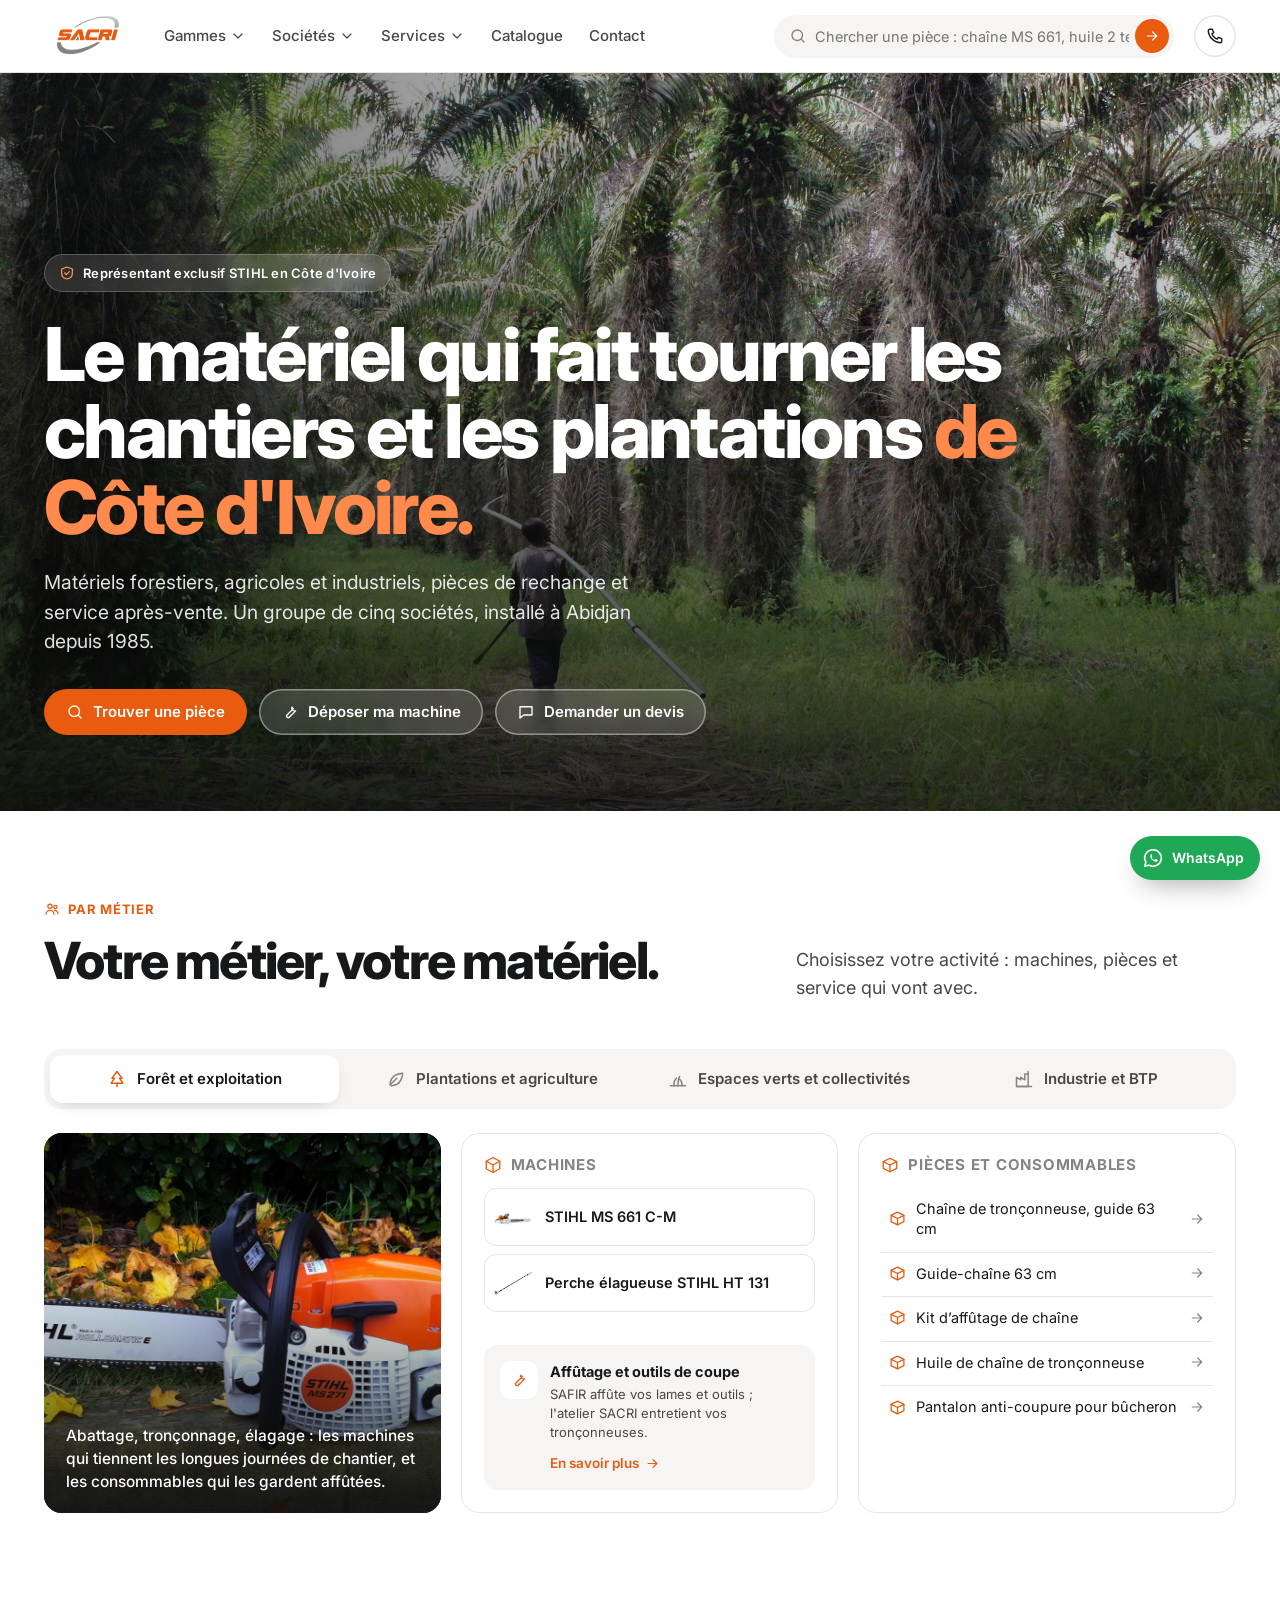
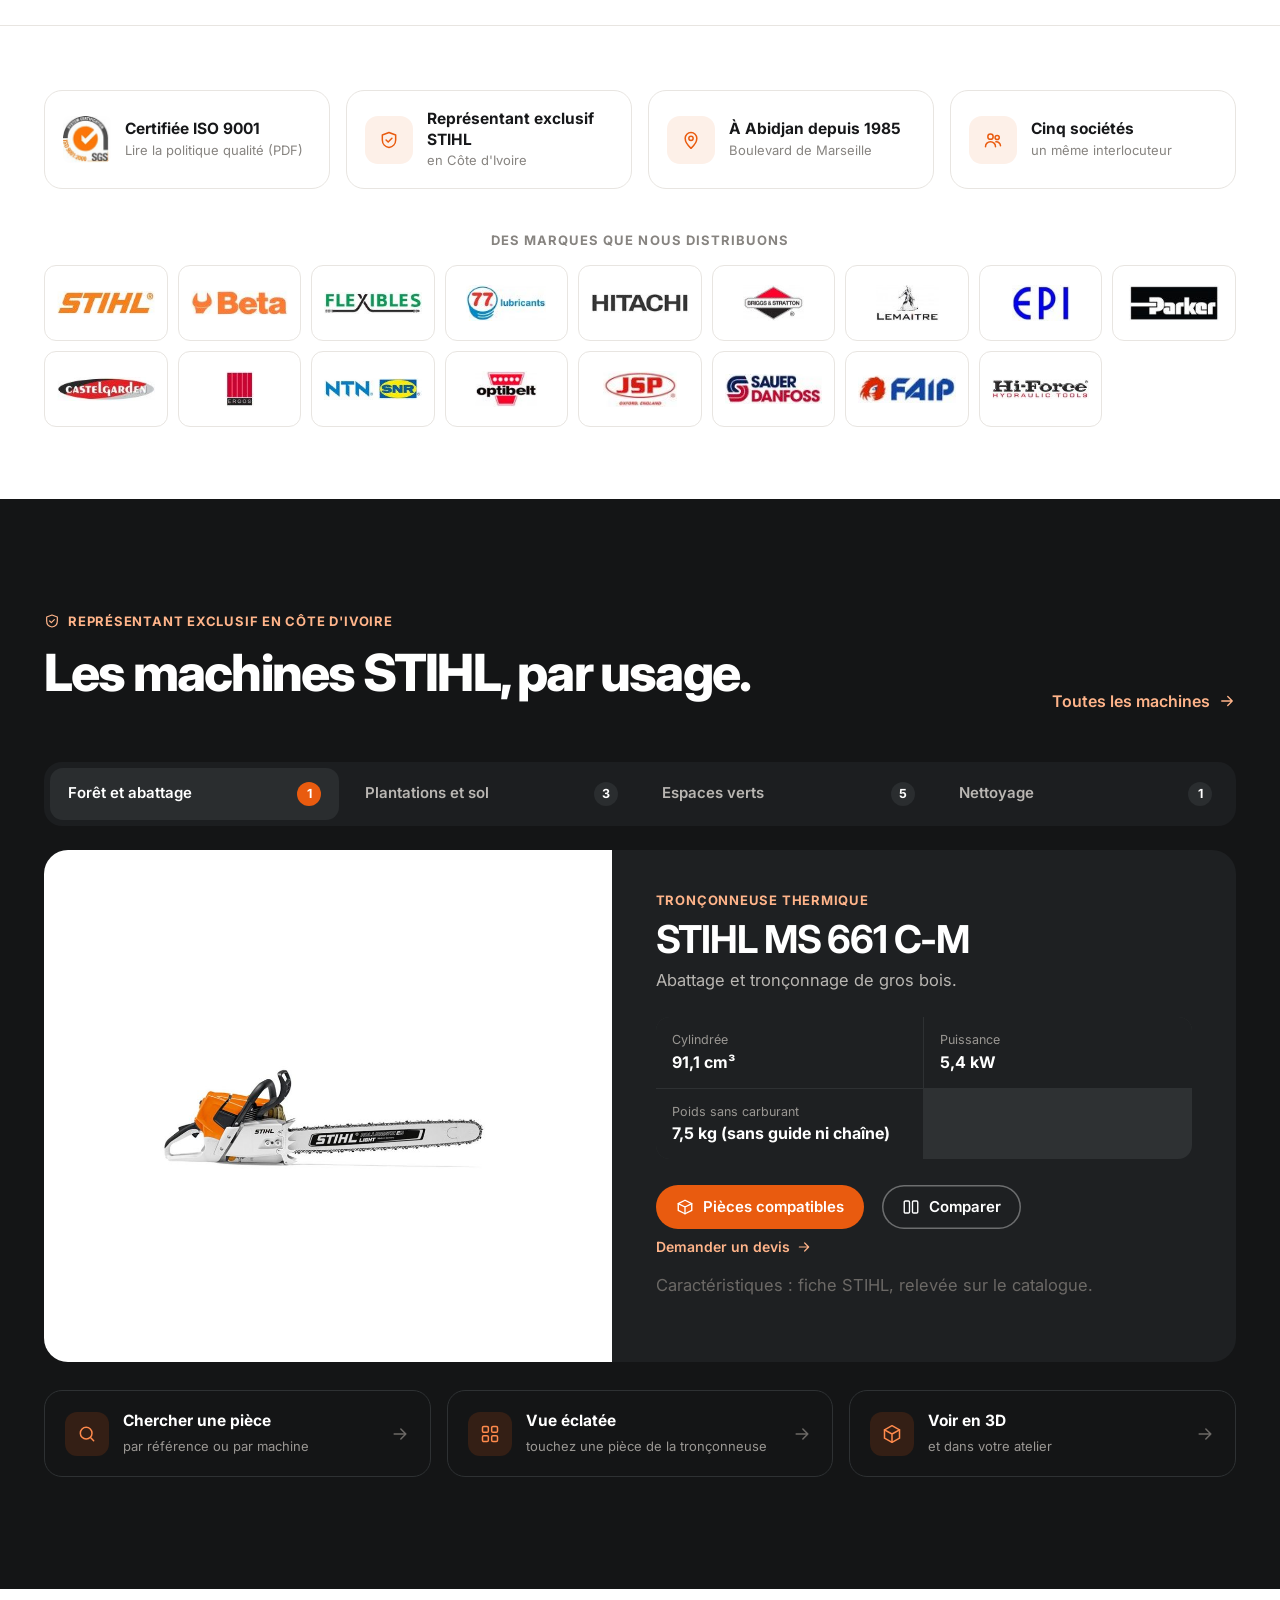
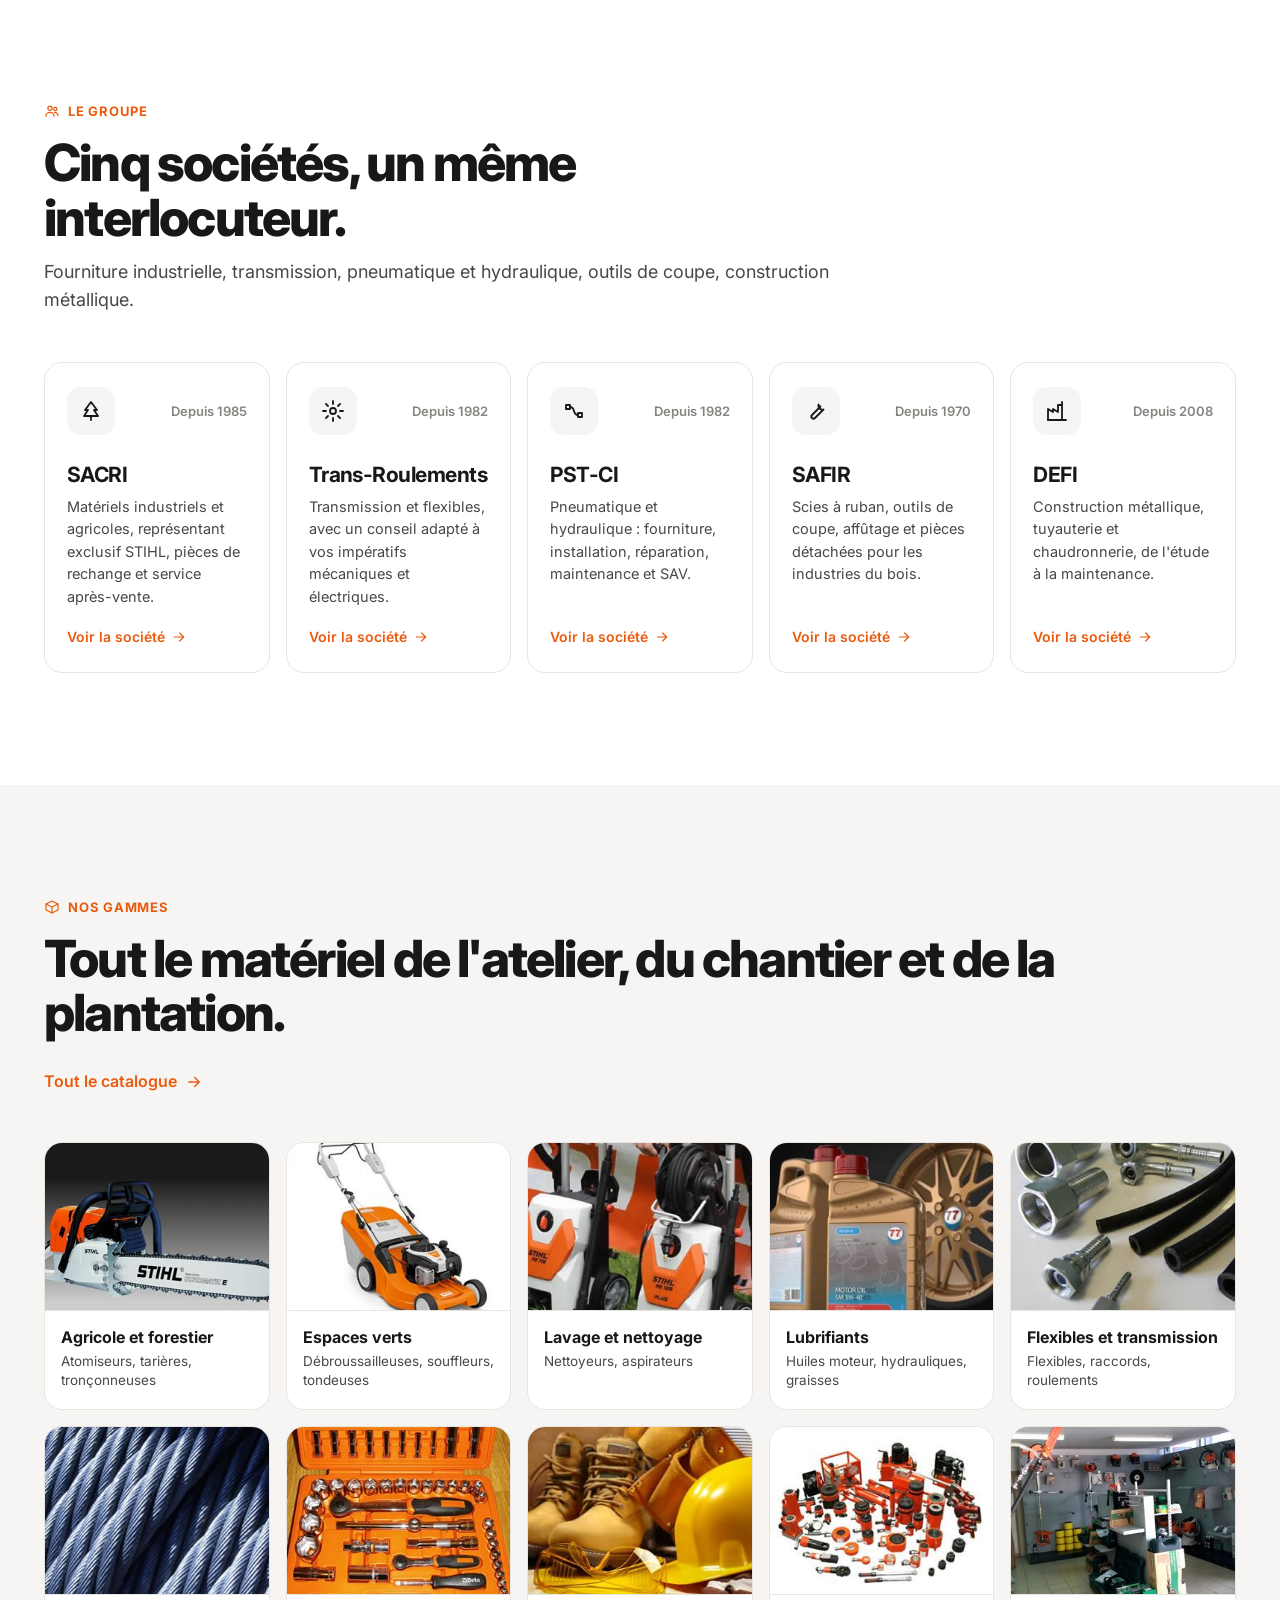
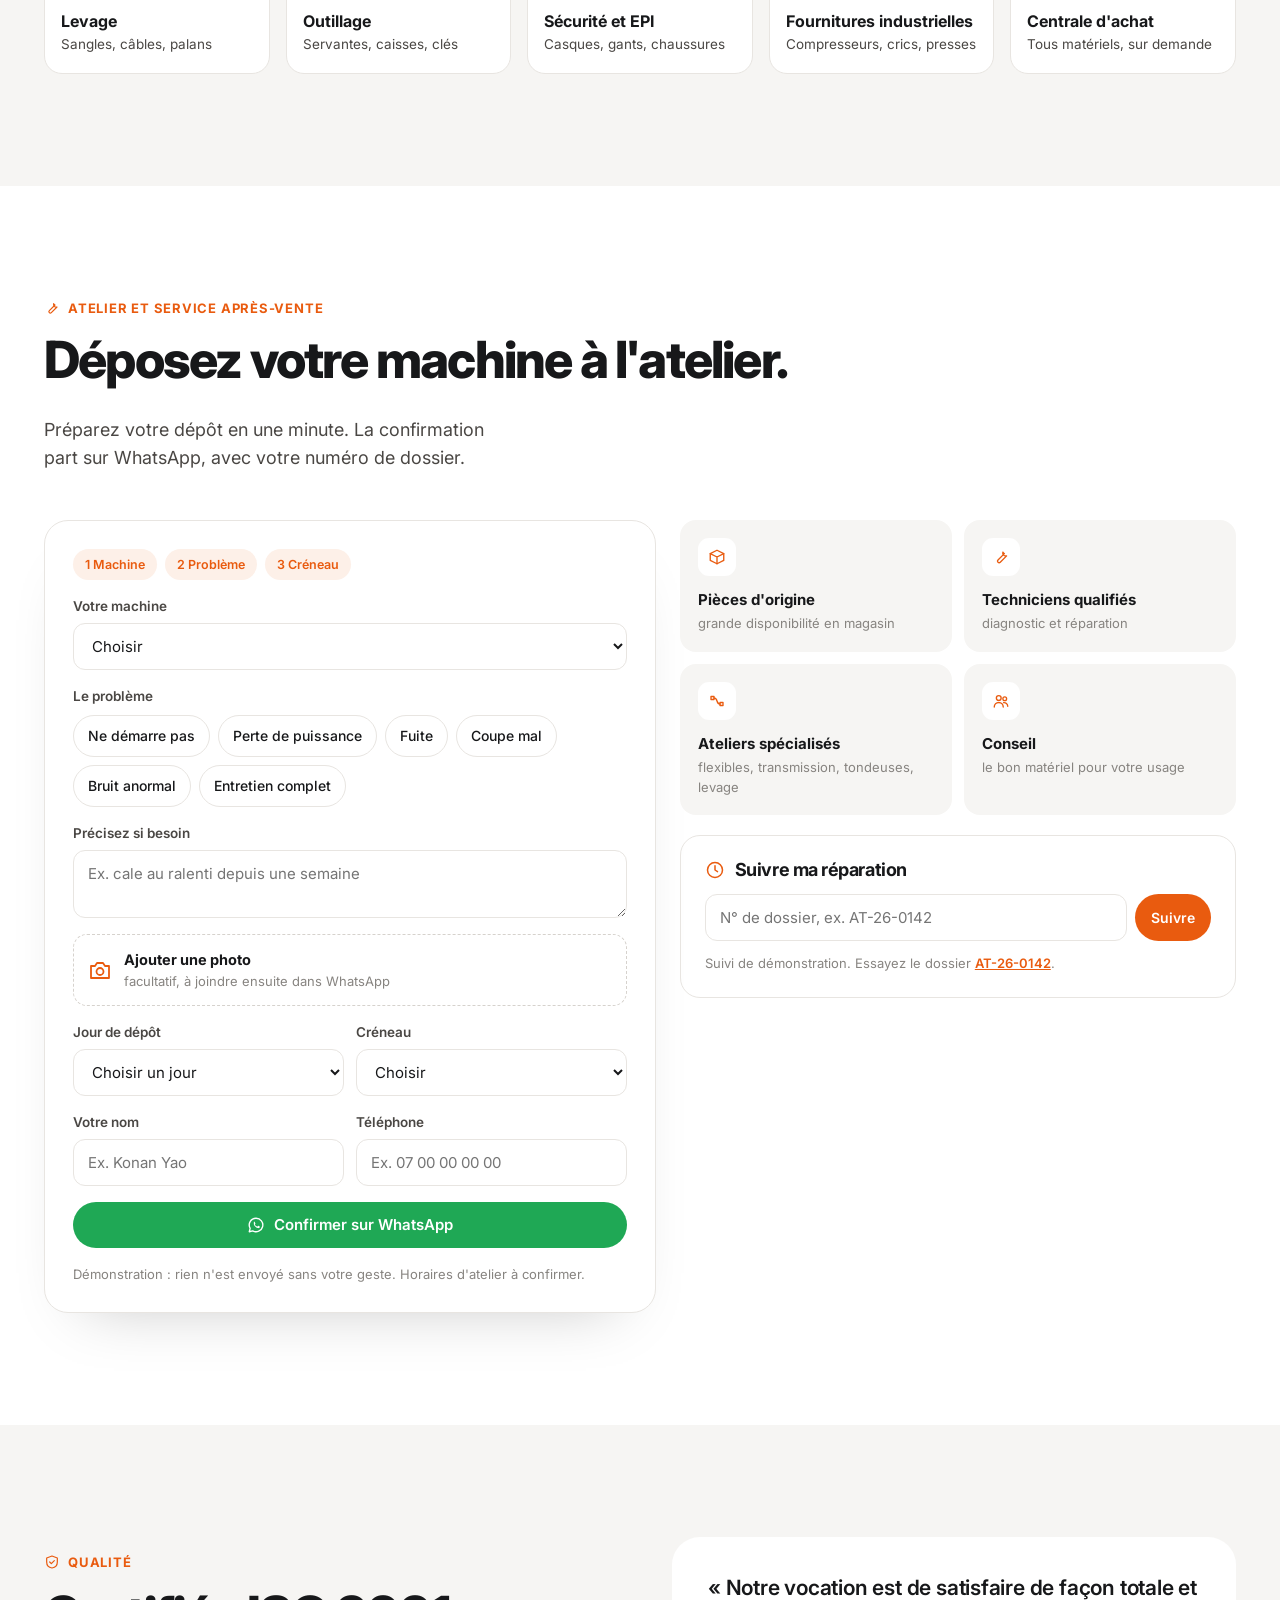
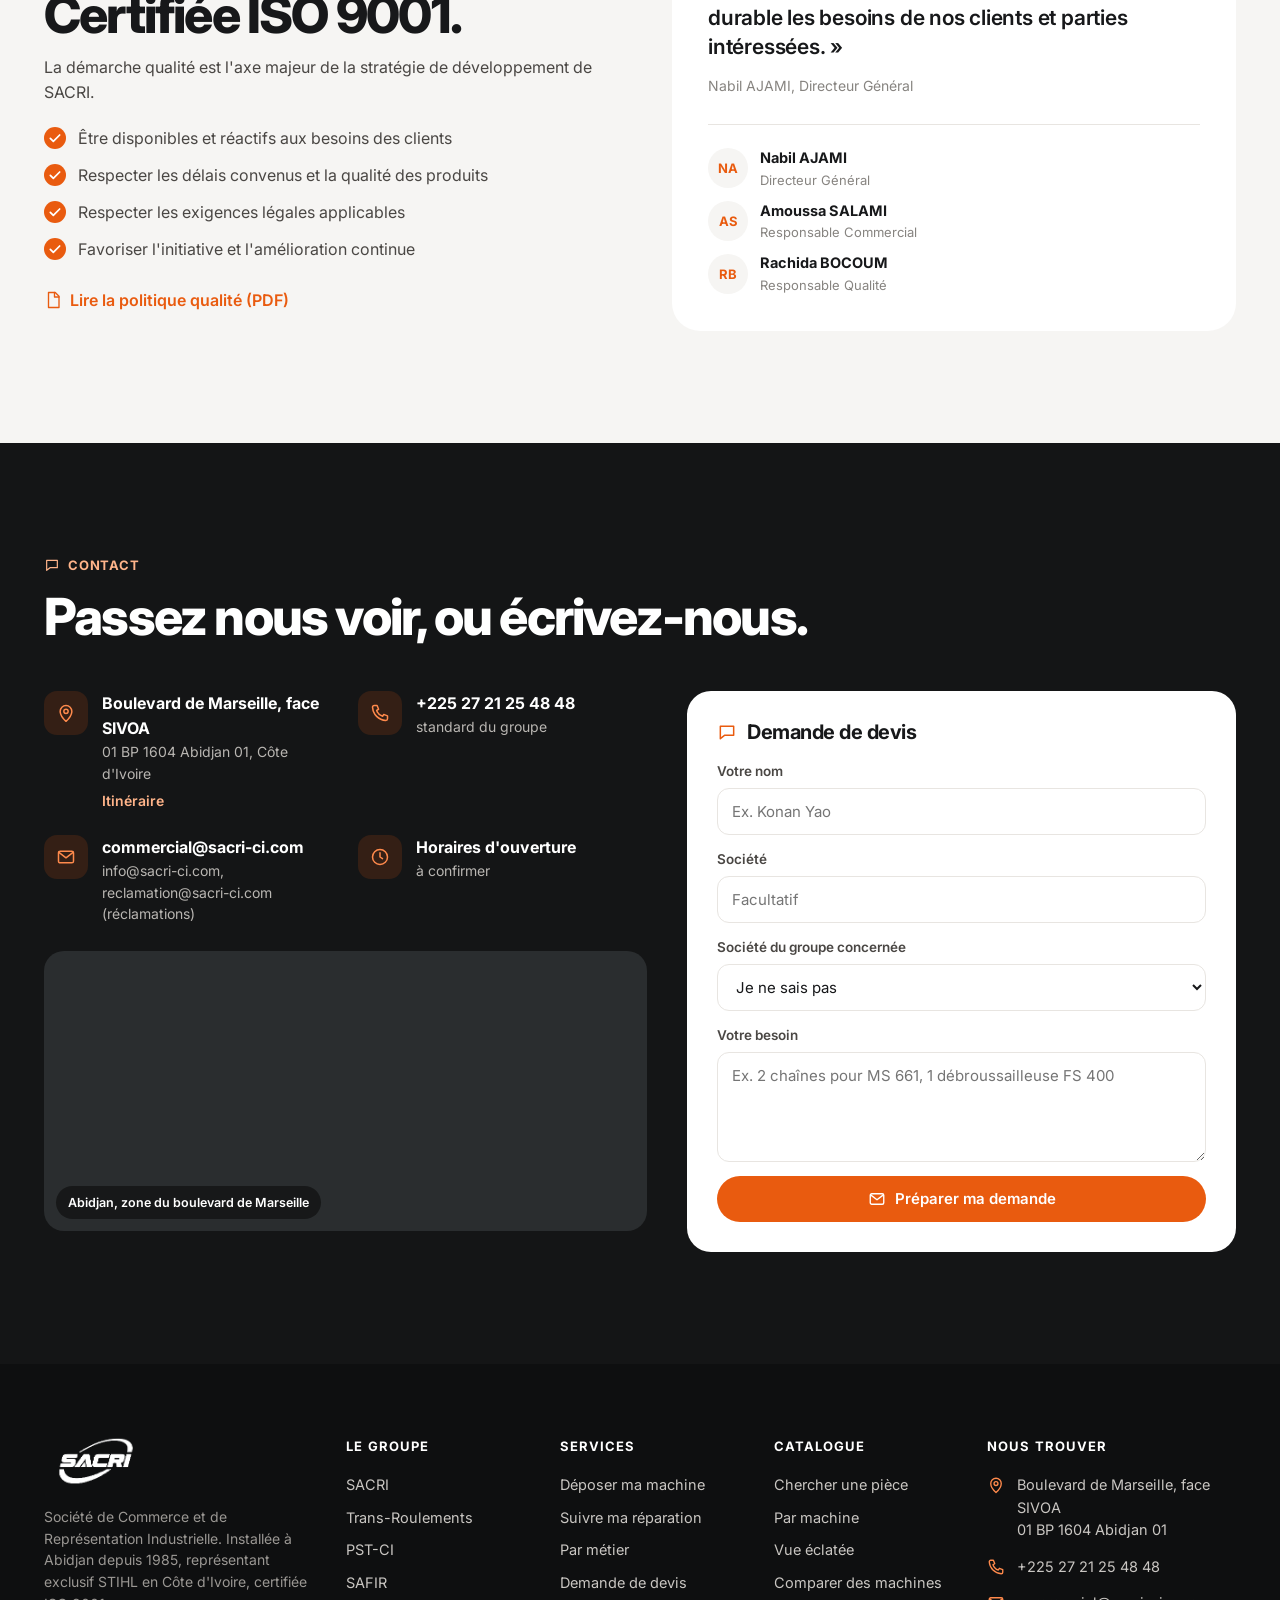
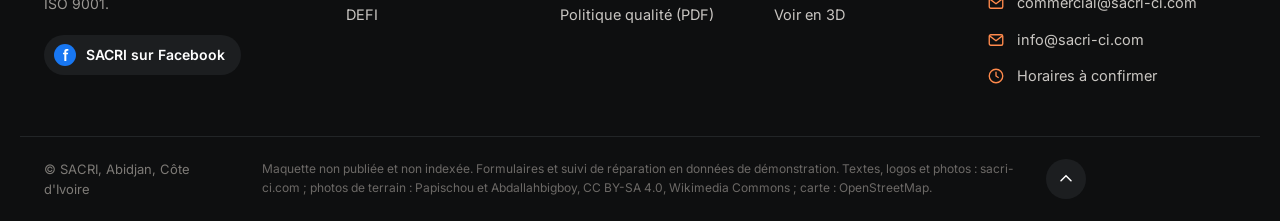
==== commit d2b05f76: "msg:Site v6.1 : texte metier sous la photo au tel, date en francais" ====
--- a/index.html
+++ b/index.html
@@ -11,7 +11,7 @@
 <link rel="preconnect" href="https://fonts.googleapis.com">
 <link rel="preconnect" href="https://fonts.gstatic.com" crossorigin>
 <link href="https://fonts.googleapis.com/css2?family=Inter:wght@400;500;600;700;800&display=swap" rel="stylesheet">
-<link rel="stylesheet" href="style.css?v=202611241342">
+<link rel="stylesheet" href="style.css?v=202611241353">
 </head>
 <body>
 <svg width="0" height="0" style="position:absolute" aria-hidden="true">
@@ -200,7 +200,7 @@
       <fieldset><legend>Le problème</legend><div class="pills"><label class="pl"><input type="radio" name="pb" value="Ne démarre pas" required><span>Ne démarre pas</span></label><label class="pl"><input type="radio" name="pb" value="Perte de puissance"><span>Perte de puissance</span></label><label class="pl"><input type="radio" name="pb" value="Fuite"><span>Fuite</span></label><label class="pl"><input type="radio" name="pb" value="Coupe mal"><span>Coupe mal</span></label><label class="pl"><input type="radio" name="pb" value="Bruit anormal"><span>Bruit anormal</span></label><label class="pl"><input type="radio" name="pb" value="Entretien complet"><span>Entretien complet</span></label></div></fieldset>
       <label>Précisez si besoin<textarea name="detail" rows="2" placeholder="Ex. cale au ralenti depuis une semaine"></textarea></label>
       <label class="file"><svg aria-hidden="true"><use href="#i-camera"/></svg><span><b>Ajouter une photo</b><small id="at-file">facultatif, à joindre ensuite dans WhatsApp</small></span><input type="file" name="photo" accept="image/*" capture="environment"></label>
-      <div class="row2"><label>Jour de dépôt<input type="date" name="jour" required></label>
+      <div class="row2"><label>Jour de dépôt<select name="jour" required><option value="">jj/mm/aaaa</option></select></label>
         <label>Créneau<select name="creneau" required><option value="">Choisir</option><option>Matin</option><option>Après-midi</option></select></label></div>
       <div class="row2"><label>Votre nom<input name="nom" required autocomplete="name" placeholder="Ex. Konan Yao"></label>
         <label>Téléphone<input name="tel" type="tel" required autocomplete="tel" inputmode="tel" placeholder="Ex. 07 00 00 00 00"></label></div>
@@ -310,7 +310,7 @@
   </div>
 </footer>
 <a class="wa-float" id="wa-float" href="https://wa.me/?text=Bonjour%20SACRI%2C%20" target="_blank" rel="noopener" aria-label="Écrire à SACRI sur WhatsApp"><svg aria-hidden="true"><use href="#i-wa"/></svg><span>WhatsApp</span></a>
-<script src="search.js?v=202611241342"></script>
-<script src="app.js?v=202611241342"></script>
+<script src="search.js?v=202611241353"></script>
+<script src="app.js?v=202611241353"></script>
 </body>
 </html>
--- a/style.css
+++ b/style.css
@@ -445,7 +445,10 @@
   .tab{flex-direction:column;justify-content:flex-start;gap:6px;padding:12px 8px;font-size:13.5px;text-align:center}
   .tabs-dk .tab{flex-direction:row;justify-content:space-between;padding:12px 12px;text-align:left}
   .met-p{grid-template-columns:1fr}
-  .met-img{grid-column:auto;min-height:230px}
+  .met-img{grid-column:auto;min-height:0;display:flex;flex-direction:column;background:var(--soft)}
+  .met-img img{position:static;height:210px;flex:none}
+  .met-img::after{content:none}
+  .met-img p{position:static;color:var(--ink);padding:16px 18px 18px;font-size:15px}
   .met-col{padding:18px}
   .pr-grid{grid-template-columns:1fr;gap:10px}
   .pr{padding:14px}
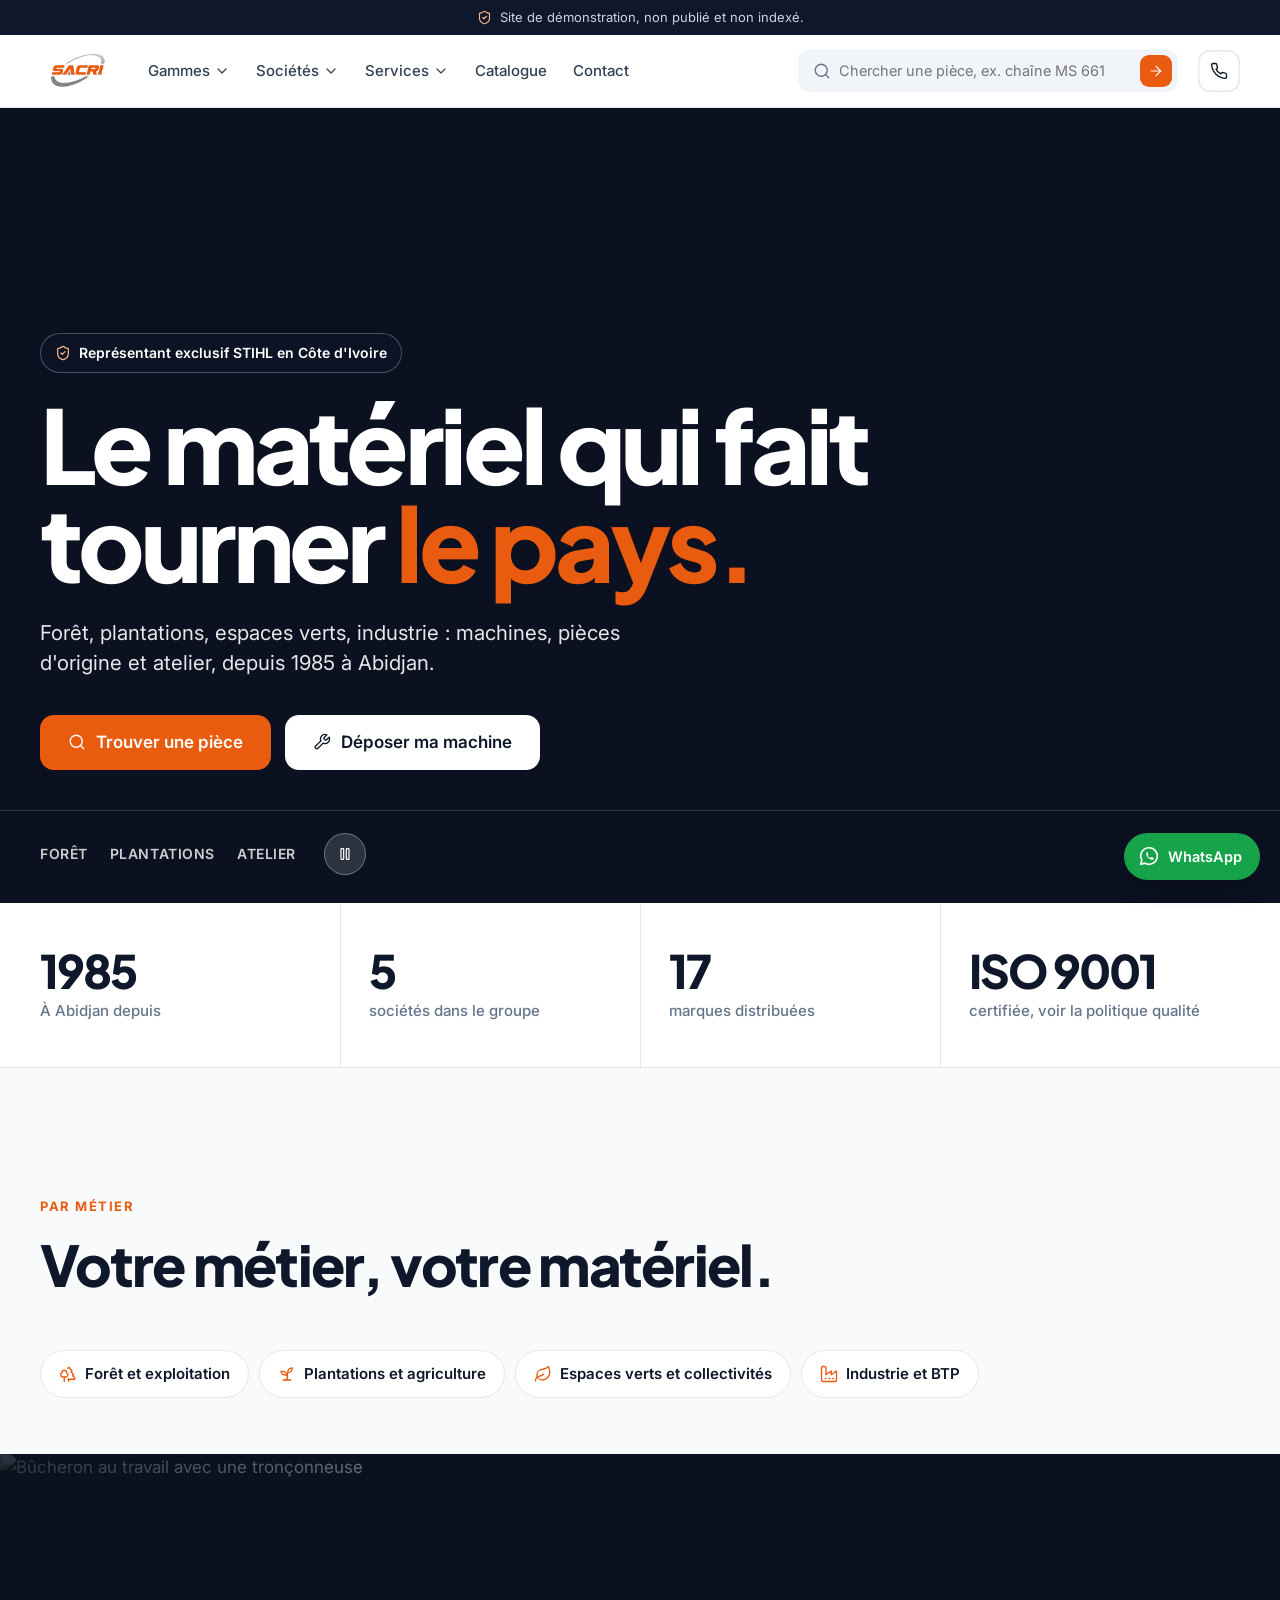
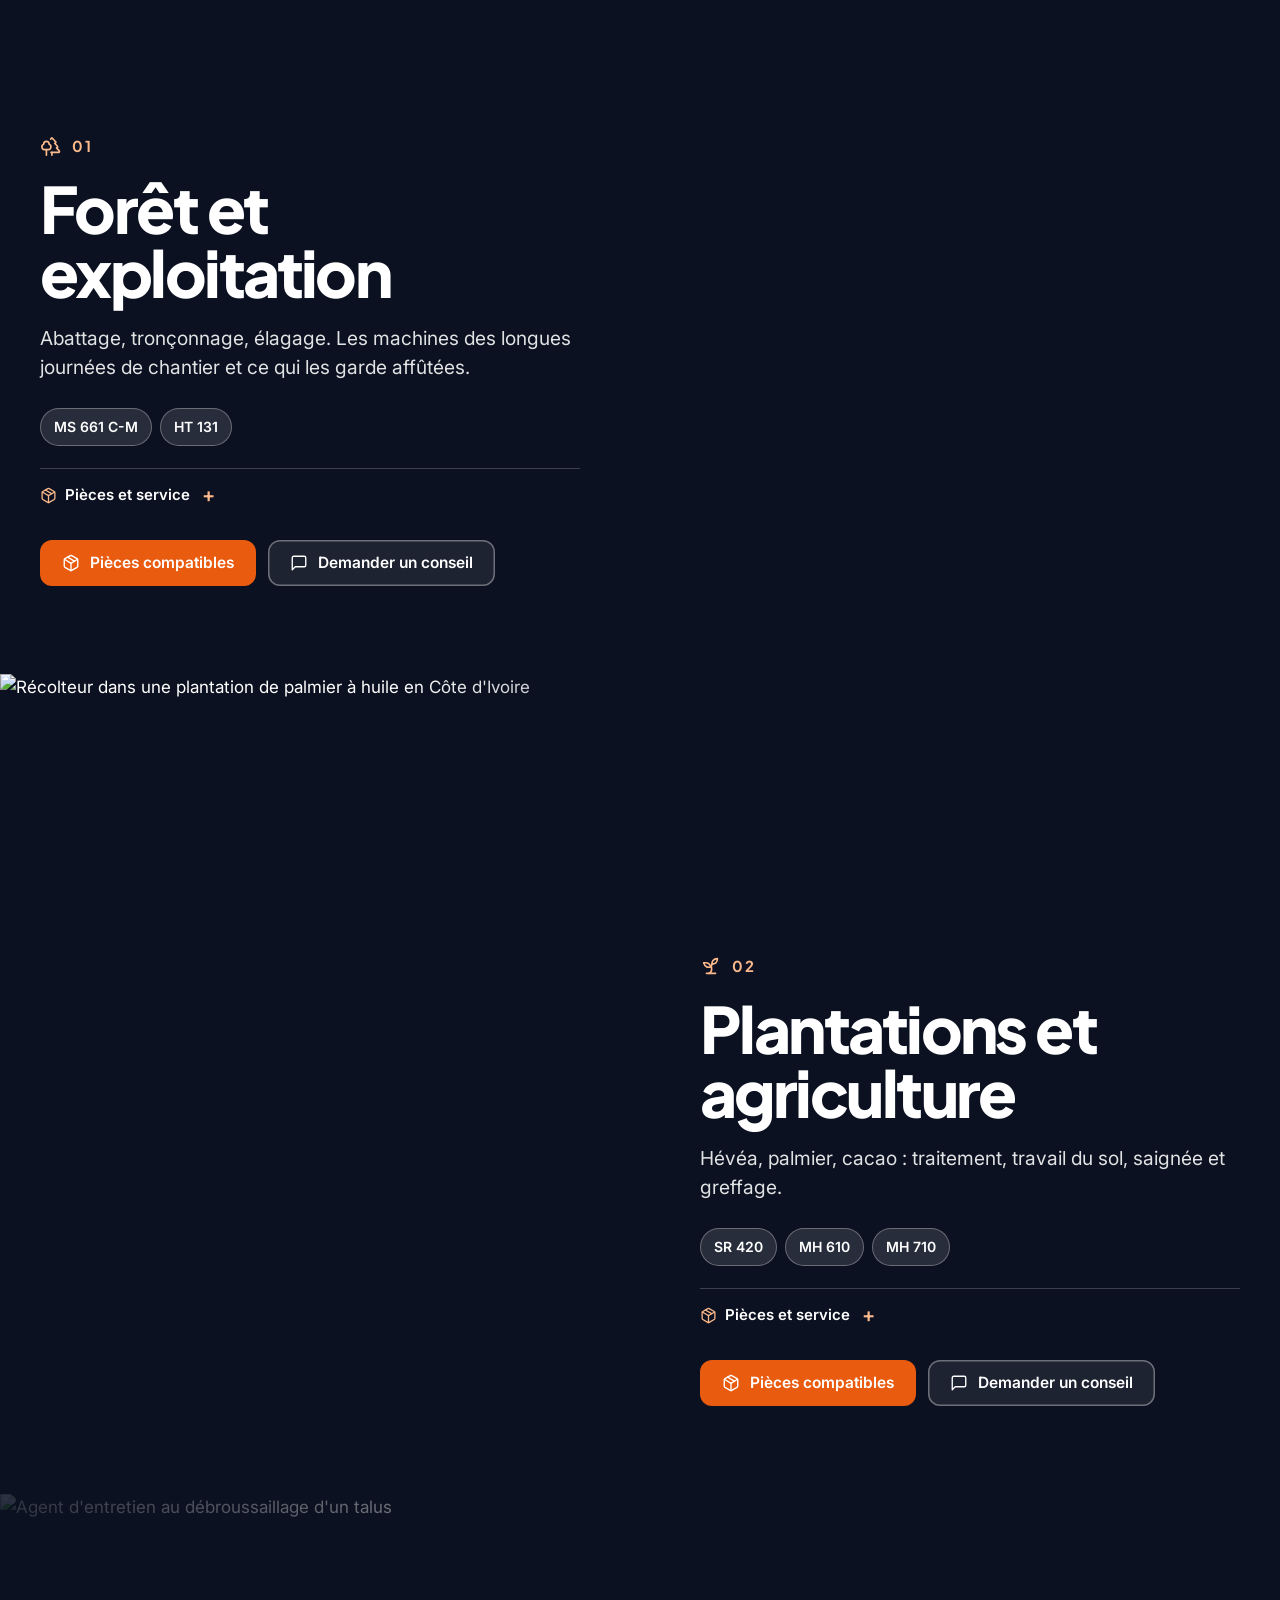
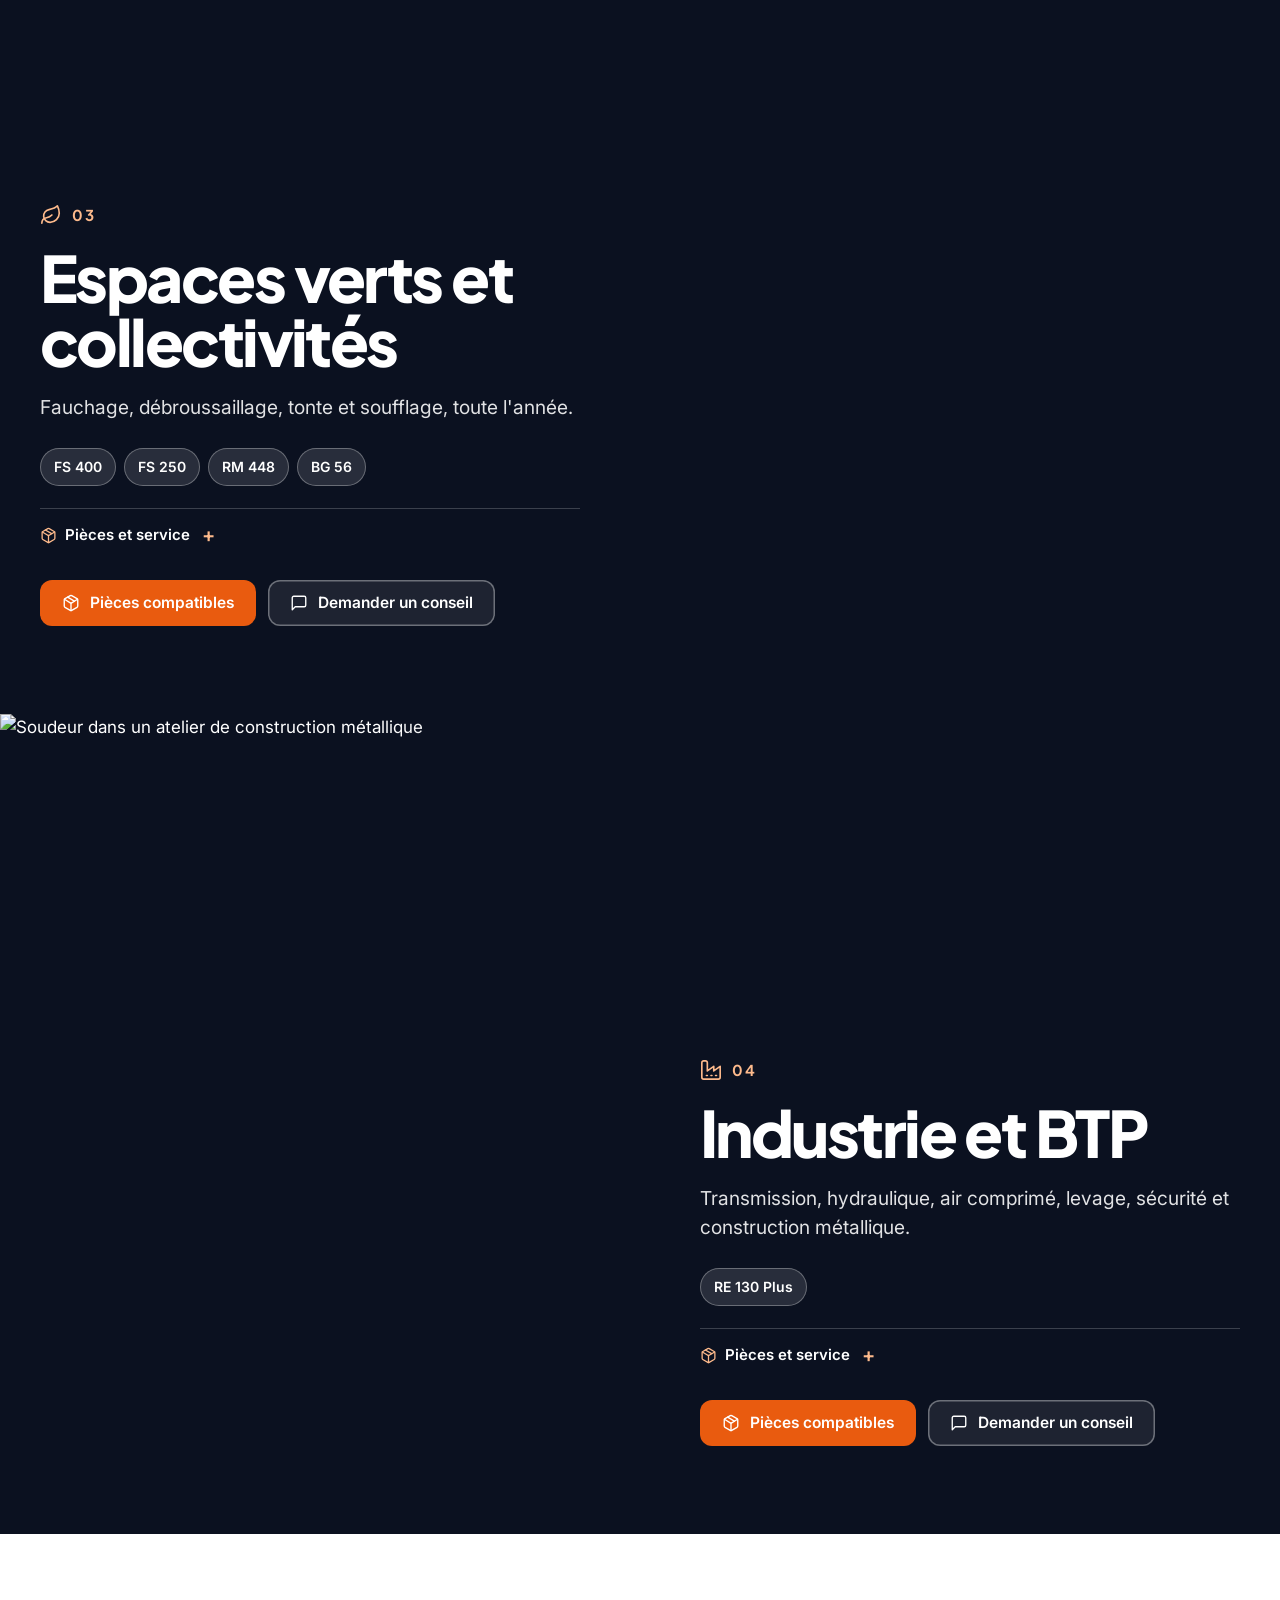
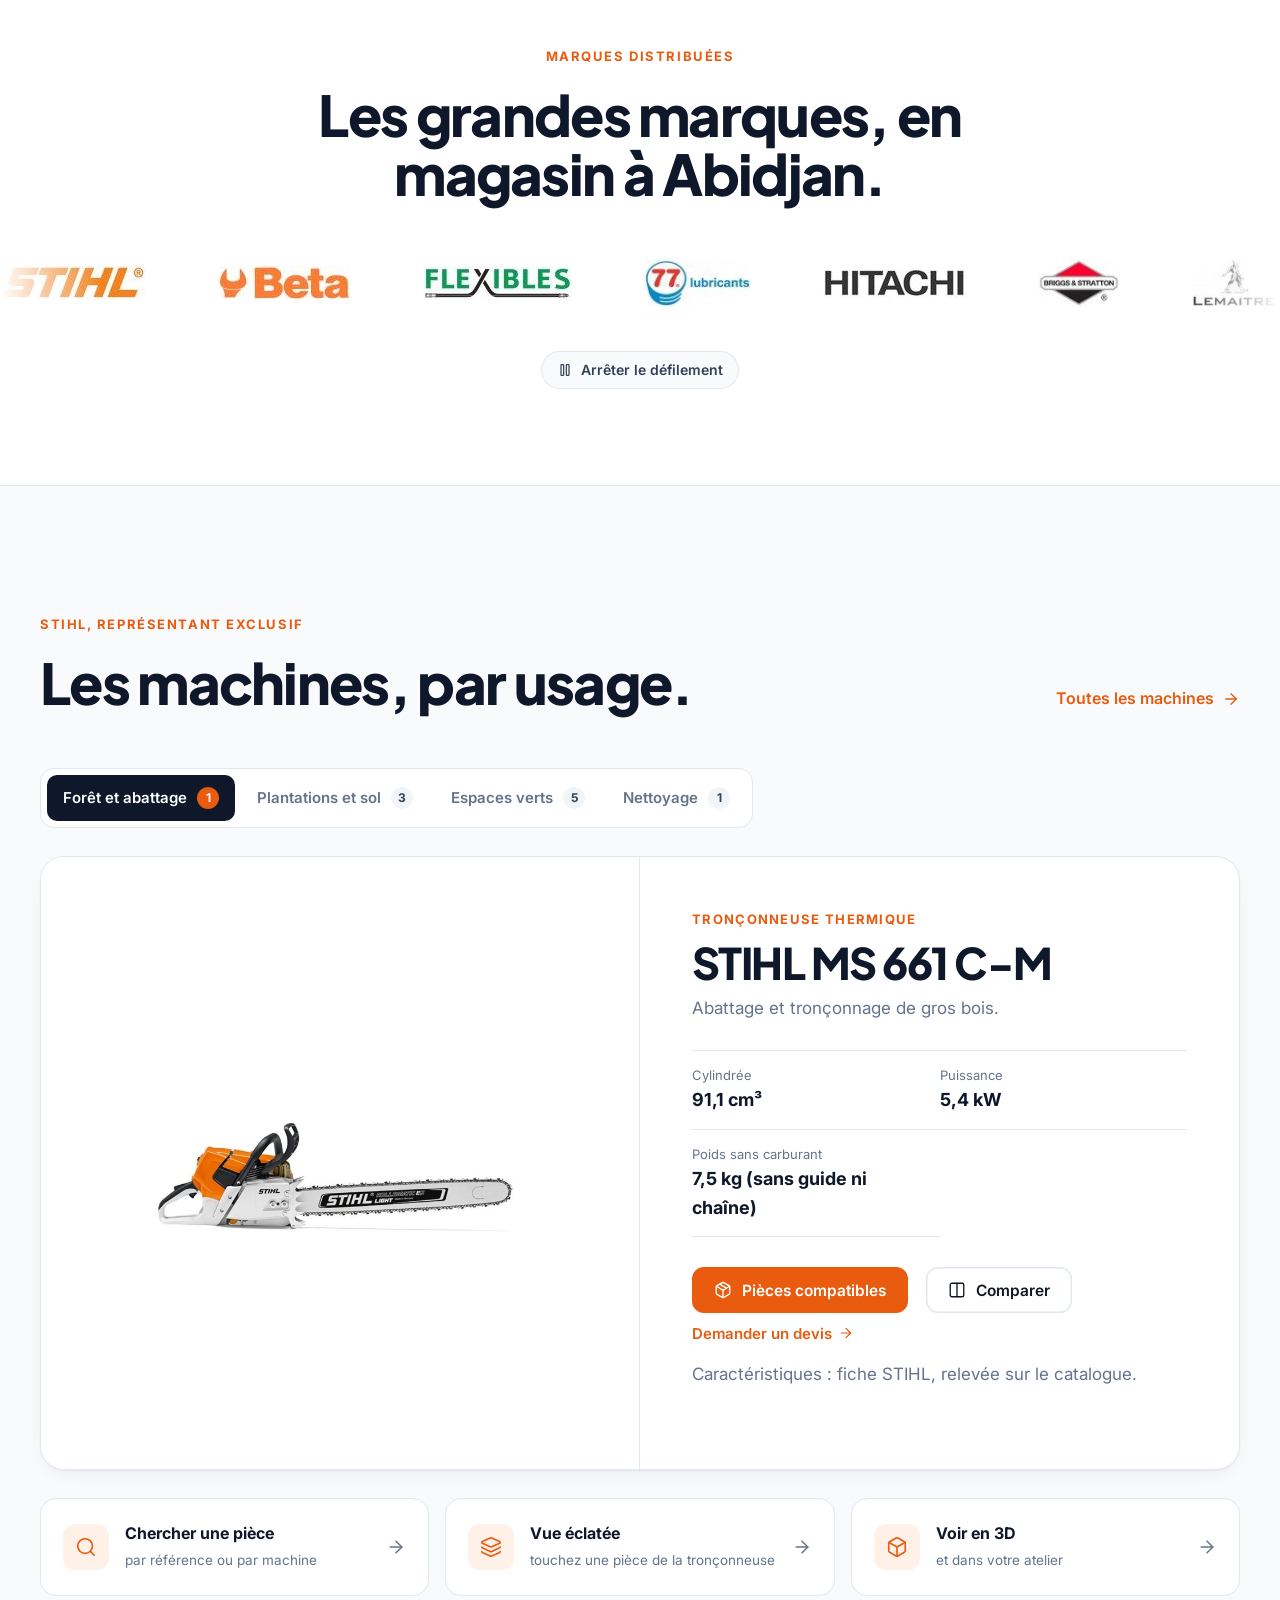
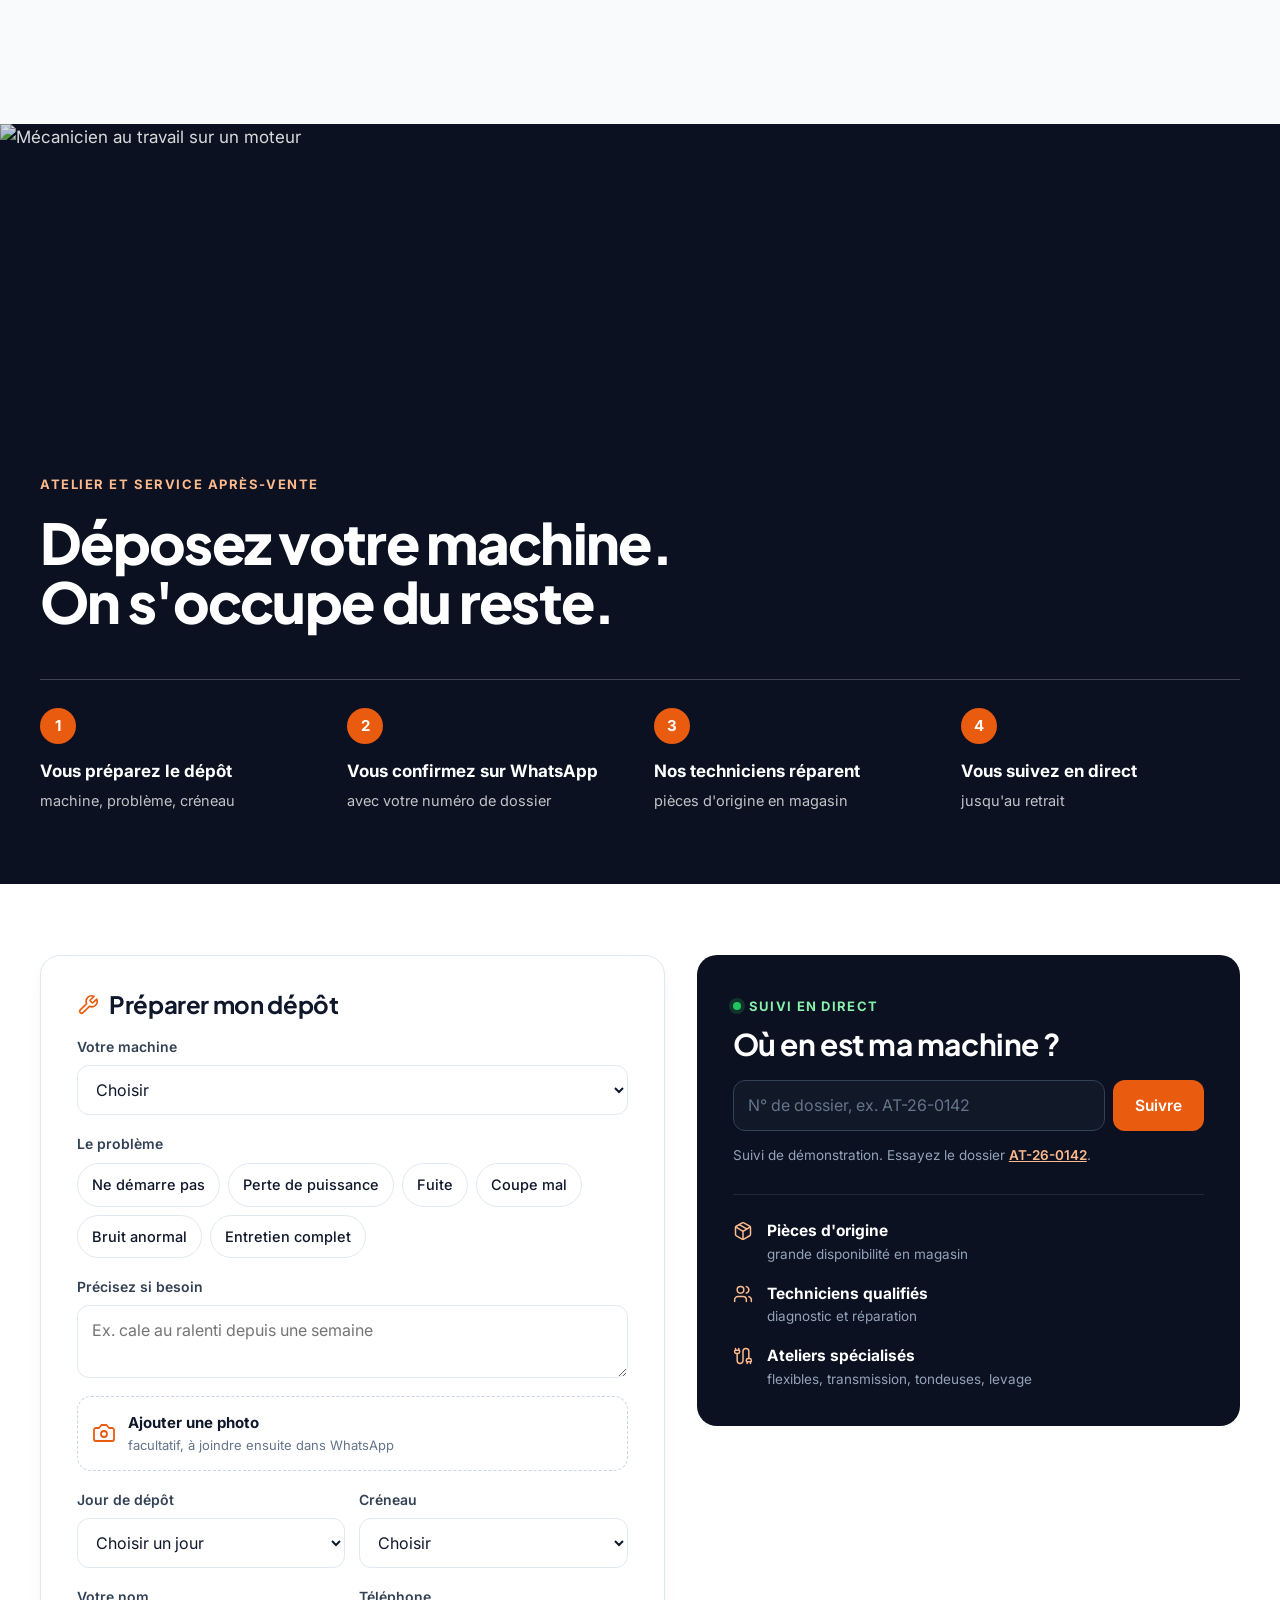
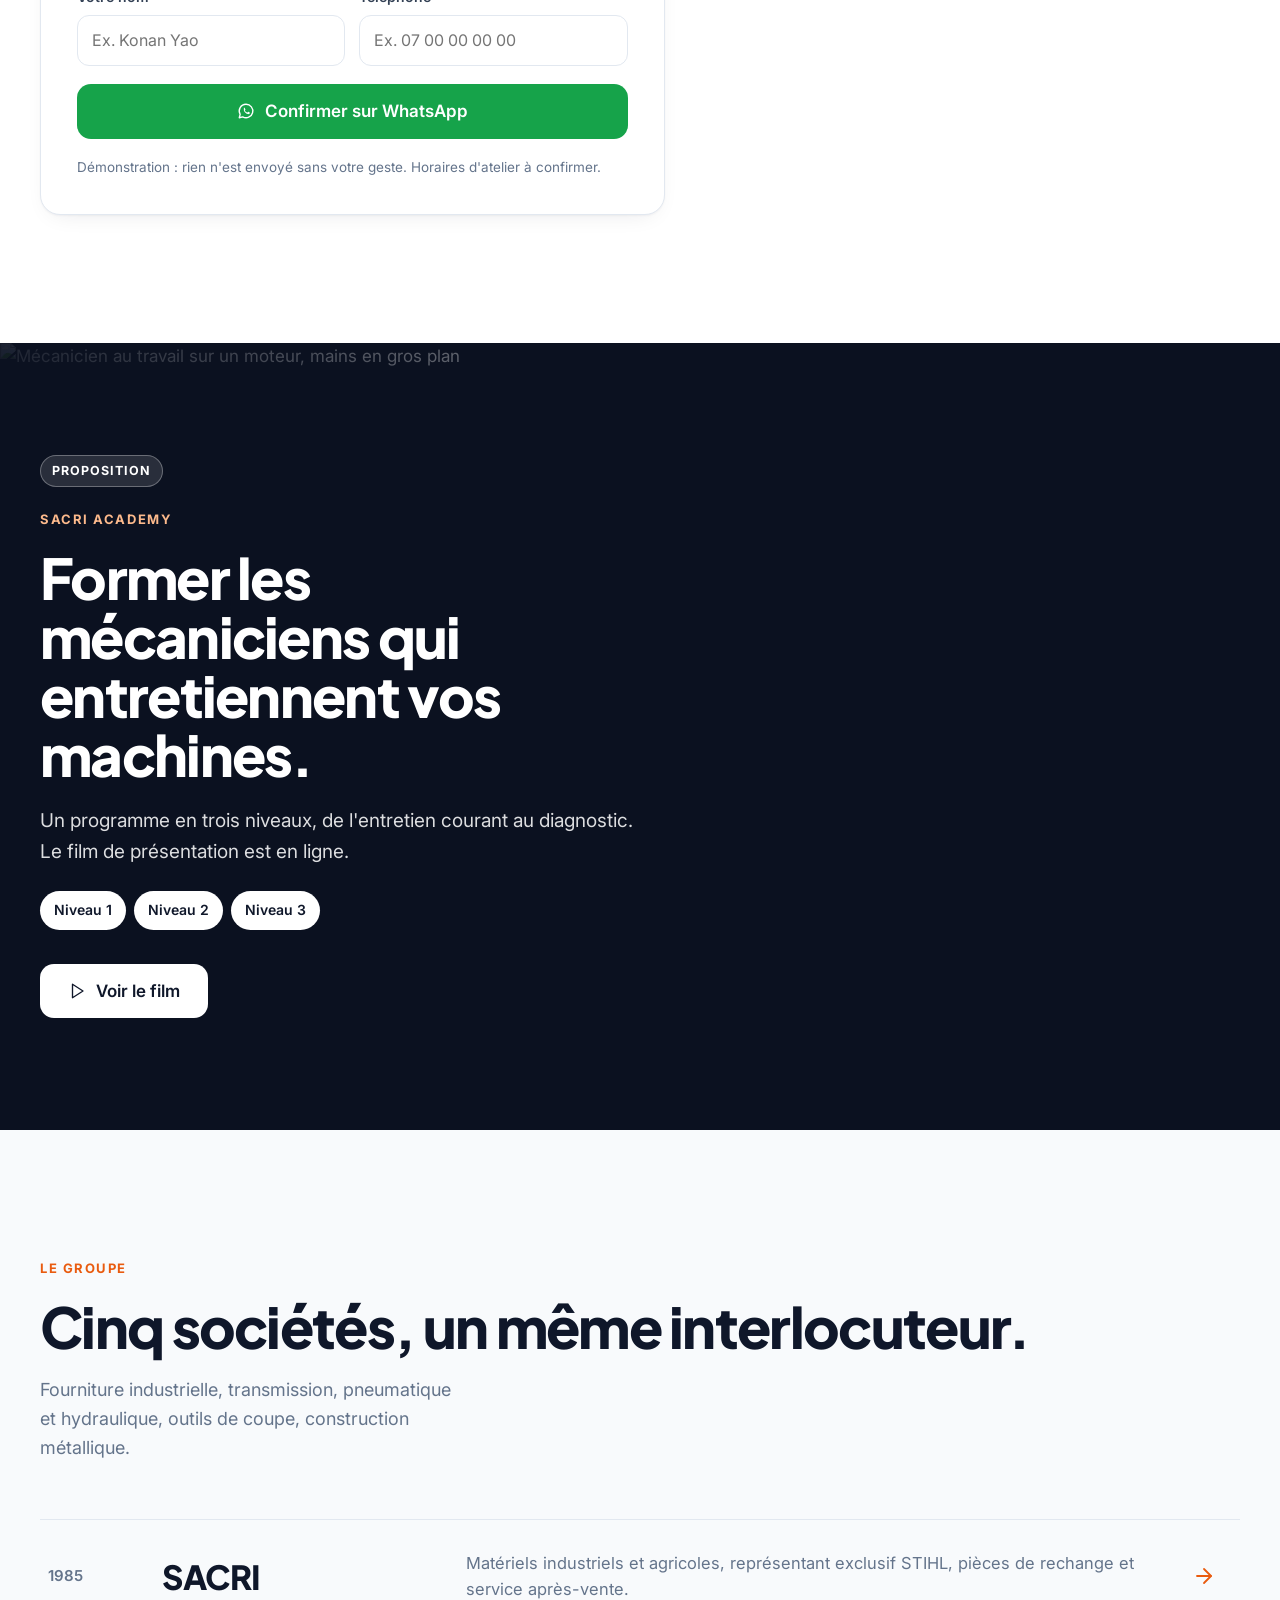
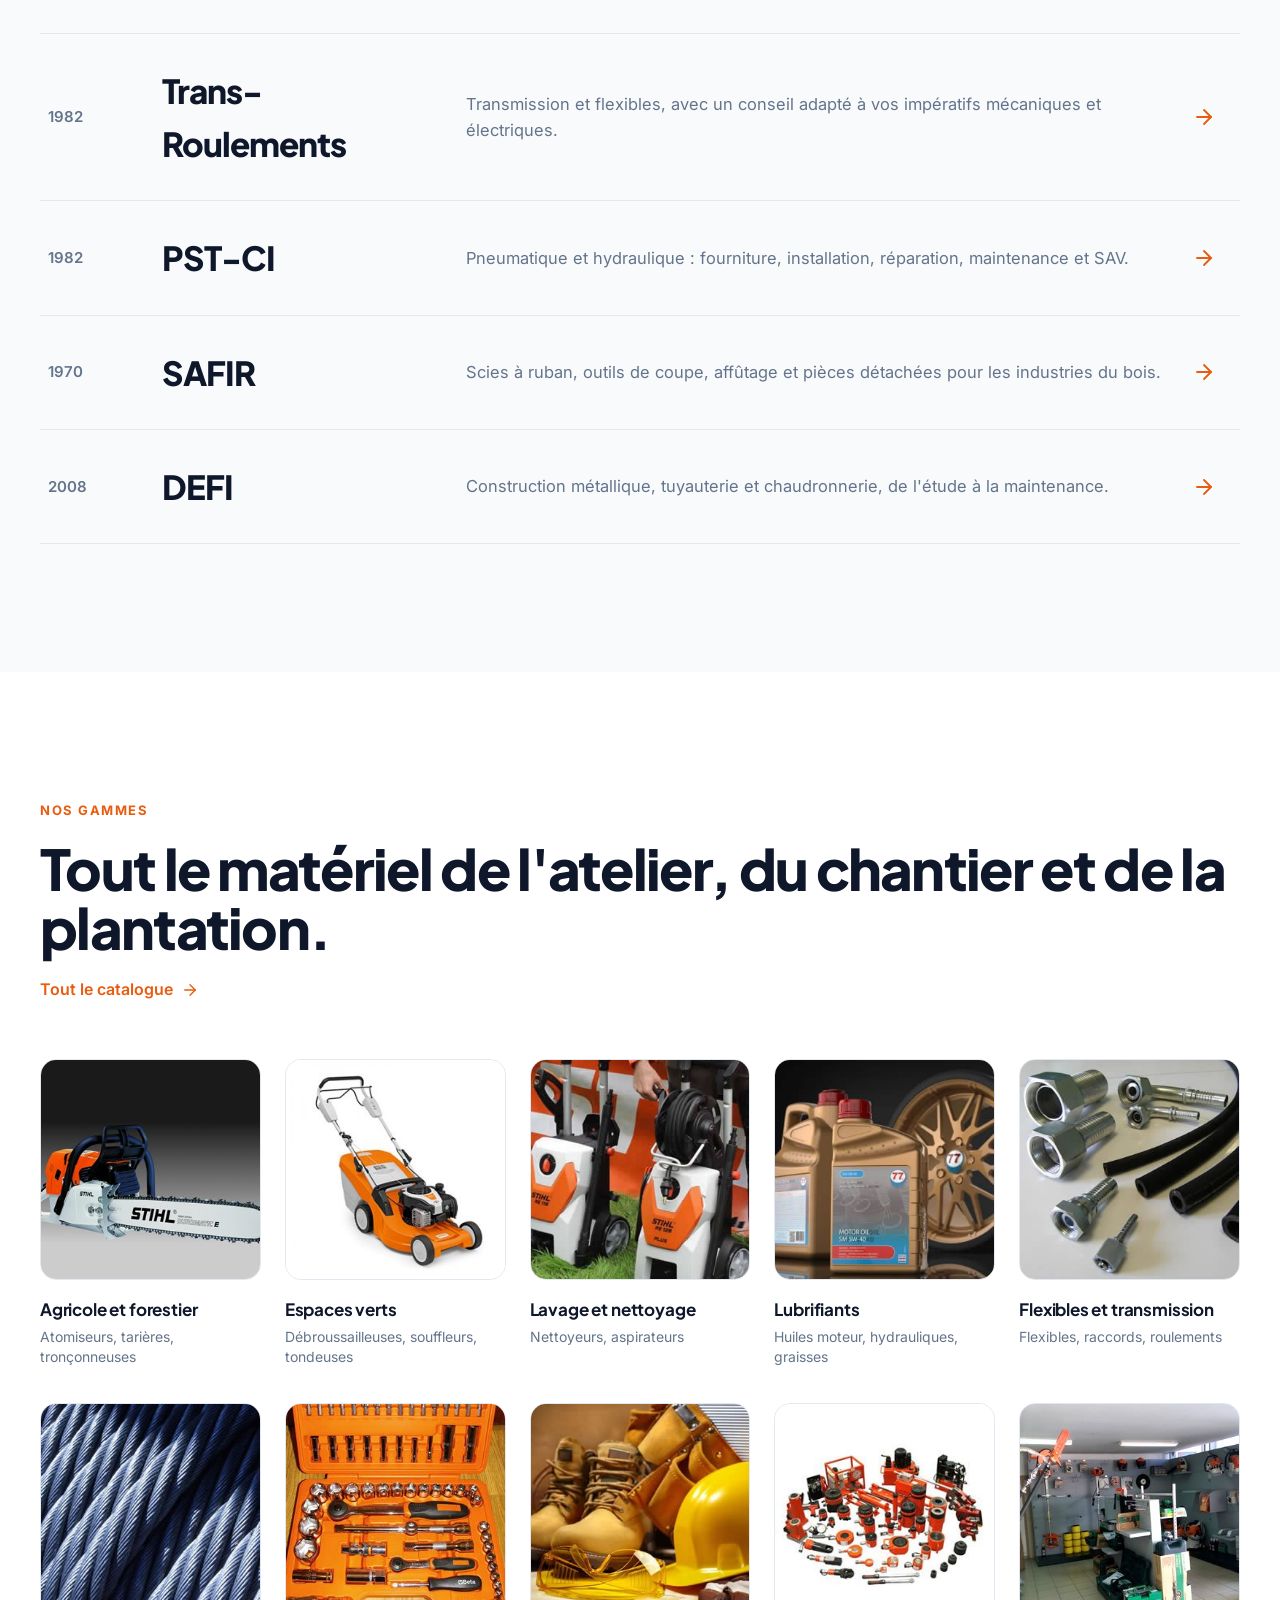
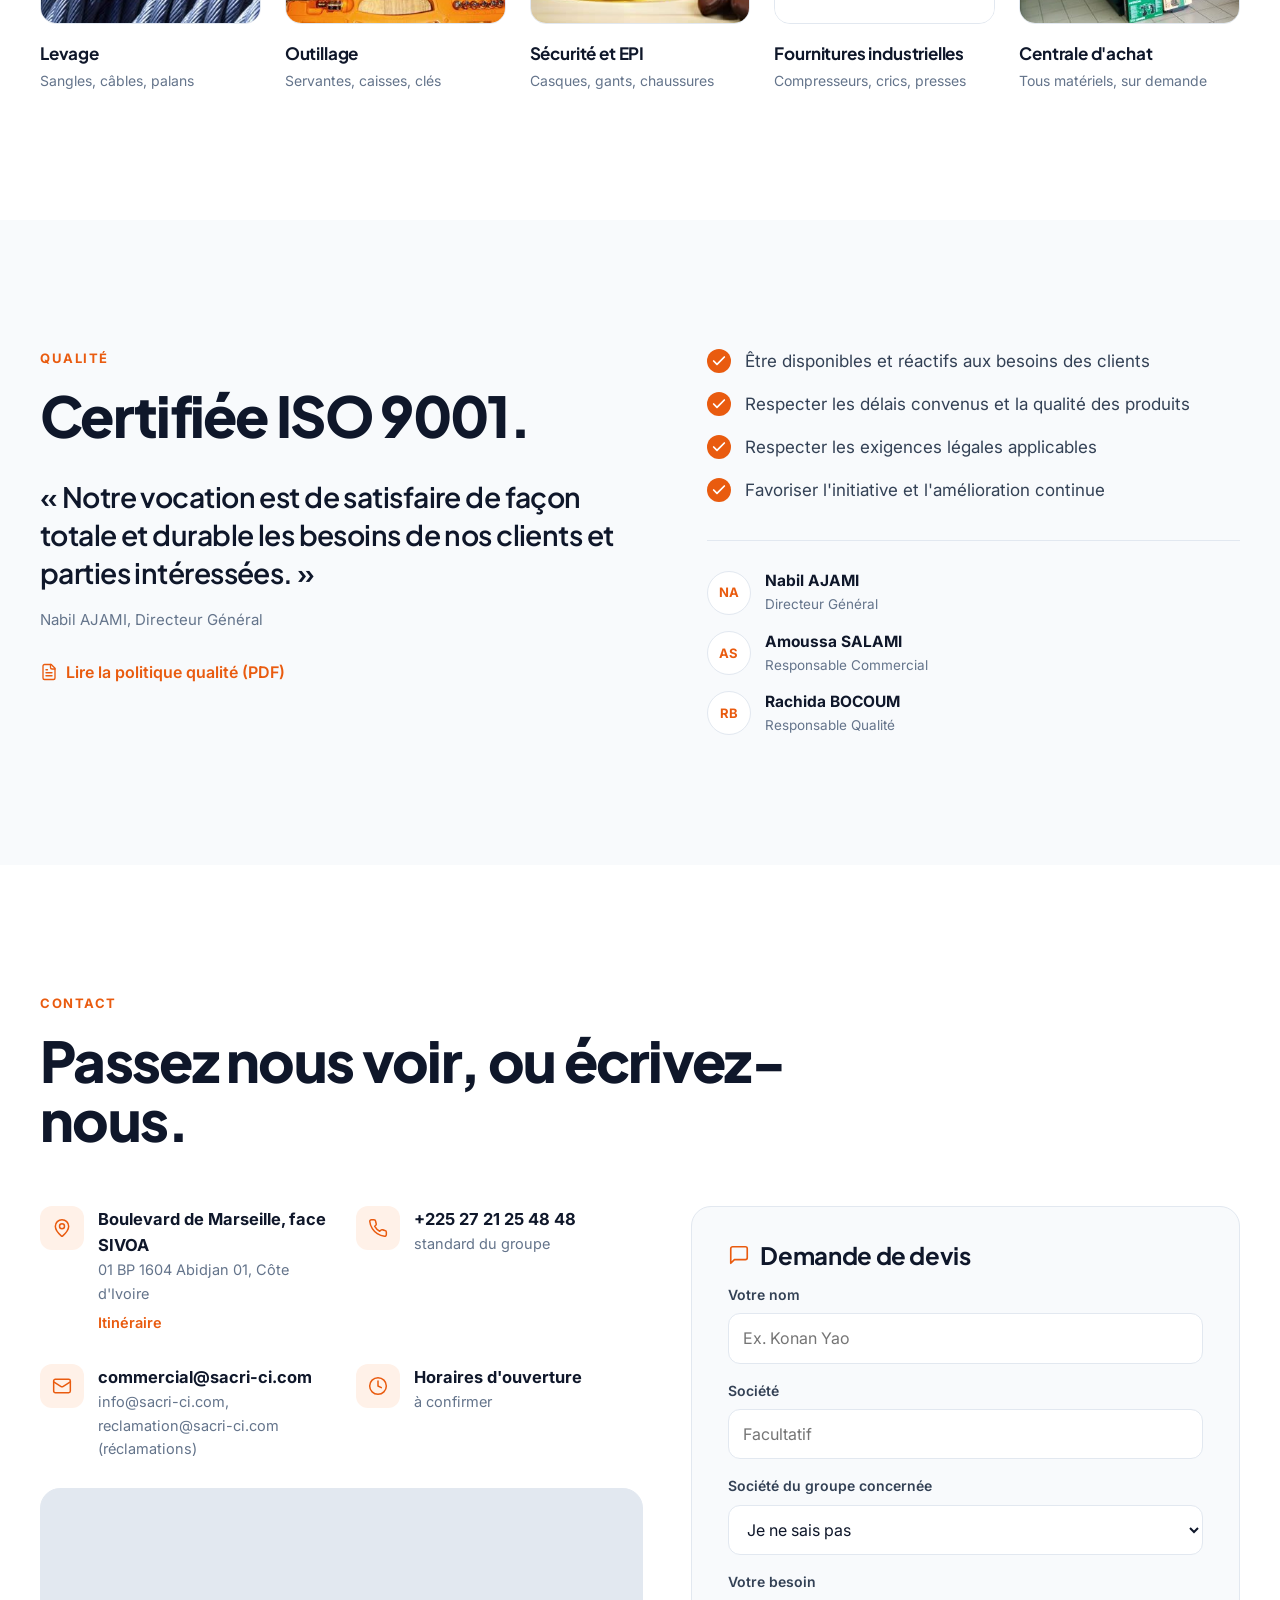
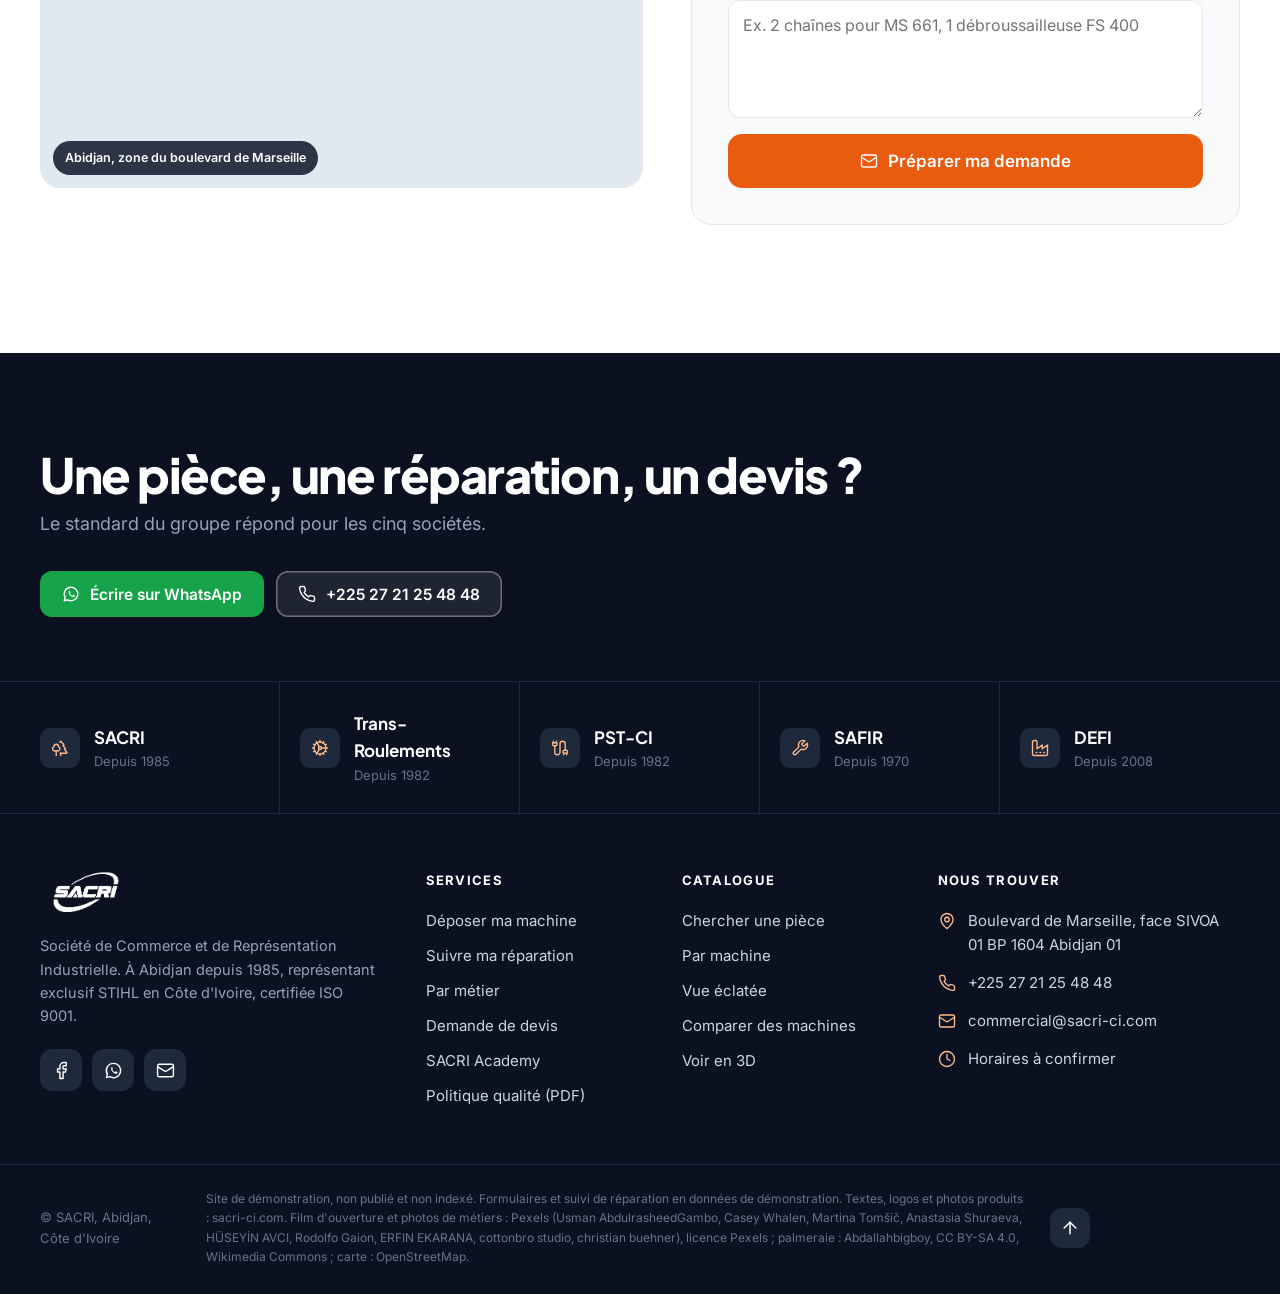
==== commit 49043ab3: "Site v7 : video plein ecran, metiers en photos plein cadre, chiffres, mur de logos, Academy, atelier" ====
--- a/index.html
+++ b/index.html
@@ -6,60 +6,74 @@
 <meta name="robots" content="noindex, nofollow">
 <title>SACRI, le leader ivoirien de la fourniture industrielle</title>
 <meta name="description" content="SACRI, représentant exclusif STIHL en Côte d&#x27;Ivoire, installé à Abidjan depuis 1985 : matériels forestiers, agricoles et industriels, pièces de rechange et service après-vente.">
-<meta name="theme-color" content="#E95B0F">
+<meta name="theme-color" content="#0F172A">
 <link rel="icon" href="assets/img/logo-transp.png">
 <link rel="preconnect" href="https://fonts.googleapis.com">
 <link rel="preconnect" href="https://fonts.gstatic.com" crossorigin>
-<link href="https://fonts.googleapis.com/css2?family=Inter:wght@400;500;600;700;800&display=swap" rel="stylesheet">
-<link rel="stylesheet" href="style.css?v=202611241353">
+<link href="https://fonts.googleapis.com/css2?family=Inter:wght@400;500;600;700&family=Plus+Jakarta+Sans:wght@600;700;800&display=swap" rel="stylesheet">
+<link rel="stylesheet" href="style.css?v=202611241751">
 </head>
-<body>
+<body class="home">
 <svg width="0" height="0" style="position:absolute" aria-hidden="true">
-  <symbol id="i-pin" viewBox="0 0 24 24"><path d="M12 22s7-6.2 7-12a7 7 0 1 0-14 0c0 5.8 7 12 7 12z"/><circle cx="12" cy="10" r="2.6"/></symbol>
-  <symbol id="i-phone" viewBox="0 0 24 24"><path d="M5 3h3.5l1.8 4.5-2.3 1.4a11 11 0 0 0 7.1 7.1l1.4-2.3L21 15.5V19a2 2 0 0 1-2 2A17 17 0 0 1 3 5a2 2 0 0 1 2-2z"/></symbol>
-  <symbol id="i-mail" viewBox="0 0 24 24"><rect x="3" y="5" width="18" height="14" rx="2"/><path d="m3.5 6.5 8.5 6.5 8.5-6.5"/></symbol>
-  <symbol id="i-fb" viewBox="0 0 24 24"><path d="M14 8.5V7c0-.8.4-1.2 1.3-1.2H17V3h-2.6C11.8 3 11 4.6 11 6.8v1.7H9V11h2v10h3V11h2.4l.4-2.5z" fill="currentColor" stroke="none"/></symbol>
+  <symbol id="i-pin" viewBox="0 0 24 24"><path d="M20 10c0 4.993-5.539 10.193-7.399 11.799a1 1 0 0 1-1.202 0C9.539 20.193 4 14.993 4 10a8 8 0 0 1 16 0" /> <circle cx="12" cy="10" r="3" /></symbol>
+  <symbol id="i-phone" viewBox="0 0 24 24"><path d="M22 16.92v3a2 2 0 0 1-2.18 2 19.79 19.79 0 0 1-8.63-3.07 19.5 19.5 0 0 1-6-6 19.79 19.79 0 0 1-3.07-8.67A2 2 0 0 1 4.11 2h3a2 2 0 0 1 2 1.72 12.84 12.84 0 0 0 .7 2.81 2 2 0 0 1-.45 2.11L8.09 9.91a16 16 0 0 0 6 6l1.27-1.27a2 2 0 0 1 2.11-.45 12.84 12.84 0 0 0 2.81.7A2 2 0 0 1 22 16.92z" /></symbol>
+  <symbol id="i-mail" viewBox="0 0 24 24"><rect width="20" height="16" x="2" y="4" rx="2" /> <path d="m22 7-8.97 5.7a1.94 1.94 0 0 1-2.06 0L2 7" /></symbol>
+  <symbol id="i-fb" viewBox="0 0 24 24"><path d="M18 2h-3a5 5 0 0 0-5 5v3H7v4h3v8h4v-8h3l1-4h-4V7a1 1 0 0 1 1-1h3z" /></symbol>
+  <symbol id="i-arrow" viewBox="0 0 24 24"><path d="M5 12h14" /> <path d="m12 5 7 7-7 7" /></symbol>
+  <symbol id="i-down" viewBox="0 0 24 24"><path d="m6 9 6 6 6-6" /></symbol>
+  <symbol id="i-chev-r" viewBox="0 0 24 24"><path d="m9 18 6-6-6-6" /></symbol>
+  <symbol id="i-check" viewBox="0 0 24 24"><path d="M20 6 9 17l-5-5" /></symbol>
+  <symbol id="i-tree" viewBox="0 0 24 24"><path d="M10 10v.2A3 3 0 0 1 8.9 16H5a3 3 0 0 1-1-5.8V10a3 3 0 0 1 6 0Z" /> <path d="M7 16v6" /> <path d="M13 19v3" /> <path d="M12 19h8.3a1 1 0 0 0 .7-1.7L18 14h.3a1 1 0 0 0 .7-1.7L16 9h.2a1 1 0 0 0 .8-1.7L13 3l-1.4 1.5" /></symbol>
+  <symbol id="i-leaf" viewBox="0 0 24 24"><path d="M7 20h10" /> <path d="M10 20c5.5-2.5.8-6.4 3-10" /> <path d="M9.5 9.4c1.1.8 1.8 2.2 2.3 3.7-2 .4-3.5.4-4.8-.3-1.2-.6-2.3-1.9-3-4.2 2.8-.5 4.4 0 5.5.8z" /> <path d="M14.1 6a7 7 0 0 0-1.1 4c1.9-.1 3.3-.6 4.3-1.4 1-1 1.6-2.3 1.7-4.6-2.7.1-4 1-4.9 2z" /></symbol>
+  <symbol id="i-leaf2" viewBox="0 0 24 24"><path d="M11 20A7 7 0 0 1 9.8 6.1C15.5 5 17 4.48 19 2c1 2 2 4.18 2 8 0 5.5-4.78 10-10 10Z" /> <path d="M2 21c0-3 1.85-5.36 5.08-6C9.5 14.52 12 13 13 12" /></symbol>
+  <symbol id="i-hose" viewBox="0 0 24 24"><path d="M17 21v-2a1 1 0 0 1-1-1v-1a2 2 0 0 1 2-2h2a2 2 0 0 1 2 2v1a1 1 0 0 1-1 1" /> <path d="M19 15V6.5a1 1 0 0 0-7 0v11a1 1 0 0 1-7 0V9" /> <path d="M21 21v-2h-4" /> <path d="M3 5h4V3" /> <path d="M7 5a1 1 0 0 1 1 1v1a2 2 0 0 1-2 2H4a2 2 0 0 1-2-2V6a1 1 0 0 1 1-1V3" /></symbol>
+  <symbol id="i-wrench" viewBox="0 0 24 24"><path d="M14.7 6.3a1 1 0 0 0 0 1.4l1.6 1.6a1 1 0 0 0 1.4 0l3.77-3.77a6 6 0 0 1-7.94 7.94l-6.91 6.91a2.12 2.12 0 0 1-3-3l6.91-6.91a6 6 0 0 1 7.94-7.94l-3.76 3.76z" /></symbol>
+  <symbol id="i-factory" viewBox="0 0 24 24"><path d="M2 20a2 2 0 0 0 2 2h16a2 2 0 0 0 2-2V8l-7 5V8l-7 5V4a2 2 0 0 0-2-2H4a2 2 0 0 0-2 2Z" /> <path d="M17 18h1" /> <path d="M12 18h1" /> <path d="M7 18h1" /></symbol>
+  <symbol id="i-gear" viewBox="0 0 24 24"><path d="M12 20a8 8 0 1 0 0-16 8 8 0 0 0 0 16Z" /> <path d="M12 14a2 2 0 1 0 0-4 2 2 0 0 0 0 4Z" /> <path d="M12 2v2" /> <path d="M12 22v-2" /> <path d="m17 20.66-1-1.73" /> <path d="M11 10.27 7 3.34" /> <path d="m20.66 17-1.73-1" /> <path d="m3.34 7 1.73 1" /> <path d="M14 12h8" /> <path d="M2 12h2" /> <path d="m20.66 7-1.73 1" /> <path d="m3.34 17 1.73-1" /> <path d="m17 3.34-1 1.73" /> <path d="m11 13.73-4 6.93" /></symbol>
+  <symbol id="i-box" viewBox="0 0 24 24"><path d="M11 21.73a2 2 0 0 0 2 0l7-4A2 2 0 0 0 21 16V8a2 2 0 0 0-1-1.73l-7-4a2 2 0 0 0-2 0l-7 4A2 2 0 0 0 3 8v8a2 2 0 0 0 1 1.73z" /> <path d="M12 22V12" /> <path d="m3.3 7 7.703 4.734a2 2 0 0 0 1.994 0L20.7 7" /> <path d="m7.5 4.27 9 5.15" /></symbol>
+  <symbol id="i-shield" viewBox="0 0 24 24"><path d="M20 13c0 5-3.5 7.5-7.66 8.95a1 1 0 0 1-.67-.01C7.5 20.5 4 18 4 13V6a1 1 0 0 1 1-1c2 0 4.5-1.2 6.24-2.72a1.17 1.17 0 0 1 1.52 0C14.51 3.81 17 5 19 5a1 1 0 0 1 1 1z" /> <path d="m9 12 2 2 4-4" /></symbol>
+  <symbol id="i-users" viewBox="0 0 24 24"><path d="M16 21v-2a4 4 0 0 0-4-4H6a4 4 0 0 0-4 4v2" /> <circle cx="9" cy="7" r="4" /> <path d="M22 21v-2a4 4 0 0 0-3-3.87" /> <path d="M16 3.13a4 4 0 0 1 0 7.75" /></symbol>
+  <symbol id="i-search" viewBox="0 0 24 24"><circle cx="11" cy="11" r="8" /> <path d="m21 21-4.3-4.3" /></symbol>
+  <symbol id="i-cube" viewBox="0 0 24 24"><path d="M21 8a2 2 0 0 0-1-1.73l-7-4a2 2 0 0 0-2 0l-7 4A2 2 0 0 0 3 8v8a2 2 0 0 0 1 1.73l7 4a2 2 0 0 0 2 0l7-4A2 2 0 0 0 21 16Z" /> <path d="m3.3 7 8.7 5 8.7-5" /> <path d="M12 22V12" /></symbol>
+  <symbol id="i-explode" viewBox="0 0 24 24"><path d="M12.83 2.18a2 2 0 0 0-1.66 0L2.6 6.08a1 1 0 0 0 0 1.83l8.58 3.91a2 2 0 0 0 1.66 0l8.58-3.9a1 1 0 0 0 0-1.83z" /> <path d="M2 12a1 1 0 0 0 .58.91l8.6 3.91a2 2 0 0 0 1.65 0l8.58-3.9A1 1 0 0 0 22 12" /> <path d="M2 17a1 1 0 0 0 .58.91l8.6 3.91a2 2 0 0 0 1.65 0l8.58-3.9A1 1 0 0 0 22 17" /></symbol>
+  <symbol id="i-cols" viewBox="0 0 24 24"><rect width="18" height="18" x="3" y="3" rx="2" /> <path d="M12 3v18" /></symbol>
+  <symbol id="i-camera" viewBox="0 0 24 24"><path d="M14.5 4h-5L7 7H4a2 2 0 0 0-2 2v9a2 2 0 0 0 2 2h16a2 2 0 0 0 2-2V9a2 2 0 0 0-2-2h-3l-2.5-3z" /> <circle cx="12" cy="13" r="3" /></symbol>
+  <symbol id="i-chat" viewBox="0 0 24 24"><path d="M21 15a2 2 0 0 1-2 2H7l-4 4V5a2 2 0 0 1 2-2h14a2 2 0 0 1 2 2z" /></symbol>
+  <symbol id="i-clock" viewBox="0 0 24 24"><circle cx="12" cy="12" r="10" /> <polyline points="12 6 12 12 16 14" /></symbol>
+  <symbol id="i-pdf" viewBox="0 0 24 24"><path d="M15 2H6a2 2 0 0 0-2 2v16a2 2 0 0 0 2 2h12a2 2 0 0 0 2-2V7Z" /> <path d="M14 2v4a2 2 0 0 0 2 2h4" /> <path d="M10 9H8" /> <path d="M16 13H8" /> <path d="M16 17H8" /></symbol>
+  <symbol id="i-copy" viewBox="0 0 24 24"><rect width="14" height="14" x="8" y="8" rx="2" ry="2" /> <path d="M4 16c-1.1 0-2-.9-2-2V4c0-1.1.9-2 2-2h10c1.1 0 2 .9 2 2" /></symbol>
+  <symbol id="i-up" viewBox="0 0 24 24"><path d="m5 12 7-7 7 7" /> <path d="M12 19V5" /></symbol>
+  <symbol id="i-play" viewBox="0 0 24 24"><polygon points="6 3 20 12 6 21 6 3" /></symbol>
+  <symbol id="i-pause" viewBox="0 0 24 24"><rect x="14" y="4" width="4" height="16" rx="1" /> <rect x="6" y="4" width="4" height="16" rx="1" /></symbol>
+  <symbol id="i-award" viewBox="0 0 24 24"><path d="m15.477 12.89 1.515 8.526a.5.5 0 0 1-.81.47l-3.58-2.687a1 1 0 0 0-1.197 0l-3.586 2.686a.5.5 0 0 1-.81-.469l1.514-8.526" /> <circle cx="12" cy="8" r="6" /></symbol>
+  <symbol id="i-cal" viewBox="0 0 24 24"><path d="M8 2v4" /> <path d="M16 2v4" /> <rect width="18" height="18" x="3" y="4" rx="2" /> <path d="M3 10h18" /> <path d="m9 16 2 2 4-4" /></symbol>
+  <symbol id="i-building" viewBox="0 0 24 24"><path d="M6 22V4a2 2 0 0 1 2-2h8a2 2 0 0 1 2 2v18Z" /> <path d="M6 12H4a2 2 0 0 0-2 2v6a2 2 0 0 0 2 2h2" /> <path d="M18 9h2a2 2 0 0 1 2 2v9a2 2 0 0 1-2 2h-2" /> <path d="M10 6h4" /> <path d="M10 10h4" /> <path d="M10 14h4" /> <path d="M10 18h4" /></symbol>
+  <symbol id="i-grad" viewBox="0 0 24 24"><path d="M21.42 10.922a1 1 0 0 0-.019-1.838L12.83 5.18a2 2 0 0 0-1.66 0L2.6 9.08a1 1 0 0 0 0 1.832l8.57 3.908a2 2 0 0 0 1.66 0z" /> <path d="M22 10v6" /> <path d="M6 12.5V16a6 3 0 0 0 12 0v-3.5" /></symbol>
+  <symbol id="i-truck" viewBox="0 0 24 24"><path d="M14 18V6a2 2 0 0 0-2-2H4a2 2 0 0 0-2 2v11a1 1 0 0 0 1 1h2" /> <path d="M15 18H9" /> <path d="M19 18h2a1 1 0 0 0 1-1v-3.65a1 1 0 0 0-.22-.624l-3.48-4.35A1 1 0 0 0 17.52 8H14" /> <circle cx="17" cy="18" r="2" /> <circle cx="7" cy="18" r="2" /></symbol>
+  <symbol id="i-linkedin" viewBox="0 0 24 24"><path d="M16 8a6 6 0 0 1 6 6v7h-4v-7a2 2 0 0 0-2-2 2 2 0 0 0-2 2v7h-4v-7a6 6 0 0 1 6-6z" /> <rect width="4" height="12" x="2" y="9" /> <circle cx="4" cy="4" r="2" /></symbol>
+  <symbol id="i-x" viewBox="0 0 24 24"><path d="M18 6 6 18" /> <path d="m6 6 12 12" /></symbol>
+  <symbol id="i-tool" viewBox="0 0 24 24"><path d="m15 12-8.373 8.373a1 1 0 1 1-3-3L12 9" /> <path d="m18 15 4-4" /> <path d="m21.5 11.5-1.914-1.914A2 2 0 0 1 19 8.172V7l-2.26-2.26a6 6 0 0 0-4.202-1.756L9 2.96l.92.82A6.18 6.18 0 0 1 12 8.4V10l2 2h1.172a2 2 0 0 1 1.414.586L18.5 14.5" /></symbol>
+  <symbol id="i-circle-check" viewBox="0 0 24 24"><circle cx="12" cy="12" r="10" /> <path d="m9 12 2 2 4-4" /></symbol>
+  <symbol id="i-store" viewBox="0 0 24 24"><path d="m2 7 4.41-4.41A2 2 0 0 1 7.83 2h8.34a2 2 0 0 1 1.42.59L22 7" /> <path d="M4 12v8a2 2 0 0 0 2 2h12a2 2 0 0 0 2-2v-8" /> <path d="M15 22v-4a2 2 0 0 0-2-2h-2a2 2 0 0 0-2 2v4" /> <path d="M2 7h20" /> <path d="M22 7v3a2 2 0 0 1-2 2a2.7 2.7 0 0 1-1.59-.63.7.7 0 0 0-.82 0A2.7 2.7 0 0 1 16 12a2.7 2.7 0 0 1-1.59-.63.7.7 0 0 0-.82 0A2.7 2.7 0 0 1 12 12a2.7 2.7 0 0 1-1.59-.63.7.7 0 0 0-.82 0A2.7 2.7 0 0 1 8 12a2.7 2.7 0 0 1-1.59-.63.7.7 0 0 0-.82 0A2.7 2.7 0 0 1 4 12a2 2 0 0 1-2-2V7" /></symbol>
   <symbol id="i-wa" viewBox="0 0 24 24"><path d="M12 3a9 9 0 0 0-7.8 13.5L3 21l4.6-1.2A9 9 0 1 0 12 3z"/><path d="M8.8 8.2c.2-.4.5-.4.7-.4h.5c.2 0 .4 0 .5.4l.7 1.7c.1.2 0 .4-.1.6l-.5.6c-.1.1-.2.3 0 .5.4.7 1 1.4 1.6 1.8.6.4 1 .6 1.3.7.2.1.4 0 .5-.1l.6-.8c.2-.2.4-.2.6-.1l1.6.8c.2.1.4.2.4.4 0 .5-.2 1.1-.6 1.4-.5.4-1.2.6-1.9.4-1.2-.3-2.4-1-3.4-1.9-1-.9-1.7-2-2.1-3-.3-.7-.2-1.5.3-2.1z" fill="currentColor" stroke="none"/></symbol>
-  <symbol id="i-arrow" viewBox="0 0 24 24"><path d="M5 12h14M13 6l6 6-6 6"/></symbol>
-  <symbol id="i-down" viewBox="0 0 24 24"><path d="m6 9 6 6 6-6"/></symbol>
-  <symbol id="i-chev-r" viewBox="0 0 24 24"><path d="m9 6 6 6-6 6"/></symbol>
-  <symbol id="i-check" viewBox="0 0 24 24"><path d="m5 12.5 4.5 4.5L19 7.5"/></symbol>
-  <symbol id="i-tree" viewBox="0 0 24 24"><path d="M12 3 6 11h3l-4 6h14l-4-6h3z"/><path d="M12 17v4"/></symbol>
-  <symbol id="i-leaf" viewBox="0 0 24 24"><path d="M5 19c0-8 5-13 15-14-1 10-6 15-14 15"/><path d="M5 19 13 11"/></symbol>
-  <symbol id="i-leaf2" viewBox="0 0 24 24"><path d="M3 20h18"/><path d="M7 20c0-4 1-7 3-9M12 20c0-5 0-8 2-11M17 20c0-3-1-6-3-8"/></symbol>
-  <symbol id="i-hose" viewBox="0 0 24 24"><path d="M4 6h4v4H4zM16 14h4v4h-4z"/><path d="M8 8c6 0 2 8 8 8"/></symbol>
-  <symbol id="i-wrench" viewBox="0 0 24 24"><path d="M14.5 5.5a4 4 0 0 0 5 5L11 19a2.1 2.1 0 0 1-3-3l8.5-8.5a4 4 0 0 1-2-2z"/></symbol>
-  <symbol id="i-factory" viewBox="0 0 24 24"><path d="M3 21V10l5 3V10l5 3V6h4v15z"/><path d="M3 21h18M17 6V3"/></symbol>
-  <symbol id="i-gear" viewBox="0 0 24 24"><circle cx="12" cy="12" r="3"/><path d="M12 2v3M12 19v3M2 12h3M19 12h3M4.9 4.9 7 7M17 17l2.1 2.1M4.9 19.1 7 17M17 7l2.1-2.1"/></symbol>
-  <symbol id="i-box" viewBox="0 0 24 24"><path d="M3 7.5 12 3l9 4.5v9L12 21l-9-4.5z"/><path d="M3 7.5 12 12l9-4.5M12 12v9"/></symbol>
-  <symbol id="i-shield" viewBox="0 0 24 24"><path d="M12 3 4 6v6c0 4.5 3.4 8.2 8 9 4.6-.8 8-4.5 8-9V6z"/><path d="m8.5 12 2.5 2.5 4.5-4.5"/></symbol>
-  <symbol id="i-users" viewBox="0 0 24 24"><circle cx="9" cy="8" r="3.2"/><path d="M3 20a6 6 0 0 1 12 0"/><circle cx="17" cy="9" r="2.5"/><path d="M15.5 14.2A5 5 0 0 1 21 19"/></symbol>
-  <symbol id="i-search" viewBox="0 0 24 24"><circle cx="11" cy="11" r="7"/><path d="m20 20-3.5-3.5"/></symbol>
-  <symbol id="i-cube" viewBox="0 0 24 24"><path d="M12 2 3 7v10l9 5 9-5V7z"/><path d="m3 7 9 5 9-5M12 12v10"/></symbol>
-  <symbol id="i-explode" viewBox="0 0 24 24"><rect x="3" y="3" width="7" height="7" rx="1.5"/><rect x="14" y="3" width="7" height="7" rx="1.5"/><rect x="3" y="14" width="7" height="7" rx="1.5"/><rect x="14" y="14" width="7" height="7" rx="1.5"/></symbol>
-  <symbol id="i-cols" viewBox="0 0 24 24"><rect x="3" y="4" width="7" height="16" rx="1.5"/><rect x="14" y="4" width="7" height="16" rx="1.5"/></symbol>
-  <symbol id="i-camera" viewBox="0 0 24 24"><path d="M3 8h4l2-3h6l2 3h4v12H3z"/><circle cx="12" cy="13.5" r="3.5"/></symbol>
-  <symbol id="i-chat" viewBox="0 0 24 24"><path d="M4 5h16v11H9l-5 4z"/></symbol>
-  <symbol id="i-clock" viewBox="0 0 24 24"><circle cx="12" cy="12" r="9"/><path d="M12 7v5l3 2"/></symbol>
-  <symbol id="i-pdf" viewBox="0 0 24 24"><path d="M6 2h9l5 5v15H6z"/><path d="M14 2v6h6"/></symbol>
-  <symbol id="i-copy" viewBox="0 0 24 24"><rect x="8" y="8" width="12" height="12" rx="2"/><path d="M16 8V5a1 1 0 0 0-1-1H5a1 1 0 0 0-1 1v10a1 1 0 0 0 1 1h3"/></symbol>
-  <symbol id="i-up" viewBox="0 0 24 24"><path d="m6 14 6-6 6 6"/></symbol>
 </svg>
+
 <a class="skip" href="#main">Aller au contenu</a>
+<div class="demo-bar" role="note"><svg aria-hidden="true"><use href="#i-shield"/></svg><span>Site de démonstration, non publié et non indexé.</span></div>
 <header class="top" id="top"><div class="wrap top-in">
-  <a href="index.html" class="brand" aria-label="SACRI, accueil"><img src="assets/img/logo-transp.png" alt="SACRI" width="104" height="52"></a>
+  <a href="index.html" class="brand" aria-label="SACRI, accueil"><img src="assets/img/logo-transp.png" alt="SACRI" width="88" height="44"></a>
   <nav id="nav" class="nav" aria-label="Menu principal">
     <div class="mi-item"><button class="mi-btn" type="button" aria-expanded="false" aria-controls="mg-gammes">Gammes<svg class="chev" aria-hidden="true"><use href="#i-down"/></svg></button>
-      <div class="mega" id="mg-gammes"><div class="wrap mega-in"><div class="mg-head"><b>Nos gammes</b><a href="https://leslita06.github.io/sacri-catalogue/">Tout le catalogue<svg aria-hidden="true"><use href="#i-arrow"/></svg></a></div><div class="mg-grid g5"><a class="mg-g" href="https://leslita06.github.io/sacri-catalogue/#/catalogue?fam=Forestier+et+agricole"><img src="assets/img/g-agri.jpg" alt="" loading="lazy" width="64" height="64"><span><b>Agricole et forestier</b><small>Atomiseurs, tarières, tronçonneuses</small></span></a><a class="mg-g" href="https://leslita06.github.io/sacri-catalogue/#/catalogue?fam=Espaces+verts"><img src="assets/img/g-ev.jpg" alt="" loading="lazy" width="64" height="64"><span><b>Espaces verts</b><small>Débroussailleuses, souffleurs, tondeuses</small></span></a><a class="mg-g" href="https://leslita06.github.io/sacri-catalogue/#/catalogue?fam=Lavage+et+nettoyage"><img src="assets/img/g-lavage.jpg" alt="" loading="lazy" width="64" height="64"><span><b>Lavage et nettoyage</b><small>Nettoyeurs, aspirateurs</small></span></a><a class="mg-g" href="https://leslita06.github.io/sacri-catalogue/#/catalogue?fam=Lubrifiants"><img src="assets/img/g-lub.jpg" alt="" loading="lazy" width="64" height="64"><span><b>Lubrifiants</b><small>Huiles moteur, hydrauliques, graisses</small></span></a><a class="mg-g" href="https://leslita06.github.io/sacri-catalogue/#/catalogue?fam=Flexibles+et+raccords"><img src="assets/img/g-flex.jpg" alt="" loading="lazy" width="64" height="64"><span><b>Flexibles et transmission</b><small>Flexibles, raccords, roulements</small></span></a><a class="mg-g" href="https://leslita06.github.io/sacri-catalogue/#/catalogue?fam=Levage"><img src="assets/img/g-levage.jpg" alt="" loading="lazy" width="64" height="64"><span><b>Levage</b><small>Sangles, câbles, palans</small></span></a><a class="mg-g" href="https://leslita06.github.io/sacri-catalogue/#/catalogue?fam=Outillage"><img src="assets/img/g-outillage.jpg" alt="" loading="lazy" width="64" height="64"><span><b>Outillage</b><small>Servantes, caisses, clés</small></span></a><a class="mg-g" href="https://leslita06.github.io/sacri-catalogue/#/catalogue?fam=Sécurité+et+EPI"><img src="assets/img/g-epi.jpg" alt="" loading="lazy" width="64" height="64"><span><b>Sécurité et EPI</b><small>Casques, gants, chaussures</small></span></a><a class="mg-g" href="https://leslita06.github.io/sacri-catalogue/#/catalogue?fam=Pneumatique+et+hydraulique"><img src="assets/img/g-fourn.jpg" alt="" loading="lazy" width="64" height="64"><span><b>Fournitures industrielles</b><small>Compresseurs, crics, presses</small></span></a><a class="mg-g" href="index.html#contact"><img src="assets/img/g-centrale.jpg" alt="" loading="lazy" width="64" height="64"><span><b>Centrale d&#x27;achat</b><small>Tous matériels, sur demande</small></span></a></div></div></div></div>
+      <div class="mega" id="mg-gammes"><div class="wrap mega-in"><div class="mg-head"><b>Nos gammes</b><a href="https://leslita06.github.io/sacri-catalogue/">Tout le catalogue<svg aria-hidden="true"><use href="#i-arrow"/></svg></a></div><div class="mg-grid g5"><a class="mg-g" href="https://leslita06.github.io/sacri-catalogue/#/catalogue?fam=Forestier+et+agricole"><img src="assets/img/g-agri.jpg" alt="" loading="lazy" width="56" height="56"><span><b>Agricole et forestier</b><small>Atomiseurs, tarières, tronçonneuses</small></span></a><a class="mg-g" href="https://leslita06.github.io/sacri-catalogue/#/catalogue?fam=Espaces+verts"><img src="assets/img/g-ev.jpg" alt="" loading="lazy" width="56" height="56"><span><b>Espaces verts</b><small>Débroussailleuses, souffleurs, tondeuses</small></span></a><a class="mg-g" href="https://leslita06.github.io/sacri-catalogue/#/catalogue?fam=Lavage+et+nettoyage"><img src="assets/img/g-lavage.jpg" alt="" loading="lazy" width="56" height="56"><span><b>Lavage et nettoyage</b><small>Nettoyeurs, aspirateurs</small></span></a><a class="mg-g" href="https://leslita06.github.io/sacri-catalogue/#/catalogue?fam=Lubrifiants"><img src="assets/img/g-lub.jpg" alt="" loading="lazy" width="56" height="56"><span><b>Lubrifiants</b><small>Huiles moteur, hydrauliques, graisses</small></span></a><a class="mg-g" href="https://leslita06.github.io/sacri-catalogue/#/catalogue?fam=Flexibles+et+raccords"><img src="assets/img/g-flex.jpg" alt="" loading="lazy" width="56" height="56"><span><b>Flexibles et transmission</b><small>Flexibles, raccords, roulements</small></span></a><a class="mg-g" href="https://leslita06.github.io/sacri-catalogue/#/catalogue?fam=Levage"><img src="assets/img/g-levage.jpg" alt="" loading="lazy" width="56" height="56"><span><b>Levage</b><small>Sangles, câbles, palans</small></span></a><a class="mg-g" href="https://leslita06.github.io/sacri-catalogue/#/catalogue?fam=Outillage"><img src="assets/img/g-outillage.jpg" alt="" loading="lazy" width="56" height="56"><span><b>Outillage</b><small>Servantes, caisses, clés</small></span></a><a class="mg-g" href="https://leslita06.github.io/sacri-catalogue/#/catalogue?fam=Sécurité+et+EPI"><img src="assets/img/g-epi.jpg" alt="" loading="lazy" width="56" height="56"><span><b>Sécurité et EPI</b><small>Casques, gants, chaussures</small></span></a><a class="mg-g" href="https://leslita06.github.io/sacri-catalogue/#/catalogue?fam=Pneumatique+et+hydraulique"><img src="assets/img/g-fourn.jpg" alt="" loading="lazy" width="56" height="56"><span><b>Fournitures industrielles</b><small>Compresseurs, crics, presses</small></span></a><a class="mg-g" href="index.html#contact"><img src="assets/img/g-centrale.jpg" alt="" loading="lazy" width="56" height="56"><span><b>Centrale d&#x27;achat</b><small>Tous matériels, sur demande</small></span></a></div></div></div></div>
     <div class="mi-item"><button class="mi-btn" type="button" aria-expanded="false" aria-controls="mg-socs">Sociétés<svg class="chev" aria-hidden="true"><use href="#i-down"/></svg></button>
       <div class="mega" id="mg-socs"><div class="wrap mega-in"><div class="mg-head"><b>Cinq sociétés, un même groupe</b><a href="index.html#groupe">Le groupe<svg aria-hidden="true"><use href="#i-arrow"/></svg></a></div><div class="mg-grid g3"><a class="mg-s" href="societe-sacri.html"><span class="mg-i"><svg aria-hidden="true"><use href="#i-tree"/></svg></span><span><b>SACRI</b><small>Matériels industriels et agricoles, représentant exclusif STIHL, pièces de rechange et service après-vente.</small></span></a><a class="mg-s" href="societe-trans-roulements.html"><span class="mg-i"><svg aria-hidden="true"><use href="#i-gear"/></svg></span><span><b>Trans-Roulements</b><small>Transmission et flexibles, avec un conseil adapté à vos impératifs mécaniques et électriques.</small></span></a><a class="mg-s" href="societe-pst-ci.html"><span class="mg-i"><svg aria-hidden="true"><use href="#i-hose"/></svg></span><span><b>PST-CI</b><small>Pneumatique et hydraulique : fourniture, installation, réparation, maintenance et SAV.</small></span></a><a class="mg-s" href="societe-safir.html"><span class="mg-i"><svg aria-hidden="true"><use href="#i-wrench"/></svg></span><span><b>SAFIR</b><small>Scies à ruban, outils de coupe, affûtage et pièces détachées pour les industries du bois.</small></span></a><a class="mg-s" href="societe-defi.html"><span class="mg-i"><svg aria-hidden="true"><use href="#i-factory"/></svg></span><span><b>DEFI</b><small>Construction métallique, tuyauterie et chaudronnerie, de l&#x27;étude à la maintenance.</small></span></a></div></div></div></div>
     <div class="mi-item"><button class="mi-btn" type="button" aria-expanded="false" aria-controls="mg-srv">Services<svg class="chev" aria-hidden="true"><use href="#i-down"/></svg></button>
-      <div class="mega" id="mg-srv"><div class="wrap mega-in"><div class="mg-head"><b>Avant, pendant et après l'achat</b><a href="index.html#atelier">Atelier et SAV<svg aria-hidden="true"><use href="#i-arrow"/></svg></a></div><div class="mg-grid g3"><a class="mg-s" href="index.html#atelier"><span class="mg-i"><svg aria-hidden="true"><use href="#i-wrench"/></svg></span><span><b>Déposer ma machine à l'atelier</b><small>Diagnostic et réparation par nos techniciens</small></span></a><a class="mg-s" href="index.html#suivi"><span class="mg-i"><svg aria-hidden="true"><use href="#i-clock"/></svg></span><span><b>Suivre ma réparation</b><small>Avec votre numéro de dossier</small></span></a><a class="mg-s" href="https://leslita06.github.io/sacri-catalogue/"><span class="mg-i"><svg aria-hidden="true"><use href="#i-box"/></svg></span><span><b>Pièces de rechange</b><small>Par référence, par machine ou en photo</small></span></a><a class="mg-s" href="index.html#metiers"><span class="mg-i"><svg aria-hidden="true"><use href="#i-users"/></svg></span><span><b>Conseil par métier</b><small>Le bon matériel pour votre usage</small></span></a><a class="mg-s" href="index.html#contact"><span class="mg-i"><svg aria-hidden="true"><use href="#i-chat"/></svg></span><span><b>Demande de devis</b><small>Réponse de notre équipe commerciale</small></span></a></div></div></div></div>
+      <div class="mega" id="mg-srv"><div class="wrap mega-in"><div class="mg-head"><b>Avant, pendant et après l'achat</b><a href="index.html#atelier">Atelier et SAV<svg aria-hidden="true"><use href="#i-arrow"/></svg></a></div><div class="mg-grid g3"><a class="mg-s" href="index.html#atelier"><span class="mg-i"><svg aria-hidden="true"><use href="#i-wrench"/></svg></span><span><b>Déposer ma machine à l'atelier</b><small>Diagnostic et réparation par nos techniciens</small></span></a><a class="mg-s" href="index.html#suivi"><span class="mg-i"><svg aria-hidden="true"><use href="#i-clock"/></svg></span><span><b>Suivre ma réparation</b><small>Avec votre numéro de dossier</small></span></a><a class="mg-s" href="https://leslita06.github.io/sacri-catalogue/"><span class="mg-i"><svg aria-hidden="true"><use href="#i-box"/></svg></span><span><b>Pièces de rechange</b><small>Par référence, par machine ou en photo</small></span></a><a class="mg-s" href="index.html#metiers"><span class="mg-i"><svg aria-hidden="true"><use href="#i-users"/></svg></span><span><b>Conseil par métier</b><small>Le bon matériel pour votre usage</small></span></a><a class="mg-s" href="https://leslita06.github.io/sacri-academy/"><span class="mg-i"><svg aria-hidden="true"><use href="#i-grad"/></svg></span><span><b>SACRI Academy</b><small>Proposition de programme de formation</small></span></a><a class="mg-s" href="index.html#contact"><span class="mg-i"><svg aria-hidden="true"><use href="#i-chat"/></svg></span><span><b>Demande de devis</b><small>Réponse de notre équipe commerciale</small></span></a></div></div></div></div>
     <a class="mi-link" href="https://leslita06.github.io/sacri-catalogue/">Catalogue</a>
     <a class="mi-link" href="index.html#contact">Contact</a>
   </nav>
   <form class="hs" id="hs" role="search" action="https://leslita06.github.io/sacri-catalogue/" autocomplete="off">
-    <svg class="ic" aria-hidden="true"><use href="#i-search"/></svg><input id="hq" type="search" placeholder="Chercher une pièce : chaîne MS 661, huile 2 temps" aria-label="Chercher une pièce dans le catalogue" enterkeyhint="search">
+    <svg class="ic" aria-hidden="true"><use href="#i-search"/></svg><input id="hq" type="search" placeholder="Chercher une pièce, ex. chaîne MS 661" aria-label="Chercher une pièce dans le catalogue" enterkeyhint="search">
     <button type="submit" class="hs-go" aria-label="Rechercher"><svg aria-hidden="true"><use href="#i-arrow"/></svg></button>
     <div class="hs-sugg" id="hs-sugg" role="listbox" hidden></div>
   </form>
@@ -68,53 +82,91 @@
 </div></header>
 <main id="main">
 <section class="hero" id="accueil">
-  <div class="hero-bg"><img src="assets/img/terrain-palmeraie.jpg" alt="Récolteur dans une plantation industrielle de palmier à huile en Côte d'Ivoire" width="1920" height="1279" fetchpriority="high"></div>
+  <div class="hero-media">
+    <video id="hero-v" autoplay muted loop playsinline preload="metadata" poster="assets/img/v7/poster.jpg" aria-hidden="true"><source src="assets/video/hero-v7.mp4?v=202611241751" type="video/mp4"></video>
+  </div>
   <div class="wrap hero-in">
-    <div class="pill"><svg aria-hidden="true"><use href="#i-shield"/></svg>Représentant exclusif STIHL en Côte d'Ivoire</div>
-    <h1>Le matériel qui fait tourner les chantiers et les plantations <em>de Côte d'Ivoire.</em></h1>
-    <p class="lead">Matériels forestiers, agricoles et industriels, pièces de rechange et service après-vente. Un groupe de cinq sociétés, installé à Abidjan depuis 1985.</p>
+    <p class="kicker"><svg aria-hidden="true"><use href="#i-shield"/></svg>Représentant exclusif STIHL en Côte d'Ivoire</p>
+    <h1>Le matériel qui fait tourner <em>le pays.</em></h1>
+    <p class="lead">Forêt, plantations, espaces verts, industrie : machines, pièces d'origine et atelier, depuis 1985 à Abidjan.</p>
     <div class="ctas">
-      <a class="btn" href="https://leslita06.github.io/sacri-catalogue/"><svg aria-hidden="true"><use href="#i-search"/></svg>Trouver une pièce</a>
-      <a class="btn btn-glass" href="#atelier"><svg aria-hidden="true"><use href="#i-wrench"/></svg>Déposer ma machine</a>
-      <a class="btn btn-glass" href="#contact"><svg aria-hidden="true"><use href="#i-chat"/></svg>Demander un devis</a>
-    </div>
-  </div>
-</section><section id="metiers" class="metiers"><div class="wrap">
-  <div class="head head-row"><div><div class="eyebrow"><svg aria-hidden="true"><use href="#i-users"/></svg>Par métier</div><h2>Votre métier, votre matériel.</h2></div><p class="sub">Choisissez votre activité : machines, pièces et service qui vont avec.</p></div>
-  <div class="tabs" role="tablist" aria-label="Choisir un métier"><button class="tab on" role="tab" id="tab-foret" aria-controls="met-foret" aria-selected="true" data-tab="foret"><svg aria-hidden="true"><use href="#i-tree"/></svg><span>Forêt et exploitation</span></button><button class="tab" role="tab" id="tab-plantation" aria-controls="met-plantation" aria-selected="false" data-tab="plantation"><svg aria-hidden="true"><use href="#i-leaf"/></svg><span>Plantations et agriculture</span></button><button class="tab" role="tab" id="tab-ev" aria-controls="met-ev" aria-selected="false" data-tab="ev"><svg aria-hidden="true"><use href="#i-leaf2"/></svg><span>Espaces verts et collectivités</span></button><button class="tab" role="tab" id="tab-industrie" aria-controls="met-industrie" aria-selected="false" data-tab="industrie"><svg aria-hidden="true"><use href="#i-factory"/></svg><span>Industrie et BTP</span></button></div>
-  <div class="met-p" id="met-foret" role="tabpanel" aria-labelledby="tab-foret">
-  <div class="met-img"><img src="assets/img/hero-ms.jpg" alt="Tronçonneuse STIHL au travail" loading="lazy"><p>Abattage, tronçonnage, élagage : les machines qui tiennent les longues journées de chantier, et les consommables qui les gardent affûtées.</p></div>
-  <div class="met-col"><h3><svg aria-hidden="true"><use href="#i-cube"/></svg>Machines</h3><div class="chips-m"><a class="chip-m" href="https://leslita06.github.io/sacri-catalogue/#/machine/ms661"><img src="assets/img/ms661.jpg" alt="" width="40" height="40" loading="lazy"><span>STIHL MS 661 C-M</span></a><a class="chip-m" href="https://leslita06.github.io/sacri-catalogue/#/article/SC-0011"><img src="assets/img/ht131.jpg" alt="" width="40" height="40" loading="lazy"><span>Perche élagueuse STIHL HT 131</span></a></div>
-    <div class="met-srv"><span class="svc-i"><svg aria-hidden="true"><use href="#i-wrench"/></svg></span><div><b>Affûtage et outils de coupe</b><small>SAFIR affûte vos lames et outils ; l&#x27;atelier SACRI entretient vos tronçonneuses.</small><a href="societe-safir.html">En savoir plus<svg aria-hidden="true"><use href="#i-arrow"/></svg></a></div></div></div>
-  <div class="met-col"><h3><svg aria-hidden="true"><use href="#i-box"/></svg>Pièces et consommables</h3><ul class="parts"><li><a href="https://leslita06.github.io/sacri-catalogue/#/article/SC-0015"><svg aria-hidden="true"><use href="#i-box"/></svg><span>Chaîne de tronçonneuse, guide 63 cm</span><svg class="go" aria-hidden="true"><use href="#i-arrow"/></svg></a></li><li><a href="https://leslita06.github.io/sacri-catalogue/#/article/SC-0018"><svg aria-hidden="true"><use href="#i-box"/></svg><span>Guide-chaîne 63 cm</span><svg class="go" aria-hidden="true"><use href="#i-arrow"/></svg></a></li><li><a href="https://leslita06.github.io/sacri-catalogue/#/article/SC-0020"><svg aria-hidden="true"><use href="#i-box"/></svg><span>Kit d’affûtage de chaîne</span><svg class="go" aria-hidden="true"><use href="#i-arrow"/></svg></a></li><li><a href="https://leslita06.github.io/sacri-catalogue/#/article/SC-0031"><svg aria-hidden="true"><use href="#i-box"/></svg><span>Huile de chaîne de tronçonneuse</span><svg class="go" aria-hidden="true"><use href="#i-arrow"/></svg></a></li><li><a href="https://leslita06.github.io/sacri-catalogue/#/article/SC-0053"><svg aria-hidden="true"><use href="#i-box"/></svg><span>Pantalon anti-coupure pour bûcheron</span><svg class="go" aria-hidden="true"><use href="#i-arrow"/></svg></a></li></ul></div>
-</div><div class="met-p" id="met-plantation" role="tabpanel" aria-labelledby="tab-plantation" hidden>
-  <div class="met-img"><img src="assets/img/terrain-hevea.jpg" alt="Saignée d&#x27;un hévéa" loading="lazy"><p>Traitement des cultures, travail du sol, saignée et greffage : le matériel des plantations d&#x27;hévéa, de palmier et de cacao.</p></div>
-  <div class="met-col"><h3><svg aria-hidden="true"><use href="#i-cube"/></svg>Machines</h3><div class="chips-m"><a class="chip-m" href="https://leslita06.github.io/sacri-catalogue/#/machine/sr420"><img src="assets/img/sr420.jpg" alt="" width="40" height="40" loading="lazy"><span>STIHL SR 420</span></a><a class="chip-m" href="https://leslita06.github.io/sacri-catalogue/#/machine/mh610"><img src="assets/img/mh610.jpg" alt="" width="40" height="40" loading="lazy"><span>STIHL MH 610</span></a><a class="chip-m" href="https://leslita06.github.io/sacri-catalogue/#/machine/mh710"><img src="assets/img/mh710.jpg" alt="" width="40" height="40" loading="lazy"><span>STIHL MH 710</span></a></div>
-    <div class="met-srv"><span class="svc-i"><svg aria-hidden="true"><use href="#i-wrench"/></svg></span><div><b>Entretien avant la saison</b><small>Déposez atomiseurs et motobineuses à l&#x27;atelier avant les campagnes de traitement.</small><a href="#atelier">En savoir plus<svg aria-hidden="true"><use href="#i-arrow"/></svg></a></div></div></div>
-  <div class="met-col"><h3><svg aria-hidden="true"><use href="#i-box"/></svg>Pièces et consommables</h3><ul class="parts"><li><a href="https://leslita06.github.io/sacri-catalogue/#/article/SC-0012"><svg aria-hidden="true"><use href="#i-box"/></svg><span>Couteau à saigner l’hévéa</span><svg class="go" aria-hidden="true"><use href="#i-arrow"/></svg></a></li><li><a href="https://leslita06.github.io/sacri-catalogue/#/article/SC-0028"><svg aria-hidden="true"><use href="#i-box"/></svg><span>Couteau à greffer</span><svg class="go" aria-hidden="true"><use href="#i-arrow"/></svg></a></li><li><a href="https://leslita06.github.io/sacri-catalogue/#/article/SC-0034"><svg aria-hidden="true"><use href="#i-box"/></svg><span>Huile 2 temps pour mélange</span><svg class="go" aria-hidden="true"><use href="#i-arrow"/></svg></a></li><li><a href="https://leslita06.github.io/sacri-catalogue/#/article/SC-0022"><svg aria-hidden="true"><use href="#i-box"/></svg><span>Bougie d’allumage pour moteur 2 temps</span><svg class="go" aria-hidden="true"><use href="#i-arrow"/></svg></a></li><li><a href="https://leslita06.github.io/sacri-catalogue/#/article/SC-0062"><svg aria-hidden="true"><use href="#i-box"/></svg><span>Crépine de carburant</span><svg class="go" aria-hidden="true"><use href="#i-arrow"/></svg></a></li></ul></div>
-</div><div class="met-p" id="met-ev" role="tabpanel" aria-labelledby="tab-ev" hidden>
-  <div class="met-img"><img src="assets/img/hero-stihl.jpg" alt="Gamme STIHL espaces verts" loading="lazy"><p>Fauchage, débroussaillage, tonte, soufflage : de quoi entretenir les abords, les parcs et les grandes surfaces toute l&#x27;année.</p></div>
-  <div class="met-col"><h3><svg aria-hidden="true"><use href="#i-cube"/></svg>Machines</h3><div class="chips-m"><a class="chip-m" href="https://leslita06.github.io/sacri-catalogue/#/machine/fs400"><img src="assets/img/fs400.jpg" alt="" width="40" height="40" loading="lazy"><span>STIHL FS 400</span></a><a class="chip-m" href="https://leslita06.github.io/sacri-catalogue/#/machine/fs250"><img src="assets/img/fs250.jpg" alt="" width="40" height="40" loading="lazy"><span>STIHL FS 250</span></a><a class="chip-m" href="https://leslita06.github.io/sacri-catalogue/#/machine/rm448"><img src="assets/img/rm448.jpg" alt="" width="40" height="40" loading="lazy"><span>STIHL RM 448</span></a><a class="chip-m" href="https://leslita06.github.io/sacri-catalogue/#/machine/bg56"><img src="assets/img/bg56.jpg" alt="" width="40" height="40" loading="lazy"><span>STIHL BG 56</span></a><a class="chip-m" href="https://leslita06.github.io/sacri-catalogue/#/machine/mm56"><img src="assets/img/mm56.jpg" alt="" width="40" height="40" loading="lazy"><span>STIHL MM 56</span></a></div>
-    <div class="met-srv"><span class="svc-i"><svg aria-hidden="true"><use href="#i-wrench"/></svg></span><div><b>Atelier tondeuses et SAV</b><small>Diagnostic, réglage et remplacement des pièces d&#x27;usure par nos techniciens.</small><a href="#atelier">En savoir plus<svg aria-hidden="true"><use href="#i-arrow"/></svg></a></div></div></div>
-  <div class="met-col"><h3><svg aria-hidden="true"><use href="#i-box"/></svg>Pièces et consommables</h3><ul class="parts"><li><a href="https://leslita06.github.io/sacri-catalogue/#/article/SC-0023"><svg aria-hidden="true"><use href="#i-box"/></svg><span>Tête à fil de débroussailleuse</span><svg class="go" aria-hidden="true"><use href="#i-arrow"/></svg></a></li><li><a href="https://leslita06.github.io/sacri-catalogue/#/article/SC-0024"><svg aria-hidden="true"><use href="#i-box"/></svg><span>Fil nylon de coupe 2,4 mm</span><svg class="go" aria-hidden="true"><use href="#i-arrow"/></svg></a></li><li><a href="https://leslita06.github.io/sacri-catalogue/#/article/SC-0025"><svg aria-hidden="true"><use href="#i-box"/></svg><span>Couteau à herbe 2 dents</span><svg class="go" aria-hidden="true"><use href="#i-arrow"/></svg></a></li><li><a href="https://leslita06.github.io/sacri-catalogue/#/article/SC-0026"><svg aria-hidden="true"><use href="#i-box"/></svg><span>Lame de tondeuse 46 cm</span><svg class="go" aria-hidden="true"><use href="#i-arrow"/></svg></a></li><li><a href="https://leslita06.github.io/sacri-catalogue/#/article/SC-0064"><svg aria-hidden="true"><use href="#i-box"/></svg><span>Filtre à air de débroussailleuse</span><svg class="go" aria-hidden="true"><use href="#i-arrow"/></svg></a></li></ul></div>
-</div><div class="met-p" id="met-industrie" role="tabpanel" aria-labelledby="tab-industrie" hidden>
-  <div class="met-img"><img src="assets/img/hero-boge.jpg" alt="Compresseur à vis BOGE" loading="lazy"><p>Transmission, hydraulique, air comprimé, levage, sécurité et construction métallique : les cinq sociétés du groupe travaillent pour vos sites.</p></div>
-  <div class="met-col"><h3><svg aria-hidden="true"><use href="#i-cube"/></svg>Machines</h3><div class="chips-m"><a class="chip-m" href="https://leslita06.github.io/sacri-catalogue/#/machine/re130"><img src="assets/img/re130.jpg" alt="" width="40" height="40" loading="lazy"><span>STIHL RE 130 Plus</span></a></div>
-    <div class="met-srv"><span class="svc-i"><svg aria-hidden="true"><use href="#i-wrench"/></svg></span><div><b>Maintenance pneumatique et hydraulique</b><small>PST-CI installe, répare et entretient ; DEFI étudie et réalise vos ouvrages métalliques.</small><a href="societe-pst-ci.html">En savoir plus<svg aria-hidden="true"><use href="#i-arrow"/></svg></a></div></div></div>
-  <div class="met-col"><h3><svg aria-hidden="true"><use href="#i-box"/></svg>Pièces et consommables</h3><ul class="parts"><li><a href="https://leslita06.github.io/sacri-catalogue/#/article/SC-0035"><svg aria-hidden="true"><use href="#i-box"/></svg><span>Flexible hydraulique haute pression, sur mesure</span><svg class="go" aria-hidden="true"><use href="#i-arrow"/></svg></a></li><li><a href="https://leslita06.github.io/sacri-catalogue/#/article/SC-0038"><svg aria-hidden="true"><use href="#i-box"/></svg><span>Roulement à billes à gorge profonde</span><svg class="go" aria-hidden="true"><use href="#i-arrow"/></svg></a></li><li><a href="https://leslita06.github.io/sacri-catalogue/#/article/SC-0039"><svg aria-hidden="true"><use href="#i-box"/></svg><span>Courroie trapézoïdale</span><svg class="go" aria-hidden="true"><use href="#i-arrow"/></svg></a></li><li><a href="https://leslita06.github.io/sacri-catalogue/#/article/SC-0042"><svg aria-hidden="true"><use href="#i-box"/></svg><span>Compresseur d’air à vis</span><svg class="go" aria-hidden="true"><use href="#i-arrow"/></svg></a></li><li><a href="https://leslita06.github.io/sacri-catalogue/#/article/SC-0054"><svg aria-hidden="true"><use href="#i-box"/></svg><span>Palan électrique à chaîne</span><svg class="go" aria-hidden="true"><use href="#i-arrow"/></svg></a></li><li><a href="https://leslita06.github.io/sacri-catalogue/#/article/SC-0052"><svg aria-hidden="true"><use href="#i-box"/></svg><span>Kit EPI chantier (casque, gants, lunettes)</span><svg class="go" aria-hidden="true"><use href="#i-arrow"/></svg></a></li></ul></div>
-</div>
-</div></section><section class="proofs" aria-label="Nos garanties"><div class="wrap">
-  <div class="pr-grid">
-    <a class="pr" href="assets/politique-qualite-v4.pdf" target="_blank" rel="noopener"><img src="assets/img/certif.jpg" alt="Certification ISO 9001" width="56" height="55"><div><b>Certifiée ISO 9001</b><small>Lire la politique qualité (PDF)</small></div></a>
-    <div class="pr"><span class="pr-i"><svg aria-hidden="true"><use href="#i-shield"/></svg></span><div><b>Représentant exclusif STIHL</b><small>en Côte d'Ivoire</small></div></div>
-    <div class="pr"><span class="pr-i"><svg aria-hidden="true"><use href="#i-pin"/></svg></span><div><b>À Abidjan depuis 1985</b><small>Boulevard de Marseille</small></div></div>
-    <div class="pr"><span class="pr-i"><svg aria-hidden="true"><use href="#i-users"/></svg></span><div><b>Cinq sociétés</b><small>un même interlocuteur</small></div></div>
-  </div>
-  <div class="marques"><h3>Des marques que nous distribuons</h3><ul><li><img src="assets/img/marques/m00.png" alt="STIHL" loading="lazy"></li><li><img src="assets/img/marques/m01.png" alt="Beta" loading="lazy"></li><li><img src="assets/img/marques/m02.png" alt="Flexibles" loading="lazy"></li><li><img src="assets/img/marques/m03.png" alt="77 Lubricants" loading="lazy"></li><li><img src="assets/img/marques/m04.png" alt="Hitachi" loading="lazy"></li><li><img src="assets/img/marques/m05.png" alt="Briggs and Stratton" loading="lazy"></li><li><img src="assets/img/marques/m06.png" alt="Lemaitre" loading="lazy"></li><li><img src="assets/img/marques/m07.png" alt="EPI" loading="lazy"></li><li><img src="assets/img/marques/m08.png" alt="Parker" loading="lazy"></li><li><img src="assets/img/marques/m09.png" alt="Castelgarden" loading="lazy"></li><li><img src="assets/img/marques/m10.png" alt="Ergos" loading="lazy"></li><li><img src="assets/img/marques/m11.png" alt="NTN SNR" loading="lazy"></li><li><img src="assets/img/marques/m12.png" alt="Optibelt" loading="lazy"></li><li><img src="assets/img/marques/m13.png" alt="JSP" loading="lazy"></li><li><img src="assets/img/marques/m14.png" alt="Sauer Danfoss" loading="lazy"></li><li><img src="assets/img/marques/m15.png" alt="FAIP" loading="lazy"></li><li><img src="assets/img/marques/m16.png" alt="Hi-Force" loading="lazy"></li></ul></div>
-</div></section><section id="stihl" class="dark"><div class="wrap">
-  <div class="head head-row"><div><div class="eyebrow light"><svg aria-hidden="true"><use href="#i-shield"/></svg>Représentant exclusif en Côte d'Ivoire</div><h2>Les machines STIHL, par usage.</h2></div>
+      <a class="btn btn-xl" href="https://leslita06.github.io/sacri-catalogue/"><svg aria-hidden="true"><use href="#i-search"/></svg>Trouver une pièce</a>
+      <a class="btn btn-xl btn-white" href="#atelier"><svg aria-hidden="true"><use href="#i-wrench"/></svg>Déposer ma machine</a>
+    </div>
+  </div>
+  <div class="hero-foot wrap">
+    <span class="hero-tags"><span>Forêt</span><span>Plantations</span><span>Atelier</span></span>
+    <button class="hero-pp" id="hero-pp" type="button" aria-label="Mettre la vidéo en pause" aria-pressed="false"><svg class="i-pause" aria-hidden="true"><use href="#i-pause"/></svg><svg class="i-play" aria-hidden="true"><use href="#i-play"/></svg></button>
+  </div>
+</section><section class="figs" aria-label="Le groupe en chiffres"><div class="wrap figs-in">
+  <div class="fig"><span class="fig-n">1985</span><span class="fig-l">À Abidjan depuis</span></div>
+  <div class="fig"><span class="fig-n">5</span><span class="fig-l">sociétés dans le groupe</span></div>
+  <div class="fig"><span class="fig-n">17</span><span class="fig-l">marques distribuées</span></div>
+  <a class="fig" href="assets/politique-qualite-v4.pdf" target="_blank" rel="noopener"><span class="fig-n">ISO 9001</span><span class="fig-l">certifiée, voir la politique qualité</span></a>
+</div></section><section id="metiers" class="metiers">
+  <div class="wrap sec-head"><p class="eyebrow">Par métier</p><h2>Votre métier, votre matériel.</h2></div>
+  <nav class="met-nav wrap" aria-label="Aller à un métier"><a href="#met-foret"><svg aria-hidden="true"><use href="#i-tree"/></svg>Forêt et exploitation</a><a href="#met-plantation"><svg aria-hidden="true"><use href="#i-leaf"/></svg>Plantations et agriculture</a><a href="#met-ev"><svg aria-hidden="true"><use href="#i-leaf2"/></svg>Espaces verts et collectivités</a><a href="#met-industrie"><svg aria-hidden="true"><use href="#i-factory"/></svg>Industrie et BTP</a></nav>
+  <article class="band" id="met-foret">
+  <picture><source media="(max-width:700px)" srcset="assets/img/v7/foret-m.jpg"><img class="band-img" src="assets/img/v7/foret.jpg" alt="Bûcheron au travail avec une tronçonneuse" style="object-position:42% 50%" loading="lazy" decoding="async"></picture>
+  <div class="wrap band-in"><div class="band-c">
+    <p class="band-k"><svg aria-hidden="true"><use href="#i-tree"/></svg>01</p>
+    <h3>Forêt et exploitation</h3>
+    <p class="band-t">Abattage, tronçonnage, élagage. Les machines des longues journées de chantier et ce qui les garde affûtées.</p>
+    <div class="mchips" aria-label="Machines"><a class="mchip" href="https://leslita06.github.io/sacri-catalogue/#/machine/ms661">MS 661 C-M</a><a class="mchip" href="https://leslita06.github.io/sacri-catalogue/#/article/SC-0011">HT 131</a></div>
+    <details class="band-more"><summary><svg aria-hidden="true"><use href="#i-box"/></svg>Pièces et service</summary>
+      <ul class="band-parts"><li><a href="https://leslita06.github.io/sacri-catalogue/#/article/SC-0015">Chaîne de tronçonneuse, guide 63 cm</a></li><li><a href="https://leslita06.github.io/sacri-catalogue/#/article/SC-0018">Guide-chaîne 63 cm</a></li><li><a href="https://leslita06.github.io/sacri-catalogue/#/article/SC-0020">Kit d’affûtage de chaîne</a></li><li><a href="https://leslita06.github.io/sacri-catalogue/#/article/SC-0031">Huile de chaîne de tronçonneuse</a></li></ul>
+      <a class="band-srv" href="societe-safir.html"><svg aria-hidden="true"><use href="#i-wrench"/></svg><span><b>Affûtage et outils de coupe</b><small>SAFIR affûte vos lames et outils ; l&#x27;atelier SACRI entretient vos tronçonneuses.</small></span></a>
+    </details>
+    <div class="band-act"><a class="btn" href="https://leslita06.github.io/sacri-catalogue/#/machine/ms661"><svg aria-hidden="true"><use href="#i-box"/></svg>Pièces compatibles</a><button class="btn btn-ghost" type="button" data-devis="Forêt et exploitation"><svg aria-hidden="true"><use href="#i-chat"/></svg>Demander un conseil</button></div>
+  </div></div>
+</article><article class="band band-r" id="met-plantation">
+  <picture><source media="(max-width:700px)" srcset="assets/img/v7/plantation-m.jpg"><img class="band-img" src="assets/img/v7/plantation.jpg" alt="Récolteur dans une plantation de palmier à huile en Côte d&#x27;Ivoire" style="object-position:40% 55%" loading="lazy" decoding="async"></picture>
+  <div class="wrap band-in"><div class="band-c">
+    <p class="band-k"><svg aria-hidden="true"><use href="#i-leaf"/></svg>02</p>
+    <h3>Plantations et agriculture</h3>
+    <p class="band-t">Hévéa, palmier, cacao : traitement, travail du sol, saignée et greffage.</p>
+    <div class="mchips" aria-label="Machines"><a class="mchip" href="https://leslita06.github.io/sacri-catalogue/#/machine/sr420">SR 420</a><a class="mchip" href="https://leslita06.github.io/sacri-catalogue/#/machine/mh610">MH 610</a><a class="mchip" href="https://leslita06.github.io/sacri-catalogue/#/machine/mh710">MH 710</a></div>
+    <details class="band-more"><summary><svg aria-hidden="true"><use href="#i-box"/></svg>Pièces et service</summary>
+      <ul class="band-parts"><li><a href="https://leslita06.github.io/sacri-catalogue/#/article/SC-0012">Couteau à saigner l’hévéa</a></li><li><a href="https://leslita06.github.io/sacri-catalogue/#/article/SC-0028">Couteau à greffer</a></li><li><a href="https://leslita06.github.io/sacri-catalogue/#/article/SC-0034">Huile 2 temps pour mélange</a></li><li><a href="https://leslita06.github.io/sacri-catalogue/#/article/SC-0022">Bougie d’allumage pour moteur 2 temps</a></li></ul>
+      <a class="band-srv" href="#atelier"><svg aria-hidden="true"><use href="#i-wrench"/></svg><span><b>Entretien avant la saison</b><small>Déposez atomiseurs et motobineuses à l&#x27;atelier avant les campagnes de traitement.</small></span></a>
+    </details>
+    <div class="band-act"><a class="btn" href="https://leslita06.github.io/sacri-catalogue/#/machine/sr420"><svg aria-hidden="true"><use href="#i-box"/></svg>Pièces compatibles</a><button class="btn btn-ghost" type="button" data-devis="Plantations et agriculture"><svg aria-hidden="true"><use href="#i-chat"/></svg>Demander un conseil</button></div>
+  </div></div>
+</article><article class="band" id="met-ev">
+  <picture><source media="(max-width:700px)" srcset="assets/img/v7/ev-m.jpg"><img class="band-img" src="assets/img/v7/ev.jpg" alt="Agent d&#x27;entretien au débroussaillage d&#x27;un talus" style="object-position:50% 60%" loading="lazy" decoding="async"></picture>
+  <div class="wrap band-in"><div class="band-c">
+    <p class="band-k"><svg aria-hidden="true"><use href="#i-leaf2"/></svg>03</p>
+    <h3>Espaces verts et collectivités</h3>
+    <p class="band-t">Fauchage, débroussaillage, tonte et soufflage, toute l&#x27;année.</p>
+    <div class="mchips" aria-label="Machines"><a class="mchip" href="https://leslita06.github.io/sacri-catalogue/#/machine/fs400">FS 400</a><a class="mchip" href="https://leslita06.github.io/sacri-catalogue/#/machine/fs250">FS 250</a><a class="mchip" href="https://leslita06.github.io/sacri-catalogue/#/machine/rm448">RM 448</a><a class="mchip" href="https://leslita06.github.io/sacri-catalogue/#/machine/bg56">BG 56</a></div>
+    <details class="band-more"><summary><svg aria-hidden="true"><use href="#i-box"/></svg>Pièces et service</summary>
+      <ul class="band-parts"><li><a href="https://leslita06.github.io/sacri-catalogue/#/article/SC-0023">Tête à fil de débroussailleuse</a></li><li><a href="https://leslita06.github.io/sacri-catalogue/#/article/SC-0024">Fil nylon de coupe 2,4 mm</a></li><li><a href="https://leslita06.github.io/sacri-catalogue/#/article/SC-0025">Couteau à herbe 2 dents</a></li><li><a href="https://leslita06.github.io/sacri-catalogue/#/article/SC-0026">Lame de tondeuse 46 cm</a></li></ul>
+      <a class="band-srv" href="#atelier"><svg aria-hidden="true"><use href="#i-wrench"/></svg><span><b>Atelier tondeuses et SAV</b><small>Diagnostic, réglage et remplacement des pièces d&#x27;usure par nos techniciens.</small></span></a>
+    </details>
+    <div class="band-act"><a class="btn" href="https://leslita06.github.io/sacri-catalogue/#/machine/fs400"><svg aria-hidden="true"><use href="#i-box"/></svg>Pièces compatibles</a><button class="btn btn-ghost" type="button" data-devis="Espaces verts et collectivités"><svg aria-hidden="true"><use href="#i-chat"/></svg>Demander un conseil</button></div>
+  </div></div>
+</article><article class="band band-r" id="met-industrie">
+  <picture><source media="(max-width:700px)" srcset="assets/img/v7/industrie-m.jpg"><img class="band-img" src="assets/img/v7/industrie.jpg" alt="Soudeur dans un atelier de construction métallique" style="object-position:55% 50%" loading="lazy" decoding="async"></picture>
+  <div class="wrap band-in"><div class="band-c">
+    <p class="band-k"><svg aria-hidden="true"><use href="#i-factory"/></svg>04</p>
+    <h3>Industrie et BTP</h3>
+    <p class="band-t">Transmission, hydraulique, air comprimé, levage, sécurité et construction métallique.</p>
+    <div class="mchips" aria-label="Machines"><a class="mchip" href="https://leslita06.github.io/sacri-catalogue/#/machine/re130">RE 130 Plus</a></div>
+    <details class="band-more"><summary><svg aria-hidden="true"><use href="#i-box"/></svg>Pièces et service</summary>
+      <ul class="band-parts"><li><a href="https://leslita06.github.io/sacri-catalogue/#/article/SC-0035">Flexible hydraulique haute pression, sur mesure</a></li><li><a href="https://leslita06.github.io/sacri-catalogue/#/article/SC-0038">Roulement à billes à gorge profonde</a></li><li><a href="https://leslita06.github.io/sacri-catalogue/#/article/SC-0039">Courroie trapézoïdale</a></li><li><a href="https://leslita06.github.io/sacri-catalogue/#/article/SC-0042">Compresseur d’air à vis</a></li></ul>
+      <a class="band-srv" href="societe-pst-ci.html"><svg aria-hidden="true"><use href="#i-wrench"/></svg><span><b>Maintenance pneumatique et hydraulique</b><small>PST-CI installe, répare et entretient ; DEFI étudie et réalise vos ouvrages métalliques.</small></span></a>
+    </details>
+    <div class="band-act"><a class="btn" href="https://leslita06.github.io/sacri-catalogue/#/machine/re130"><svg aria-hidden="true"><use href="#i-box"/></svg>Pièces compatibles</a><button class="btn btn-ghost" type="button" data-devis="Industrie et BTP"><svg aria-hidden="true"><use href="#i-chat"/></svg>Demander un conseil</button></div>
+  </div></div>
+</article>
+</section><section class="brands" aria-label="Marques distribuées"><div class="wrap">
+  <div class="sec-head sec-head-c"><p class="eyebrow">Marques distribuées</p><h2>Les grandes marques, en magasin à Abidjan.</h2></div></div>
+  <div class="marquee" id="marquee"><ul class="mq-track"><li><img src="assets/img/marques/m00.png" alt="STIHL" loading="lazy"></li><li><img src="assets/img/marques/m01.png" alt="Beta" loading="lazy"></li><li><img src="assets/img/marques/m02.png" alt="Flexibles" loading="lazy"></li><li><img src="assets/img/marques/m03.png" alt="77 Lubricants" loading="lazy"></li><li><img src="assets/img/marques/m04.png" alt="Hitachi" loading="lazy"></li><li><img src="assets/img/marques/m05.png" alt="Briggs and Stratton" loading="lazy"></li><li><img src="assets/img/marques/m06.png" alt="Lemaitre" loading="lazy"></li><li><img src="assets/img/marques/m07.png" alt="EPI" loading="lazy"></li><li><img src="assets/img/marques/m08.png" alt="Parker" loading="lazy"></li><li><img src="assets/img/marques/m09.png" alt="Castelgarden" loading="lazy"></li><li><img src="assets/img/marques/m10.png" alt="Ergos" loading="lazy"></li><li><img src="assets/img/marques/m11.png" alt="NTN SNR" loading="lazy"></li><li><img src="assets/img/marques/m12.png" alt="Optibelt" loading="lazy"></li><li><img src="assets/img/marques/m13.png" alt="JSP" loading="lazy"></li><li><img src="assets/img/marques/m14.png" alt="Sauer Danfoss" loading="lazy"></li><li><img src="assets/img/marques/m15.png" alt="FAIP" loading="lazy"></li><li><img src="assets/img/marques/m16.png" alt="Hi-Force" loading="lazy"></li></ul><ul class="mq-track" aria-hidden="true"><li><img src="assets/img/marques/m00.png" alt="STIHL" loading="lazy"></li><li><img src="assets/img/marques/m01.png" alt="Beta" loading="lazy"></li><li><img src="assets/img/marques/m02.png" alt="Flexibles" loading="lazy"></li><li><img src="assets/img/marques/m03.png" alt="77 Lubricants" loading="lazy"></li><li><img src="assets/img/marques/m04.png" alt="Hitachi" loading="lazy"></li><li><img src="assets/img/marques/m05.png" alt="Briggs and Stratton" loading="lazy"></li><li><img src="assets/img/marques/m06.png" alt="Lemaitre" loading="lazy"></li><li><img src="assets/img/marques/m07.png" alt="EPI" loading="lazy"></li><li><img src="assets/img/marques/m08.png" alt="Parker" loading="lazy"></li><li><img src="assets/img/marques/m09.png" alt="Castelgarden" loading="lazy"></li><li><img src="assets/img/marques/m10.png" alt="Ergos" loading="lazy"></li><li><img src="assets/img/marques/m11.png" alt="NTN SNR" loading="lazy"></li><li><img src="assets/img/marques/m12.png" alt="Optibelt" loading="lazy"></li><li><img src="assets/img/marques/m13.png" alt="JSP" loading="lazy"></li><li><img src="assets/img/marques/m14.png" alt="Sauer Danfoss" loading="lazy"></li><li><img src="assets/img/marques/m15.png" alt="FAIP" loading="lazy"></li><li><img src="assets/img/marques/m16.png" alt="Hi-Force" loading="lazy"></li></ul></div>
+  <div class="wrap mq-ctl"><button class="mq-pp" id="mq-pp" type="button" aria-pressed="false"><svg class="i-pause" aria-hidden="true"><use href="#i-pause"/></svg><svg class="i-play" aria-hidden="true"><use href="#i-play"/></svg><span>Arrêter le défilement</span></button></div>
+</section><section id="stihl" class="stihl"><div class="wrap">
+  <div class="sec-head sec-row"><div><p class="eyebrow">STIHL, représentant exclusif</p><h2>Les machines, par usage.</h2></div>
     <a class="lnk-l" href="https://leslita06.github.io/sacri-catalogue/#/machines">Toutes les machines<svg aria-hidden="true"><use href="#i-arrow"/></svg></a></div>
-  <div class="tabs tabs-dk" role="tablist" aria-label="Choisir un usage"><button class="tab on" role="tab" id="ut-foret" aria-controls="use-foret" aria-selected="true" data-use="foret"><span>Forêt et abattage</span><b>1</b></button><button class="tab" role="tab" id="ut-plantation" aria-controls="use-plantation" aria-selected="false" data-use="plantation"><span>Plantations et sol</span><b>3</b></button><button class="tab" role="tab" id="ut-ev" aria-controls="use-ev" aria-selected="false" data-use="ev"><span>Espaces verts</span><b>5</b></button><button class="tab" role="tab" id="ut-net" aria-controls="use-net" aria-selected="false" data-use="net"><span>Nettoyage</span><b>1</b></button></div>
+  <div class="tabs" role="tablist" aria-label="Choisir un usage"><button class="tab on" role="tab" id="ut-foret" aria-controls="use-foret" aria-selected="true" data-use="foret"><span>Forêt et abattage</span><b>1</b></button><button class="tab" role="tab" id="ut-plantation" aria-controls="use-plantation" aria-selected="false" data-use="plantation"><span>Plantations et sol</span><b>3</b></button><button class="tab" role="tab" id="ut-ev" aria-controls="use-ev" aria-selected="false" data-use="ev"><span>Espaces verts</span><b>5</b></button><button class="tab" role="tab" id="ut-net" aria-controls="use-net" aria-selected="false" data-use="net"><span>Nettoyage</span><b>1</b></button></div>
   <div class="use-p" id="use-foret" role="tabpanel" aria-labelledby="ut-foret">
   <article class="feat" data-m="ms661">
   <div class="feat-img"><img src="assets/img/ms661.jpg" alt="STIHL MS 661 C-M" loading="lazy"></div>
@@ -140,7 +192,7 @@
     <div class="feat-act"><a class="btn" href="https://leslita06.github.io/sacri-catalogue/#/machine/mh710"><svg aria-hidden="true"><use href="#i-box"/></svg>Pièces compatibles</a><a class="btn btn-ghost" href="https://leslita06.github.io/sacri-catalogue/#/comparer?m=mh710,mh610"><svg aria-hidden="true"><use href="#i-cols"/></svg>Comparer</a><button class="lnk" type="button" data-devis="STIHL MH 710">Demander un devis<svg aria-hidden="true"><use href="#i-arrow"/></svg></button></div>
     <p class="src">Caractéristiques : fiche STIHL, relevée sur le catalogue.</p></div>
 </article>
-  <div class="thumbs" aria-label="Machines de cet usage"><button class="th on" type="button" data-show="sr420" aria-pressed="true"><img src="assets/img/sr420.jpg" alt="" width="56" height="56" loading="lazy"><span><b>SR 420</b><small>Atomiseur à dos</small></span></button><button class="th" type="button" data-show="mh610" aria-pressed="false"><img src="assets/img/mh610.jpg" alt="" width="56" height="56" loading="lazy"><span><b>MH 610</b><small>Motobineuse</small></span></button><button class="th" type="button" data-show="mh710" aria-pressed="false"><img src="assets/img/mh710.jpg" alt="" width="56" height="56" loading="lazy"><span><b>MH 710</b><small>Motobineuse</small></span></button></div>
+  <div class="thumbs" aria-label="Machines de cet usage"><button class="th on" type="button" data-show="sr420" aria-pressed="true"><img src="assets/img/sr420.jpg" alt="" width="48" height="48" loading="lazy"><span><b>SR 420</b><small>Atomiseur à dos</small></span></button><button class="th" type="button" data-show="mh610" aria-pressed="false"><img src="assets/img/mh610.jpg" alt="" width="48" height="48" loading="lazy"><span><b>MH 610</b><small>Motobineuse</small></span></button><button class="th" type="button" data-show="mh710" aria-pressed="false"><img src="assets/img/mh710.jpg" alt="" width="48" height="48" loading="lazy"><span><b>MH 710</b><small>Motobineuse</small></span></button></div>
 </div><div class="use-p" id="use-ev" role="tabpanel" aria-labelledby="ut-ev" hidden>
   <article class="feat" data-m="fs400">
   <div class="feat-img"><img src="assets/img/fs400.jpg" alt="STIHL FS 400" loading="lazy"></div>
@@ -168,7 +220,7 @@
     <div class="feat-act"><a class="btn" href="https://leslita06.github.io/sacri-catalogue/#/machine/mm56"><svg aria-hidden="true"><use href="#i-box"/></svg>Pièces compatibles</a><a class="btn btn-ghost" href="https://leslita06.github.io/sacri-catalogue/#/comparer?m=mm56"><svg aria-hidden="true"><use href="#i-cols"/></svg>Comparer</a><button class="lnk" type="button" data-devis="STIHL MM 56">Demander un devis<svg aria-hidden="true"><use href="#i-arrow"/></svg></button></div>
     <p class="src">Caractéristiques : fiche STIHL, relevée sur le catalogue.</p></div>
 </article>
-  <div class="thumbs" aria-label="Machines de cet usage"><button class="th on" type="button" data-show="fs400" aria-pressed="true"><img src="assets/img/fs400.jpg" alt="" width="56" height="56" loading="lazy"><span><b>FS 400</b><small>Débroussailleuse</small></span></button><button class="th" type="button" data-show="fs250" aria-pressed="false"><img src="assets/img/fs250.jpg" alt="" width="56" height="56" loading="lazy"><span><b>FS 250</b><small>Débroussailleuse</small></span></button><button class="th" type="button" data-show="rm448" aria-pressed="false"><img src="assets/img/rm448.jpg" alt="" width="56" height="56" loading="lazy"><span><b>RM 448</b><small>Tondeuse</small></span></button><button class="th" type="button" data-show="bg56" aria-pressed="false"><img src="assets/img/bg56.jpg" alt="" width="56" height="56" loading="lazy"><span><b>BG 56</b><small>Souffleur</small></span></button><button class="th" type="button" data-show="mm56" aria-pressed="false"><img src="assets/img/mm56.jpg" alt="" width="56" height="56" loading="lazy"><span><b>MM 56</b><small>Moteur multifonction</small></span></button></div>
+  <div class="thumbs" aria-label="Machines de cet usage"><button class="th on" type="button" data-show="fs400" aria-pressed="true"><img src="assets/img/fs400.jpg" alt="" width="48" height="48" loading="lazy"><span><b>FS 400</b><small>Débroussailleuse</small></span></button><button class="th" type="button" data-show="fs250" aria-pressed="false"><img src="assets/img/fs250.jpg" alt="" width="48" height="48" loading="lazy"><span><b>FS 250</b><small>Débroussailleuse</small></span></button><button class="th" type="button" data-show="rm448" aria-pressed="false"><img src="assets/img/rm448.jpg" alt="" width="48" height="48" loading="lazy"><span><b>RM 448</b><small>Tondeuse</small></span></button><button class="th" type="button" data-show="bg56" aria-pressed="false"><img src="assets/img/bg56.jpg" alt="" width="48" height="48" loading="lazy"><span><b>BG 56</b><small>Souffleur</small></span></button><button class="th" type="button" data-show="mm56" aria-pressed="false"><img src="assets/img/mm56.jpg" alt="" width="48" height="48" loading="lazy"><span><b>MM 56</b><small>Moteur multifonction</small></span></button></div>
 </div><div class="use-p" id="use-net" role="tabpanel" aria-labelledby="ut-net" hidden>
   <article class="feat" data-m="re130">
   <div class="feat-img"><img src="assets/img/re130.jpg" alt="STIHL RE 130 Plus" loading="lazy"></div>
@@ -179,23 +231,22 @@
   
 </div>
   <div class="tools">
-    <a class="tool" href="https://leslita06.github.io/sacri-catalogue/"><svg class="tool-i" aria-hidden="true"><use href="#i-search"/></svg><div><b>Chercher une pièce</b><small>par référence ou par machine</small></div><svg class="go" aria-hidden="true"><use href="#i-arrow"/></svg></a>
-    <a class="tool" href="https://leslita06.github.io/sacri-catalogue/#/machine/ms661/eclate"><svg class="tool-i" aria-hidden="true"><use href="#i-explode"/></svg><div><b>Vue éclatée</b><small>touchez une pièce de la tronçonneuse</small></div><svg class="go" aria-hidden="true"><use href="#i-arrow"/></svg></a>
-    <a class="tool" href="https://leslita06.github.io/sacri-3d/"><svg class="tool-i" aria-hidden="true"><use href="#i-cube"/></svg><div><b>Voir en 3D</b><small>et dans votre atelier</small></div><svg class="go" aria-hidden="true"><use href="#i-arrow"/></svg></a>
-  </div>
-</div></section><section id="groupe"><div class="wrap">
-  <div class="head"><div class="eyebrow"><svg aria-hidden="true"><use href="#i-users"/></svg>Le groupe</div><h2>Cinq sociétés, un même interlocuteur.</h2>
-  <p class="sub">Fourniture industrielle, transmission, pneumatique et hydraulique, outils de coupe, construction métallique.</p></div>
-  <div class="socs"><a class="soc" href="societe-sacri.html"><div class="soc-top"><span class="soc-i"><svg aria-hidden="true"><use href="#i-tree"/></svg></span><span class="soc-y">Depuis 1985</span></div><h3>SACRI</h3><p>Matériels industriels et agricoles, représentant exclusif STIHL, pièces de rechange et service après-vente.</p><span class="soc-go">Voir la société<svg aria-hidden="true"><use href="#i-arrow"/></svg></span></a><a class="soc" href="societe-trans-roulements.html"><div class="soc-top"><span class="soc-i"><svg aria-hidden="true"><use href="#i-gear"/></svg></span><span class="soc-y">Depuis 1982</span></div><h3>Trans-Roulements</h3><p>Transmission et flexibles, avec un conseil adapté à vos impératifs mécaniques et électriques.</p><span class="soc-go">Voir la société<svg aria-hidden="true"><use href="#i-arrow"/></svg></span></a><a class="soc" href="societe-pst-ci.html"><div class="soc-top"><span class="soc-i"><svg aria-hidden="true"><use href="#i-hose"/></svg></span><span class="soc-y">Depuis 1982</span></div><h3>PST-CI</h3><p>Pneumatique et hydraulique : fourniture, installation, réparation, maintenance et SAV.</p><span class="soc-go">Voir la société<svg aria-hidden="true"><use href="#i-arrow"/></svg></span></a><a class="soc" href="societe-safir.html"><div class="soc-top"><span class="soc-i"><svg aria-hidden="true"><use href="#i-wrench"/></svg></span><span class="soc-y">Depuis 1970</span></div><h3>SAFIR</h3><p>Scies à ruban, outils de coupe, affûtage et pièces détachées pour les industries du bois.</p><span class="soc-go">Voir la société<svg aria-hidden="true"><use href="#i-arrow"/></svg></span></a><a class="soc" href="societe-defi.html"><div class="soc-top"><span class="soc-i"><svg aria-hidden="true"><use href="#i-factory"/></svg></span><span class="soc-y">Depuis 2008</span></div><h3>DEFI</h3><p>Construction métallique, tuyauterie et chaudronnerie, de l&#x27;étude à la maintenance.</p><span class="soc-go">Voir la société<svg aria-hidden="true"><use href="#i-arrow"/></svg></span></a></div>
-</div></section><section id="gammes" class="soft"><div class="wrap">
-  <div class="head head-row"><div><div class="eyebrow"><svg aria-hidden="true"><use href="#i-box"/></svg>Nos gammes</div><h2>Tout le matériel de l'atelier, du chantier et de la plantation.</h2></div><a class="lnk-l dk" href="https://leslita06.github.io/sacri-catalogue/">Tout le catalogue<svg aria-hidden="true"><use href="#i-arrow"/></svg></a></div>
-  <div class="gammes"><a class="g" href="https://leslita06.github.io/sacri-catalogue/#/catalogue?fam=Forestier+et+agricole"><span class="g-img"><img src="assets/img/g-agri.jpg" alt="" loading="lazy"></span><span class="g-t"><b>Agricole et forestier</b><small>Atomiseurs, tarières, tronçonneuses</small></span></a><a class="g" href="https://leslita06.github.io/sacri-catalogue/#/catalogue?fam=Espaces+verts"><span class="g-img"><img src="assets/img/g-ev.jpg" alt="" loading="lazy"></span><span class="g-t"><b>Espaces verts</b><small>Débroussailleuses, souffleurs, tondeuses</small></span></a><a class="g" href="https://leslita06.github.io/sacri-catalogue/#/catalogue?fam=Lavage+et+nettoyage"><span class="g-img"><img src="assets/img/g-lavage.jpg" alt="" loading="lazy"></span><span class="g-t"><b>Lavage et nettoyage</b><small>Nettoyeurs, aspirateurs</small></span></a><a class="g" href="https://leslita06.github.io/sacri-catalogue/#/catalogue?fam=Lubrifiants"><span class="g-img"><img src="assets/img/g-lub.jpg" alt="" loading="lazy"></span><span class="g-t"><b>Lubrifiants</b><small>Huiles moteur, hydrauliques, graisses</small></span></a><a class="g" href="https://leslita06.github.io/sacri-catalogue/#/catalogue?fam=Flexibles+et+raccords"><span class="g-img"><img src="assets/img/g-flex.jpg" alt="" loading="lazy"></span><span class="g-t"><b>Flexibles et transmission</b><small>Flexibles, raccords, roulements</small></span></a><a class="g" href="https://leslita06.github.io/sacri-catalogue/#/catalogue?fam=Levage"><span class="g-img"><img src="assets/img/g-levage.jpg" alt="" loading="lazy"></span><span class="g-t"><b>Levage</b><small>Sangles, câbles, palans</small></span></a><a class="g" href="https://leslita06.github.io/sacri-catalogue/#/catalogue?fam=Outillage"><span class="g-img"><img src="assets/img/g-outillage.jpg" alt="" loading="lazy"></span><span class="g-t"><b>Outillage</b><small>Servantes, caisses, clés</small></span></a><a class="g" href="https://leslita06.github.io/sacri-catalogue/#/catalogue?fam=Sécurité+et+EPI"><span class="g-img"><img src="assets/img/g-epi.jpg" alt="" loading="lazy"></span><span class="g-t"><b>Sécurité et EPI</b><small>Casques, gants, chaussures</small></span></a><a class="g" href="https://leslita06.github.io/sacri-catalogue/#/catalogue?fam=Pneumatique+et+hydraulique"><span class="g-img"><img src="assets/img/g-fourn.jpg" alt="" loading="lazy"></span><span class="g-t"><b>Fournitures industrielles</b><small>Compresseurs, crics, presses</small></span></a><a class="g" href="#contact"><span class="g-img"><img src="assets/img/g-centrale.jpg" alt="" loading="lazy"></span><span class="g-t"><b>Centrale d&#x27;achat</b><small>Tous matériels, sur demande</small></span></a></div>
-</div></section><section id="atelier"><div class="wrap">
-  <div class="head head-row"><div><div class="eyebrow"><svg aria-hidden="true"><use href="#i-wrench"/></svg>Atelier et service après-vente</div><h2>Déposez votre machine à l'atelier.</h2></div>
-    <p class="sub">Préparez votre dépôt en une minute. La confirmation part sur WhatsApp, avec votre numéro de dossier.</p></div>
-  <div class="at-grid">
+    <a class="tool" href="https://leslita06.github.io/sacri-catalogue/"><svg class="tool-i" aria-hidden="true"><use href="#i-search"/></svg><span><b>Chercher une pièce</b><small>par référence ou par machine</small></span><svg class="go" aria-hidden="true"><use href="#i-arrow"/></svg></a>
+    <a class="tool" href="https://leslita06.github.io/sacri-catalogue/#/machine/ms661/eclate"><svg class="tool-i" aria-hidden="true"><use href="#i-explode"/></svg><span><b>Vue éclatée</b><small>touchez une pièce de la tronçonneuse</small></span><svg class="go" aria-hidden="true"><use href="#i-arrow"/></svg></a>
+    <a class="tool" href="https://leslita06.github.io/sacri-3d/"><svg class="tool-i" aria-hidden="true"><use href="#i-cube"/></svg><span><b>Voir en 3D</b><small>et dans votre atelier</small></span><svg class="go" aria-hidden="true"><use href="#i-arrow"/></svg></a>
+  </div>
+</div></section><section id="atelier" class="atelier">
+  <div class="at-hero"><picture><source media="(max-width:700px)" srcset="assets/img/v7/atelier-m.jpg"><img class="at-img" src="assets/img/v7/atelier.jpg" alt="Mécanicien au travail sur un moteur" style="object-position:50% 40%" loading="lazy" decoding="async"></picture>
+    <div class="wrap at-hero-in"><p class="eyebrow eb-l">Atelier et service après-vente</p><h2>Déposez votre machine.<br>On s'occupe du reste.</h2>
+      <ol class="at-steps">
+        <li><span>1</span><b>Vous préparez le dépôt</b><small>machine, problème, créneau</small></li>
+        <li><span>2</span><b>Vous confirmez sur WhatsApp</b><small>avec votre numéro de dossier</small></li>
+        <li><span>3</span><b>Nos techniciens réparent</b><small>pièces d'origine en magasin</small></li>
+        <li><span>4</span><b>Vous suivez en direct</b><small>jusqu'au retrait</small></li>
+      </ol></div></div>
+  <div class="wrap at-grid">
     <form class="card-f" id="at-form" novalidate>
-      <div class="steps" aria-hidden="true"><span>1 Machine</span><span>2 Problème</span><span>3 Créneau</span></div>
+      <h3><svg aria-hidden="true"><use href="#i-wrench"/></svg>Préparer mon dépôt</h3>
       <label>Votre machine<select name="machine" required><option value="">Choisir</option><option value="STIHL MS 661 C-M">STIHL MS 661 C-M, tronçonneuse thermique</option><option value="STIHL FS 400">STIHL FS 400, débroussailleuse thermique</option><option value="STIHL FS 250">STIHL FS 250, débroussailleuse thermique</option><option value="STIHL SR 420">STIHL SR 420, atomiseur à dos thermique</option><option value="STIHL MH 610">STIHL MH 610, motobineuse thermique</option><option value="STIHL MH 710">STIHL MH 710, motobineuse thermique</option><option value="STIHL MM 56">STIHL MM 56, moteur multifonction</option><option value="STIHL BG 56">STIHL BG 56, souffleur thermique</option><option value="STIHL RM 448">STIHL RM 448, tondeuse thermique</option><option value="STIHL RE 130 Plus">STIHL RE 130 Plus, nettoyeur haute pression électrique</option><option value="Autre machine">Autre machine ou autre marque</option></select></label>
       <fieldset><legend>Le problème</legend><div class="pills"><label class="pl"><input type="radio" name="pb" value="Ne démarre pas" required><span>Ne démarre pas</span></label><label class="pl"><input type="radio" name="pb" value="Perte de puissance"><span>Perte de puissance</span></label><label class="pl"><input type="radio" name="pb" value="Fuite"><span>Fuite</span></label><label class="pl"><input type="radio" name="pb" value="Coupe mal"><span>Coupe mal</span></label><label class="pl"><input type="radio" name="pb" value="Bruit anormal"><span>Bruit anormal</span></label><label class="pl"><input type="radio" name="pb" value="Entretien complet"><span>Entretien complet</span></label></div></fieldset>
       <label>Précisez si besoin<textarea name="detail" rows="2" placeholder="Ex. cale au ralenti depuis une semaine"></textarea></label>
@@ -205,22 +256,20 @@
       <div class="row2"><label>Votre nom<input name="nom" required autocomplete="name" placeholder="Ex. Konan Yao"></label>
         <label>Téléphone<input name="tel" type="tel" required autocomplete="tel" inputmode="tel" placeholder="Ex. 07 00 00 00 00"></label></div>
       <p class="err" id="at-err" hidden></p>
-      <button class="btn btn-wa" type="submit"><svg aria-hidden="true"><use href="#i-wa"/></svg>Confirmer sur WhatsApp</button>
+      <button class="btn btn-wa btn-xl" type="submit"><svg aria-hidden="true"><use href="#i-wa"/></svg>Confirmer sur WhatsApp</button>
       <p class="fine">Démonstration : rien n'est envoyé sans votre geste. Horaires d'atelier à confirmer.</p>
     </form>
-    <div class="at-side">
-      <div class="svc">
-        <div><span class="svc-i"><svg aria-hidden="true"><use href="#i-box"/></svg></span><b>Pièces d'origine</b><small>grande disponibilité en magasin</small></div>
-        <div><span class="svc-i"><svg aria-hidden="true"><use href="#i-wrench"/></svg></span><b>Techniciens qualifiés</b><small>diagnostic et réparation</small></div>
-        <div><span class="svc-i"><svg aria-hidden="true"><use href="#i-hose"/></svg></span><b>Ateliers spécialisés</b><small>flexibles, transmission, tondeuses, levage</small></div>
-        <div><span class="svc-i"><svg aria-hidden="true"><use href="#i-users"/></svg></span><b>Conseil</b><small>le bon matériel pour votre usage</small></div>
-      </div>
-      <div class="track" id="suivi">
-        <h3><svg aria-hidden="true"><use href="#i-clock"/></svg>Suivre ma réparation</h3>
-        <form class="tr-f" id="tr-form"><input id="tr-n" placeholder="N° de dossier, ex. AT-26-0142" aria-label="Numéro de dossier" autocomplete="off"><button class="btn btn-sm" type="submit">Suivre</button></form>
-        <div id="tr-out" class="tr-out" aria-live="polite"></div>
-        <p class="fine">Suivi de démonstration. Essayez le dossier <button type="button" class="lnk-in" data-try="AT-26-0142">AT-26-0142</button>.</p>
-      </div>
+    <div class="track" id="suivi">
+      <p class="live"><span class="dot"></span>Suivi en direct</p>
+      <h3>Où en est ma machine ?</h3>
+      <form class="tr-f" id="tr-form"><input id="tr-n" placeholder="N° de dossier, ex. AT-26-0142" aria-label="Numéro de dossier" autocomplete="off"><button class="btn" type="submit">Suivre</button></form>
+      <div id="tr-out" class="tr-out" aria-live="polite"></div>
+      <p class="fine">Suivi de démonstration. Essayez le dossier <button type="button" class="lnk-in" data-try="AT-26-0142">AT-26-0142</button>.</p>
+      <ul class="at-pts">
+        <li><svg aria-hidden="true"><use href="#i-box"/></svg><span><b>Pièces d'origine</b><small>grande disponibilité en magasin</small></span></li>
+        <li><svg aria-hidden="true"><use href="#i-users"/></svg><span><b>Techniciens qualifiés</b><small>diagnostic et réparation</small></span></li>
+        <li><svg aria-hidden="true"><use href="#i-hose"/></svg><span><b>Ateliers spécialisés</b><small>flexibles, transmission, tondeuses, levage</small></span></li>
+      </ul>
     </div>
   </div>
   <div class="modal" id="at-ok" hidden><div class="modal-box" role="dialog" aria-modal="true" aria-labelledby="ok-t">
@@ -230,29 +279,45 @@
     <div class="bubble" id="ok-msg"></div>
     <div class="m-act"><a class="btn btn-wa" id="ok-wa" href="#" target="_blank" rel="noopener"><svg aria-hidden="true"><use href="#i-wa"/></svg>Ouvrir WhatsApp</a><button class="btn btn-line" type="button" id="ok-track">Suivre ce dossier</button></div>
   </div></div>
-</div></section><section id="qualite" class="soft"><div class="wrap split">
+</section><section class="academy" id="academy">
+  <picture><source media="(max-width:700px)" srcset="assets/img/v7/academy-m.jpg"><img class="ac-img" src="assets/img/v7/academy.jpg" alt="Mécanicien au travail sur un moteur, mains en gros plan" style="object-position:60% 50%" loading="lazy" decoding="async"></picture>
+  <div class="wrap ac-in"><div class="ac-c">
+    <p class="tag-prop">Proposition</p>
+    <p class="eyebrow eb-l">SACRI Academy</p>
+    <h2>Former les mécaniciens qui entretiennent vos machines.</h2>
+    <p class="ac-t">Un programme en trois niveaux, de l'entretien courant au diagnostic. Le film de présentation est en ligne.</p>
+    <div class="ac-lv"><span>Niveau 1</span><span>Niveau 2</span><span>Niveau 3</span></div>
+    <a class="btn btn-xl btn-white" href="https://leslita06.github.io/sacri-academy/"><svg aria-hidden="true"><use href="#i-play"/></svg>Voir le film</a>
+  </div></div>
+</section><section id="groupe" class="groupe"><div class="wrap">
+  <div class="sec-head sec-row"><div><p class="eyebrow">Le groupe</p><h2>Cinq sociétés, un même interlocuteur.</h2></div>
+    <p class="sub">Fourniture industrielle, transmission, pneumatique et hydraulique, outils de coupe, construction métallique.</p></div>
+  <ul class="glist"><li><a href="societe-sacri.html"><span class="gl-y">1985</span><span class="gl-n">SACRI</span><span class="gl-d">Matériels industriels et agricoles, représentant exclusif STIHL, pièces de rechange et service après-vente.</span><svg class="gl-go" aria-hidden="true"><use href="#i-arrow"/></svg></a></li><li><a href="societe-trans-roulements.html"><span class="gl-y">1982</span><span class="gl-n">Trans-Roulements</span><span class="gl-d">Transmission et flexibles, avec un conseil adapté à vos impératifs mécaniques et électriques.</span><svg class="gl-go" aria-hidden="true"><use href="#i-arrow"/></svg></a></li><li><a href="societe-pst-ci.html"><span class="gl-y">1982</span><span class="gl-n">PST-CI</span><span class="gl-d">Pneumatique et hydraulique : fourniture, installation, réparation, maintenance et SAV.</span><svg class="gl-go" aria-hidden="true"><use href="#i-arrow"/></svg></a></li><li><a href="societe-safir.html"><span class="gl-y">1970</span><span class="gl-n">SAFIR</span><span class="gl-d">Scies à ruban, outils de coupe, affûtage et pièces détachées pour les industries du bois.</span><svg class="gl-go" aria-hidden="true"><use href="#i-arrow"/></svg></a></li><li><a href="societe-defi.html"><span class="gl-y">2008</span><span class="gl-n">DEFI</span><span class="gl-d">Construction métallique, tuyauterie et chaudronnerie, de l&#x27;étude à la maintenance.</span><svg class="gl-go" aria-hidden="true"><use href="#i-arrow"/></svg></a></li></ul>
+</div></section><section id="gammes" class="gammes-s"><div class="wrap">
+  <div class="sec-head sec-row"><div><p class="eyebrow">Nos gammes</p><h2>Tout le matériel de l'atelier, du chantier et de la plantation.</h2></div><a class="lnk-l" href="https://leslita06.github.io/sacri-catalogue/">Tout le catalogue<svg aria-hidden="true"><use href="#i-arrow"/></svg></a></div>
+  <div class="gammes"><a class="g" href="https://leslita06.github.io/sacri-catalogue/#/catalogue?fam=Forestier+et+agricole"><span class="g-img"><img src="assets/img/g-agri.jpg" alt="" loading="lazy"></span><b>Agricole et forestier</b><small>Atomiseurs, tarières, tronçonneuses</small></a><a class="g" href="https://leslita06.github.io/sacri-catalogue/#/catalogue?fam=Espaces+verts"><span class="g-img"><img src="assets/img/g-ev.jpg" alt="" loading="lazy"></span><b>Espaces verts</b><small>Débroussailleuses, souffleurs, tondeuses</small></a><a class="g" href="https://leslita06.github.io/sacri-catalogue/#/catalogue?fam=Lavage+et+nettoyage"><span class="g-img"><img src="assets/img/g-lavage.jpg" alt="" loading="lazy"></span><b>Lavage et nettoyage</b><small>Nettoyeurs, aspirateurs</small></a><a class="g" href="https://leslita06.github.io/sacri-catalogue/#/catalogue?fam=Lubrifiants"><span class="g-img"><img src="assets/img/g-lub.jpg" alt="" loading="lazy"></span><b>Lubrifiants</b><small>Huiles moteur, hydrauliques, graisses</small></a><a class="g" href="https://leslita06.github.io/sacri-catalogue/#/catalogue?fam=Flexibles+et+raccords"><span class="g-img"><img src="assets/img/g-flex.jpg" alt="" loading="lazy"></span><b>Flexibles et transmission</b><small>Flexibles, raccords, roulements</small></a><a class="g" href="https://leslita06.github.io/sacri-catalogue/#/catalogue?fam=Levage"><span class="g-img"><img src="assets/img/g-levage.jpg" alt="" loading="lazy"></span><b>Levage</b><small>Sangles, câbles, palans</small></a><a class="g" href="https://leslita06.github.io/sacri-catalogue/#/catalogue?fam=Outillage"><span class="g-img"><img src="assets/img/g-outillage.jpg" alt="" loading="lazy"></span><b>Outillage</b><small>Servantes, caisses, clés</small></a><a class="g" href="https://leslita06.github.io/sacri-catalogue/#/catalogue?fam=Sécurité+et+EPI"><span class="g-img"><img src="assets/img/g-epi.jpg" alt="" loading="lazy"></span><b>Sécurité et EPI</b><small>Casques, gants, chaussures</small></a><a class="g" href="https://leslita06.github.io/sacri-catalogue/#/catalogue?fam=Pneumatique+et+hydraulique"><span class="g-img"><img src="assets/img/g-fourn.jpg" alt="" loading="lazy"></span><b>Fournitures industrielles</b><small>Compresseurs, crics, presses</small></a><a class="g" href="#contact"><span class="g-img"><img src="assets/img/g-centrale.jpg" alt="" loading="lazy"></span><b>Centrale d&#x27;achat</b><small>Tous matériels, sur demande</small></a></div>
+</div></section><section id="qualite" class="qualite"><div class="wrap q-in">
   <div>
-    <div class="eyebrow"><svg aria-hidden="true"><use href="#i-shield"/></svg>Qualité</div><h2>Certifiée ISO 9001.</h2>
-    <p>La démarche qualité est l'axe majeur de la stratégie de développement de SACRI.</p>
+    <p class="eyebrow">Qualité</p><h2>Certifiée ISO 9001.</h2>
+    <blockquote>« Notre vocation est de satisfaire de façon totale et durable les besoins de nos clients et parties intéressées. »</blockquote>
+    <cite>Nabil AJAMI, Directeur Général</cite>
+    <a class="lnk-l" href="assets/politique-qualite-v4.pdf" target="_blank" rel="noopener"><svg aria-hidden="true"><use href="#i-pdf"/></svg>Lire la politique qualité (PDF)</a>
+  </div>
+  <div>
     <ul class="ticks">
       <li><svg aria-hidden="true"><use href="#i-check"/></svg>Être disponibles et réactifs aux besoins des clients</li>
       <li><svg aria-hidden="true"><use href="#i-check"/></svg>Respecter les délais convenus et la qualité des produits</li>
       <li><svg aria-hidden="true"><use href="#i-check"/></svg>Respecter les exigences légales applicables</li>
       <li><svg aria-hidden="true"><use href="#i-check"/></svg>Favoriser l'initiative et l'amélioration continue</li>
     </ul>
-    <a class="lnk-arrow" href="assets/politique-qualite-v4.pdf" target="_blank" rel="noopener"><svg aria-hidden="true"><use href="#i-pdf"/></svg>Lire la politique qualité (PDF)</a>
-  </div>
-  <div class="q-card">
-    <blockquote>« Notre vocation est de satisfaire de façon totale et durable les besoins de nos clients et parties intéressées. »</blockquote>
-    <cite>Nabil AJAMI, Directeur Général</cite>
     <div class="team">
       <div><span class="av">NA</span><b>Nabil AJAMI</b><small>Directeur Général</small></div>
       <div><span class="av">AS</span><b>Amoussa SALAMI</b><small>Responsable Commercial</small></div>
       <div><span class="av">RB</span><b>Rachida BOCOUM</b><small>Responsable Qualité</small></div>
     </div>
   </div>
-</div></section><section id="contact" class="dark"><div class="wrap">
-  <div class="head"><div class="eyebrow light"><svg aria-hidden="true"><use href="#i-chat"/></svg>Contact</div><h2>Passez nous voir, ou écrivez-nous.</h2></div>
+</div></section><section id="contact" class="contact"><div class="wrap">
+  <div class="sec-head"><p class="eyebrow">Contact</p><h2>Passez nous voir, ou écrivez-nous.</h2></div>
   <div class="ct-grid">
     <div class="ct-l">
       <ul class="coords">
@@ -269,7 +334,7 @@
       <label>Société<input name="soc" placeholder="Facultatif" autocomplete="organization"></label>
       <label>Société du groupe concernée<select name="dest"><option>SACRI</option><option>Trans-Roulements</option><option>PST-CI</option><option>SAFIR</option><option>DEFI</option><option selected>Je ne sais pas</option></select></label>
       <label>Votre besoin<textarea name="besoin" rows="4" required placeholder="Ex. 2 chaînes pour MS 661, 1 débroussailleuse FS 400"></textarea></label>
-      <button class="btn" type="submit"><svg aria-hidden="true"><use href="#i-mail"/></svg>Préparer ma demande</button>
+      <button class="btn btn-xl" type="submit"><svg aria-hidden="true"><use href="#i-mail"/></svg>Préparer ma demande</button>
     </form>
   </div>
 </div></section>
@@ -281,16 +346,24 @@
 </div></div>
 </main>
 <footer class="foot">
+  <div class="wrap foot-cta">
+    <div><h2>Une pièce, une réparation, un devis ?</h2><p>Le standard du groupe répond pour les cinq sociétés.</p></div>
+    <div class="foot-cta-b">
+      <a class="btn btn-wa" href="https://wa.me/?text=Bonjour%20SACRI%2C%20" target="_blank" rel="noopener"><svg aria-hidden="true"><use href="#i-wa"/></svg>Écrire sur WhatsApp</a>
+      <a class="btn btn-ghost" href="tel:+2252721254848"><svg aria-hidden="true"><use href="#i-phone"/></svg>+225 27 21 25 48 48</a>
+    </div>
+  </div>
+  <div class="wrap foot-socs"><a class="fs" href="societe-sacri.html"><span class="fs-i"><svg aria-hidden="true"><use href="#i-tree"/></svg></span><span><b>SACRI</b><small>Depuis 1985</small></span></a><a class="fs" href="societe-trans-roulements.html"><span class="fs-i"><svg aria-hidden="true"><use href="#i-gear"/></svg></span><span><b>Trans-Roulements</b><small>Depuis 1982</small></span></a><a class="fs" href="societe-pst-ci.html"><span class="fs-i"><svg aria-hidden="true"><use href="#i-hose"/></svg></span><span><b>PST-CI</b><small>Depuis 1982</small></span></a><a class="fs" href="societe-safir.html"><span class="fs-i"><svg aria-hidden="true"><use href="#i-wrench"/></svg></span><span><b>SAFIR</b><small>Depuis 1970</small></span></a><a class="fs" href="societe-defi.html"><span class="fs-i"><svg aria-hidden="true"><use href="#i-factory"/></svg></span><span><b>DEFI</b><small>Depuis 2008</small></span></a></div>
   <div class="wrap foot-grid">
     <div class="foot-brand">
-      <img src="assets/img/logo-blanc.png" alt="SACRI" width="114" height="57" loading="lazy">
-      <p>Société de Commerce et de Représentation Industrielle. Installée à Abidjan depuis 1985, représentant exclusif STIHL en Côte d'Ivoire, certifiée ISO 9001.</p>
-      <a class="soc-link" href="https://www.facebook.com/sacriofficiel" target="_blank" rel="noopener"><svg aria-hidden="true"><use href="#i-fb"/></svg><span>SACRI sur Facebook</span></a>
-    </div>
-    <div><h4>Le groupe</h4><ul class="fl"><li><a href="societe-sacri.html">SACRI</a></li><li><a href="societe-trans-roulements.html">Trans-Roulements</a></li><li><a href="societe-pst-ci.html">PST-CI</a></li><li><a href="societe-safir.html">SAFIR</a></li><li><a href="societe-defi.html">DEFI</a></li></ul></div>
+      <img src="assets/img/logo-blanc.png" alt="SACRI" width="104" height="52" loading="lazy">
+      <p>Société de Commerce et de Représentation Industrielle. À Abidjan depuis 1985, représentant exclusif STIHL en Côte d'Ivoire, certifiée ISO 9001.</p>
+      <div class="rs"><a href="https://www.facebook.com/sacriofficiel" target="_blank" rel="noopener" aria-label="SACRI sur Facebook"><svg aria-hidden="true"><use href="#i-fb"/></svg></a><a href="https://wa.me/?text=Bonjour%20SACRI%2C%20" target="_blank" rel="noopener" aria-label="SACRI sur WhatsApp"><svg aria-hidden="true"><use href="#i-wa"/></svg></a><a href="mailto:info@sacri-ci.com" aria-label="Écrire à SACRI"><svg aria-hidden="true"><use href="#i-mail"/></svg></a></div>
+    </div>
     <div><h4>Services</h4><ul class="fl">
       <li><a href="index.html#atelier">Déposer ma machine</a></li><li><a href="index.html#suivi">Suivre ma réparation</a></li>
       <li><a href="index.html#metiers">Par métier</a></li><li><a href="index.html#contact">Demande de devis</a></li>
+      <li><a href="https://leslita06.github.io/sacri-academy/">SACRI Academy</a></li>
       <li><a href="assets/politique-qualite-v4.pdf" target="_blank" rel="noopener">Politique qualité (PDF)</a></li></ul></div>
     <div><h4>Catalogue</h4><ul class="fl">
       <li><a href="https://leslita06.github.io/sacri-catalogue/">Chercher une pièce</a></li><li><a href="https://leslita06.github.io/sacri-catalogue/#/machines">Par machine</a></li>
@@ -300,17 +373,16 @@
       <li><svg aria-hidden="true"><use href="#i-pin"/></svg><span>Boulevard de Marseille, face SIVOA<br>01 BP 1604 Abidjan 01</span></li>
       <li><svg aria-hidden="true"><use href="#i-phone"/></svg><a href="tel:+2252721254848">+225 27 21 25 48 48</a></li>
       <li><svg aria-hidden="true"><use href="#i-mail"/></svg><a href="mailto:commercial@sacri-ci.com">commercial@sacri-ci.com</a></li>
-      <li><svg aria-hidden="true"><use href="#i-mail"/></svg><a href="mailto:info@sacri-ci.com">info@sacri-ci.com</a></li>
       <li><svg aria-hidden="true"><use href="#i-clock"/></svg><span>Horaires à confirmer</span></li></ul></div>
   </div>
   <div class="wrap foot-bar">
     <span>© SACRI, Abidjan, Côte d'Ivoire</span>
-    <span class="cred">Maquette non publiée et non indexée. Formulaires et suivi de réparation en données de démonstration. Textes, logos et photos : sacri-ci.com ; photos de terrain : Papischou et Abdallahbigboy, CC BY-SA 4.0, Wikimedia Commons ; carte : OpenStreetMap.</span>
+    <span class="cred">Site de démonstration, non publié et non indexé. Formulaires et suivi de réparation en données de démonstration. Textes, logos et photos produits : sacri-ci.com. Film d'ouverture et photos de métiers : Pexels (Usman AbdulrasheedGambo, Casey Whalen, Martina Tomšič, Anastasia Shuraeva, HÜSEYİN AVCI, Rodolfo Gaion, ERFIN EKARANA, cottonbro studio, christian buehner), licence Pexels ; palmeraie : Abdallahbigboy, CC BY-SA 4.0, Wikimedia Commons ; carte : OpenStreetMap.</span>
     <a href="#top" class="to-top" aria-label="Revenir en haut"><svg aria-hidden="true"><use href="#i-up"/></svg></a>
   </div>
 </footer>
 <a class="wa-float" id="wa-float" href="https://wa.me/?text=Bonjour%20SACRI%2C%20" target="_blank" rel="noopener" aria-label="Écrire à SACRI sur WhatsApp"><svg aria-hidden="true"><use href="#i-wa"/></svg><span>WhatsApp</span></a>
-<script src="search.js?v=202611241353"></script>
-<script src="app.js?v=202611241353"></script>
+<script src="search.js?v=202611241751"></script>
+<script src="app.js?v=202611241751"></script>
 </body>
 </html>
--- a/style.css
+++ b/style.css
@@ -1,503 +1,582 @@
-:root{--o:#E95B0F;--o2:#C94A08;--o-l:#FDF0E8;--g:#878480;--ink:#17181A;--ink2:#4A4744;--bg:#fff;--soft:#F6F5F3;--line:#E8E5E1;--dk:#141516;--dk2:#1E2022;--wa:#1FA855;--r:18px;--ease:cubic-bezier(.2,.7,.2,1)}
+/* SACRI site v7 (24/11/2026). Charte SACRI 2027 : fond #F8FAFC, encre #0F172A, gris #64748B, filets #E2E8F0, orange #E95B0F en accent. Rien ne dépend du défilement. */
+:root{--o:#E95B0F;--o2:#C94A08;--o-l:#FFF1E8;--ink:#0F172A;--ink2:#334155;--g:#64748B;--line:#E2E8F0;--bg:#F8FAFC;--card:#fff;--dk:#0B1120;--dk2:#111827;--wa:#16A34A;--r:16px;--sh:0 1px 2px rgba(15,23,42,.04),0 8px 24px -12px rgba(15,23,42,.12);--ease:cubic-bezier(.2,.7,.2,1);--ff:'Plus Jakarta Sans',Inter,system-ui,sans-serif}
 *{box-sizing:border-box;margin:0;padding:0}
-html{scroll-behavior:smooth;scroll-padding-top:84px}
-body{font-family:Inter,system-ui,sans-serif;color:var(--ink);background:var(--bg);line-height:1.55;font-size:16px;-webkit-font-smoothing:antialiased;overflow-x:hidden}
+html{scroll-behavior:smooth;scroll-padding-top:80px}
+body{font-family:Inter,system-ui,sans-serif;color:var(--ink);background:var(--bg);line-height:1.6;font-size:17px;-webkit-font-smoothing:antialiased;overflow-x:hidden;font-feature-settings:"tnum" 0}
 img{max-width:100%;display:block}
+picture{display:contents}
 a{color:inherit;text-decoration:none}
 ul,ol{list-style:none}
 button{font:inherit;color:inherit}
 svg{width:20px;height:20px;fill:none;stroke:currentColor;stroke-width:1.8;stroke-linecap:round;stroke-linejoin:round;flex:none}
-.wrap{max-width:1240px;margin:0 auto;padding:0 24px}
-section{padding:112px 0}
-h1,h2,h3{letter-spacing:-.025em;line-height:1.1}
-h2{font-size:clamp(30px,4vw,52px);letter-spacing:-.035em;line-height:1.06;font-weight:800;margin-bottom:14px}
-h3{font-size:18px;font-weight:700}
+.wrap{max-width:1280px;margin:0 auto;padding:0 40px}
+section{padding:128px 0}
+h1,h2,h3{font-family:var(--ff);letter-spacing:-.03em;line-height:1.05;color:inherit}
+h2{font-size:clamp(34px,4.4vw,60px);font-weight:800;margin-bottom:0}
+h3{font-size:20px;font-weight:700;letter-spacing:-.015em}
 p{color:var(--ink2)}
 .skip{position:absolute;left:-999px;top:8px;background:var(--o);color:#fff;padding:10px 14px;border-radius:8px;z-index:200}
 .skip:focus{left:8px}
-:focus-visible{outline:2.5px solid var(--o);outline-offset:2px}
-.eyebrow{display:inline-flex;align-items:center;gap:8px;font-size:13px;font-weight:700;letter-spacing:.06em;text-transform:uppercase;color:var(--o);margin-bottom:14px}
-.eyebrow svg{width:16px;height:16px}
-.eyebrow.light{color:#FFB48A}
-.head{max-width:820px;margin-bottom:48px}
-.head-row{max-width:none;display:flex;justify-content:space-between;align-items:flex-end;gap:16px 40px;flex-wrap:wrap}
-.head-row .sub{max-width:440px}
-.sub{font-size:18px}
-.dark{background:var(--dk);color:#fff}
-.dark p,.dark .sub{color:#B9B6B2}
-.soft{background:var(--soft)}
+:focus-visible{outline:2.5px solid var(--o);outline-offset:3px}
+.eyebrow{font-size:13px;font-weight:700;letter-spacing:.12em;text-transform:uppercase;color:var(--o);margin-bottom:18px}
+.eb-l{color:#FDBA8C}
+.sec-head{margin-bottom:56px;max-width:860px}
+.sec-row{max-width:none;display:flex;justify-content:space-between;align-items:flex-end;gap:20px 48px;flex-wrap:wrap}
+.sec-row .sub{max-width:420px;font-size:18px;color:var(--g)}
+.sec-head-c{text-align:center;margin-left:auto;margin-right:auto}
+.lnk-l{display:inline-flex;align-items:center;gap:8px;font-weight:600;color:var(--o);font-size:16px}
+.lnk-l svg{width:18px;height:18px;transition:transform .25s}
+.lnk-l:hover svg{transform:translateX(4px)}
+
+/* bandeau démonstration */
+.demo-bar{display:flex;align-items:center;justify-content:center;gap:8px;background:var(--ink);color:#CBD5E1;font-size:13px;padding:7px 16px;text-align:center}
+.demo-bar svg{width:15px;height:15px;color:#FDBA8C}
 
 /* boutons */
-.btn{display:inline-flex;align-items:center;justify-content:center;gap:9px;background:var(--o);color:#fff;border:0;border-radius:999px;padding:14px 22px;font:600 15px/1.1 Inter,sans-serif;cursor:pointer;transition:transform .25s var(--ease),background .25s,box-shadow .25s;text-align:center}
-.btn:hover{background:var(--o2);transform:translateY(-2px);box-shadow:0 10px 24px -10px rgba(233,91,15,.7)}
+.btn{display:inline-flex;align-items:center;justify-content:center;gap:10px;background:var(--o);color:#fff;border:0;border-radius:12px;padding:14px 22px;font:600 15.5px/1.1 Inter,sans-serif;cursor:pointer;transition:transform .25s var(--ease),background .25s,box-shadow .25s;text-align:center;white-space:nowrap}
+.btn:hover{background:var(--o2);transform:translateY(-1px);box-shadow:0 10px 24px -12px rgba(233,91,15,.8)}
 .btn svg{width:18px;height:18px}
-.btn-sm{padding:11px 16px;font-size:14px}
-.btn-line{background:transparent;color:var(--ink);box-shadow:inset 0 0 0 1.5px var(--line)}
+.btn-xl{padding:18px 28px;font-size:17px;border-radius:14px}
+.btn-white{background:#fff;color:var(--ink)}
+.btn-white:hover{background:#F1F5F9;box-shadow:0 10px 24px -12px rgba(0,0,0,.5)}
+.btn-line{background:#fff;color:var(--ink);box-shadow:inset 0 0 0 1.5px var(--line)}
 .btn-line:hover{background:#fff;color:var(--o);box-shadow:inset 0 0 0 1.5px var(--o)}
-.btn-ghost{background:transparent;color:#fff;box-shadow:inset 0 0 0 1.5px rgba(255,255,255,.35)}
+.btn-ghost{background:rgba(255,255,255,.08);color:#fff;box-shadow:inset 0 0 0 1.5px rgba(255,255,255,.35)}
 .btn-ghost:hover{background:#fff;color:var(--ink);box-shadow:none}
 .btn-wa{background:var(--wa)}
-.btn-wa:hover{background:#178A45;box-shadow:0 10px 24px -10px rgba(31,168,85,.7)}
-.btn-glass{background:rgba(255,255,255,.14);color:#fff;box-shadow:inset 0 0 0 1.5px rgba(255,255,255,.4);backdrop-filter:blur(8px)}
-.btn-glass:hover{background:#fff;color:var(--ink);box-shadow:none}
-.ico-btn{width:42px;height:42px;border-radius:50%;display:grid;place-items:center;box-shadow:inset 0 0 0 1.5px var(--line);transition:.25s;flex:none}
+.btn-wa:hover{background:#15803D;box-shadow:0 10px 24px -12px rgba(22,163,74,.8)}
+.ico-btn{width:42px;height:42px;border-radius:12px;display:grid;place-items:center;box-shadow:inset 0 0 0 1.5px var(--line);transition:.25s;flex:none;background:#fff}
 .ico-btn:hover{color:var(--o);box-shadow:inset 0 0 0 1.5px var(--o)}
 .ico-btn svg{width:18px;height:18px}
-.lnk{display:inline-flex;align-items:center;gap:6px;background:none;border:0;color:#FFB48A;font:600 14px/1 Inter,sans-serif;cursor:pointer;padding:0}
+.lnk{display:inline-flex;align-items:center;gap:6px;background:none;border:0;color:#FDBA8C;font:600 15px/1 Inter,sans-serif;cursor:pointer;padding:0}
 .lnk svg{width:16px;height:16px;transition:transform .25s}
 .lnk:hover svg{transform:translateX(4px)}
-.lnk-l{display:inline-flex;align-items:center;gap:8px;font-weight:600;color:#FFB48A}
-.lnk-l.dk{color:var(--o)}
-.lnk-l svg{width:18px;height:18px}
-.lnk-arrow{display:inline-flex;align-items:center;gap:8px;font-weight:600;color:var(--o)}
-.lnk-arrow svg{width:18px;height:18px}
-.lnk-arrow:hover{text-decoration:underline}
 
 /* en-tête */
-.top{position:sticky;top:0;z-index:60;background:rgba(255,255,255,.92);backdrop-filter:saturate(1.6) blur(14px);-webkit-backdrop-filter:saturate(1.6) blur(14px);border-bottom:1px solid var(--line)}
-.top.scrolled{box-shadow:0 6px 24px -18px rgba(0,0,0,.4)}
+.top{position:sticky;top:0;z-index:60;background:rgba(255,255,255,.9);backdrop-filter:saturate(1.6) blur(14px);-webkit-backdrop-filter:saturate(1.6) blur(14px);border-bottom:1px solid var(--line)}
+.top.scrolled{box-shadow:0 6px 24px -18px rgba(15,23,42,.35)}
 .top-in{display:flex;align-items:center;gap:20px;height:72px}
 .brand{flex:none}
-.brand img{height:44px;width:auto}
+.brand img{height:38px;width:auto}
 .nav{display:flex;align-items:center;gap:2px}
-.mi-btn,.mi-link{display:inline-flex;align-items:center;gap:4px;padding:9px 12px;font-size:15px;font-weight:500;color:var(--ink2);border-radius:999px;background:none;border:0;cursor:pointer;transition:color .2s,background .2s;white-space:nowrap}
+.mi-btn,.mi-link{display:inline-flex;align-items:center;gap:4px;padding:9px 12px;font-size:15px;font-weight:500;color:var(--ink2);border-radius:10px;background:none;border:0;cursor:pointer;transition:color .2s,background .2s;white-space:nowrap}
 .mi-btn .chev{width:16px;height:16px;transition:transform .25s}
-.mi-btn:hover,.mi-link:hover,.mi-item.open .mi-btn{color:var(--ink);background:var(--soft)}
+.mi-btn:hover,.mi-link:hover,.mi-item.open .mi-btn{color:var(--ink);background:#F1F5F9}
 .mi-item.open .chev{transform:rotate(180deg)}
-.mega{position:fixed;left:0;right:0;top:72px;background:#fff;border-bottom:1px solid var(--line);box-shadow:0 30px 60px -30px rgba(0,0,0,.35);display:none}
+.mega{position:fixed;left:0;right:0;top:auto;margin-top:15px;background:#fff;border-bottom:1px solid var(--line);box-shadow:0 30px 60px -30px rgba(15,23,42,.35);display:none}
 .mi-item.open .mega{display:block}
 .mega-in{padding-top:26px;padding-bottom:30px}
 .mg-head{display:flex;justify-content:space-between;align-items:center;margin-bottom:18px}
-.mg-head b{font-size:14px;letter-spacing:.06em;text-transform:uppercase;color:var(--g)}
+.mg-head b{font-size:13px;letter-spacing:.1em;text-transform:uppercase;color:var(--g)}
 .mg-head a{display:inline-flex;align-items:center;gap:6px;color:var(--o);font-weight:600;font-size:14.5px}
 .mg-head a svg{width:16px;height:16px}
-.mg-grid{display:grid;gap:8px}
+.mg-grid{display:grid;gap:6px}
 .mg-grid.g5{grid-template-columns:repeat(5,1fr)}
 .mg-grid.g3{grid-template-columns:repeat(3,1fr)}
-.mg-g,.mg-s{display:flex;align-items:center;gap:12px;padding:10px;border-radius:14px;transition:background .2s}
-.mg-g:hover,.mg-s:hover{background:var(--soft)}
-.mg-g img{width:56px;height:56px;border-radius:10px;object-fit:cover;border:1px solid var(--line);flex:none;background:#fff}
+.mg-g,.mg-s{display:flex;align-items:center;gap:12px;padding:10px;border-radius:12px;transition:background .2s}
+.mg-g:hover,.mg-s:hover{background:var(--bg)}
+.mg-g img{width:52px;height:52px;border-radius:10px;object-fit:cover;border:1px solid var(--line);flex:none;background:#fff}
 .mg-g b,.mg-s b{display:block;font-size:14.5px;line-height:1.25}
 .mg-g small,.mg-s small{display:block;font-size:12.5px;color:var(--g);line-height:1.35;margin-top:2px}
 .mg-s{align-items:flex-start}
-.mg-i{width:40px;height:40px;border-radius:11px;background:var(--o-l);color:var(--o);display:grid;place-items:center;flex:none}
-.mg-i svg{width:19px;height:19px}
-
-.hs{position:relative;flex:1;min-width:180px;max-width:400px;margin-left:auto;display:flex;align-items:center;background:var(--soft);border:1.5px solid transparent;border-radius:999px;transition:border-color .2s,background .2s}
+.mg-i{width:38px;height:38px;border-radius:10px;background:var(--o-l);color:var(--o);display:grid;place-items:center;flex:none}
+.mg-i svg{width:18px;height:18px}
+.hs{position:relative;flex:1;min-width:180px;max-width:380px;margin-left:auto;display:flex;align-items:center;background:#F1F5F9;border:1.5px solid transparent;border-radius:12px;transition:border-color .2s,background .2s}
 .hs:focus-within{border-color:var(--o);background:#fff}
 .hs .ic{position:absolute;left:14px;width:18px;height:18px;color:var(--g);pointer-events:none}
 .hs input{flex:1;min-width:0;border:0;background:none;font:400 14.5px/1 Inter,sans-serif;padding:12px 6px 12px 40px;outline:0;color:var(--ink)}
 .hs input::-webkit-search-cancel-button{display:none}
-.hs-go{width:34px;height:34px;margin-right:4px;border-radius:50%;border:0;background:var(--o);color:#fff;display:grid;place-items:center;cursor:pointer;flex:none}
+.hs-go{width:32px;height:32px;margin-right:5px;border-radius:9px;border:0;background:var(--o);color:#fff;display:grid;place-items:center;cursor:pointer;flex:none}
 .hs-go svg{width:16px;height:16px}
-.hs-sugg{position:absolute;top:calc(100% + 8px);left:0;right:0;background:#fff;border:1px solid var(--line);border-radius:16px;box-shadow:0 24px 50px -20px rgba(0,0,0,.35);padding:6px;z-index:70;min-width:300px}
+.hs-sugg{position:absolute;top:calc(100% + 8px);left:0;right:0;background:#fff;border:1px solid var(--line);border-radius:14px;box-shadow:0 24px 50px -20px rgba(15,23,42,.35);padding:6px;z-index:70;min-width:300px}
 .sg{display:block;padding:10px 12px;border-radius:10px}
-.sg:hover,.sg:focus{background:var(--soft);outline:0}
+.sg:hover,.sg:focus{background:var(--bg);outline:0}
 .sg b{display:block;font-size:14px;font-weight:600}
 .sg small{display:block;font-size:12.5px;color:var(--g)}
 .sg-all{color:var(--o);font-weight:600;font-size:14px;border-top:1px solid var(--line);margin-top:4px;border-radius:0 0 10px 10px}
-.burger{display:none;width:42px;height:42px;border:0;border-radius:50%;background:var(--soft);cursor:pointer;flex-direction:column;align-items:center;justify-content:center;gap:4px;flex:none}
+.burger{display:none;width:42px;height:42px;border:0;border-radius:12px;background:#F1F5F9;cursor:pointer;flex-direction:column;align-items:center;justify-content:center;gap:4px;flex:none}
 .burger span{width:18px;height:2px;background:var(--ink);border-radius:2px;transition:.3s}
 .burger[aria-expanded=true] span:nth-child(1){transform:translateY(6px) rotate(45deg)}
 .burger[aria-expanded=true] span:nth-child(2){opacity:0}
 .burger[aria-expanded=true] span:nth-child(3){transform:translateY(-6px) rotate(-45deg)}
 
-/* héros */
-.hero{position:relative;min-height:min(82vh,760px);display:flex;align-items:flex-end;padding:0;color:#fff;overflow:hidden;background:#1d2a1a}
-.hero-bg{position:absolute;inset:0}
-.hero-bg img{width:100%;height:100%;object-fit:cover;object-position:40% 55%}
-.hero::after{content:"";position:absolute;inset:0;background:linear-gradient(180deg,rgba(10,12,10,.15) 0,rgba(10,12,10,.25) 35%,rgba(10,12,10,.82) 100%),linear-gradient(90deg,rgba(10,12,10,.55) 0,transparent 70%)}
-.hero-in{position:relative;z-index:1;padding-top:120px;padding-bottom:76px;width:100%}
-.pill{display:inline-flex;align-items:center;gap:8px;font-size:13px;font-weight:600;letter-spacing:.02em;padding:8px 14px;border-radius:999px;background:rgba(255,255,255,.12);border:1px solid rgba(255,255,255,.22);backdrop-filter:blur(8px);margin-bottom:24px}
-.pill svg{width:16px;height:16px;color:#FF9A5C}
-h1{font-size:clamp(36px,5.8vw,78px);font-weight:800;letter-spacing:-.035em;line-height:1.03;max-width:980px;margin-bottom:22px;color:#fff}
-h1 em{font-style:normal;color:#FF8A4C}
-.lead{font-size:clamp(17px,1.5vw,20px);color:rgba(255,255,255,.88);max-width:640px;margin-bottom:32px}
-.ctas{display:flex;gap:12px;flex-wrap:wrap}
-
-/* parcours par métier */
-.metiers{padding-top:88px}
-.tabs{display:grid;grid-template-columns:repeat(4,1fr);gap:8px;background:var(--soft);padding:6px;border-radius:18px;margin-bottom:24px}
-.tab{display:flex;align-items:center;justify-content:center;gap:10px;padding:14px 12px;border:0;border-radius:13px;background:none;font-weight:600;font-size:15px;color:var(--ink2);cursor:pointer;transition:background .2s,color .2s,box-shadow .2s;text-align:left;line-height:1.25}
-.tab svg{width:20px;height:20px;color:var(--g)}
+/* 1) héros plein écran vidéo */
+.hero{position:relative;height:calc(100svh - 105px);min-height:620px;max-height:980px;display:flex;flex-direction:column;justify-content:flex-end;padding:0;color:#fff;overflow:hidden;background:#0B1120}
+.hero-media{position:absolute;inset:0}
+.hero-media video{width:100%;height:100%;object-fit:cover;display:block}
+.hero::after{content:"";position:absolute;inset:0;background:linear-gradient(180deg,rgba(11,17,32,.35) 0,rgba(11,17,32,.1) 30%,rgba(11,17,32,.82) 100%),linear-gradient(90deg,rgba(11,17,32,.6) 0,rgba(11,17,32,0) 65%);pointer-events:none}
+.hero-in{position:relative;z-index:1;padding-bottom:40px;width:100%}
+.kicker{display:inline-flex;align-items:center;gap:8px;font-size:14px;font-weight:600;color:#fff;margin-bottom:22px;padding:8px 14px;border-radius:999px;background:rgba(15,23,42,.45);border:1px solid rgba(255,255,255,.25)}
+.kicker svg{width:16px;height:16px;color:#FDBA8C}
+h1{font-size:clamp(46px,8vw,120px);font-weight:800;letter-spacing:-.045em;line-height:.96;max-width:1000px;margin-bottom:26px;color:#fff}
+h1 em{font-style:normal;color:var(--o)}
+.lead{font-size:clamp(18px,1.6vw,22px);color:rgba(255,255,255,.9);max-width:620px;margin-bottom:36px;line-height:1.5}
+.ctas{display:flex;gap:14px;flex-wrap:wrap}
+.hero-foot{position:relative;z-index:1;width:100%;display:flex;align-items:center;justify-content:space-between;padding-top:22px;padding-bottom:28px;border-top:1px solid rgba(255,255,255,.18)}
+.hero-tags{display:flex;gap:22px;font-size:14px;font-weight:600;color:rgba(255,255,255,.8);letter-spacing:.04em;text-transform:uppercase}
+.hero-pp,.mq-pp{display:inline-flex;align-items:center;gap:8px;border:0;cursor:pointer;background:rgba(255,255,255,.14);color:#fff;border-radius:999px;width:42px;height:42px;justify-content:center;box-shadow:inset 0 0 0 1px rgba(255,255,255,.3)}
+.hero-pp:hover{background:rgba(255,255,255,.26)}
+.hero-pp svg,.mq-pp svg{width:16px;height:16px}
+.i-play{display:none}
+[aria-pressed=true] .i-play{display:block}
+[aria-pressed=true] .i-pause{display:none}
+
+/* 3) chiffres */
+.figs{padding:0;background:#fff;border-bottom:1px solid var(--line)}
+.figs-in{display:grid;grid-template-columns:repeat(4,1fr)}
+.fig{padding:44px 28px;display:flex;flex-direction:column;gap:6px;border-left:1px solid var(--line)}
+.fig:first-child{border-left:0;padding-left:0}
+.fig-n{font-family:var(--ff);font-size:clamp(40px,4.2vw,60px);font-weight:800;letter-spacing:-.04em;line-height:1;font-variant-numeric:tabular-nums;color:var(--ink)}
+.fig-l{font-size:15px;color:var(--g);font-weight:500}
+a.fig:hover .fig-l{color:var(--o)}
+
+/* 2) métiers en bandes plein cadre */
+.metiers{padding-bottom:0;background:var(--bg)}
+.met-nav{display:flex;gap:10px;flex-wrap:wrap;margin-bottom:56px}
+.met-nav a{display:inline-flex;align-items:center;gap:8px;padding:11px 18px;border-radius:999px;background:#fff;border:1px solid var(--line);font-weight:600;font-size:15px;transition:.2s}
+.met-nav a svg{width:18px;height:18px;color:var(--o)}
+.met-nav a:hover{border-color:var(--o);color:var(--o)}
+.band{position:relative;min-height:min(92vh,820px);display:flex;align-items:flex-end;color:#fff;overflow:hidden;background:#0B1120;scroll-margin-top:72px}
+.band-img{position:absolute;inset:0;width:100%;height:100%;object-fit:cover}
+.band::after{content:"";position:absolute;inset:0;background:linear-gradient(90deg,rgba(11,17,32,.86) 0,rgba(11,17,32,.55) 38%,rgba(11,17,32,0) 70%),linear-gradient(0deg,rgba(11,17,32,.55) 0,rgba(11,17,32,0) 45%);pointer-events:none}
+.band-r::after{background:linear-gradient(270deg,rgba(11,17,32,.86) 0,rgba(11,17,32,.55) 38%,rgba(11,17,32,0) 70%),linear-gradient(0deg,rgba(11,17,32,.55) 0,rgba(11,17,32,0) 45%)}
+.band-in{position:relative;z-index:1;width:100%;padding-top:96px;padding-bottom:88px;display:flex}
+.band-r .band-in{justify-content:flex-end}
+.band-c{max-width:540px}
+.band-k{display:flex;align-items:center;gap:10px;font-family:var(--ff);font-weight:700;font-size:15px;letter-spacing:.1em;color:#FDBA8C;margin-bottom:18px}
+.band-k svg{width:22px;height:22px}
+.band h3{font-size:clamp(38px,5vw,72px);font-weight:800;letter-spacing:-.04em;line-height:1;margin-bottom:20px}
+.band-t{font-size:clamp(17px,1.5vw,20px);color:rgba(255,255,255,.88);margin-bottom:26px;line-height:1.5}
+.mchips{display:flex;flex-wrap:wrap;gap:8px;margin-bottom:22px}
+.mchip{padding:8px 14px;border-radius:999px;background:rgba(255,255,255,.12);box-shadow:inset 0 0 0 1px rgba(255,255,255,.3);font-size:14px;font-weight:600;transition:.2s}
+.mchip:hover{background:#fff;color:var(--ink)}
+.band-more{margin-bottom:28px;border-top:1px solid rgba(255,255,255,.2);padding-top:14px}
+.band-more summary{display:inline-flex;align-items:center;gap:8px;cursor:pointer;font-weight:600;font-size:15px;color:#fff;list-style:none}
+.band-more summary::-webkit-details-marker{display:none}
+.band-more summary::after{content:"+";font-size:20px;line-height:1;color:#FDBA8C;margin-left:4px}
+.band-more[open] summary::after{content:"\2212"}
+.band-more summary svg{width:17px;height:17px;color:#FDBA8C}
+.band-parts{display:grid;gap:4px;margin:14px 0 14px}
+.band-parts a{font-size:15px;color:rgba(255,255,255,.88);display:block;padding:4px 0}
+.band-parts a:hover{color:#FDBA8C}
+.band-srv{display:flex;gap:12px;align-items:flex-start;background:rgba(15,23,42,.55);border-radius:12px;padding:14px}
+.band-srv svg{color:#FDBA8C;margin-top:2px}
+.band-srv b{display:block;font-size:15px}
+.band-srv small{display:block;font-size:13.5px;color:rgba(255,255,255,.75)}
+.band-act{display:flex;gap:12px;flex-wrap:wrap}
+
+/* 4) mur de logos */
+.brands{background:#fff;padding:112px 0 96px;border-bottom:1px solid var(--line)}
+.brands .sec-head{margin-bottom:48px}
+.marquee{display:flex;overflow:hidden;gap:0;-webkit-mask-image:linear-gradient(90deg,transparent,#000 8%,#000 92%,transparent);mask-image:linear-gradient(90deg,transparent,#000 8%,#000 92%,transparent)}
+.mq-track{display:flex;align-items:center;gap:72px;padding-right:72px;flex:none;animation:mq 48s linear infinite}
+.mq-track li{flex:none;height:64px;display:grid;place-items:center}
+.mq-track img{height:auto;max-height:48px;max-width:170px;width:auto;object-fit:contain;mix-blend-mode:multiply}
+.marquee:hover .mq-track,.marquee.paused .mq-track{animation-play-state:paused}
+@keyframes mq{to{transform:translateX(-100%)}}
+.mq-ctl{display:flex;justify-content:center;margin-top:36px}
+.mq-pp{width:auto;padding:0 16px;height:38px;background:var(--bg);color:var(--ink2);box-shadow:inset 0 0 0 1px var(--line);font-size:14px;font-weight:600}
+.mq-pp:hover{color:var(--o)}
+
+/* vitrine STIHL */
+.stihl{background:var(--bg)}
+.tabs{display:inline-flex;gap:6px;background:#fff;border:1px solid var(--line);padding:6px;border-radius:14px;margin-bottom:28px;flex-wrap:wrap}
+.tab{display:flex;align-items:center;gap:10px;padding:11px 16px;border:0;border-radius:10px;background:none;font-weight:600;font-size:15px;color:var(--g);cursor:pointer;transition:.2s}
+.tab b{font-size:12px;min-width:22px;height:22px;border-radius:999px;display:grid;place-items:center;background:#F1F5F9;color:var(--ink2);padding:0 6px}
 .tab:hover{color:var(--ink)}
-.tab.on{background:#fff;color:var(--ink);box-shadow:0 6px 18px -10px rgba(0,0,0,.3)}
-.tab.on svg{color:var(--o)}
-.met-p{display:grid;grid-template-columns:1.05fr 1fr 1fr;gap:20px;align-items:stretch}
-.met-p[hidden]{display:none}
-.met-img{position:relative;border-radius:var(--r);overflow:hidden;min-height:380px;background:#222}
-.met-img img{position:absolute;inset:0;width:100%;height:100%;object-fit:cover}
-.met-img::after{content:"";position:absolute;inset:0;background:linear-gradient(180deg,transparent 35%,rgba(10,12,10,.85))}
-.met-img p{position:absolute;left:22px;right:22px;bottom:20px;z-index:1;color:#fff;font-size:15.5px;font-weight:500;line-height:1.5}
-.met-col{border:1px solid var(--line);border-radius:var(--r);padding:22px;display:flex;flex-direction:column}
-.met-col h3{display:flex;align-items:center;gap:9px;font-size:15px;text-transform:uppercase;letter-spacing:.05em;color:var(--g);margin-bottom:14px}
-.met-col h3 svg{width:18px;height:18px;color:var(--o)}
-.chips-m{display:grid;gap:8px;margin-bottom:18px}
-.chip-m{display:flex;align-items:center;gap:12px;padding:8px;border-radius:12px;border:1px solid var(--line);transition:border-color .2s,background .2s}
-.chip-m:hover{border-color:var(--o);background:var(--o-l)}
-.chip-m img{width:40px;height:40px;object-fit:contain;background:#fff;border-radius:8px;flex:none}
-.chip-m span{font-size:14.5px;font-weight:600;line-height:1.3}
-.met-srv{margin-top:auto;display:flex;gap:12px;background:var(--soft);border-radius:14px;padding:16px}
-.met-srv b{display:block;font-size:14.5px}
-.met-srv small{display:block;font-size:13px;color:var(--ink2);line-height:1.45;margin:2px 0 8px}
-.met-srv a{display:inline-flex;align-items:center;gap:6px;color:var(--o);font-weight:600;font-size:13.5px}
-.met-srv a svg{width:15px;height:15px}
-.parts{display:grid;gap:2px}
-.parts a{display:flex;align-items:center;gap:10px;padding:11px 8px;border-radius:10px;font-size:14.5px;line-height:1.35;transition:background .2s}
-.parts a:hover{background:var(--soft)}
-.parts a>svg:first-child{width:17px;height:17px;color:var(--o)}
-.parts .go{width:16px;height:16px;margin-left:auto;color:var(--g)}
-.parts li+li{border-top:1px solid var(--line)}
-.svc-i{width:38px;height:38px;border-radius:11px;background:var(--o-l);color:var(--o);display:grid;place-items:center;flex:none}
-.met-srv .svc-i{background:#fff}
-.svc-i svg{width:18px;height:18px}
-
-/* preuves */
-.proofs{padding:64px 0 72px;border-top:1px solid var(--line)}
-.pr-grid{display:grid;grid-template-columns:repeat(4,1fr);gap:16px}
-.pr{display:flex;align-items:center;gap:14px;padding:18px;border:1px solid var(--line);border-radius:var(--r);background:#fff}
-a.pr:hover{border-color:var(--o)}
-.pr img{width:48px;height:auto;border-radius:8px;flex:none}
-.pr-i{width:48px;height:48px;border-radius:13px;background:var(--o-l);color:var(--o);display:grid;place-items:center;flex:none}
-.pr b{display:block;font-size:15.5px;line-height:1.3}
-.pr small{display:block;font-size:13px;color:var(--g)}
-.marques{margin-top:44px}
-.marques h3{font-size:13px;font-weight:700;letter-spacing:.08em;text-transform:uppercase;color:var(--g);margin-bottom:18px;text-align:center}
-.marques ul{display:grid;grid-template-columns:repeat(9,1fr);gap:10px}
-.marques li{height:76px;border:1px solid var(--line);border-radius:12px;display:grid;place-items:center;padding:12px;background:#fff}
-.marques img{max-width:100%;max-height:36px;width:auto;height:auto;object-fit:contain}
-
-/* STIHL par usage */
-.tabs-dk{background:#1C1E20}
-.tabs-dk .tab{color:#B9B6B2;justify-content:space-between;padding:14px 18px}
-.tabs-dk .tab b{font-size:12.5px;min-width:24px;height:24px;border-radius:999px;display:grid;place-items:center;background:#2A2D2F;color:#fff;padding:0 7px}
-.tabs-dk .tab:hover{color:#fff}
-.tabs-dk .tab.on{background:#2A2D2F;color:#fff;box-shadow:none}
-.tabs-dk .tab.on b{background:var(--o)}
-.use-p[hidden]{display:none}
-.feat{display:grid;grid-template-columns:1fr 1.1fr;gap:0;background:var(--dk2);border-radius:24px;overflow:hidden}
-.feat[hidden]{display:none}
-.feat-img{background:#fff;display:grid;place-items:center;padding:36px;min-height:420px}
-.feat-img img{max-height:360px;width:auto;object-fit:contain}
-.feat-t{padding:40px 44px;display:flex;flex-direction:column;justify-content:center}
-.feat-t small{color:#FFB48A;font-size:13px;font-weight:700;letter-spacing:.06em;text-transform:uppercase}
-.feat-t h3{font-size:clamp(28px,3vw,40px);letter-spacing:-.03em;margin:8px 0 8px}
-.feat-t>p{font-size:16.5px;margin-bottom:24px}
-.specs{display:grid;grid-template-columns:1fr 1fr;gap:1px;background:#2E3133;border-radius:14px;overflow:hidden;margin-bottom:26px}
-.specs div{background:var(--dk2);padding:13px 16px}
-.specs dt{font-size:12.5px;color:#9A9793}
-.specs dd{font-size:16px;font-weight:700;color:#fff}
-.feat-act{display:flex;flex-wrap:wrap;align-items:center;gap:10px 18px}
-.feat-act .btn{padding:13px 20px}
-.src{font-size:12px;color:#6C6966!important;margin-top:18px}
-.thumbs{display:flex;gap:10px;margin-top:14px;flex-wrap:wrap}
-.th{display:flex;align-items:center;gap:10px;padding:8px 14px 8px 8px;border-radius:14px;border:1.5px solid #2E3133;background:none;cursor:pointer;text-align:left;transition:border-color .2s,background .2s;color:#fff}
-.th img{width:48px;height:48px;object-fit:contain;background:#fff;border-radius:9px}
+.tab.on{background:var(--ink);color:#fff}
+.tab.on b{background:var(--o);color:#fff}
+.use-p[hidden],.feat[hidden]{display:none}
+.feat{display:grid;grid-template-columns:1fr 1fr;background:#fff;border-radius:24px;overflow:hidden;box-shadow:var(--sh);border:1px solid var(--line)}
+.feat-img{background:#fff;display:grid;place-items:center;padding:40px;min-height:480px;border-right:1px solid var(--line)}
+.feat-img img{max-height:400px;width:auto;object-fit:contain}
+.feat-t{padding:52px;display:flex;flex-direction:column;justify-content:center}
+.feat-t small{color:var(--o);font-size:13px;font-weight:700;letter-spacing:.1em;text-transform:uppercase}
+.feat-t h3{font-size:clamp(32px,3.4vw,48px);font-weight:800;letter-spacing:-.035em;margin:10px 0 10px}
+.feat-t>p{font-size:17px;margin-bottom:28px;color:var(--g)}
+.specs{display:grid;grid-template-columns:1fr 1fr;gap:0;border-top:1px solid var(--line);margin-bottom:30px}
+.specs div{padding:14px 0;border-bottom:1px solid var(--line)}
+.specs div:nth-child(odd){padding-right:16px}
+.specs dt{font-size:13px;color:var(--g)}
+.specs dd{font-size:18px;font-weight:700;font-variant-numeric:tabular-nums}
+.feat-act{display:flex;flex-wrap:wrap;align-items:center;gap:12px 18px}
+.feat-act .btn-ghost{background:#fff;color:var(--ink);box-shadow:inset 0 0 0 1.5px var(--line)}
+.feat-act .btn-ghost:hover{color:var(--o);box-shadow:inset 0 0 0 1.5px var(--o)}
+.feat-act .lnk{color:var(--o)}
+.src{font-size:12.5px;color:var(--g)!important;margin-top:20px}
+.thumbs{display:flex;gap:10px;margin-top:16px;flex-wrap:wrap}
+.th{display:flex;align-items:center;gap:10px;padding:8px 14px 8px 8px;border-radius:14px;border:1.5px solid var(--line);background:#fff;cursor:pointer;text-align:left;transition:.2s}
+.th img{width:44px;height:44px;object-fit:contain;border-radius:8px}
 .th b{display:block;font-size:14px}
-.th small{display:block;font-size:12px;color:#9A9793}
-.th:hover{border-color:#5a5d60}
-.th.on{border-color:var(--o);background:var(--dk2)}
+.th small{display:block;font-size:12px;color:var(--g)}
+.th:hover{border-color:#CBD5E1}
+.th.on{border-color:var(--o)}
 .tools{display:grid;grid-template-columns:repeat(3,1fr);gap:16px;margin-top:28px}
-.tool{display:flex;align-items:center;gap:14px;border:1px solid #2E3133;border-radius:var(--r);padding:18px 20px;transition:.3s}
-.tool:hover{border-color:var(--o);background:var(--dk2)}
-.tool b{display:block;font-size:15.5px}
-.tool small{color:#9A9793;font-size:13px}
-.tool-i{width:44px;height:44px;padding:12px;border-radius:12px;background:rgba(233,91,15,.15);color:#FF8A4C}
-.tool .go{margin-left:auto;color:#6C6966;transition:transform .25s,color .25s}
+.tool{display:flex;align-items:center;gap:16px;background:#fff;border:1px solid var(--line);border-radius:var(--r);padding:22px;transition:.25s}
+.tool:hover{border-color:var(--o);box-shadow:var(--sh)}
+.tool b{display:block;font-size:16px}
+.tool small{color:var(--g);font-size:13.5px}
+.tool-i{width:46px;height:46px;padding:12px;border-radius:12px;background:var(--o-l);color:var(--o)}
+.tool .go{margin-left:auto;color:var(--g);transition:transform .25s,color .25s}
 .tool:hover .go{transform:translateX(4px);color:var(--o)}
 
-/* groupe */
-.socs{display:grid;grid-template-columns:repeat(5,1fr);gap:16px;align-items:stretch}
-.socs-4{grid-template-columns:repeat(4,1fr)}
-.soc{border:1px solid var(--line);border-radius:var(--r);padding:24px 22px;display:flex;flex-direction:column;background:#fff;transition:transform .35s var(--ease),box-shadow .35s,border-color .35s;height:100%}
-.soc:hover{transform:translateY(-4px);box-shadow:0 22px 44px -26px rgba(0,0,0,.35);border-color:var(--o)}
-.soc-top{display:flex;justify-content:space-between;align-items:center;margin-bottom:28px}
-.soc-i{width:48px;height:48px;border-radius:14px;background:var(--soft);color:var(--ink);display:grid;place-items:center}
-.soc-i svg{width:24px;height:24px}
-.soc-y{font-size:13px;font-weight:600;color:var(--g)}
-.soc h3{font-size:21px;margin-bottom:10px}
-.soc p{font-size:14.5px;line-height:1.55;margin-bottom:18px}
-.soc-go{margin-top:auto;display:inline-flex;align-items:center;gap:6px;color:var(--o);font-weight:600;font-size:14px}
-.soc-go svg{width:16px;height:16px;transition:transform .25s}
-.soc:hover .soc-go svg{transform:translateX(4px)}
-
-/* gammes */
-.gammes{display:grid;grid-template-columns:repeat(5,1fr);gap:16px}
-.g{display:flex;flex-direction:column;border-radius:var(--r);overflow:hidden;background:#fff;border:1px solid var(--line);transition:transform .35s var(--ease),box-shadow .35s}
-.g:hover{transform:translateY(-4px);box-shadow:0 22px 44px -26px rgba(0,0,0,.35)}
-.g-img{aspect-ratio:4/3;background:#fff;display:block;overflow:hidden;border-bottom:1px solid var(--line)}
-.g-img img{width:100%;height:100%;object-fit:cover}
-.g-t{padding:16px 16px 18px;display:block}
-.g-t b{display:block;font-size:16px;margin-bottom:4px;line-height:1.3}
-.g-t small{display:block;font-size:13.5px;line-height:1.45;color:var(--ink2)}
-
-/* atelier */
-.at-grid{display:grid;grid-template-columns:1.1fr 1fr;gap:24px;align-items:start}
-.card-f{border:1px solid var(--line);border-radius:24px;padding:28px;display:grid;gap:16px;background:#fff;box-shadow:0 30px 60px -40px rgba(0,0,0,.25)}
-.steps{display:flex;gap:8px;flex-wrap:wrap}
-.steps span{font-size:12.5px;font-weight:600;color:var(--o);background:var(--o-l);padding:6px 12px;border-radius:999px}
-.card-f label,.devis-form label{display:grid;gap:6px;font-size:13.5px;font-weight:600;color:var(--ink2)}
-.card-f input,.card-f select,.card-f textarea,.devis-form input,.devis-form textarea,.devis-form select,.tr-f input{font:400 15px/1.4 Inter,sans-serif;border:1.5px solid var(--line);border-radius:12px;padding:12px 14px;background:#fff;color:var(--ink);width:100%;transition:border-color .2s,box-shadow .2s}
+/* 6) atelier */
+.atelier{padding:0 0 128px;background:#fff}
+.at-hero{position:relative;min-height:min(86vh,760px);display:flex;align-items:flex-end;color:#fff;overflow:hidden;background:#0B1120}
+.at-img{position:absolute;inset:0;width:100%;height:100%;object-fit:cover}
+.at-hero::after{content:"";position:absolute;inset:0;background:linear-gradient(0deg,rgba(11,17,32,.92) 0,rgba(11,17,32,.45) 50%,rgba(11,17,32,.15) 100%);pointer-events:none}
+.at-hero-in{position:relative;z-index:1;width:100%;padding-top:120px;padding-bottom:72px}
+.at-hero h2{max-width:820px;margin-bottom:48px}
+.at-steps{display:grid;grid-template-columns:repeat(4,1fr);gap:28px;border-top:1px solid rgba(255,255,255,.22);padding-top:28px;counter-reset:s}
+.at-steps li{display:flex;flex-direction:column;gap:4px}
+.at-steps span{width:36px;height:36px;border-radius:50%;background:var(--o);color:#fff;display:grid;place-items:center;font-weight:700;font-size:15px;margin-bottom:10px;font-variant-numeric:tabular-nums}
+.at-steps b{font-size:17px}
+.at-steps small{font-size:14.5px;color:rgba(255,255,255,.75)}
+.at-grid{display:grid;grid-template-columns:1.15fr 1fr;gap:32px;align-items:start;margin-top:-1px;padding-top:72px}
+.card-f{border:1px solid var(--line);border-radius:20px;padding:36px;display:grid;gap:18px;background:#fff;box-shadow:var(--sh)}
+.card-f h3,.track h3,.devis-form h3{display:flex;align-items:center;gap:10px;font-size:24px}
+.card-f h3 svg,.devis-form h3 svg{color:var(--o);width:22px;height:22px}
+.card-f label,.devis-form label{display:grid;gap:7px;font-size:14px;font-weight:600;color:var(--ink2)}
+.card-f input,.card-f select,.card-f textarea,.devis-form input,.devis-form textarea,.devis-form select,.tr-f input{font:400 16px/1.4 Inter,sans-serif;border:1.5px solid var(--line);border-radius:12px;padding:13px 14px;background:#fff;color:var(--ink);width:100%;transition:border-color .2s,box-shadow .2s}
 .card-f textarea,.devis-form textarea{resize:vertical}
 .card-f input:focus,.card-f select:focus,.card-f textarea:focus,.devis-form input:focus,.devis-form textarea:focus,.devis-form select:focus,.tr-f input:focus{outline:0;border-color:var(--o);box-shadow:0 0 0 4px var(--o-l)}
 fieldset{border:0}
-legend{font-size:13.5px;font-weight:600;color:var(--ink2);margin-bottom:8px}
+legend{font-size:14px;font-weight:600;color:var(--ink2);margin-bottom:8px}
 .pills{display:flex;flex-wrap:wrap;gap:8px}
 .pl{display:block!important}
 .pl input{position:absolute;opacity:0;width:1px;height:1px}
-.pl span{display:inline-block;padding:9px 14px;border-radius:999px;border:1.5px solid var(--line);font-size:14px;font-weight:500;color:var(--ink);cursor:pointer;transition:.2s}
+.pl span{display:inline-block;padding:9px 14px;border-radius:999px;border:1.5px solid var(--line);font-size:14.5px;font-weight:500;color:var(--ink);cursor:pointer;transition:.2s}
 .pl input:checked+span{border-color:var(--o);background:var(--o-l);color:var(--o2);font-weight:600}
 .pl input:focus-visible+span{outline:2.5px solid var(--o);outline-offset:2px}
-.file{grid-template-columns:auto 1fr!important;align-items:center;gap:12px!important;border:1.5px dashed #D6D2CD;border-radius:14px;padding:14px;cursor:pointer;position:relative}
+.file{grid-template-columns:auto 1fr!important;align-items:center;gap:12px!important;border:1.5px dashed #CBD5E1;border-radius:14px;padding:14px;cursor:pointer;position:relative}
 .file:hover{border-color:var(--o)}
 .file>svg{width:24px;height:24px;color:var(--o)}
-.file b{display:block;font-size:14.5px;color:var(--ink)}
+.file b{display:block;font-size:15px;color:var(--ink)}
 .file small{display:block;font-weight:400;color:var(--g);font-size:13px}
 .file input{position:absolute;inset:0;opacity:0;cursor:pointer;width:100%}
-.row2{display:grid;grid-template-columns:1fr 1fr;gap:12px}
-.err{color:#B42318;font-size:14px;font-weight:600}
-.fine{font-size:13px;color:var(--g)}
-.at-side{display:grid;gap:20px}
-.svc{display:grid;grid-template-columns:1fr 1fr;gap:12px}
-.svc>div{background:var(--soft);border-radius:16px;padding:18px;display:flex;flex-direction:column;gap:2px}
-.svc .svc-i{margin-bottom:10px;background:#fff}
-.svc b{font-size:15px}
-.svc small{font-size:13px;color:var(--g)}
-.track{border:1px solid var(--line);border-radius:20px;padding:24px;scroll-margin-top:100px}
-.track h3{display:flex;align-items:center;gap:10px;margin-bottom:14px}
-.track h3 svg{color:var(--o)}
-.tr-f{display:flex;gap:8px;margin-bottom:12px}
-.tr-f input{flex:1;min-width:0}
-.lnk-in{background:none;border:0;color:var(--o);font-weight:600;cursor:pointer;text-decoration:underline;font-size:inherit}
+.row2{display:grid;grid-template-columns:1fr 1fr;gap:14px}
+.err{color:#EF4444;font-size:14px;font-weight:600}
+.fine{font-size:13.5px;color:var(--g)}
+.track{border-radius:20px;padding:36px;background:var(--dk);color:#fff;scroll-margin-top:100px;position:sticky;top:96px}
+.track h3{margin-bottom:20px;font-size:30px}
+.track .fine{color:#94A3B8}
+.live{display:inline-flex;align-items:center;gap:8px;font-size:13px;font-weight:700;letter-spacing:.1em;text-transform:uppercase;color:#86EFAC;margin-bottom:12px}
+.dot{width:8px;height:8px;border-radius:50%;background:#22C55E;box-shadow:0 0 0 4px rgba(34,197,94,.2)}
+.tr-f{display:flex;gap:8px;margin-bottom:14px}
+.tr-f input{flex:1;min-width:0;background:#111827;border-color:#334155;color:#fff}
+.tr-f input::placeholder{color:#64748B}
+.lnk-in{background:none;border:0;color:#FDBA8C;font-weight:600;cursor:pointer;text-decoration:underline;font-size:inherit}
 .tr-out:empty{display:none}
-.tr-out{margin-bottom:12px}
-.tr-no{font-size:14px;background:var(--soft);padding:12px 14px;border-radius:12px}
-.tr-card{background:var(--soft);border-radius:14px;padding:16px 18px}
-.tr-h{display:flex;justify-content:space-between;gap:10px;flex-wrap:wrap;margin-bottom:14px}
-.tr-h span{font-size:14px;color:var(--ink2)}
-.tl{display:grid;grid-template-columns:repeat(4,1fr);gap:6px;margin-bottom:12px}
-.tl li{font-size:12.5px;font-weight:600;color:var(--g);line-height:1.3}
-.tl li span{display:block;height:6px;border-radius:999px;background:#DEDAD5;margin-bottom:8px}
-.tl li.done{color:var(--ink)}
+.tr-out{margin-bottom:14px}
+.tr-no{font-size:14px;background:#111827;color:#CBD5E1;padding:12px 14px;border-radius:12px}
+.tr-card{background:#111827;border-radius:14px;padding:18px 20px;border:1px solid #1F2937}
+.tr-h{display:flex;justify-content:space-between;gap:10px;flex-wrap:wrap;margin-bottom:16px}
+.tr-h span{font-size:14px;color:#CBD5E1}
+.tl{display:grid;grid-template-columns:repeat(4,1fr);gap:6px;margin-bottom:14px}
+.tl li{font-size:12.5px;font-weight:600;color:#64748B;line-height:1.3}
+.tl li span{display:block;height:6px;border-radius:999px;background:#334155;margin-bottom:8px}
+.tl li.done{color:#fff}
 .tl li.done span{background:var(--o)}
-.tl li.cur{color:var(--o2)}
-.tl li.cur span{background:linear-gradient(90deg,var(--o) 50%,#F7C3A5 50%)}
-.tr-note{font-size:14px;color:var(--ink);margin-bottom:4px}
-.tr-card small{font-size:12.5px;color:var(--g)}
-.ok-i{width:48px;height:48px;border-radius:50%;background:#E3F6EA;color:var(--wa);display:grid;place-items:center;margin-bottom:14px}
+.tl li.cur{color:#FDBA8C}
+.tl li.cur span{background:linear-gradient(90deg,var(--o) 50%,#7C2D12 50%)}
+.tr-note{font-size:14.5px;color:#E2E8F0;margin-bottom:4px}
+.tr-card small{font-size:12.5px;color:#94A3B8}
+.at-pts{display:grid;gap:16px;margin-top:28px;padding-top:24px;border-top:1px solid #1F2937}
+.at-pts li{display:flex;gap:14px;align-items:flex-start}
+.at-pts svg{color:#FDBA8C;margin-top:2px}
+.at-pts b{display:block;font-size:15.5px}
+.at-pts small{display:block;font-size:13.5px;color:#94A3B8}
+.ok-i{width:48px;height:48px;border-radius:50%;background:#DCFCE7;color:var(--wa);display:grid;place-items:center;margin-bottom:14px}
 .ok-i svg{width:24px;height:24px;stroke-width:2.4}
 
+/* 5) SACRI Academy */
+.academy{position:relative;min-height:min(80vh,700px);display:flex;align-items:center;color:#fff;overflow:hidden;background:#0B1120;padding:0}
+.ac-img{position:absolute;inset:0;width:100%;height:100%;object-fit:cover}
+.academy::after{content:"";position:absolute;inset:0;background:linear-gradient(90deg,rgba(11,17,32,.92) 0,rgba(11,17,32,.6) 45%,rgba(11,17,32,.1) 80%);pointer-events:none}
+.ac-in{position:relative;z-index:1;width:100%;padding-top:112px;padding-bottom:112px}
+.ac-c{max-width:600px}
+.tag-prop{display:inline-block;font-size:12.5px;font-weight:700;letter-spacing:.08em;text-transform:uppercase;padding:6px 12px;border-radius:999px;background:rgba(255,255,255,.12);box-shadow:inset 0 0 0 1px rgba(255,255,255,.3);color:#fff;margin-bottom:22px}
+.academy h2{margin-bottom:22px}
+.ac-t{font-size:19px;color:rgba(255,255,255,.86);margin-bottom:24px}
+.ac-lv{display:flex;gap:8px;flex-wrap:wrap;margin-bottom:34px}
+.ac-lv span{padding:8px 14px;border-radius:999px;background:#fff;color:var(--ink);font-size:14px;font-weight:600}
+
+/* groupe : liste éditoriale */
+.groupe{background:var(--bg)}
+.glist{border-top:1px solid var(--line)}
+.glist li{border-bottom:1px solid var(--line)}
+.glist a{display:grid;grid-template-columns:90px 280px 1fr 40px;align-items:center;gap:24px;padding:30px 8px;transition:background .25s,padding .25s}
+.glist a:hover{background:#fff;padding-left:20px}
+.gl-y{font-variant-numeric:tabular-nums;color:var(--g);font-weight:600;font-size:15px}
+.gl-n{font-family:var(--ff);font-size:clamp(26px,2.6vw,36px);font-weight:800;letter-spacing:-.03em}
+.gl-d{color:var(--g);font-size:16.5px}
+.gl-go{width:24px;height:24px;color:var(--o);transition:transform .25s}
+.glist a:hover .gl-go{transform:translateX(6px)}
+
+/* gammes */
+.gammes-s{background:#fff}
+.gammes{display:grid;grid-template-columns:repeat(5,1fr);gap:36px 24px}
+.g{display:flex;flex-direction:column;gap:4px}
+.g-img{aspect-ratio:1;background:#fff;border-radius:var(--r);overflow:hidden;margin-bottom:12px;border:1px solid var(--line)}
+.g-img img{width:100%;height:100%;object-fit:cover;transition:transform .5s var(--ease)}
+.g:hover .g-img img{transform:scale(1.04)}
+.g b{font-size:17px;font-family:var(--ff);letter-spacing:-.01em}
+.g small{font-size:14px;line-height:1.45;color:var(--g)}
+.g:hover b{color:var(--o)}
+
 /* qualité */
-.split{display:grid;grid-template-columns:1fr 1fr;gap:64px;align-items:center}
-.split p{margin-bottom:22px}
-.ticks{display:grid;gap:12px;margin-bottom:26px}
-.ticks li{display:flex;gap:12px;align-items:flex-start;color:var(--ink2)}
-.ticks svg{width:22px;height:22px;padding:3px;border-radius:50%;background:var(--o);color:#fff;stroke-width:2.6;margin-top:1px}
-.q-card{background:#fff;border-radius:28px;padding:36px}
-.q-card blockquote{font-size:21px;font-weight:600;line-height:1.4;letter-spacing:-.01em;margin-bottom:12px}
-.q-card cite{font-style:normal;color:var(--g);font-size:14px}
-.team{display:grid;gap:10px;margin-top:26px;padding-top:22px;border-top:1px solid var(--line)}
-.team>div{display:grid;grid-template-columns:40px 1fr;column-gap:12px;align-items:center}
-.av{grid-row:span 2;width:40px;height:40px;border-radius:50%;background:var(--soft);color:var(--o);display:grid;place-items:center;font-size:13px;font-weight:700}
-.team b{font-size:14.5px}
-.team small{font-size:13px;color:var(--g)}
+.qualite{background:var(--bg)}
+.q-in{display:grid;grid-template-columns:1.1fr 1fr;gap:80px;align-items:start}
+.qualite h2{margin-bottom:32px}
+.qualite blockquote{font-family:var(--ff);font-size:clamp(22px,2.2vw,30px);font-weight:600;line-height:1.35;letter-spacing:-.02em;margin-bottom:16px;color:var(--ink)}
+.qualite cite{display:block;font-style:normal;color:var(--g);font-size:15px;margin-bottom:28px}
+.ticks{display:grid;gap:16px;margin-bottom:36px}
+.ticks li{display:flex;gap:14px;align-items:flex-start;color:var(--ink2);font-size:17px}
+.ticks svg{width:24px;height:24px;padding:4px;border-radius:50%;background:var(--o);color:#fff;stroke-width:2.6;margin-top:1px}
+.team{display:grid;gap:14px;padding-top:28px;border-top:1px solid var(--line)}
+.team>div{display:grid;grid-template-columns:44px 1fr;column-gap:14px;align-items:center}
+.av{grid-row:span 2;width:44px;height:44px;border-radius:50%;background:#fff;border:1px solid var(--line);color:var(--o);display:grid;place-items:center;font-size:13px;font-weight:700}
+.team b{font-size:15.5px}
+.team small{font-size:13.5px;color:var(--g)}
 
 /* contact */
-.ct-grid{display:grid;grid-template-columns:1.1fr 1fr;gap:40px;align-items:start}
-.coords{display:grid;grid-template-columns:1fr 1fr;gap:22px 24px;margin-bottom:26px}
+.contact{background:#fff}
+.ct-grid{display:grid;grid-template-columns:1.1fr 1fr;gap:48px;align-items:start}
+.coords{display:grid;grid-template-columns:1fr 1fr;gap:28px 28px;margin-bottom:28px}
 .coords li{display:flex;gap:14px;align-items:flex-start;min-width:0}
 .coords li>div{min-width:0}
-.c-i{width:44px;height:44px;border-radius:13px;background:rgba(233,91,15,.15);color:#FF8A4C;display:grid;place-items:center;flex:none}
-.coords b{display:block;font-size:16px;overflow-wrap:anywhere}
-.coords small{display:block;color:#B9B6B2;font-size:14px;overflow-wrap:anywhere}
-.coords a:hover{color:#FFB48A}
-.coords div>a{display:inline-block;margin-top:6px;color:#FFB48A;font-weight:600;font-size:14px}
-.map{position:relative;border-radius:20px;overflow:hidden;height:280px;background:#2A2D2F}
-.map iframe{width:100%;height:100%;border:0;display:block;filter:saturate(.85)}
-.map-l{position:absolute;left:12px;bottom:12px;background:rgba(20,21,22,.86);color:#fff;font-size:12.5px;font-weight:600;padding:7px 12px;border-radius:999px}
-.devis-form{background:#fff;color:var(--ink);border-radius:24px;padding:30px;display:grid;gap:14px}
-.devis-form h3{display:flex;align-items:center;gap:10px;font-size:20px;margin-bottom:4px}
-.devis-form h3 svg{color:var(--o)}
+.c-i{width:44px;height:44px;border-radius:12px;background:var(--o-l);color:var(--o);display:grid;place-items:center;flex:none}
+.coords b{display:block;font-size:16.5px;overflow-wrap:anywhere}
+.coords small{display:block;color:var(--g);font-size:14.5px;overflow-wrap:anywhere}
+.coords a:hover{color:var(--o)}
+.coords div>a{display:inline-block;margin-top:6px;color:var(--o);font-weight:600;font-size:14.5px}
+.map{position:relative;border-radius:20px;overflow:hidden;height:300px;background:#E2E8F0;border:1px solid var(--line)}
+.map iframe{width:100%;height:100%;border:0;display:block}
+.map-l{position:absolute;left:12px;bottom:12px;background:rgba(15,23,42,.86);color:#fff;font-size:12.5px;font-weight:600;padding:7px 12px;border-radius:999px}
+.devis-form{background:var(--bg);border:1px solid var(--line);color:var(--ink);border-radius:20px;padding:36px;display:grid;gap:16px}
 
 /* pages société */
-.s-hero{padding:40px 0 64px;background:var(--soft)}
-.crumb{display:flex;align-items:center;gap:6px;font-size:13.5px;color:var(--g);margin-bottom:36px;flex-wrap:wrap}
-.crumb a:hover{color:var(--o)}
+.s-hero{position:relative;padding:0;min-height:560px;display:flex;align-items:flex-end;color:#fff;background:#0B1120;overflow:hidden}
+.s-img{position:absolute;inset:0;width:100%;height:100%;object-fit:cover}
+.s-hero::after{content:"";position:absolute;inset:0;background:linear-gradient(90deg,rgba(11,17,32,.94) 0,rgba(11,17,32,.75) 50%,rgba(11,17,32,.45) 100%);pointer-events:none}
+.s-hero-in{position:relative;z-index:1;width:100%;padding-top:40px;padding-bottom:72px}
+.crumb{display:flex;align-items:center;gap:6px;font-size:14px;color:#CBD5E1;margin-bottom:64px;flex-wrap:wrap}
+.crumb a:hover{color:#FDBA8C}
 .crumb svg{width:14px;height:14px}
-.crumb span{color:var(--ink);font-weight:600}
-.s-head{display:grid;grid-template-columns:1.4fr 1fr;gap:40px;align-items:center}
-.h1s{color:var(--ink);font-size:clamp(40px,6vw,72px);margin-bottom:14px}
-.s-head .sub{margin-bottom:26px;max-width:620px}
-.s-logo{background:#fff;border-radius:24px;padding:40px;display:grid;place-items:center;min-height:240px;border:1px solid var(--line)}
-.s-logo img{max-height:150px;width:auto;object-fit:contain}
-.s-body{padding:80px 0}
-.s-grid{display:grid;grid-template-columns:1.5fr 1fr;gap:56px;align-items:start}
-.h2s{font-size:clamp(28px,3.4vw,42px)}
-.s-grid p{margin-bottom:16px;font-size:16.5px}
-.h3s{margin:30px 0 14px}
+.crumb span{color:#fff;font-weight:600}
+.s-head{display:grid;grid-template-columns:1.5fr 1fr;gap:48px;align-items:end}
+.h1s{font-size:clamp(52px,8vw,112px);margin-bottom:18px}
+.s-sub{font-size:clamp(18px,1.6vw,21px);color:rgba(255,255,255,.88);margin-bottom:32px;max-width:640px}
+.s-logo{background:#fff;border-radius:20px;padding:36px;display:grid;place-items:center;min-height:200px}
+.s-logo img{max-height:130px;width:auto;object-fit:contain}
+.s-body{padding:112px 0;background:#fff}
+.s-grid{display:grid;grid-template-columns:1.5fr 1fr;gap:72px;align-items:start}
+.h2s{font-size:clamp(32px,3.6vw,48px);margin-bottom:28px}
+.s-grid p{margin-bottom:18px;font-size:18px;line-height:1.65}
+.h3s{margin:40px 0 18px}
 .s-side{display:grid;gap:16px}
-.s-card{border:1px solid var(--line);border-radius:20px;padding:22px}
-.s-card h3{display:flex;align-items:center;gap:9px;font-size:16px;margin-bottom:14px}
+.s-card{background:var(--bg);border:1px solid var(--line);border-radius:var(--r);padding:28px}
+.s-card h3{display:flex;align-items:center;gap:10px;font-size:17px;margin-bottom:16px}
 .s-card h3 svg{color:var(--o)}
-.fchips{display:flex;flex-wrap:wrap;gap:8px;margin-bottom:16px}
-.fchip{padding:8px 13px;border-radius:999px;background:var(--soft);font-size:14px;font-weight:500;transition:.2s}
-.fchip:hover{background:var(--o-l);color:var(--o2)}
+.fchips{display:flex;flex-wrap:wrap;gap:8px;margin-bottom:18px}
+.fchip{padding:8px 13px;border-radius:999px;background:#fff;border:1px solid var(--line);font-size:14px;font-weight:500;transition:.2s}
+.fchip:hover{border-color:var(--o);color:var(--o)}
 .mq{display:flex;flex-wrap:wrap;gap:8px}
-.mq li{padding:8px 13px;border-radius:10px;border:1px solid var(--line);font-size:14px;font-weight:600}
-
-/* pied de page */
-.soc-link{display:inline-flex;align-items:center;gap:10px;font-size:14px;font-weight:600;color:#fff;padding:9px 16px 9px 10px;border-radius:999px;background:#1C1E20;transition:.25s}
-.soc-link svg{width:22px;height:22px;padding:3px;border-radius:50%;background:#1877F2;color:#fff}
-.soc-link:hover{background:#26292B}
-.foot{background:#0E0F10;color:#C9C6C2;padding:72px 0 0}
-.foot-grid{display:grid;grid-template-columns:1.5fr 1fr 1fr 1fr 1.4fr;gap:36px;padding-bottom:48px}
-.foot-brand img{height:52px;width:auto;margin-bottom:18px}
-.foot-brand p{color:#9A9793;font-size:14px;max-width:320px;margin-bottom:20px}
-.foot h4{font-size:13px;letter-spacing:.08em;text-transform:uppercase;color:#fff;margin-bottom:18px}
-.fl{display:grid;gap:10px;font-size:14.5px}
-.fl a{transition:color .2s}
-.fl a:hover{color:#FF8A4C}
-.fc{display:grid;gap:14px;font-size:14.5px}
+.mq li{padding:8px 13px;border-radius:10px;background:#fff;border:1px solid var(--line);font-size:14px;font-weight:600}
+
+/* 7) pied de page de groupe */
+.foot{background:var(--dk);color:#CBD5E1;padding:0}
+.foot-cta{display:flex;justify-content:space-between;align-items:center;gap:32px;flex-wrap:wrap;padding-top:96px;padding-bottom:64px;border-bottom:1px solid #1E293B}
+.foot-cta h2{color:#fff;font-size:clamp(32px,3.8vw,52px);margin-bottom:10px}
+.foot-cta p{color:#94A3B8;font-size:18px}
+.foot-cta-b{display:flex;gap:12px;flex-wrap:wrap}
+.foot-socs{display:grid;grid-template-columns:repeat(5,1fr);gap:0;border-bottom:1px solid #1E293B}
+.fs{display:flex;align-items:center;gap:14px;padding:28px 16px 28px 0;border-right:1px solid #1E293B;transition:color .2s}
+.fs:last-child{border-right:0}
+.fs+.fs{padding-left:20px}
+.fs-i{width:40px;height:40px;border-radius:10px;background:#1E293B;color:#FDBA8C;display:grid;place-items:center;flex:none}
+.fs-i svg{width:18px;height:18px}
+.fs b{display:block;color:#fff;font-family:var(--ff);font-size:17px}
+.fs small{display:block;color:#64748B;font-size:13px}
+.fs:hover b{color:#FDBA8C}
+.foot-grid{display:grid;grid-template-columns:1.6fr 1fr 1fr 1.4fr;gap:40px;padding-top:56px;padding-bottom:56px}
+.foot-brand img{height:46px;width:auto;margin-bottom:18px}
+.foot-brand p{color:#94A3B8;font-size:14.5px;max-width:340px;margin-bottom:22px}
+.rs{display:flex;gap:10px}
+.rs a{width:42px;height:42px;border-radius:12px;background:#1E293B;display:grid;place-items:center;color:#fff;transition:.2s}
+.rs a:hover{background:var(--o)}
+.rs svg{width:19px;height:19px}
+.foot h4{font-size:13px;letter-spacing:.1em;text-transform:uppercase;color:#fff;margin-bottom:18px}
+.fl{display:grid;gap:11px;font-size:15px}
+.fl a:hover{color:#FDBA8C}
+.fc{display:grid;gap:14px;font-size:15px}
 .fc li{display:flex;gap:12px;align-items:flex-start}
-.fc svg{width:18px;height:18px;color:#FF8A4C;margin-top:2px}
-.fc a:hover{color:#FF8A4C}
-.foot-bar{display:flex;align-items:center;gap:24px;border-top:1px solid #222527;padding-top:22px;padding-bottom:22px;font-size:13px;color:#7D7A76}
-.cred{font-size:12px;color:#6C6966;max-width:760px}
-.to-top{margin-left:auto;width:40px;height:40px;border-radius:50%;display:grid;place-items:center;background:#1C1E20;color:#fff;transition:.25s;flex:none}
+.fc svg{width:18px;height:18px;color:#FDBA8C;margin-top:3px}
+.fc a:hover{color:#FDBA8C}
+.foot-bar{display:flex;align-items:center;gap:24px;border-top:1px solid #1E293B;padding-top:24px;padding-bottom:28px;font-size:13px;color:#64748B}
+.cred{font-size:12px;color:#64748B;max-width:820px}
+.to-top{margin-left:auto;margin-right:150px;width:40px;height:40px;border-radius:12px;display:grid;place-items:center;background:#1E293B;color:#fff;transition:.25s;flex:none}
 .to-top:hover{background:var(--o)}
-.wa-float{position:fixed;right:20px;bottom:20px;z-index:55;display:inline-flex;align-items:center;gap:8px;background:var(--wa);color:#fff;padding:11px 16px 11px 12px;border-radius:999px;font-weight:600;font-size:14px;box-shadow:0 12px 28px -12px rgba(0,0,0,.45);transition:transform .2s,background .2s}
-.wa-float:hover{background:#178A45;transform:translateY(-2px)}
+.wa-float{position:fixed;right:20px;bottom:20px;z-index:55;display:inline-flex;align-items:center;gap:8px;background:var(--wa);color:#fff;padding:12px 18px 12px 14px;border-radius:999px;font-weight:600;font-size:14.5px;box-shadow:0 12px 28px -12px rgba(0,0,0,.45);transition:transform .2s,background .2s}
+.wa-float:hover{background:#15803D;transform:translateY(-2px)}
 .wa-float svg{width:22px;height:22px}
 
 /* fenêtres */
-.modal{position:fixed;inset:0;z-index:100;background:rgba(10,10,10,.55);backdrop-filter:blur(4px);display:grid;place-items:center;padding:20px}
+.modal{position:fixed;inset:0;z-index:100;background:rgba(15,23,42,.55);backdrop-filter:blur(4px);display:grid;place-items:center;padding:20px}
 .modal[hidden]{display:none}
-.modal-box{background:#fff;color:var(--ink);border-radius:24px;padding:30px;max-width:480px;width:100%;position:relative;max-height:calc(100vh - 40px);overflow:auto}
-.modal-box h3{font-size:21px;margin-bottom:6px;padding-right:36px}
+.modal-box{background:#fff;color:var(--ink);border-radius:20px;padding:32px;max-width:500px;width:100%;position:relative;max-height:calc(100vh - 40px);overflow:auto;box-shadow:0 40px 80px -30px rgba(15,23,42,.5)}
+.modal-box h3{font-size:22px;margin-bottom:6px;padding-right:36px}
 .modal-box .fine{margin-bottom:16px}
-.bubble{background:var(--soft);border-radius:16px 16px 16px 4px;padding:16px;white-space:pre-wrap;font-size:14.5px;margin-bottom:18px;color:var(--ink)}
+.bubble{background:var(--bg);border:1px solid var(--line);border-radius:16px 16px 16px 4px;padding:16px;white-space:pre-wrap;font-size:14.5px;margin-bottom:18px;color:var(--ink)}
 .m-act{display:flex;gap:10px;flex-wrap:wrap}
-.x{position:absolute;right:16px;top:16px;width:36px;height:36px;border-radius:50%;border:0;background:var(--soft);font-size:22px;line-height:1;cursor:pointer}
-
-/* grand écran moyen */
+.x{position:absolute;right:16px;top:16px;width:36px;height:36px;border-radius:10px;border:0;background:#F1F5F9;font-size:22px;line-height:1;cursor:pointer}
+
+/* écrans moyens */
 @media (max-width:1180px){
-  .hs{max-width:280px}
+  .wrap{padding:0 32px}
+  .hs{max-width:260px}
   .mi-btn,.mi-link{padding:9px 9px;font-size:14.5px}
-  .marques ul{grid-template-columns:repeat(6,1fr)}
-  .foot-grid{grid-template-columns:1.4fr 1fr 1fr 1fr;}
-  .foot-grid>div:last-child{grid-column:span 4}
+  .glist a{grid-template-columns:70px 220px 1fr 32px}
+  .foot-socs{grid-template-columns:repeat(3,1fr)}
+  .fs{border-bottom:1px solid #1E293B}
 }
-/* tablette */
 @media (max-width:1080px){
   .gammes{grid-template-columns:repeat(3,1fr)}
-  .socs{grid-template-columns:repeat(3,1fr)}
-  .socs-4{grid-template-columns:repeat(2,1fr)}
-  .met-p{grid-template-columns:1fr 1fr}
-  .met-img{grid-column:span 2;min-height:260px}
   .mg-grid.g5{grid-template-columns:repeat(3,1fr)}
-  .pr-grid{grid-template-columns:1fr 1fr}
+  .at-steps{grid-template-columns:1fr 1fr}
+  .foot-grid{grid-template-columns:1fr 1fr}
 }
 @media (max-width:980px){
-  section{padding:76px 0}
+  section{padding:88px 0}
   .burger{display:flex}
   .top-in{gap:12px}
   .hs{max-width:none}
-  .nav{position:fixed;top:72px;left:0;right:0;bottom:0;flex-direction:column;align-items:stretch;gap:0;background:#fff;padding:8px 16px 32px;overflow-y:auto;transform:translateY(-8px);opacity:0;visibility:hidden;transition:opacity .2s,transform .2s,visibility .2s}
+  .nav{position:fixed;top:105px;left:0;right:0;bottom:0;flex-direction:column;align-items:stretch;gap:0;background:#fff;padding:8px 16px 32px;overflow-y:auto;transform:translateY(-8px);opacity:0;visibility:hidden;transition:opacity .2s,transform .2s,visibility .2s}
   .nav.open{transform:none;opacity:1;visibility:visible}
   body.nav-open{overflow:hidden}
   .mi-btn,.mi-link{width:100%;justify-content:space-between;padding:16px 8px;font-size:17px;font-weight:600;color:var(--ink);border-radius:0;border-bottom:1px solid var(--line)}
   .mi-btn:hover,.mi-link:hover,.mi-item.open .mi-btn{background:none}
-  .mega{position:static;box-shadow:none;border:0}
+  .mega{position:static;box-shadow:none;border:0;margin-top:0}
   .mega-in{padding:8px 0 14px}
   .mg-head{display:none}
   .mg-grid.g5,.mg-grid.g3{grid-template-columns:1fr 1fr}
   .feat{grid-template-columns:1fr}
-  .feat-img{min-height:300px;padding:26px}
-  .feat-img img{max-height:250px}
-  .feat-t{padding:30px}
+  .feat-img{min-height:320px;padding:28px;border-right:0;border-bottom:1px solid var(--line)}
+  .feat-img img{max-height:260px}
+  .feat-t{padding:32px}
   .tools{grid-template-columns:1fr}
-  .at-grid,.ct-grid,.split,.s-grid,.s-head{grid-template-columns:1fr}
-  .split{gap:40px}
+  .at-grid,.ct-grid,.q-in,.s-grid,.s-head{grid-template-columns:1fr}
+  .q-in{gap:48px}
+  .track{position:static}
+  .figs-in{grid-template-columns:1fr 1fr}
+  .fig{border-left:0;padding-left:0}
+  .fig:nth-child(even){border-left:1px solid var(--line);padding-left:24px}
+  .fig:nth-child(n+3){border-top:1px solid var(--line)}
+  .glist a{grid-template-columns:1fr 28px;gap:4px 16px;padding:24px 4px}
+  .gl-y{grid-column:1}
+  .gl-n{grid-column:1}
+  .gl-d{grid-column:1}
+  .gl-go{grid-row:1/4;grid-column:2}
+  .s-logo{max-width:360px;min-height:160px}
 }
 /* téléphone */
 @media (max-width:640px){
-  .wrap{padding:0 18px}
-  section{padding:60px 0}
-  .top-in{height:64px;gap:10px}
-  .nav{top:64px}
-  .brand img{height:38px}
+  body{font-size:16px}
+  .wrap{padding:0 20px}
+  section{padding:72px 0}
+  .demo-bar{font-size:12px;padding:6px 12px}
+  .top-in{height:62px;gap:10px}
+  .nav{top:94px}
+  .brand img{height:32px}
   .hide-s{display:none}
   .hs{min-width:0}
   .hs input{font-size:16px;padding:10px 4px 10px 38px}
   .hs input::placeholder{font-size:14px}
   .hs-go{display:none}
-  .hs-sugg{position:fixed;top:64px;left:10px;right:10px;min-width:0}
+  .hs-sugg{position:fixed;top:94px;left:10px;right:10px;min-width:0}
   .mg-grid.g5,.mg-grid.g3{grid-template-columns:1fr}
-  .hero{min-height:600px}
-  .hero-in{padding-top:96px;padding-bottom:44px}
-  .hero-bg img{object-position:30% 55%}
-  .lead{margin-bottom:24px}
-  .ctas .btn{flex:1 1 100%}
-  .ctas .btn-glass{flex:1 1 calc(50% - 6px);padding:13px 10px;font-size:14px}
-  .head{margin-bottom:32px}
-  .metiers{padding-top:56px}
-  .tabs{grid-template-columns:1fr 1fr;gap:6px}
-  .tab{flex-direction:column;justify-content:flex-start;gap:6px;padding:12px 8px;font-size:13.5px;text-align:center}
-  .tabs-dk .tab{flex-direction:row;justify-content:space-between;padding:12px 12px;text-align:left}
-  .met-p{grid-template-columns:1fr}
-  .met-img{grid-column:auto;min-height:0;display:flex;flex-direction:column;background:var(--soft)}
-  .met-img img{position:static;height:210px;flex:none}
-  .met-img::after{content:none}
-  .met-img p{position:static;color:var(--ink);padding:16px 18px 18px;font-size:15px}
-  .met-col{padding:18px}
-  .pr-grid{grid-template-columns:1fr;gap:10px}
-  .pr{padding:14px}
-  .marques ul{grid-template-columns:repeat(3,1fr);gap:8px}
-  .marques li{height:62px;padding:10px}
-  .marques img{max-height:30px}
-  .feat-img{min-height:240px}
-  .feat-img img{max-height:200px}
-  .feat-t{padding:24px 20px}
-  .specs{grid-template-columns:1fr 1fr}
-  .specs div{padding:11px 12px}
-  .specs dd{font-size:14.5px}
+  .hero{height:calc(100svh - 94px);min-height:600px}
+  .hero-in{padding-bottom:28px}
+  .kicker{font-size:12.5px;margin-bottom:18px}
+  h1{font-size:clamp(44px,13vw,60px);margin-bottom:18px}
+  .lead{margin-bottom:26px}
+  .ctas{flex-direction:column}
+  .ctas .btn{width:100%}
+  .hero-foot{padding-top:16px;padding-bottom:18px}
+  .hero-tags{gap:14px;font-size:12px}
+  .sec-head{margin-bottom:36px}
+  .figs-in{grid-template-columns:1fr 1fr}
+  .fig{padding:28px 0}
+  .fig:nth-child(even){padding-left:18px}
+  .fig-n{font-size:36px}
+  .fig-l{font-size:13.5px}
+  .met-nav{margin-bottom:36px;gap:8px}
+  .met-nav a{padding:9px 14px;font-size:14px}
+  .band{min-height:auto}
+  .band::after,.band-r::after{background:linear-gradient(0deg,rgba(11,17,32,.95) 0,rgba(11,17,32,.8) 50%,rgba(11,17,32,.2) 80%,rgba(11,17,32,0) 100%)}
+  .band-in{padding-top:300px;padding-bottom:48px}
+  .band-r .band-in{justify-content:flex-start}
+  .band h3{font-size:42px}
+  .band-act{flex-direction:column}
+  .band-act .btn{width:100%}
+  .brands{padding:72px 0 64px}
+  .mq-track{gap:48px;padding-right:48px;animation-duration:36s}
+  .mq-track img{max-height:40px;max-width:130px}
+  .tabs{display:grid;grid-template-columns:1fr 1fr;width:100%}
+  .tab{justify-content:space-between;padding:11px 12px;font-size:14px}
+  .specs dd{font-size:16px}
+  .feat-t{padding:26px}
   .feat-act .btn{flex:1 1 100%}
   .thumbs{display:grid;grid-template-columns:1fr 1fr;gap:8px}
   .th{padding:6px 8px 6px 6px;gap:8px}
-  .th img{width:40px;height:40px}
+  .th img{width:38px;height:38px}
   .th b{font-size:13px}
   .th small{font-size:11.5px}
-  .socs,.socs-4{grid-template-columns:1fr}
-  .soc{padding:20px}
-  .soc-top{margin-bottom:16px}
-  .gammes{grid-template-columns:1fr 1fr;gap:10px}
-  .g-t{padding:12px}
-  .g-t b{font-size:14.5px}
-  .g-t small{font-size:12.5px}
-  .card-f{padding:20px;border-radius:20px}
+  .atelier{padding-bottom:72px}
+  .at-hero{min-height:auto}
+  .at-hero-in{padding-top:220px;padding-bottom:44px}
+  .at-hero h2{margin-bottom:32px}
+  .at-steps{grid-template-columns:1fr;gap:18px}
+  .at-steps li{display:grid;grid-template-columns:36px 1fr;column-gap:14px}
+  .at-steps span{grid-row:span 2;margin-bottom:0}
+  .at-grid{padding-top:40px;gap:24px}
+  .card-f,.track,.devis-form{padding:22px;border-radius:18px}
+  .track h3{font-size:24px}
   .row2{grid-template-columns:1fr}
-  .svc{grid-template-columns:1fr 1fr;gap:10px}
-  .svc>div{padding:14px}
-  .track{padding:18px}
-  .tl li{font-size:11.5px}
-  .q-card{padding:24px}
-  .q-card blockquote{font-size:18px}
-  .coords{grid-template-columns:1fr;gap:18px}
-  .map{height:230px}
-  .devis-form{padding:22px}
-  .s-hero{padding:24px 0 48px}
-  .crumb{margin-bottom:24px}
-  .s-logo{min-height:160px;padding:28px}
-  .s-logo img{max-height:100px}
-  .s-body{padding:56px 0}
-  .foot-grid{grid-template-columns:1fr 1fr;gap:32px 20px}
+  .tl li{font-size:11px}
+  .academy{min-height:auto}
+  .academy::after{background:linear-gradient(0deg,rgba(11,17,32,.95) 0,rgba(11,17,32,.75) 55%,rgba(11,17,32,.25) 100%)}
+  .ac-in{padding-top:240px;padding-bottom:56px}
+  .ac-c .btn{width:100%}
+  .gammes{grid-template-columns:1fr 1fr;gap:24px 14px}
+  .g b{font-size:15px}
+  .g small{font-size:13px}
+  .coords{grid-template-columns:1fr;gap:20px}
+  .map{height:240px}
+  .s-hero{min-height:auto}
+  .s-hero-in{padding-bottom:44px}
+  .crumb{margin-bottom:40px}
+  .h1s{font-size:52px}
+  .s-logo{min-height:130px;padding:24px}
+  .s-logo img{max-height:90px}
+  .s-body{padding:64px 0}
+  .s-grid{gap:40px}
+  .s-grid p{font-size:16.5px}
+  .foot-cta{padding-top:64px;padding-bottom:44px}
+  .foot-cta-b{width:100%;flex-direction:column}
+  .foot-cta-b .btn{width:100%}
+  .foot-socs{grid-template-columns:1fr}
+  .fs,.fs+.fs{border-right:0;padding:18px 0;border-bottom:1px solid #1E293B}
+  .foot-grid{grid-template-columns:1fr 1fr;gap:36px 20px;padding-top:44px}
   .foot-brand,.foot-grid>div:last-child{grid-column:span 2}
-  .foot-bar{flex-wrap:wrap;gap:12px 20px;padding-bottom:84px}
-  .wa-float{right:14px;bottom:14px;padding:12px}
+  .foot-bar{flex-wrap:wrap;gap:12px 20px;padding-bottom:96px}
+  .to-top{margin-right:0}
+  .wa-float{right:14px;bottom:14px;padding:13px}
   .wa-float span{display:none}
 }
-@media (prefers-reduced-motion:reduce){*,*::before,*::after{animation:none!important;transition:none!important;scroll-behavior:auto!important}}
-/* v6.1 : pied de page, respiration et place du bouton WhatsApp */
-.wrap.foot-grid{padding-bottom:48px}
-.foot-bar .to-top{margin-right:150px}
-@media (max-width:720px){.foot-bar .to-top{margin-right:0}.wrap.foot-bar{padding-bottom:96px}}
+@media (prefers-reduced-motion:reduce){*,*::before,*::after{animation:none!important;transition:none!important;scroll-behavior:auto!important}.mq-track{animation:none!important}}
+/* correctifs de contrôle */
+.wrap.sec-head{max-width:1280px}
+.wrap.sec-head>*{max-width:860px}
+.hero-foot{justify-content:flex-start;gap:28px}
+.fig-n{white-space:nowrap;font-size:clamp(32px,3.6vw,54px)}
